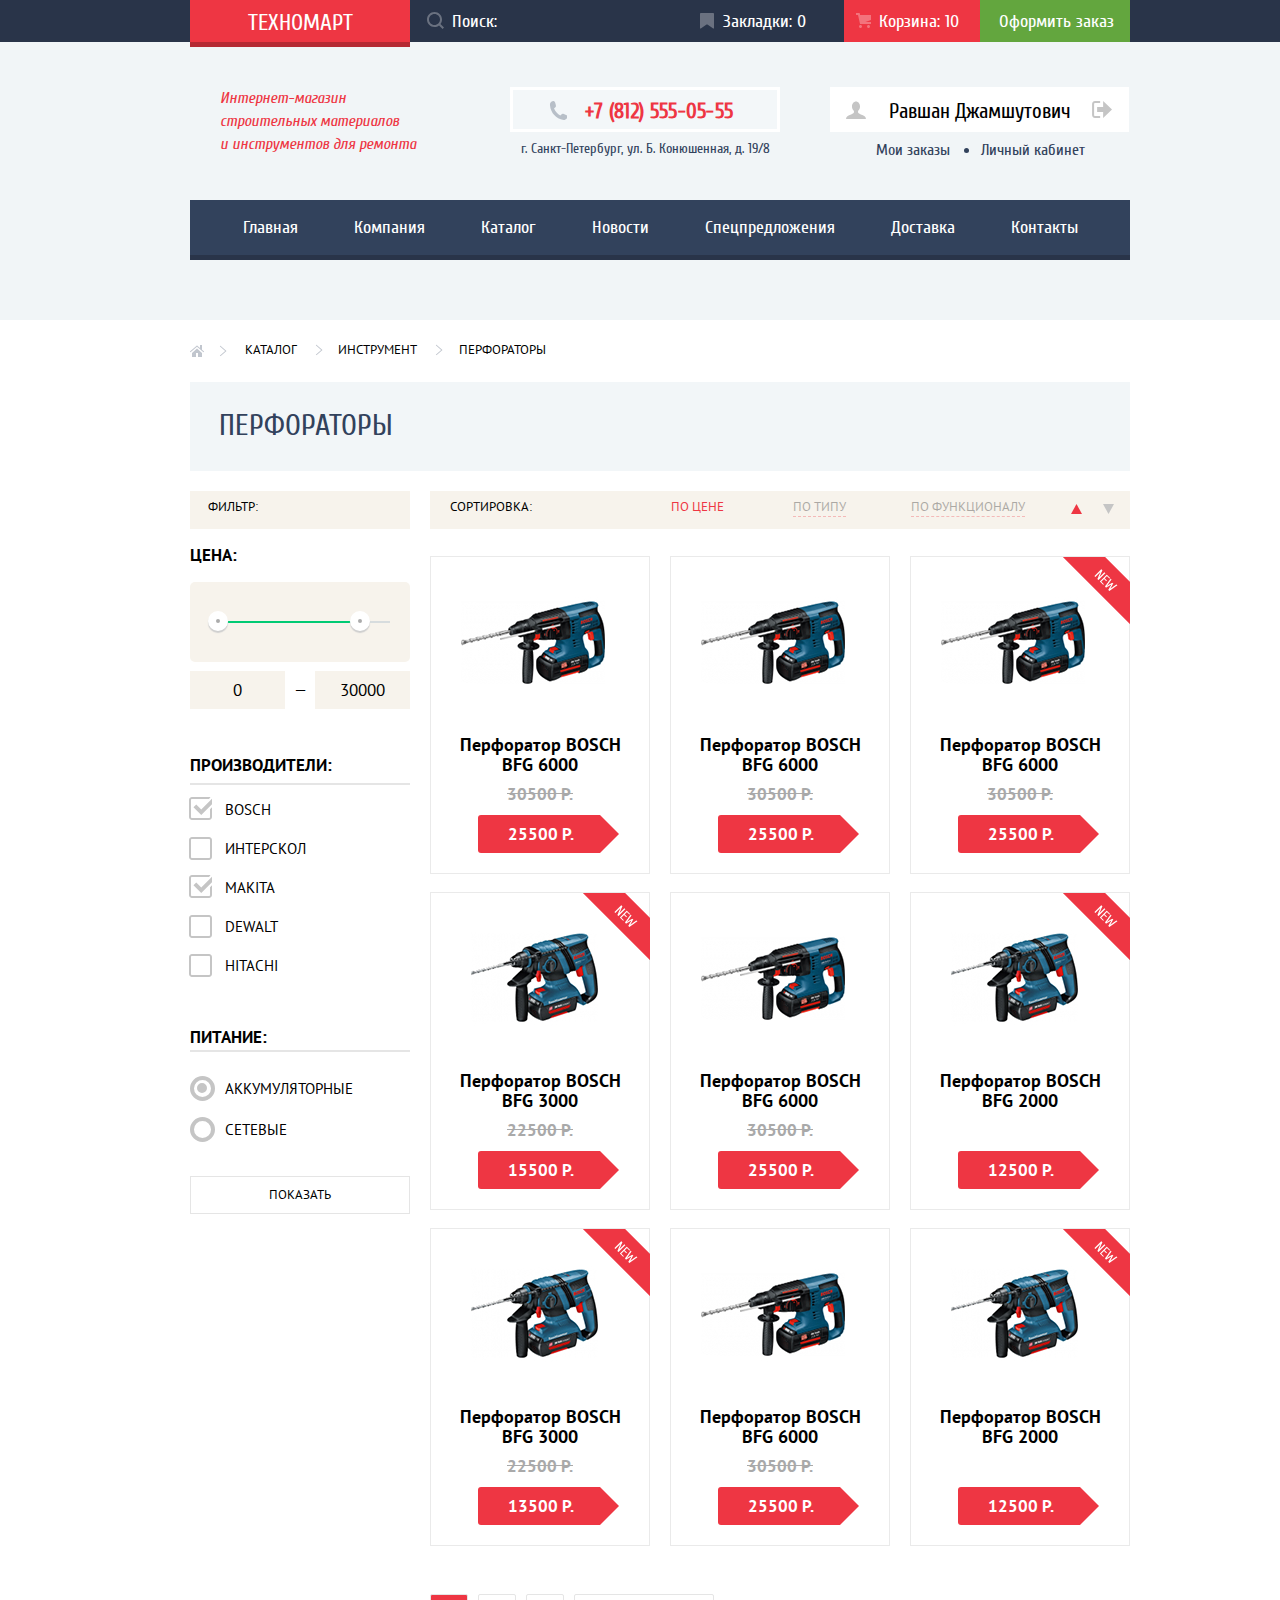
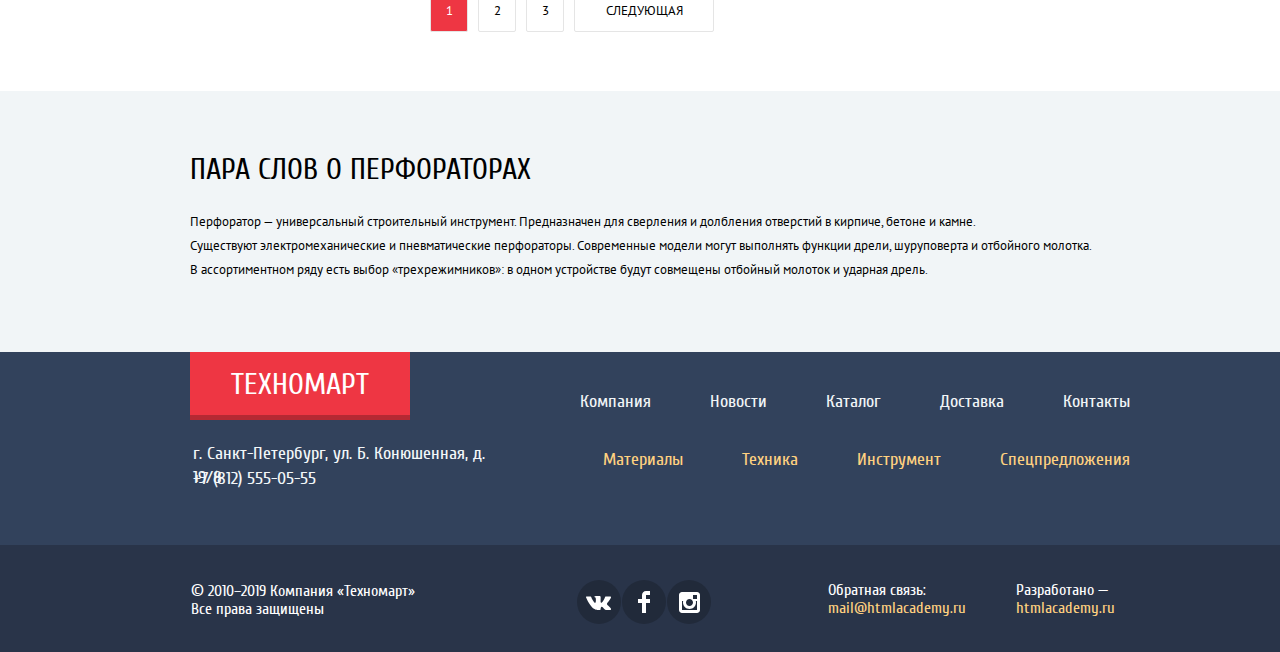
==== catalog.html @ 5653e814 "fix fail" ====
<!DOCTYPE html>
<html class="page" lang="ru">

<head>
    <meta charset="utf-8">
    <title>HTML Academy: Техномарт</title>
    <link href="css/normalize.css" rel="stylesheet">
    <link href="css/style.css" rel="stylesheet">

</head>

<body class="page-body">
    <header class="main-header">
        <nav class="main-header-navigation">
            <div class="main-header-bar">
                <div class="container">
                    <div class="bar-position">
                        <a class="main-header-logo" href="index.html">Техномарт</a>

                        <form class="search-form" action="http://echo.htmlacademy.ru/" method="post">
                            <input type="text" name="search" id="header-search" placeholder="Поиск:">
                            <label class="search-icon" for="header-search"></label>
                        </form>
                        <a class="bookmarks-catalog" href="">Закладки: 0</a>

                        <a class="cart-catalog" href="">Корзина: 10</a>

                        <a class="main-header-order" href="">Оформить заказ</a>
                    </div>
                </div>


            </div>
            <div class="header-info">
                <div class="container">
                    <div class="header-info-title">
                        <p>
                            Интернет-магазин<br> строительных материалов<br> и инструментов для ремонта
                        </p>
                    </div>
                    <div class="main-header-contact">
                        <a class="contact-phone" href="tel:+78125550555">+7 (812) 555-05-55</a>
                        <p class="contact-addres">г. Санкт-Петербург, ул. Б. Конюшенная, д. 19/8</p>
                    </div>
                    <div class="header-info-login">
                        <a class="login-name" href="index.html">Равшан Джамшутович</a>
                        <a class="my-order" href="">Мои заказы</a>
                        <a class="my-cabinet" href="">Личный кабинет</a>
                    </div>


                </div>
            </div>
            <div class="container">
                <ul class="header-site-navigation container">
                    <li><a class="site-navigation-main" href="index.html">Главная</a></li>
                    <li><a class="site-navigation-company" href="">Компания</a></li>
                    <li><a class="site-navigation-catalog" href="catalog.html">Каталог</a></li>
                    <li><a class="site-navigation-news" href="">Новости</a></li>
                    <li><a class="site-navigation-offer" href="">Спецпредложения</a></li>
                    <li><a class="site-navigation-delivery" href="">Доставка</a></li>
                    <li><a class="site-navigation-contacts" href="">Контакты</a></li>
                </ul>
            </div>
        </nav>
    </header>
    <main class="main">
        <h1 class="visible-hidden">Каталог товаров - «Техномарт»</h1>
        <div class="container">
            <ul class="main-catalog-unit">
                <li>
                    <a class="main-item" href="index.html">
                        <img src="img/icon-home.svg" width="14" height="12" alt="Главная">
                    </a>
                </li>
                <li>
                    <a class="main-item" href="">Каталог</a>
                </li>
                <li>
                    <a class="main-item" href="">Инструмент</a>
                </li>
                <li>
                    <a class="main-item" href="">Перфораторы</a>
                </li>
            </ul>
        </div>
        <section class="item-filter container">
            <div class="title-item">
                <h2>Перфораторы</h2>
            </div>

            <div class="position">
                <div class="filter">
                    <h3>Фильтр:</h3>
                </div>
                <div class="content-sorting">
                    <p>Сортировка:</p>
                    <ul class="sorting-by">
                        <li><a class="by-price" href="">По цене</a></li>
                        <li><a class="by-type" href="">По типу</a></li>
                        <li><a class="by-function" href="">По функционалу</a></li>
                        <li><button class="button up-button"></button></li>
                        <li><button class="button down-button"></button></li>
                    </ul>
                </div>
            </div>
        </section>

        <div class="index-content-position container">
            <section class="form-position container">
                <h2 class="visible-hidden">Сортировка Каталога</h2>
                <form class="filter-item-form" method="get" action="https://echo.htmlacademy.ru">
                    <fieldset class="price-position">
                        <legend>Цена:</legend>
                        <div class="range-filter">
                            <div class="range-controls">
                                <div class="scale">
                                    <div class="bar"></div>
                                </div>
                                <div class="toggle toggle-min"></div>
                                <div class="toggle toggle-max"></div>
                            </div>
                            <div class="price-controls">
                                <label class="min-price">
<input type="number" name="min-price" value="0">
</label>
                                <span>&mdash;</span>
                                <label class="max-price">
<input type="number" name="max-price" value="30000">
</label>
                            </div>
                        </div>
                    </fieldset>
                    <fieldset>
                        <legend>Производители:</legend>
                        <ul class="maker-list">
                            <li class="filter-option item-maker-list">
                                <input class="visible-hidden filter-input-checkbox" type="checkbox" name="Bosch" id="filter-bosch" checked>
                                <label for="filter-bosch">Bosch</label>
                            </li>
                            <li class="filter-option item-maker-list">
                                <input class="visible-hidden filter-input-checkbox" type="checkbox" name="Интерскол" id="filter-interskol">
                                <label for="filter-interskol">Интерскол</label>
                            </li>
                            <li class="filter-option item-maker-list">
                                <input class="visible-hidden filter-input-checkbox" type="checkbox" name="Makita" id="filter-Makita" checked>
                                <label for="filter-Makita">Makita</label>
                            </li>
                            <li class="filter-option item-maker-list">
                                <input class="visible-hidden  filter-input-checkbox" type="checkbox" name="Dewalt" id="filter-dewalt">
                                <label for="filter-dewalt">Dewalt</label>
                            </li>
                            <li class="filter-option item-maker-list">
                                <input class="visible-hidden filter-input-checkbox" type="checkbox" name="Hitachi" id="filter-hitachi">
                                <label for="filter-hitachi">Hitachi</label>
                            </li>
                        </ul>
                    </fieldset>
                    <fieldset>
                        <legend class="power">Питание:</legend>

                        <ul class="power-list">
                            <li class="filter-option item-power-list">
                                <input class="visible-hidden filter-radio-input" type="radio" name="Аккумуляторные" id="filter-akkum" checked>
                                <label for="filter-akkum">Аккумуляторные</label>
                            </li>
                            <li class="filter-option item-power-list">
                                <input class="visible-hidden filter-radio-input" type="radio" name="Сетевые" id="filter-power">
                                <label for="filter-power"> Сетевые</label>

                            </li>
                        </ul>
                    </fieldset>
                    <button class="button show-button">Показать</button>
                </form>
            </section>
            <section class="content-catalog container">
                <h2 class="visible-hidden">Каталог товара</h2>
                <ul class="item-catalog">
                    <li class="item-catalog-info">
                        <a class="item-catalog-img" href="">
                            <img src="img/drel-3.jpg" width="144" height="128" alt="BOSCH BFG 6000">
                        </a>
                        <div class="hover-button">
                            <button class="button buy-button">Купить</button>
                            <button class="button in-bookmarks-button">В закладки</button>
                        </div>
                        <a class="popular-item-title" href="">
                            <h3>Перфоратор BOSCH BFG 6000</h3>
                        </a>
                        <p class="old-price">30500 Р.</p>
                        <button class="button new-price-button">25500 Р.</button>
                    </li>
                    <li class="item-catalog-info">
                        <a class="item-catalog-img" href="">
                            <img src="img/drel-3.jpg" width="144" height="128" alt="BOSCH BFG 6000">
                        </a>
                        <div class="hover-button">
                            <button class="button buy-button">Купить</button>
                            <button class="button in-bookmarks-button">В закладки</button>
                        </div>
                        <a class="popular-item-title" href="">
                            <h3>Перфоратор BOSCH BFG 6000</h3>
                        </a>
                        <p class="old-price">30500 Р.</p>
                        <button class="button new-price-button">25500 Р.</button>
                    </li>

                    <li class="item-catalog-info">
                        <a class="item-catalog-img" href="">
                            <img src="img/drel-3.jpg" width="144" height="128" alt="BOSCH BFG 6000">
                        </a>
                        <div class="hover-button">
                            <button class="button buy-button">Купить</button>
                            <button class="button in-bookmarks-button">В закладки</button>
                        </div>
                        <a class="popular-item-title" href="">
                            <h3>Перфоратор BOSCH BFG 6000</h3>
                        </a>
                        <p class="old-price">30500 Р.</p>
                        <button class="button new-price-button">25500 Р.</button>
                    </li>

                    <li class="item-catalog-info">
                        <a class="item-catalog-img-1" href="">
                            <img src="img/drel-2.jpg" width="127" height="112" alt="BOSCH BFG 3000">
                        </a>
                        <div class="hover-button">
                            <button class="button buy-button">Купить</button>
                            <button class="button in-bookmarks-button">В закладки</button>
                        </div>
                        <a class="popular-item-title" href="">
                            <h3>Перфоратор BOSCH BFG 3000</h3>
                        </a>
                        <p class="old-price">22500 Р.</p>
                        <button class="button new-price-button">15500 Р.</button>
                    </li>

                    <li class="item-catalog-info">
                        <a class="item-catalog-img" href="">
                            <img src="img/drel-3.jpg" width="144" height="128" alt="BOSCH BFG 6000">
                        </a>
                        <div class="hover-button">
                            <button class="button buy-button">Купить</button>
                            <button class="button in-bookmarks-button">В закладки</button>
                        </div>
                        <a class="popular-item-title" href="">
                            <h3>Перфоратор BOSCH BFG 6000</h3>
                        </a>
                        <p class="old-price">30500 Р.</p>
                        <button class="button new-price-button">25500 Р.</button>
                    </li>

                    <li class="item-catalog-info">

                        <a class="item-catalog-img-1" href="">
                            <img src="img/drel-4.jpg" width="127" height="112" alt="BOSCH BFG 2000">
                        </a>
                        <div class="hover-button">
                            <button class="button buy-button">Купить</button>
                            <button class="button in-bookmarks-button">В закладки</button>
                        </div>
                        <a class="popular-item-title" href="">
                            <h3>Перфоратор BOSCH BFG 2000</h3>
                        </a>
                        <button class="button new-price-button">12500 Р.</button>
                    </li>

                    <li class="item-catalog-info">
                        <a class="item-catalog-img-1" href="">
                            <img src="img/drel-2.jpg" width="127" height="112" alt="BOSCH BFG 3000">
                        </a>
                        <div class="hover-button">
                            <button class="button buy-button">Купить</button>
                            <button class="button in-bookmarks-button">В закладки</button>
                        </div>
                        <a class="popular-item-title" href="">
                            <h3>Перфоратор BOSCH BFG 3000</h3>
                        </a>
                        <p class="old-price">22500 Р.</p>
                        <button class="button new-price-button">13500 Р.</button>
                    </li>

                    <li class="item-catalog-info">
                        <a class="item-catalog-img" href="">
                            <img src="img/drel-3.jpg" width="144" height="128" alt="BOSCH BFG 6000">
                        </a>
                        <div class="hover-button">
                            <button class="button buy-button">Купить</button>
                            <button class="button in-bookmarks-button">В закладки</button>
                        </div>
                        <a class="popular-item-title" href="">
                            <h3>Перфоратор BOSCH BFG 6000</h3>
                        </a>
                        <p class="old-price">30500 Р.</p>
                        <button class="button new-price-button">25500 Р.</button>
                    </li>

                    <li class="item-catalog-info">

                        <a class="item-catalog-img-1" href="">
                            <img src="img/drel-4.jpg" width="127" height="112" alt="BOSCH BFG 2000">
                        </a>
                        <div class="hover-button">
                            <button class="button buy-button">Купить</button>
                            <button class="button in-bookmarks-button">В закладки</button>
                        </div>
                        <a class="popular-item-title" href="">
                            <h3>Перфоратор BOSCH BFG 2000</h3>
                        </a>
                        <button class="button new-price-button">12500 Р.</button>
                    </li>
                </ul>

                <ul class="page-list">
                    <li class="first">
                        <a>1</a>
                    </li>
                    <li class="second">
                        <a href="">2</a>
                    </li>
                    <li class="three">
                        <a href="">3</a>
                    </li>
                    <li class="next-page">
                        <a href="">Следующая</a>
                    </li>
                </ul>
            </section>
        </div>
        <section class="about-perforators">
            <div class="container">
                <h2>Пара слов о Перфораторах</h2>
                <p>Перфоратор — универсальный строительный инструмент. Предназначен для сверления и долбления отверстий в кирпиче, бетоне и камне.<br> Существуют электромеханические и пневматические перфораторы. Современные модели могут выполнять функции
                    дрели, шуруповерта и отбойного молотка.<br> В ассортиментном ряду есть выбор «трехрежимников»: в одном устройстве будут совмещены отбойный молоток и ударная дрель.</p>
            </div>
        </section>

    </main>
    <footer class="page-footer">
        <div class="container">
            <div class="up-footer-menu container">
                <a class="logo-footer" href="">Техномарт</a>

                <p class="addres">г. Санкт-Петербург, ул. Б. Конюшенная, д. 19/8<br></p>
                <a class="telephone" href="tel:+78125550555">+7 (812) 555-05-55</a>

                <ul class="footer-list">
                    <li><a class="footer-menu" href="">Компания</a></li>
                    <li><a class="footer-menu" href="">Новости</a></li>
                    <li><a class="footer-menu" href="catalog.html">Каталог</a></li>
                    <li><a class="footer-menu" href="">Доставка</a></li>
                    <li><a class="footer-menu" href="">Контакты</a></li>
                </ul>
                <ul class="page-footer-bottom">
                    <li><a class="page-footer-bottom-list" href="">Материалы</a></li>
                    <li><a class="page-footer-bottom-list" href="">Техника</a></li>
                    <li><a class="page-footer-bottom-list" href="">Инструмент</a></li>
                    <li><a class="page-footer-bottom-list" href="">Спецпредложения</a></li>
                </ul>
            </div>
        </div>
        <div class="page-footer-down">
            <div class="container">
                <div class="position-feedback">
                    <div class="copyright">
                        <p>© 2010–2019 Компания «Техномарт»<br> Все права защищены</p>
                    </div>
                    <ul class="social-icon">
                        <li>
                            <a class="social-button vk" href="">
                                <span class="visually-hidden">Вконтакте</span>
                                <svg width="25" height="15" viewBox="0 0 10.15 21.74">
<path
d="M3.34 1.12A4.77 4.77 0 0 1 6.53 0h3.61v3.81H7.81a1.07 1.07 0 0 0-1.09.83v2.55h3.42c-.08 1.23-.24 2.45-.41 3.67h-3v10.87H2.21V10.86H0V7.21h2.19V3.66a3.83 3.83 0 0 1 1.15-2.54z"
fill="none"  /></svg>
                            </a>
                        </li>
                        <li>
                            <a class="social-button facebook" href="">
                                <span class="visually-hidden">Фейсбук</span>
                                <svg width="44" height="44" xmlns="http://www.w3.org/2000/svg">
<path d="M12 4V0H8a4 4 0 00-4 4v4H0v4h4v10h4V12h4V8H8V4h4z" fill="none"  /></svg>
                            </a>
                        </li>
                        <li>
                            <a class="social-button instagram" href="">
                                <span class="visually-hidden">Инстаграм</span>
                                <svg width="21" height="21" viewBox="0 0 128 76">
<path
d="M125,5.15c.89-3,0-5.15-4.23-5.15h-14a6,6,0,0,0-6.09,4S93.59,21.31,83.5,32.59c-3.26,3.26-4.74,4.3-6.52,4.3-.89,0-2.18-1-2.18-4V5.15c0-3.56-1-5.15-4-5.15h-22a3.37,3.37,0,0,0-3.56,3.22c0,3.37,5,4.15,5.56,13.64V37.48c0,4.52-.82,5.34-2.6,5.34-4.74,0-16.29-17.43-23.13-37.38C23.72,1.57,22.38,0,18.8,0H4.8C.8,0,0,1.88,0,4c0,3.71,4.75,22.1,22.1,46.42C33.67,67,50,76,64.8,76c8.9,0,10-2,10-5.45V58c0-4,.84-4.8,3.66-4.8,2.08,0,5.64,1,13.94,9C101.9,71.74,103.46,76,108.8,76h14c4,0,6-2,4.85-6s-5.8-9.64-11.81-16.4c-3.27-3.86-8.16-8-9.64-10.09-2.08-2.67-1.49-3.86,0-6.23,0,0,17-24,18.83-32.18Z"
fill="none" /></svg>
                            </a>
                        </li>
                    </ul>

                    <ul class="feedbacks">
                        <li class="footer-feedback">Обратная связь:
                            <br>
                            <a class="feedback-contacts" href="">mail@htmlacademy.ru</a>
                        </li>
                        <li class="footer-feedback">Разработано —
                            <br>
                            <a class="feedback-contacts" href="https://htmlacademy.ru/intensive/htmlcss">htmlacademy.ru</a>
                        </li>
                    </ul>

                </div>
            </div>
        </div>
    </footer>
    <div class="pop-up added-to-card">
        <button class="pop-up-close" type="button">Закрыть</button>
        <div class="pop-up-wrapper">
            <div class="added-to-card-icon"></div>
            <p>Товар добавлен в корзину!</p>
        </div>
        <div class="btn-size">
            <button class="main-btn" type="button" value="Отправить">Оплатить</button>
            <button class="main-btn" type="button" value="Отправить">Продолжить покупки</button>
        </div>
    </div>
    <div class="pop-up modal-write-us">
        <button class="pop-up-close messageClose" type="button">Закрыть</button>
        <form class="relative-form" action="https://echo.htmlacademy.ru" method="post" id="message">
            <div class="pop-up-wrapper">
                <div class="column-write">
                    <label class="user-label" for="name">Ваше имя:</label>
                    <input class="user-field name" type="text" id="name" name="name" placeholder="Представьтесь, пожалуйста">
                </div>
                <div class="column-write-1">
                    <label class="user-label" for="email">Ваш e-mail:</label>
                    <input class="user-field email" type="email" name="email" id="email" placeholder="Для отправки ответа">
                </div>
                <label class="user-label last" for="message-field">Текст письма:</label>
                <textarea class="message-text" name="text" id="message-field" placeholder="В свободной форме"></textarea>
            </div>
            <div class="btn-field">
                <input class="main-btn" type="submit" value="Отправить">
            </div>
        </form>
    </div>
    <div class="pop-up modal-static-map">
        <button class="pop-up-close mapClose" type="button">Закрыть</button>
        <iframe src="https://www.google.com/maps/embed?pb=!1m18!1m12!1m3!1d1998.6037999040354!2d30.322010416394033!3d59.938716271971415!2m3!1f0!2f0!3f0!3m2!1i1024!2i768!4f13.1!3m3!1m2!1s0x4696310fca5ba729%3A0xea9c53d4493c879f!2sBolshaya+Konyushennaya+ul.%2C+19%2C+Sankt-Peterburg%2C+Russia%2C+191186!5e0!3m2!1sen!2s!4v1441888483426"
            width="940" height="360" allowfullscreen title="Офис компании по адресу ул. Большая Конюшенная 19/8, Санкт-Петербург"></iframe>
    </div>
    <script src="js/script.js"></script>

</body>

</html>
---- css/style.css ----
/* cuprum-regular - latin_cyrillic */

@font-face {
    font-family: "Cuprum";
    font-style: normal;
    font-weight: 400;
    src: url("../fonts/cuprum-v12-latin_cyrillic-regular.eot");
    /* IE9 Compat Modes */
    src: local("Cuprum Regular"), local("Cuprum-Regular"), url("../fonts/cuprum-v12-latin_cyrillic-regular.eot?#iefix") format("embedded-opentype"),
    /* IE6-IE8 */
    url("../fonts/cuprum-v12-latin_cyrillic-regular.woff2") format("woff2"),
    /* Super Modern Browsers */
    url("../fonts/cuprum-v12-latin_cyrillic-regular.woff") format("woff"),
    /* Modern Browsers */
    url("../fonts/cuprum-v12-latin_cyrillic-regular.ttf") format("truetype"),
    /* Safari, Android, iOS */
    url("../fonts/cuprum-v12-latin_cyrillic-regular.svg#Cuprum") format("svg");
    /* Legacy iOS */
}


/* cuprum-italic - latin_cyrillic */

@font-face {
    font-family: "Cuprum";
    font-style: italic;
    font-weight: 400;
    src: url("../fonts/cuprum-v12-latin_cyrillic-italic.eot");
    /* IE9 Compat Modes */
    src: local("Cuprum Italic"), local("Cuprum-Italic"), url("../fonts/cuprum-v12-latin_cyrillic-italic.eot?#iefix") format("embedded-opentype"),
    /* IE6-IE8 */
    url("../fonts/cuprum-v12-latin_cyrillic-italic.woff2") format("woff2"),
    /* Super Modern Browsers */
    url("../fonts/cuprum-v12-latin_cyrillic-italic.woff") format("woff"),
    /* Modern Browsers */
    url("../fonts/cuprum-v12-latin_cyrillic-italic.ttf") format("truetype"),
    /* Safari, Android, iOS */
    url("../fonts/cuprum-v12-latin_cyrillic-italic.svg#Cuprum") format("svg");
    /* Legacy iOS */
}


/* pt-sans-regular - latin_cyrillic */

@font-face {
    font-family: "PT Sans";
    font-style: normal;
    font-weight: 400;
    src: url("../fonts/pt-sans-v11-latin_cyrillic-regular.eot");
    /* IE9 Compat Modes */
    src: local("PT Sans"), local("PTSans-Regular"), url("../fonts/pt-sans-v11-latin_cyrillic-regular.eot?#iefix") format("embedded-opentype"),
    /* IE6-IE8 */
    url("../fonts/pt-sans-v11-latin_cyrillic-regular.woff2") format("woff2"),
    /* Super Modern Browsers */
    url("../fonts/pt-sans-v11-latin_cyrillic-regular.woff") format("woff"),
    /* Modern Browsers */
    url("../fonts/pt-sans-v11-latin_cyrillic-regular.ttf") format("truetype"),
    /* Safari, Android, iOS */
    url("../fonts/pt-sans-v11-latin_cyrillic-regular.svg#PTSans") format("svg");
    /* Legacy iOS */
}


/* pt-sans-700 - latin_cyrillic */

@font-face {
    font-family: "PT Sans";
    font-style: normal;
    font-weight: 700;
    src: url("../fonts/pt-sans-v11-latin_cyrillic-700.eot");
    /* IE9 Compat Modes */
    src: local("PT Sans Bold"), local("PTSans-Bold"), url("../fonts/pt-sans-v11-latin_cyrillic-700.eot?#iefix") format("embedded-opentype"),
    /* IE6-IE8 */
    url("../fonts/pt-sans-v11-latin_cyrillic-700.woff2") format("woff2"),
    /* Super Modern Browsers */
    url("../fonts/pt-sans-v11-latin_cyrillic-700.woff") format("woff"),
    /* Modern Browsers */
    url("../fonts/pt-sans-v11-latin_cyrillic-700.ttf") format("truetype"),
    /* Safari, Android, iOS */
    url("../fonts/pt-sans-v11-latin_cyrillic-700.svg#PTSans") format("svg");
    /* Legacy iOS */
}


/* Variables */

:root {
    --basic-white: #FFFFFF;
    --basic-blue: #293449;
    --basic-red: #EE3643;
    --basic-black: #000000;
    --basic-blue-light: #32425C;
    --basic-yellow: #FFBF47;
    --basic-sky: #3BBCE3;
    --basic-pink: #DC91D8;
    --basic-credit: #405069;
    --basic-green: #63A63E;
    --basic-border: #367315;
    --basic-hover-green: #5FBB2D;
    --basic-active-green: #518534;
    --basic-salat: #8ED78F;
    --basic-header: #5FBB2D;
    --basic-orange-yellow: #FFC047;
    --basic-shodow-pink: #F9F5F0;
    --basic-gray-: #F1F5F7;
    --basic-red-btn: #CA2C37;
    --basic-shadow-orange: #FFD180;
    --basic-space: rgba(0, 0, 0, 0.25);
    --basic-vinous: #BA2732;
    --basic-active: #161D29;
    --basic-telephone: #F3F7F9;
    --basic-credit-button: #FF5357;
    --basic-fone: #F1F5F7;
    --basic-popular-item: #EAEAEA;
    --basic-fone-contact: #C5C5C5;
    --basic-fone-nav: #1D2739;
    --basic-active-red: #BA2732;
    --basic-old-price: #A9A9A9;
    --basic-filter-title: #F2F6F8;
    --basic-filter-bg: #F7F3EC;
    --basic-button-show: #E5E5E5;
    --basic-bookmark-hover: #32425C;
    --basic-alternative: rgba(255, 255, 255, 0.5);
    --basic-perforator: rgba(0, 0, 0, 0.25);
    --basic-footer: rgba(0, 0, 0, 0.24);
    --special: rgba(0, 0, 0, 0.0001);
    --basic-shadow-brand: rgba(0, 0, 0, 0.15);
    --basic-social: #212A3A;
    --basic-login-index: #3D546F;
    --basic-scale: #00ca74;
    --basic-off-scale: #D7DCDE;
    --basic-togle: #ABABAB;
    --basic-shadow: #cfcfcf;
    --basic-span-togle: #444444;
    --basic-checkbox-fone: #B5B5B5;
    ;
}


/*Global*/

body {
    min-width: 960px;
    margin: 0;
    padding: 0;
    font-family: "Cuprum", Arial, sans-serif;
    font-size: 18px;
    line-height: 24px;
    font-weight: normal;
    color: var(--basic-white);
    background-color: var(--basic-white);
    background-position: top center;
    background-repeat: no-repeat;
}

a {
    text-decoration: none;
}

img {
    max-width: 100%;
    height: auto;
}

*,
*::before,
*::after {
    box-sizing: border-box;
}


/*main-header*/

.page {
    height: 100%;
}

.page-body {
    min-height: 100%;
    display: grid;
    grid-template-rows: min-content 1fr min-content;
    align-content: start;
}

.main-header-navigation {
    display: grid;
    height: 320px;
    font-size: 16px;
    line-height: 20px;
    color: var(--basic-white);
    background-color: var(--basic-fone);
}

:active,
:hover {
    outline: 0;
}


/*logo-header*/

.main-header-logo {
    width: 220px;
    height: 47px;
    font-size: 23px;
    text-align: center;
    padding-top: 11px;
    color: inherit;
    background-color: var(--basic-red);
    text-transform: uppercase;
    box-shadow: inset 0px -5px 0px var(--basic-footer);
}

.main-header-logo:active {
    outline: none;
    background-color: var(--basic-vinous);
}


/*form and main-header-bar*/

.search-form {
    position: relative;
}

.search-icon {
    position: absolute;
    width: 17px;
    height: 17px;
    top: 12px;
    left: 17px;
    background-image: url(../img/icon-search.svg);
    background-repeat: no-repeat;
    opacity: 0.3;
}

.search-form input:hover+.search-icon {
    opacity: 1;
}

.search-form input:focus+.search-icon {
    background: url("../img/icon-search-focus.svg");
    background-repeat: no-repeat;
    opacity: 1;
}

.search-form input[type="text"] {
    width: 270px;
    height: 42px;
    padding-left: 42px;
    font: inherit;
    color: var(--basic-white);
    background-color: var(--basic-blue);
    border: none;
}

.search-form input:focus {
    color: var(--basic-black);
    background-color: var(--basic-white);
}

::-webkit-input-placeholder {
    color: var(--basic-white);
}

:focus::-webkit-input-placeholder {
    color: transparent;
}

.container {
    width: 940px;
    margin: 0 auto;
    padding: 0 20px;
}

.main-header-bar {
    margin: 0;
    padding: 0;
    height: 42px;
    font-size: 18px;
    line-height: 24px;
    background-color: var(--basic-blue);
}

.bar-position {
    display: flex;
    flex-wrap: wrap;
    width: 940px;
    margin: 0;
    right: 0;
}

.main-header-bar a {
    display: block;
}

.main-header-bookmarks {
    position: relative;
    width: 150px;
    height: 42px;
    padding-top: 10px;
    padding-left: 43px;
    color: inherit;
    background-color: var(--basic-blue)
}

.main-header-bookmarks::before {
    content: "";
    position: absolute;
    top: 13px;
    left: 20px;
    width: 14px;
    height: 16px;
    background-image: url(../img/icon-bookmarks.svg);
    opacity: 0.3;
}

.main-header-bookmarks:hover:before {
    opacity: 1;
}

.main-header-bookmarks:hover:active {
    opacity: 0.3;
}

.main-header-bookmarks:hover:focus {
    opacity: 0.3;
}

.main-header-bookmarks:active {
    color: var(--basic-alternative);
    background-color: var(--basic-active);
}

.main-header-cart {
    position: relative;
    width: 150px;
    height: 42px;
    padding-top: 10px;
    padding-left: 49px;
    color: inherit;
    background-color: var(--basic-blue);
}

.main-header-cart::before {
    content: "";
    position: absolute;
    top: 13px;
    left: 26px;
    width: 15px;
    height: 15px;
    background-image: url(../img/icon-cart.svg);
    opacity: 0.3;
}

.main-header-cart:hover:before {
    opacity: 1;
}

.main-header-cart:active:before {
    opacity: 0.3;
}

.main-header-cart:focus:before {
    opacity: 0.3;
}

.main-header-cart:active {
    color: var(--basic-alternative);
    background-color: var(--basic-active);
}

.main-header-order {
    width: 150px;
    height: 42px;
    padding-top: 10px;
    padding-left: 19px;
    color: inherit;
    background-color: var(--basic-green);
}

.main-header-order:hover {
    background-color: var(--basic-header);
}

.main-header-order:active {
    color: var(--basic-alternative);
    background-color: var(--basic-green);
}


/*header-info*/

.header-info-title {
    width: 197px;
    height: 71px;
    position: absolute;
    left: 50px;
    top: -15px;
    font-size: 16px;
    line-height: 23px;
    font-style: italic;
    color: var(--basic-red);
}

.header-info-title p {
    margin: 0;
    padding: 0;
}

.header-info {
    margin: 0;
    padding: 0;
}

.header-info .container {
    display: flex;
    flex-wrap: wrap;
    padding-top: 30px;
    position: relative;
}

.main-header-contact {
    position: relative;
}

.contact-phone::before {
    content: "";
    position: absolute;
    left: 36px;
    top: 11px;
    width: 18px;
    height: 19px;
    background-image: url(../img/icon-phone.svg);
}

.contact-phone {
    padding-top: 6px;
    padding-left: 72px;
    letter-spacing: 0.3px;
    position: absolute;
    left: 320px;
    bottom: 0;
    width: 270px;
    height: 45px;
    font-family: "Cuprum", Arial, sans-serif;
    font-style: normal;
    font-weight: bold;
    font-size: 21px;
    line-height: 30px;
    color: var(--basic-red);
    background-color: var(--basic-telephone);
    border: 3px solid var(--basic-white);
}

.contact-addres {
    margin: 0;
    padding: 0;
    position: absolute;
    left: 330px;
    top: 5px;
    width: 250px;
    height: 24px;
    font-size: 14px;
    line-height: 24px;
    color: var(--basic-blue-light);
    text-align: center;
}

.header-info-login {
    display: flex;
    flex-wrap: wrap;
    margin: 0 auto;
    padding: 0;
    font-size: 21px;
    line-height: 21px;
    color: var(--basic-black);
    text-align: center;
    position: relative;
}

.login {
    padding: 12px 45px;
    width: 121px;
    height: 45px;
    position: absolute;
    left: 210px;
    bottom: 0;
    color: var(--basic-black);
    background-color: var(--basic-white);
}

.login::before {
    content: "";
    position: absolute;
    top: 14px;
    left: 18px;
    width: 20px;
    height: 17px;
    background-image: url(../img/icon-login.svg);
}

.login:hover:before {
    background-image: url(../img/icon-login-hover.svg);
}

.login:active:before {
    background-image: url(../img/icon-login.svg);
}

.registration {
    padding: 12px 24px;
    width: 150px;
    height: 45px;
    position: absolute;
    left: 340px;
    bottom: 0;
    color: var(--basic-black);
    background-color: var(--basic-white);
}

.login:hover {
    color: var(--basic-red);
}

.registration:hover {
    color: var(--basic-red);
}

.login:active {
    color: var(--basic-fone-contact);
}

.registration:active {
    color: var(--basic-fone-contact);
}


/*site-navigation*/

.header-site-navigation {
    display: flex;
    align-items: center;
    justify-content: center;
    flex-wrap: wrap;
    height: 60px;
    margin: 0;
    padding: 0;
    margin-top: 7px;
    list-style: none;
    background-color: var(--basic-blue-light);
    box-shadow: inset 0px -5px 0px var(--basic-blue);
}

.header-site-navigation li {
    font-family: Cuprum;
    font-style: normal;
    font-weight: normal;
    font-size: 18px;
    line-height: 24px;
}

.header-site-navigation a {
    display: block;
    padding: 16px 28px 20px 28px;
    text-align: center;
    color: var(--basic-white);
}

.header-site-navigation a:hover {
    background-color: var(--basic-blue);
    box-shadow: inset 0px -5px 0px var(--basic-blue);
}

.header-site-navigation a:active {
    background-color: var(--basic-fone-nav);
    opacity: 0.5;
}


/*main-content*/

.visible-hidden {
    position: absolute;
    width: 1px;
    height: 1px;
    margin: -1px;
    border: 0;
    padding: 0;
    white-space: nowrap;
    clip-path: inset(100%);
    clip: rect(0 0 0 0);
    overflow: hidden;
}

.cart-catalog {
    width: 136px;
    height: 42px;
    padding-top: 10px;
    padding-left: 35px;
    color: inherit;
    background-color: var(--basic-red);
    position: relative;
}

.cart-catalog::before {
    content: "";
    position: absolute;
    top: 13px;
    left: 12px;
    width: 15px;
    height: 15px;
    background-image: url(../img/icon-cart.svg);
    opacity: 0.3;
}

.cart-catalog:hover:before {
    opacity: 1;
}

.cart-catalog:hover:active {
    opacity: 0.3;
}

.cart-catalog:hover:focus {
    opacity: 0.3;
}

.bookmarks-catalog {
    width: 164px;
    height: 42px;
    position: relative;
    padding-top: 10px;
    padding-left: 43px;
    color: inherit;
    background-color: var(--basic-blue)
}

.bookmarks-catalog::before {
    content: "";
    position: absolute;
    top: 13px;
    left: 20px;
    width: 14px;
    height: 16px;
    background-image: url(../img/icon-bookmarks.svg);
    opacity: 0.3;
}

.bookmarks-catalog:hover:before {
    opacity: 1;
}

.bookmarks-catalog:hover:active {
    opacity: 0.3;
}

.bookmarks-catalog:hover:focus {
    opacity: 0.3;
}

.bookmarks-catalog:active {
    color: var(--basic-alternative);
    background-color: var(--basic-active);
}

.content {
    display: grid;
    padding-top: 59px;
    padding-bottom: 59px;
    font-size: 24px;
    line-height: 30px;
    vertical-align: middle;
}

.content-list {
    display: grid;
    grid-template-columns: 300px 300px 300px;
    grid-template-rows: 123px 123px 123px;
    grid-template-areas: "materials tool technik ." "gallery-slider discount delivery .";
    column-gap: 20px;
    grid-row-gap: 20px;
    margin: 0;
    padding: 0;
    list-style: none;
    position: relative;
}

.content-list h3 {
    padding: 0;
    margin: 0;
    font-family: "Cuprum", Arial, sans-serif;
    font-style: normal;
    font-weight: bold;
    font-size: 24px;
    line-height: 30px;
    position: absolute;
    top: 20px;
    left: 23px;
    bottom: 73px;
    right: 163px;
}

.content-item-materials {
    position: relative;
    grid-area: materials;
    background-color: var(--basic-yellow);
}

.content-item-materials::before {
    content: "";
    position: absolute;
    left: 230px;
    width: 70px;
    height: 70px;
    background-image: url(../img/new.png);
}

.content-item-materials img {
    position: absolute;
    top: 31px;
    right: 43px;
    bottom: 27px;
}

.content-item-tool {
    position: relative;
    grid-area: tool;
    background-color: var(--basic-sky);
}

.content-item-tool img {
    position: absolute;
    top: 34px;
    right: 31px;
    bottom: 28px;
}

.content-item-technik {
    position: relative;
    grid-area: technik;
    background-color: var(--basic-pink);
}

.content-item-technik img {
    position: absolute;
    top: 31px;
    right: 31px;
    bottom: 30px;
}

.content-item-button {
    padding-top: 10px;
    width: 135px;
    height: 38px;
    position: absolute;
    bottom: 21px;
    left: 23px;
    font-size: 14px;
    line-height: 18px;
    border: none;
    text-align: center;
    text-transform: uppercase;
    color: var(--basic-white);
    background-color: hsla(0, 0%, 100%, .3);
    cursor: pointer;
}

.content-item-button:hover {
    background-color: var(--basic-fone-contact);
    opacity: 0.3;
}

.content-item-button:active {
    background-color: var(--basic-old-price);
    opacity: 0.3;
}

.slider-gallery {
    width: 620px;
    height: 266px;
    grid-area: gallery-slider;
    position: relative;
}

.title-slider p {
    padding: 0;
    margin: 0;
}

.title-slider p:first-child {
    width: 240px;
    height: 36px;
    position: absolute;
    letter-spacing: 0.8px;
    top: 23px;
    left: 24px;
    bottom: 45px;
    right: 356px;
    font-family: "Cuprum", Arial, sans-serif;
    font-style: normal;
    font-weight: bold;
    font-size: 36px;
    line-height: 36px;
    text-transform: uppercase;
}

.title-slider p:last-child {
    width: 258px;
    height: 24px;
    position: absolute;
    top: 64px;
    left: 24px;
    right: 338px;
    bottom: 16px;
    font-family: "Cuprum", Arial, sans-serif;
    font-style: normal;
    font-weight: normal;
    font-size: 18px;
    line-height: 24px;
    text-transform: none;
}

.open-catalog {
    width: 192px;
    height: 38px;
    position: absolute;
    top: 201px;
    left: 24px;
    padding: 11px 46px;
    font-family: "Cuprum", Arial, sans-serif;
    font-style: normal;
    font-weight: normal;
    font-size: 14px;
    line-height: 18px;
    text-transform: uppercase;
    background-color: var(--basic-red);
    color: var(--basic-white);
}

.open-catalog:hover {
    background-color: var(--basic-red-btn);
}

.open-catalog:active {
    background-color: var(--basic-active-red);
}

.slider-gallery-1 {
    display: none;
    width: 620px;
    height: 266px;
    grid-area: gallery-slider;
    position: relative;
}

.title-slider-1 p {
    margin: 0;
    padding: 0;
}

.title-slider-1 p:first-child {
    width: 240px;
    height: 36px;
    position: absolute;
    top: 23px;
    left: 24px;
    bottom: 45px;
    right: 356px;
    font-family: "Cuprum", Arial, sans-serif;
    font-style: normal;
    font-weight: bold;
    font-size: 36px;
    line-height: 36px;
    text-transform: uppercase;
}

.title-slider-1 p:last-child {
    width: 258px;
    height: 24px;
    position: absolute;
    top: 64px;
    left: 24px;
    right: 338px;
    bottom: 16px;
    font-family: "Cuprum", Arial, sans-serif;
    font-style: normal;
    font-weight: normal;
    font-size: 18px;
    line-height: 24px;
    text-transform: none;
}

.content-item-slider {
    position: relative;
}

.slider-controls {
    position: absolute;
    bottom: 105px;
    left: 25px;
    z-index: 20;
    display: flex;
    flex-wrap: wrap;
    width: 575px;
    justify-content: space-between;
}

.content-item-slider button {
    display: inline-block;
    vertical-align: top;
    width: 10px;
    height: 10px;
    border: none;
    cursor: pointer;
    background-color: var(--basic-white);
    border-radius: 70%;
}

.content-item-slider .active {
    background-image: url(../img/btn-color.svg);
    background-repeat: no-repeat;
    background-position: 60% 60%;
}

.left-button {
    position: absolute;
    left: 294px;
    bottom: 36px;
}

.right-button {
    position: absolute;
    left: 314px;
    bottom: 36px;
}

.slider-btn {
    width: 22px;
    height: 40px;
    background-image: url(../img/scroll-left.svg);
    background-repeat: no-repeat;
    border: none;
    background-color: transparent;
}

.right {
    transform: rotate(-180deg);
}

.content-discount-item {
    position: relative;
    grid-area: discount;
    background-color: var(--basic-salat);
}

.content-discount-item img {
    position: absolute;
    top: 27px;
    right: 45px;
    bottom: 25px;
}

.special-right {
    grid-column-start: 3;
    grid-column-end: 3;
}

.content-delivery-item {
    position: relative;
    grid-area: delivery;
    background-color: var(--basic-orange-yellow);
}

.content-delivery-item img {
    position: absolute;
    top: 32px;
    right: 31px;
    bottom: 28px;
}

.special-bottom {
    grid-column-start: 3;
    grid-column-end: 3;
    grid-row-start: 3;
    grid-row-end: 3;
}

.current {
    display: block;
}


/*popular-items*/

.popular-items {
    height: 420px;
    margin-bottom: 77px;
}

.popular-items-title {
    display: flex;
    flex-wrap: wrap;
    align-items: center;
    justify-content: space-between;
    height: 89px;
    margin: 0;
    padding: 0;
    padding-left: 27px;
    margin-bottom: 20px;
    font-size: 30px;
    line-height: 30px;
    text-transform: uppercase;
    text-align: center;
    color: var(--basic-blue-light);
    background-color: var(--basic-shodow-pink);
}

.popular-items-title h2 {
    width: 264px;
    height: 30px;
    padding: 0;
    margin: 0;
    font: inherit;
    font-size: 30px;
    line-height: 30px;
}

.popular-items-button {
    width: 192px;
    height: 38px;
    margin-right: 14px;
    font-size: 14px;
    line-height: 18px;
    color: var(--basic-white);
    background-color: var(--basic-red);
    text-align: center;
    padding-top: 10px;
    text-transform: uppercase;
    border: none;
    cursor: pointer;
}

.popular-items-button:hover {
    background-color: var(--basic-red-btn);
}

.popular-items-button:active {
    background-color: var(--basic-active-red);
}

.popular-items-list {
    display: grid;
    grid-template-columns: 220px 220px 220px 220px;
    grid-template-rows: 318px 318px 318px 318px;
    column-gap: 20px;
    margin: 0;
    padding: 0;
    list-style: none;
    font-family: "PTSans", Arial, sans-serif;
    font-style: normal;
    font-weight: bold;
    font-size: 18px;
    line-height: 20px;
    text-align: center;
    background-color: var(--basic-white);
}

.popular-items-list h3 {
    width: 157px;
    height: 41px;
    font-family: "PT Sans", Arial, sans-serif;
    font-style: normal;
    font-weight: bold;
    font-size: 18px;
    line-height: 20px;
}

.popular-item-catalog:nth-child(even)::before {
    content: "";
    position: absolute;
    left: 149px;
    width: 70px;
    height: 70px;
    background-image: url(../img/new.png);
}

.popular-item-catalog {
    position: relative;
    border: 1px solid var(--basic-popular-item);
}

.hover-button {
    display: none;
}

.buy-button {
    width: 135px;
    height: 38px;
    position: absolute;
    left: 41px;
    top: 38px;
    font-family: "Cuprum", Arial, sans-serif;
    font-style: normal;
    font-weight: normal;
    font-size: 14px;
    line-height: 18px;
    color: var(--basic-white);
    text-align: center;
    text-transform: uppercase;
    background-color: var(--basic-green);
    border-radius: 2px;
    box-shadow: inset 0px -3px 0px var(--basic-border);
    border: none;
    cursor: pointer;
}

.buy-button::before {
    content: "";
    position: absolute;
    left: 25px;
    width: 15px;
    height: 15px;
    background-image: url(../img/icon-cart.svg);
    opacity: 0.3;
}

.buy-button:hover {
    background-color: var(--basic-hover-green);
}

.buy-button:active {
    background-color: var(--basic-active-green);
}

.in-bookmarks-button {
    width: 135px;
    height: 38px;
    position: absolute;
    top: 86px;
    left: 41px;
    font-family: "Cuprum", Arial, sans-serif;
    font-style: normal;
    font-weight: normal;
    font-size: 14px;
    line-height: 18px;
    text-align: center;
    text-transform: uppercase;
    color: var(--basic-blue-light);
    background-color: var(--basic-white);
    border: 3px solid var(--basic-green);
    box-sizing: border-box;
    border-radius: 2px;
    cursor: pointer;
}

.in-bookmarks-button:hover {
    border: 3px solid var(--basic-blue-light);
}

.in-bookmarks-button:active {
    border: 3px solid var(--basic-blue-light);
    opacity: 0.5;
}

.popular-item-catalog:hover .hover-button {
    display: block;
    position: absolute;
}

.popular-item-catalog:hover img {
    display: none;
}

.popular-item-catalog:hover {
    box-shadow: 0 4px 20px var(--basic-popular-item);
}

.item-image {
    position: absolute;
    top: 6px;
    left: 18px;
    bottom: 148px;
    right: 18px;
    width: 184px;
    height: 164px;
}

.item-image-1 {
    position: absolute;
    top: 29px;
    left: 40px;
    bottom: 177px;
    right: 53px;
    width: 127px;
    height: 112px;
}

.item-image-2 {
    position: absolute;
    top: 22px;
    left: 33px;
    bottom: 168px;
    right: 43px;
    width: 144px;
    height: 128px;
}

.popular-items-list h3 {
    position: absolute;
    top: 178px;
    left: 30px;
    bottom: 97px;
    right: 24px;
    margin: 0;
    padding: 0;
    font-size: 18px;
    line-height: 20px;
    color: var(--basic-black);
}

.old-price {
    margin: 0;
    padding: 0;
    position: absolute;
    top: 228px;
    left: 24px;
    bottom: 72px;
    right: 24px;
    font-family: PT Sans;
    font-style: normal;
    font-weight: bold;
    font-size: 17px;
    line-height: 18px;
    text-align: center;
    text-decoration-line: line-through;
    text-transform: uppercase;
    color: var(--basic-old-price);
    cursor: pointer;
}

.new-price-button {
    padding-right: 20px;
    margin-top: 258px;
    margin-left: 16px;
    width: 141px;
    height: 38px;
    font-family: PT Sans;
    font-style: normal;
    font-weight: bold;
    font-size: 17px;
    line-height: 18px;
    color: var(--basic-white);
    background-color: var(--basic-red);
    text-transform: uppercase;
    border: none;
    position: relative;
    border-radius: 3px 0 0 3px;
    cursor: pointer;
}

.new-price-button:after {
    content: "";
    position: absolute;
    top: 0px;
    right: -19px;
    width: 0;
    height: 0;
    border: 19px solid #fff;
    border-left-color: #ee3643;
}

.new-price-button:hover::after {
    border-left-color: var(--basic-red-btn);
}

.new-price-button:active::after {
    border-left-color: var(--basic-active-red);
}

.new-price-button:hover {
    background-color: var(--basic-red-btn);
}

.new-price-button:active {
    background-color: var(--basic-active-red);
}


/*popular-brand*/

.popular-brand {
    display: grid;
    margin-bottom: 70px;
    max-height: 420px;
}

.popular-brand-title {
    display: flex;
    flex-wrap: wrap;
    align-items: center;
    justify-content: space-between;
    height: 89px;
    margin: 0;
    padding: 0;
    padding-left: 28px;
    text-transform: uppercase;
    text-align: center;
    color: var(--basic-blue-light);
    background-color: var(--basic-shodow-pink);
}

.popular-brand-title h2 {
    width: 367px;
    height: 30px;
    padding: 0;
    margin: 0;
    padding-top: 1px;
    font: inherit;
    font-size: 30px;
    line-height: 30px;
}

.popular-brand-title a {
    margin-right: 18px;
    padding-top: 11px;
}

.popular-brand-button {
    width: 192px;
    height: 38px;
    font-size: 14px;
    line-height: 18px;
    color: var(--basic-white);
    background-color: var(--basic-red);
    text-align: center;
    text-transform: uppercase;
    border: none;
    cursor: pointer;
}

.popular-brand-button:hover {
    background-color: var(--basic-red-btn);
}

.popular-brand-button:active {
    background-color: var(--basic-active-red);
}

.popular-brand-gallery {
    display: grid;
    grid-template-columns: 220px 220px 220px 220px;
    grid-template-rows: 145px 145px 145px 145px;
    column-gap: 20px;
    grid-row-gap: 20px;
    padding: 0;
}

.popular-brand-gallery a {
    display: block;
    width: 220px;
    height: 145px;
}

.brand {
    position: relative;
    background: var(--basic-white);
    border: 1px solid var(--basic-popular-item);
    box-sizing: border-box;
}

.brand-img-1 img {
    position: absolute;
    top: 54px;
    left: 47px;
    bottom: 54;
    right: 47px;
}

.brand-img-2 img {
    position: absolute;
    top: 50px;
    left: 48px;
    bottom: 55px;
    right: 49px;
}

.brand-img-3 img {
    position: absolute;
    top: 48px;
    left: 37px;
    bottom: 53px;
    right: 37px;
}

.brand-img-4 img {
    position: absolute;
    top: 34px;
    left: 9px;
    bottom: 36px;
    right: 11px;
}

.brand-img-5 img {
    position: absolute;
    top: 58px;
    left: 28px;
    bottom: 56px;
    right: 23px;
}

.brand-img-6 img {
    position: absolute;
    top: 35px;
    left: 47px;
    bottom: 36px;
    right: 49px;
}

.brand-img-7 img {
    position: absolute;
    top: 24px;
    left: 35px;
    bottom: 25px;
    right: 34px;
}

.brand-img-8 img {
    position: absolute;
    top: 38px;
    left: 6px;
    bottom: 42px;
    right: 8px;
}

.brand:active {
    opacity: 0.5;
}

.brand:hover {
    filter: drop-shadow(0px 4px 20px var(--basic-shadow-brand));
}


/*service*/

.service {
    height: 522px;
    margin-bottom: 70px;
    background-color: var(--basic-gray-);
    color: var(--basic-black);
    position: relative;
}

.service-title {
    width: 107px;
    height: 30px;
    margin: 0;
    padding: 0;
    position: absolute;
    top: 64px;
    font-family: "Cuprum", Arial, sans-serif;
    font-style: normal;
    font-weight: normal;
    font-size: 30px;
    line-height: 30px;
    text-transform: uppercase;
}

.service-title-info {
    margin: 0;
    padding: 0;
    width: 394px;
    height: 49px;
    position: absolute;
    top: 118px;
    font-family: "PT Sans", Arial, sans-serif;
    font-style: normal;
    font-weight: normal;
    font-size: 13px;
    line-height: 24px;
}

.service-info {
    position: absolute;
    top: 238px;
    margin: 0;
    padding: 0;
    list-style: none;
}

.service-delivery-button {
    width: 241px;
    height: 61px;
    font-family: "Cuprum", Arial, sans-serif;
    font-style: normal;
    font-weight: bold;
    font-size: 21px;
    line-height: 30px;
    padding-left: 22px;
    padding-right: 139px;
    letter-spacing: 0.6px;
    background-color: var(--basic-white);
    color: var(--basic-bookmark-hover);
    border: none;
}

.service-info button {
    cursor: pointer;
}

.service-delivery-button:hover {
    background-color: var(--basic-blue);
    color: var(--basic-white);
}

.service-delivery-button:active {
    background-color: var(--basic-white);
    color: var(--basic-blue-light);
}

.service-garanty-button {
    width: 240px;
    height: 61px;
    padding-right: 140px;
    padding-left: 22px;
    letter-spacing: 0.6px;
    font-family: "Cuprum", Arial, sans-serif;
    font-style: normal;
    font-weight: bold;
    font-size: 21px;
    line-height: 30px;
    color: var(--basic-white);
    border: none;
    background-color: var(--basic-bookmark-hover);
    box-shadow: 0px 1px 0px var(--basic-blue), inset 0px 1px 0px var(--basic-credit);
}

.service-garanty-button:hover {
    background-color: var(--basic-blue)
}

.service-garanty-button:active {
    background-color: var(--basic-white);
    color: var(--basic-blue-light);
}

.service-credit-button {
    width: 240px;
    height: 61px;
    padding-left: 22px;
    padding-right: 157px;
    letter-spacing: 0.6px;
    font-family: "Cuprum", Arial, sans-serif;
    font-style: normal;
    font-weight: bold;
    font-size: 21px;
    line-height: 30px;
    color: var(--basic-white);
    border: none;
    background-color: var(--basic-bookmark-hover);
    box-shadow: 0px 1px 0px var(--basic-blue), inset 0px 1px 0px var(--basic-credit);
}

.service-credit-button:hover {
    background-color: var(--basic-blue)
}

.service-credit-button:active {
    background-color: var(--basic-white);
    color: var(--basic-blue-light);
}

.shadow-slider {
    display: none;
}

.about-delivery {
    position: relative;
    width: 620px;
    height: 285px;
    color: var(--basic-bookmark-hover);
    text-transform: uppercase;
}

.about-delivery h3 {
    margin: 0;
    padding: 0;
    font-family: "Cuprum", Arial, sans-serif;
    font-style: normal;
    font-weight: normal;
    font-size: 30px;
    line-height: 30px;
    position: absolute;
    top: 235px;
    left: 320px;
    bottom: 257px;
    width: 305px;
    height: 30px;
}

.about-delivery p {
    margin: 0;
    padding: 0;
    position: absolute;
    top: 295px;
    left: 320px;
    width: 300px;
    height: 99px;
    font-family: "PT Sans", Arial, sans-serif;
    font-style: normal;
    font-weight: normal;
    font-size: 13px;
    line-height: 24px;
    text-transform: none;
    color: var(--basic-black);
}

.about-delivery img {
    margin: 0;
    padding: 0;
    position: absolute;
    top: 257px;
    left: 471px;
    right: 131px;
    bottom: 4px;
    width: 468px;
    height: 261px;
}

.about-garanty {
    position: relative;
    width: 620px;
    height: 285px;
    color: var(--basic-bookmark-hover);
    text-transform: uppercase;
    font: inherit;
    font-size: 21px;
    line-height: 30px;
    color: var(--basic-blue-light);
}

.about-garanty h3 {
    margin: 0;
    padding: 0;
    font-family: "Cuprum", Arial, sans-serif;
    font-style: normal;
    font-weight: normal;
    font-size: 30px;
    line-height: 30px;
    position: absolute;
    top: 235px;
    left: 320px;
    bottom: 257px;
    width: 305px;
    height: 30px;
}

.about-garanty p {
    margin: 0;
    padding: 0;
    position: absolute;
    top: 295px;
    left: 320px;
    bottom: 128px;
    width: 300px;
    height: 99px;
    font-family: "PT Sans", Arial, sans-serif;
    font-style: normal;
    font-weight: normal;
    font-size: 13px;
    line-height: 24px;
    text-transform: none;
    color: var(--basic-black);
}

.about-credit {
    position: relative;
    width: 620px;
    height: 285px;
    color: var(--basic-bookmark-hover);
    text-transform: uppercase;
    font: inherit;
    font-size: 21px;
    line-height: 30px;
    color: var(--basic-blue-light);
}

.about-credit h3 {
    margin: 0;
    padding: 0;
    font-family: "Cuprum", Arial, sans-serif;
    font-style: normal;
    font-weight: normal;
    font-size: 30px;
    line-height: 30px;
    position: absolute;
    top: 235px;
    left: 320px;
    bottom: 257px;
    width: 305px;
    height: 30px;
}

.about-credit p {
    margin: 0;
    padding: 0;
    position: absolute;
    top: 295px;
    left: 320px;
    bottom: 128px;
    width: 300px;
    height: 99px;
    font-family: "PT Sans", Arial, sans-serif;
    font-style: normal;
    font-weight: normal;
    font-size: 13px;
    line-height: 24px;
    text-transform: none;
    color: var(--basic-black);
}

.credit-button {
    width: 212px;
    height: 18px;
    position: absolute;
    left: 320px;
    top: 375px;
    font-family: "Cuprum", Arial, sans-serif;
    font-style: normal;
    font-weight: normal;
    font-size: 14px;
    line-height: 18px;
    text-align: center;
    text-transform: uppercase;
    color: var(--basic-white);
    background-color: var(--basic-credit-button);
    border: none;
}

.credit-button:hover {
    background-color: var(--basic-active-red);
}

.credit-button:active {
    background-color: var(--basic-red-btn);
}


/*about company*/

.column-index {
    display: grid;
    grid-template-columns: 470px 470px;
    column-gap: 170px;
    margin-bottom: 69px;
}

.about-company h2 {
    padding: 0;
    margin: 0;
    padding-bottom: 24px;
    font: inherit;
    font-size: 30px;
    line-height: 30px;
    text-transform: uppercase;
    color: var(--basic-black);
}

.about-company-info {
    font-family: "PT Sans", Arial, sans-serif;
    font-style: normal;
    font-weight: normal;
    font-size: 13px;
    line-height: 24px;
    text-transform: none;
    color: var(--basic-black);
}

.about-company-info p {
    margin: 0;
    padding: 0;
}

.about-company-info p:first-child {
    padding-bottom: 25px;
}

.activity-company {
    margin: 0;
    padding: 0;
    list-style: none;
    color: var(--basic-black);
    position: relative;
}

.activity-company li {
    display: block;
    margin: 0;
    padding: 3px 0px 9px 0px;
    font-family: "Cuprum", Arial, sans-serif;
    font-style: normal;
    font-weight: normal;
    font-size: 18px;
    line-height: 24px;
}

.activity-company li:nth-child(1)::before {
    content: "";
    position: absolute;
    top: 16px;
    width: 25px;
    height: 2px;
    background-color: var(--basic-red);
}

.activity-company li:nth-child(2)::before {
    content: "";
    position: absolute;
    top: 50px;
    width: 25px;
    height: 2px;
    background-color: var(--basic-red);
}

.activity-company li:nth-child(3)::before {
    content: "";
    position: absolute;
    top: 84px;
    width: 25px;
    height: 2px;
    background-color: var(--basic-red);
}

.company-direction {
    position: relative;
    padding-left: 37px;
    font: inherit;
    color: var(--basic-black);
}

.about-company button {
    margin: 0;
    padding: 0;
    margin-top: 11px;
}

.about-company-button {
    width: 220px;
    height: 38px;
    font-family: "Cuprum", Arial, sans-serif;
    font-style: normal;
    font-weight: normal;
    font-size: 14px;
    line-height: 18px;
    text-transform: uppercase;
    color: var(--basic-white);
    background-color: var(--basic-red);
    border: none;
    cursor: pointer;
}

.about-company-button:hover {
    background-color: var(--basic-active-red);
}

.about-company-button:active {
    background-color: var(--basic-red-btn);
}

.service-info::after {
    content: "";
    position: absolute;
    bottom: -50px;
    left: 230px;
    background-image: url(../img/service-btn-shadow.png);
    width: 10px;
    height: 279px;
}


/*contacts-company*/

.company-contacts button {
    margin: 0;
    padding: 0;
    margin-top: 26px;
    font-family: "Cuprum", Arial, sans-serif;
    font-style: normal;
    font-weight: normal;
}

.company-contacts h2 {
    margin: 0;
    padding: 0;
    padding-bottom: 24px;
    font-family: "Cuprum";
    font-style: normal;
    font-weight: normal;
    font-size: 30px;
    line-height: 30px;
    text-transform: uppercase;
    color: var(--basic-black);
}

.company-contacts p {
    margin: 0;
    padding: 0;
    padding-bottom: 32px;
}

.geo-contacts {
    font-family: "PT Sans", Arial, sans-serif;
    font-style: normal;
    font-weight: normal;
    font-size: 13px;
    line-height: 24px;
    color: var(--basic-black);
    text-transform: none;
}

.button-contacts {
    width: 300px;
    height: 38px;
    font-size: 14px;
    line-height: 18px;
    text-transform: uppercase;
    background-color: var(--basic-red);
    color: var(--basic-white);
    border: none;
    cursor: pointer;
}

.button-contacts:hover {
    background-color: var(--basic-active-red);
}

.button-contacts:active {
    background-color: var(--basic-red-btn);
}

.company-contacts img {
    width: 300px;
    height: 158px;
    display: block;
}


/*footer*/

.up-footer-menu {
    margin: 0;
    padding: 0;
    height: 193px;
    position: relative;
}

.page-footer {
    background-color: var(--basic-blue-light);
}

.logo-footer {
    padding: 21px;
    position: absolute;
    text-align: center;
    font-size: 30px;
    text-transform: uppercase;
    width: 220px;
    height: 68px;
    background-color: var(--basic-red);
    box-shadow: inset 0px -5px 0px var(--basic-footer);
    color: var(--basic-white);
}

.logo-footer:active {
    background-color: var(--basic-vinous);
}

.footer-list {
    display: flex;
    flex-wrap: wrap;
    align-items: flex-end;
    justify-content: flex-end;
    margin: 0;
    padding: 0;
    list-style: none;
}

.footer-list a {
    display: block;
    padding-top: 38px;
    padding-left: 59px;
    padding-bottom: 34px;
}

.footer-list li {
    font-family: "Cuprum", Arial, sans-serif;
    font-style: normal;
    font-weight: normal;
    font-size: 18px;
    line-height: 24px;
}

.footer-menu {
    color: var(--basic-gray-);
    text-decoration: none;
}

.footer-menu:hover {
    text-decoration-line: underline;
}

.footer-menu:active {
    opacity: 0.5;
    text-decoration-line: none;
}

.addres {
    width: 321px;
    height: 49px;
    position: absolute;
    top: 90px;
    left: 3px;
    margin: 0;
    padding: 0;
    font: inherit;
    color: var(--basic-telephone);
}

.telephone {
    width: 321px;
    height: 49px;
    position: absolute;
    top: 115px;
    left: 3px;
    margin: 0;
    padding: 0;
    font: inherit;
    color: var(--basic-telephone);
}

.page-footer-bottom {
    display: flex;
    flex-wrap: wrap;
    flex-direction: row;
    align-items: flex-end;
    justify-content: flex-end;
    margin: 0px;
    padding: 0px;
    font-family: "Cuprum", Arial, sans-serif;
    font-style: normal;
    font-weight: normal;
    font-size: 18px;
    line-height: 24px;
    list-style: none;
}

.page-footer-bottom li {
    padding-left: 59px;
}

.page-footer-bottom-list {
    color: var(--basic-shadow-orange)
}

.page-footer-bottom-list:hover {
    text-decoration-line: underline;
}

.page-footer-bottom-list:active {
    text-decoration-line: none;
    opacity: 0.5;
}


/*second page footer*/

.page-footer-down {
    height: 107px;
    background-color: var(--basic-blue);
}

.position-feedback {
    display: flex;
    flex-wrap: wrap;
    padding-top: 35px;
    margin: 0;
}

.copyright p {
    margin: 0;
    padding: 0;
    padding-top: 2px;
    padding-left: 1px;
    font-family: "Cuprum", Arial, sans-serif;
    font-style: normal;
    font-weight: normal;
    font-size: 16px;
    line-height: 18px;
    color: var(--basic-white);
}

.position-feedback ul {
    display: flex;
    flex-wrap: wrap;
    justify-content: space-between;
    width: 90px;
}

.social-icon {
    margin: 0;
    padding: 0;
    list-style: none;
    text-align: center;
}

.social-button {
    display: flex;
    flex-wrap: wrap;
    margin-left: 162px;
    width: 44px;
    height: 44px;
    background-color: var(--basic-social);
    border-radius: 50%;
    color: var(--basic-white);
    position: relative;
}

.vk {
    position: absolute;
    width: 44px;
    height: 44px;
    background-image: url(../img/vk.svg);
    background-repeat: no-repeat;
    background-position: center;
}

.instagram {
    position: absolute;
    width: 44px;
    height: 44px;
    background-image: url(../img/instagram.svg);
    background-repeat: no-repeat;
    background-position: center;
}

.facebook {
    position: absolute;
    width: 44px;
    height: 44px;
    background-image: url(../img/facebook.svg);
    background-repeat: no-repeat;
    background-position: center;
}

.social-button:hover {
    background-color: var(--basic-red);
}

.social-button:active {
    background-color: var(--basic-red);
}

.social-icon span {
    visibility: hidden;
}

.feedbacks {
    display: flex;
    flex-wrap: wrap;
    margin: 0;
    padding: 0;
    position: relative;
}

.feedbacks li:first-child {
    position: absolute;
    left: 323px;
    top: 1px;
}

.feedbacks li:last-child {
    position: absolute;
    left: 511px;
    top: 1px;
}

.footer-feedback {
    list-style: none;
    font-family: "Cuprum", Arial, sans-serif;
    font-style: normal;
    font-weight: normal;
    font-size: 16px;
    line-height: 18px;
    color: var(--basic-white);
}

.feedback-contacts {
    color: var(--basic-shadow-orange);
}

.feedback-contacts:hover {
    text-decoration-line: underline;
}

.feedback-contacts:active {
    text-decoration-line: none;
    color: var(--basic-red);
}


/*Modal-map*/

.added-to-card p {
    font-size: 25px;
    line-height: 25px;
    margin: 0;
    margin-top: 20px;
    margin-left: -200px;
    padding: 0;
    color: var(--basic-black);
    text-align: center;
}

.added-to-card-icon {
    position: relative;
    width: 66px;
    height: 66px;
    margin-right: 33px;
    border-radius: 50%;
    background-color: var(--basic-green);
}

.added-to-card-icon::before {
    position: absolute;
    top: 30px;
    left: 21px;
    width: 35px;
    height: 8px;
    content: "";
    -webkit-transform: rotate(-45deg);
    transform: rotate(-45deg);
    border-radius: 1px;
    background-color: var(--basic-white);
}

.added-to-card-icon::after {
    position: absolute;
    top: 35px;
    left: 12px;
    width: 22px;
    height: 8px;
    content: "";
    -webkit-transform: rotate(45deg);
    transform: rotate(45deg);
    border-radius: 1px;
    background-color: var(--basic-white);
}

.added-to-card .btn-size {
    display: grid;
    grid-row-gap: 10px;
    text-align: center;
    margin-top: -20px;
}

.pop-up {
    font-size: 13px;
    line-height: 18px;
    position: fixed;
    top: 200px;
    left: 620px;
    display: none;
    width: 620px;
    margin-left: -310px;
    border: none;
}

.pop-up-close {
    font-size: 0;
    position: absolute;
    top: 9px;
    right: 9px;
    width: 21px;
    height: 21px;
    cursor: pointer;
    border: none;
    outline: none;
    background: none;
}

.added-to-card,
.modal-write-us {
    margin: 0;
    margin-left: -180px;
    padding: 0;
    background-color: var(--basic-white);
    border-top: 5px solid var(--basic-red);
}

.pop-up-wrapper {
    display: grid;
    grid-template-columns: 240px 200px 1fr;
    position: relative;
    margin: 40px 80px;
    width: 470px;
    height: 200px;
    font-family: "Cuprum", Arial, sans-serif;
    font-style: normal;
    font-weight: normal;
    font-size: 14px;
    line-height: 18px;
}

.column-write {
    display: grid;
}

.column-write-1 {
    display: grid;
}

.user-label {
    font-size: 18px;
    line-height: 18px;
    margin: 0;
    padding: 0;
    color: var(--basic-black);
    margin-bottom: 5px;
}

.last {
    display: grid;
    grid-column-start: 1;
    grid-column-end: 1;
    margin-top: 20px;
}

.user-field {
    font-family: "PT Sans", Arial, sans-serif;
    width: 220px;
    height: 38px;
    border: 2px solid #d7dcde;
    border-radius: 3px;
}

.message-text {
    display: grid;
    grid-column-start: 1;
    grid-column-end: 1;
    font-family: "PT Sans", Arial, sans-serif;
    width: 460px;
    height: 114px;
    padding: 0;
    margin: 0;
    border: 2px solid #d7dcde;
    border-radius: 3px;
    resize: none;
    margin-top: 5px;
}

.message-text::placeholder {
    font: inherit;
    font-size: 14px;
    line-height: 18px;
    padding-left: 10px;
    padding: 10px;
    color: var(--basic-black);
}

.btn-field {
    padding: 37px 0;
    background-color: var(--basic-fone);
}

.pop-up .main-btn {
    display: block;
    font-family: "Cuprum", Arial, sans-serif;
    font-style: normal;
    font-weight: normal;
    font-size: 14px;
    line-height: 18px;
    background-color: var(--basic-red);
    color: var(--basic-white);
    width: 410px;
    height: 38px;
    margin-left: 100px;
    border: none;
    text-transform: uppercase;
}

.pop-up .main-btn:hover {
    background-color: var(--basic-red-btn);
}

.pop-up .main-btn:active {
    background-color: var(--basic-vinous);
}

.pop-up-close::before,
.pop-up-close::after {
    position: absolute;
    top: 0;
    right: -35px;
    width: 21px;
    height: 5px;
    content: "";
    border-radius: 1px;
    background-color: var(--basic-red)
}

.pop-up-close::before {
    transform: rotate(45deg);
}

.pop-up-close::after {
    transform: rotate(-45deg);
}

.pop-up iframe {
    border: none;
}

.user-field::placeholder {
    font: inherit;
    font-size: 14px;
    line-height: 18px;
    padding-left: 10px;
    color: var(--basic-black);
}

.modal-static-map {
    width: 940px;
    height: 360px;
    border: none;
    box-shadow: 0 0 14px 10px var(--basic-shadow-brand);
}

.modal-show {
    display: block;
}

.modal-animation {
    animation-name: pew;
    animation-duration: .6s;
}

@keyframes pew {
    0% {
        transform: translateY(-2000px);
    }
    70% {
        transform: translateY(30px);
    }
    90% {
        transform: translateY(-10px);
    }
    100% {
        transform: translateY(0);
    }
}


/*Catalog*/


/*Catalog-header*/

.login-name {
    padding: 14px;
    position: absolute;
    left: 190px;
    bottom: 0px;
    width: 299px;
    height: 45px;
    font: inherit;
    font-size: 21px;
    line-height: 21px;
    text-align: center;
    color: var(--basic-black);
    background-color: var(--basic-white);
}

.login-name::before {
    content: "";
    position: absolute;
    left: 16px;
    background-image: url(../img/icon-user.svg);
    width: 20px;
    height: 18px;
}

.login-name::after {
    content: "";
    position: absolute;
    right: 17px;
    width: 20px;
    height: 17px;
    background-image: url(../img/icon-login-out.svg);
}

.login-name:hover:before {
    background-image: url(../img/icon-user-hover.svg);
}

.login-name:active:before {
    background-image: url(../img/icon-user.svg);
}

.login-name:hover:after {
    background-image: url(../img/icon-logout.svg);
}

.login-name:active:after {
    background-image: url(../img/icon-login-out.svg);
}

.login-name:active {
    color: var(--basic-fone-contact);
}

.my-order {
    width: 105px;
    position: absolute;
    top: 9px;
    left: 220px;
    font: inherit;
    font-size: 16px;
    line-height: 18px;
    text-align: center;
    color: var(--basic-blue-light);
}

.my-order::after {
    content: "";
    position: absolute;
    top: 7px;
    left: 104px;
    width: 5px;
    height: 5px;
    background-color: var(--basic-blue-light);
    border-radius: 50%;
}

.my-cabinet {
    width: 105px;
    position: absolute;
    top: 9px;
    left: 340px;
    font: inherit;
    font-size: 16px;
    line-height: 18px;
    text-align: center;
    color: var(--basic-blue-light);
}

.my-cabinet:hover,
.my-order:hover {
    color: var(--basic-red);
}

.my-cabinet:active,
.my-order:active {
    color: var(--basic-fone-contact);
}

.main-header-cart-catalog {
    width: 136px;
    font: inherit;
    color: var(--basic-white);
    background-color: var(--basic-red);
}

.main-header-cart-catalog:hover {
    background-color: var(--basic-active-red);
}

.main-header-cart-catalog:active {
    background-color: var(--basic-red-btn);
}


/*main-catalog*/

.main-catalog-unit {
    display: flex;
    align-items: flex-start;
    justify-content: flex-start;
    flex-wrap: wrap;
    font-family: "PT Sans", Arial, sans-serif;
    font-style: normal;
    font-weight: normal;
    font-size: 13px;
    line-height: 18px;
    margin: 0;
    padding: 0;
    list-style: none;
    position: relative;
}

.main-catalog-unit a {
    display: block;
    padding: 21px 41px 20px 0;
}

.main-catalog-unit li:first-child {
    padding-top: 3px;
}

.main-catalog-unit li:last-child {
    padding-left: 1px;
}

.main-item {
    text-transform: uppercase;
    color: var(--basic-black);
}

.main-item img {
    width: 14px;
    height: 12px;
}

.main-catalog-unit li:first-child::before {
    content: "";
    position: absolute;
    width: 8px;
    height: 12px;
    top: 25px;
    left: 29px;
    background-image: url(../img/icon-right-small.svg);
}

.main-catalog-unit li:nth-child(2)::before {
    content: "";
    position: absolute;
    width: 8px;
    height: 12px;
    top: 24px;
    left: 125px;
    background-image: url(../img/icon-right-small.svg);
}

.main-catalog-unit li:last-child::before {
    content: "";
    position: absolute;
    width: 8px;
    height: 12px;
    top: 24px;
    left: 245px;
    background-image: url(../img/icon-right-small.svg);
}

.title-item {
    margin-bottom: 20px;
    height: 89px;
    text-transform: uppercase;
    color: var(--basic-blue-light);
    background-color: var(--basic-filter-title);
}

.title-item h2 {
    margin: 0;
    padding: 0;
    padding-left: 29px;
    padding-top: 29px;
    font-family: "Cuprum", Arial, sans-serif;
    font-style: normal;
    font-weight: normal;
    font-size: 30px;
    line-height: 30px;
}

.filter h3 {
    margin: 0;
    padding: 0;
    font-family: "PT Sans", Arial, sans-serif;
    font-style: normal;
    font-weight: normal;
    font-size: 13px;
    line-height: 18px;
}

.filter {
    width: 220px;
    height: 38px;
    margin: 0;
    padding: 0;
    padding-left: 18px;
    padding-top: 7px;
    color: var(--basic-black);
    background-color: var(--basic-filter-bg);
    text-transform: uppercase;
}

.item-filter {
    display: grid;
    font-family: "PT Sans", Arial, sans-serif;
    font-style: normal;
    font-weight: bold;
    font-size: 17px;
    line-height: 30px;
    text-transform: uppercase;
    color: var(--basic-black);
}

.position {
    display: grid;
    grid-template-columns: 220px 700px;
    grid-template-rows: 20px 20px;
    column-gap: 20px;
    grid-row-gap: 25px;
}


/*catalog-content*/

.content-sorting {
    display: flex;
    flex-wrap: wrap;
    justify-content: space-between;
    height: 38px;
    padding: 7px 20px;
    font-family: "PT Sans", Arial, sans-serif;
    font-style: normal;
    font-weight: normal;
    font-size: 13px;
    line-height: 18px;
    color: var(--basic-black);
    text-transform: uppercase;
    background-color: var(--basic-filter-bg);
    position: relative;
}

.content-sorting p {
    margin: 0;
    padding: 0;
}

.sorting-by {
    margin: 0;
    padding: 0;
    list-style: none;
}

.by-price {
    position: absolute;
    right: 406px;
    color: var(--basic-red);
    mix-blend-mode: normal;
}

.by-price:hover {
    color: var(--basic-black);
    opacity: 1;
    border-bottom: 1px solid var(--basic-red);
}

.by-price:active {
    color: var(--basic-red);
    border: none;
}

.by-type {
    position: absolute;
    right: 284px;
    color: var(--basic-black);
    mix-blend-mode: normal;
    opacity: 0.3;
    border-bottom: 1px dashed var(--basic-red);
}

.by-type:hover {
    color: var(--basic-black);
    opacity: 1;
    border-bottom: 1px solid var(--basic-red);
}

.by-type:active {
    color: var(--basic-red);
    border: none;
}

.by-function {
    position: absolute;
    right: 105px;
    color: var(--basic-black);
    mix-blend-mode: normal;
    opacity: 0.3;
    border-bottom: 1px dashed var(--basic-red);
}

.by-function:hover {
    color: var(--basic-black);
    opacity: 1;
    border-bottom: 1px solid var(--basic-red);
}

.by-function:active {
    color: var(--basic-red);
    border: none;
}

.content-sorting button {
    background-color: transparent;
}

.up-button {
    position: absolute;
    top: 13px;
    right: 47px;
    border: none;
    width: 11px;
    height: 10px;
    background-image: url(../img/icon-up-button.svg);
    background-repeat: no-repeat;
}

.up-button:hover {
    background-image: url(../img/active-button.svg);
}

.up-button:active {
    background-image: url(../img/icon-up-button.svg);
}

.down-button {
    position: absolute;
    top: 13px;
    right: 15px;
    width: 11px;
    height: 10px;
    border: none;
    background-image: url(../img/icon-down-button.svg);
    background-repeat: no-repeat;
}

.down-button:hover {
    background-image: url(../img/down-button.svg);
}

.down-button:active {
    background-image: url(../img/red-down-button.svg);
}


/*Form Position*/

.form-position {
    display: grid;
    width: 220px;
    height: 720px;
    font-family: "PT Sans", Arial, sans-serif;
    font-style: normal;
    font-weight: bold;
    font-size: 17px;
    line-height: 30px;
    text-transform: uppercase;
    color: var(--basic-black);
    margin: 0;
    padding: 0;
}

.filter-item-form fieldset {
    margin: 0;
    padding: 0;
    border: none;
    position: relative;
}

.filter-item-form legend {
    margin-bottom: 20px;
}

.filter-item-form ul {
    margin: 0;
    padding: 0;
    list-style: none;
}

.range-controls {
    position: relative;
    height: 80px;
    margin-top: -8px;
    margin-bottom: 9px;
    padding-top: 39px;
    padding-right: 20px;
    padding-left: 20px;
    background-color: var(--basic-filter-bg);
    border-radius: 5px;
}

.range-controls .scale {
    height: 2px;
    background-color: var(--basic-off-scale);
}

.range-controls .bar {
    width: 80%;
    height: 2px;
    background-color: var(--basic-scale);
}

.range-controls .toggle {
    position: absolute;
    top: 29px;
    left: 1px;
    width: 4px;
    height: 4px;
    width: 20px;
    height: 20px;
    padding: 0;
    border: 8px solid var(--basic-white);
    background-color: var(--basic-togle);
    border-radius: 50%;
    box-shadow: 0 2px 1px 0 var(--basic-shadow);
    cursor: pointer;
}

.range-controls .toggle-min {
    left: 18px;
}

.range-controls .toggle-max {
    left: 160px;
}

.price-controls {
    display: flex;
    flex-wrap: wrap;
    justify-content: space-between;
}

.price-controls span {
    display: block;
    padding: 9px 0;
    margin: 0;
    font-family: "PT Sans", Arial, sans-serif;
    font-style: normal;
    font-weight: normal;
    font-size: 16px;
    line-height: 18px;
    width: 30px;
    height: 18px;
    color: var(--basic-mdash);
    text-align: center;
}

.price-controls input {
    width: 95px;
    height: 38px;
    padding-left: 17px;
    text-align: center;
    border: none;
    background-color: var(--basic-filter-bg);
    font-family: "PT Sans", Arial, sans-serif;
    font-style: normal;
    font-weight: normal;
    font-size: 17px;
    line-height: 18px;
}

.filter-item-form fieldset:first-child {
    margin-top: -16px;
}

.filter-item-form fieldset:nth-child(2) {
    margin-top: 41px;
}

.filter-item-form fieldset:first-child:after {
    content: "";
    position: absolute;
    top: 193px;
    width: 220px;
    height: 1px;
    border: 1px solid var(--basic-button-show);
}

.filter-item-form fieldset:nth-child(2):after {
    content: "";
    position: absolute;
    top: 250px;
    width: 220px;
    height: 1px;
    border: 1px solid var(--basic-button-show);
}

.maker-list {
    margin: 0;
    padding: 0;
    font-family: "PT Sans", Arial, sans-serif;
    font-style: normal;
    font-weight: normal;
    font-size: 15px;
    line-height: 19px;
    text-transform: uppercase;
    color: var(--basic-black);
}

.item-maker-list {
    margin-bottom: 20px;
}

.power {
    padding-top: 27px;
    padding-bottom: 7px;
}

.filter-option {
    padding-left: 35px;
}

.filter-option label {
    position: relative;
    display: block;
    cursor: pointer;
    user-select: none;
}

.filter-input-checkbox+label::before {
    content: "";
    position: absolute;
    left: -36px;
    top: -2px;
    width: 23px;
    height: 23px;
    background-image: url(../img/checkbox-off.svg);
}

.filter-input-checkbox:checked+label::before {
    content: "";
    width: 23px;
    height: 23px;
    position: absolute;
    top: -3px;
    left: -36px;
    width: 23px;
    height: 23px;
    background-image: url("../img/checkbox-on.svg");
    background-repeat: no-repeat;
}

.filter-input-checkbox+label:hover:before {
    background-image: url(../img/checkbox-hover.svg);
}

.filter-input-checkbox:checked+label:hover:before {
    background-image: url(../img/checkbox-on-hover.svg);
}

.power-list {
    margin: 0;
    padding: 0;
    font-family: "PT Sans", Arial, sans-serif;
    font-style: normal;
    font-weight: normal;
    font-size: 15px;
    line-height: 19px;
    text-transform: uppercase;
    color: var(--basic-black);
}

.filter-radio-input+label::before {
    content: "";
    position: absolute;
    left: -35px;
    top: -3px;
    width: 25px;
    height: 25px;
    border: 4px solid var(--basic-fone-contact);
    border-radius: 50%;
}

.filter-radio-input:checked+label::after {
    content: "";
    position: absolute;
    left: -28px;
    top: 4px;
    width: 9px;
    height: 9px;
    border: 5px solid var(--basic-fone-contact);
    border-radius: 50%;
}

.filter-radio-input+label:hover:before {
    border: 4px solid var(--basic-checkbox-fone);
}

.filter-radio-input:checked+label:hover:after {
    border: 5px solid var(--basic-checkbox-fone);
}

.item-power-list {
    margin-bottom: 22px;
}

.show-button {
    width: 220px;
    height: 38px;
    margin-top: 15px;
    font-family: "PT Sans", Arial, sans-serif;
    font-style: normal;
    font-weight: normal;
    font-size: 13px;
    line-height: 18px;
    text-align: center;
    color: var(--basic-black);
    background-color: var(--basic-white);
    border: 1px solid var(--basic-button-show);
    box-sizing: border-box;
    text-transform: uppercase;
}

.show-button:hover {
    border: 1px solid var(--basic-fone-contact);
    box-sizing: border-box;
    border-radius: 2px;
}

.show-button:active {
    border: 1px solid var(--basic-red);
    box-sizing: border-box;
    border-radius: 2px;
}


/*page-setting*/

.index-content-position {
    display: grid;
    grid-template-columns: 1fr 1fr;
}

.popular-items-list {
    display: grid;
    grid-template-columns: 220px 220px 220px 220px;
    grid-template-rows: 318px 318px 318px 318px;
    margin: 0;
    padding: 0;
    list-style: none;
    background-color: var(--basic-white);
}

.item-catalog-info:nth-child(3n)::before {
    content: "";
    position: absolute;
    left: 149px;
    width: 70px;
    height: 70px;
    background-image: url(../img/new.png);
}

.item-catalog-info:nth-child(4)::before {
    content: "";
    position: absolute;
    left: 149px;
    width: 70px;
    height: 70px;
    background-image: url(../img/new.png);
}

.item-catalog-info:nth-child(7)::before {
    content: "";
    position: absolute;
    left: 149px;
    width: 70px;
    height: 70px;
    background-image: url(../img/new.png);
}

.item-catalog-info:hover .hover-button {
    display: block;
    position: absolute;
}

.item-catalog-info:hover img {
    display: none;
}

.item-catalog-info:hover {
    box-shadow: 0 4px 20px var(--basic-popular-item);
}

.content-catalog {
    display: grid;
}

.item-catalog {
    display: grid;
    grid-template-columns: 220px 220px 220px;
    grid-template-rows: 318px 318px 318px;
    column-gap: 20px;
    grid-row-gap: 18px;
    font-family: "PTSans", Arial, sans-serif;
    font-style: normal;
    font-weight: bold;
    margin: 0;
    padding: 0;
    list-style: none;
    text-align: center;
}

.item-catalog-info {
    border: 1px solid var(--basic-popular-item);
    position: relative;
}

.item-catalog h3 {
    font-family: "PT Sans", Arial, sans-serif;
    font-style: normal;
    font-weight: bold;
    font-size: 18px;
    line-height: 20px;
    position: absolute;
    left: 15px;
    right: 15px;
    top: 178px;
    margin: 0;
    padding: 0;
    color: var(--basic-black);
}

.item-catalog-img {
    position: absolute;
    left: 30px;
    top: 22px;
    width: 144px;
    height: 128px;
}

.item-catalog-img-1 {
    position: absolute;
    top: 29px;
    left: 40px;
    bottom: 177px;
    right: 53px;
    width: 127px;
    height: 112px;
}

.page-list {
    display: flex;
    flex-wrap: wrap;
    justify-content: space-between;
    width: 284px;
    height: 38px;
    margin: 0;
    padding: 0;
    margin-top: 48px;
    margin-bottom: 59px;
    list-style: none;
    font-family: "PT Sans", Arial, sans-serif;
    font-style: normal;
    font-weight: normal;
    font-size: 13px;
    line-height: 18px;
    text-align: center;
    color: var(--basic-black);
    cursor: pointer;
}

.page-list li {
    display: block;
    padding: 7px;
}

.page-list a {
    color: var(--basic-black);
}

.first a {
    color: var(--basic-white);
}

.page-list li:active {
    border: 1px solid var(--basic-red);
    border-radius: 2px;
    color: var(--basic-black);
}

.page-list li:hover {
    border: 1px solid var(--basic-fone-contact);
    border-radius: 2px;
}

.page-list li:active {
    border: 1px solid var(--basic-red);
    border-radius: 2px;
}

.first {
    width: 38px;
    height: 38px;
    background-color: var(--basic-red);
    border: 1px solid var(--basic-button-show);
    border-radius: 2px;
}

.second {
    width: 38px;
    height: 38px;
    border: 1px solid var(--basic-button-show);
    border-radius: 2px;
}

.three {
    width: 38px;
    height: 38px;
    border: 1px solid var(--basic-button-show);
    border-radius: 2px;
}

.next-page {
    width: 140px;
    height: 38px;
    border: 1px solid var(--basic-button-show);
    border-radius: 2px;
    color: var(--basic-black);
    text-transform: uppercase;
}

.about-perforators h2 {
    font-family: "Cuprum", Arial, sans-serif;
    font-style: normal;
    font-weight: normal;
    margin: 0;
    padding: 0;
    font-size: 30px;
    line-height: 30px;
    text-transform: uppercase;
    color: var(--basic-black);
}

.about-perforators {
    display: flex;
    flex-wrap: wrap;
    margin: 0;
    padding: 0;
    height: 261px;
    padding-top: 64px;
    color: var(--basic-black);
    background-color: var(--basic-gray-);
}

.about-perforators p {
    margin: 0;
    padding: 0;
    width: 907px;
    padding-top: 25px;
    font-family: "PT Sans", Arial, sans-serif;
    font-style: normal;
    font-weight: normal;
    font-size: 13px;
    line-height: 24px;
}
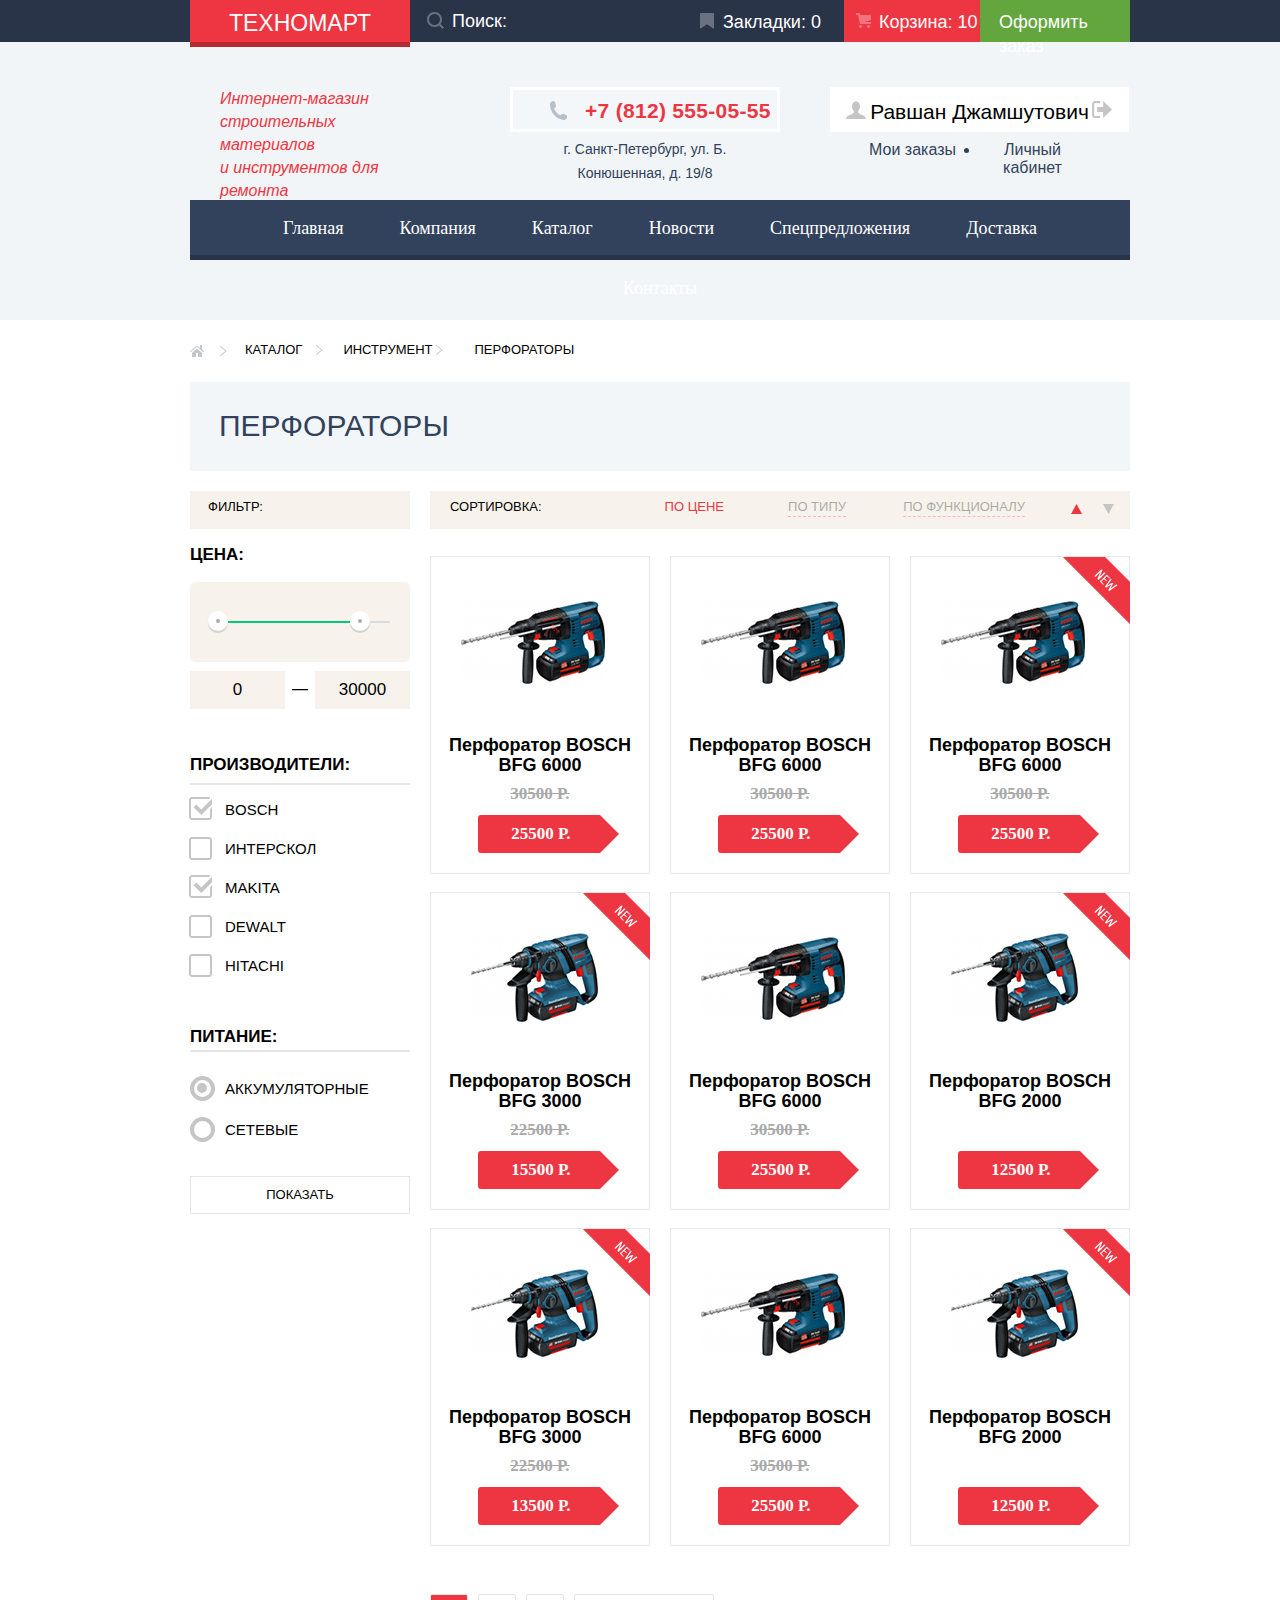
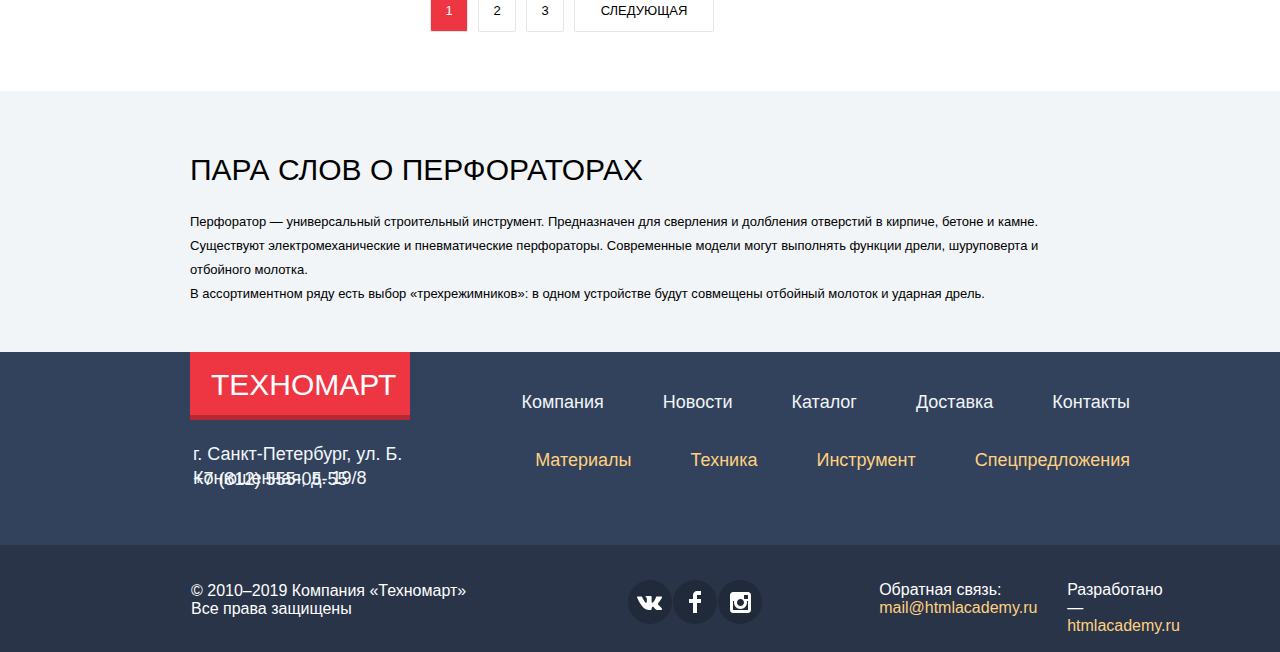
==== commit 9f20ac10: "fixed protect" ====
--- a/catalog.html
+++ b/catalog.html
@@ -5,8 +5,7 @@
     <meta charset="utf-8">
     <title>HTML Academy: Техномарт</title>
     <link href="css/normalize.css" rel="stylesheet">
-    <link href="css/style.css" rel="stylesheet">
-
+    <link href="css/style.min.css" rel="stylesheet">
 </head>
 
 <body class="page-body">
@@ -421,7 +420,7 @@
         </div>
     </div>
     <div class="pop-up modal-write-us">
-        <button class="pop-up-close messageClose" type="button">Закрыть</button>
+        <button class="pop-up-close message-сlose" type="button">Закрыть</button>
         <form class="relative-form" action="https://echo.htmlacademy.ru" method="post" id="message">
             <div class="pop-up-wrapper">
                 <div class="column-write">
@@ -441,12 +440,12 @@
         </form>
     </div>
     <div class="pop-up modal-static-map">
-        <button class="pop-up-close mapClose" type="button">Закрыть</button>
+        <button class="pop-up-close map-close" type="button">Закрыть</button>
         <iframe src="https://www.google.com/maps/embed?pb=!1m18!1m12!1m3!1d1998.6037999040354!2d30.322010416394033!3d59.938716271971415!2m3!1f0!2f0!3f0!3m2!1i1024!2i768!4f13.1!3m3!1m2!1s0x4696310fca5ba729%3A0xea9c53d4493c879f!2sBolshaya+Konyushennaya+ul.%2C+19%2C+Sankt-Peterburg%2C+Russia%2C+191186!5e0!3m2!1sen!2s!4v1441888483426"
             width="940" height="360" allowfullscreen title="Офис компании по адресу ул. Большая Конюшенная 19/8, Санкт-Петербург"></iframe>
     </div>
     <script src="js/script.js"></script>
-
+    <script src="js/login.min.js"></script>
 </body>
 
 </html>
--- a/css/style.min.css
+++ b/css/style.min.css
@@ -0,0 +1 @@
+@font-face{font-family:Cuprum;font-style:normal;font-weight:400;src:url(../fonts/cuprum-v12-latin-cyrillic-regular.eot);src:local("Cuprum Regular"),local("Cuprum-Regular"),url(../fonts/cuprum-v12-latin-cyrillic-regular.eot?#iefix) format("embedded-opentype"),url(../fonts/cuprum-v12-latin-cyrillic-regular.woff2) format("woff2"),url(../fonts/cuprum-v12-latin-cyrillic-regular.woff) format("woff"),url(../fonts/cuprum-v12-latin-cyrillic-regular.ttf) format("truetype"),url(../fonts/cuprum-v12-latin-cyrillic-regular.svg#Cuprum) format("svg")}@font-face{font-family:Cuprum;font-style:italic;font-weight:400;src:url(../fonts/cuprum-v12-latin-cyrillic-italic.eot);src:local("Cuprum Italic"),local("Cuprum-Italic"),url(../fonts/cuprum-v12-latin-cyrillic-italic.eot?#iefix) format("embedded-opentype"),url(../fonts/cuprum-v12-latin-cyrillic-italic.woff2) format("woff2"),url(../fonts/cuprum-v12-latin-cyrillic-italic.woff) format("woff"),url(../fonts/cuprum-v12-latin-cyrillic-italic.ttf) format("truetype"),url(../fonts/cuprum-v12-latin-cyrillic-italic.svg#Cuprum) format("svg")}@font-face{font-family:"PT Sans";font-style:normal;font-weight:400;src:url(../fonts/pt-sans-v11-latin-cyrillic-regular.eot);src:local("PT Sans"),local("PTSans-Regular"),url(../fonts/pt-sans-v11-latin-cyrillic-regular.eot?#iefix) format("embedded-opentype"),url(../fonts/pt-sans-v11-latin-cyrillic-regular.woff2) format("woff2"),url(../fonts/pt-sans-v11-latin-cyrillic-regular.woff) format("woff"),url(../fonts/pt-sans-v11-latin-cyrillic-regular.ttf) format("truetype"),url(../fonts/pt-sans-v11-latin-cyrillic-regular.svg#PTSans) format("svg")}@font-face{font-family:"PT Sans";font-style:normal;font-weight:700;src:url(../fonts/pt-sans-v11-latin-cyrillic-700.eot);src:local("PT Sans Bold"),local("PTSans-Bold"),url(../fonts/pt-sans-v11-latin-cyrillic-700.eot?#iefix) format("embedded-opentype"),url(../fonts/pt-sans-v11-latin-cyrillic-700.woff2) format("woff2"),url(../fonts/pt-sans-v11-latin-cyrillic-700.woff) format("woff"),url(../fonts/pt-sans-v11-latin-cyrillic-700.ttf) format("truetype"),url(../fonts/pt-sans-v11-latin-cyrillic-700.svg#PTSans) format("svg")}:root{--basic-white:#FFFFFF;--basic-blue:#293449;--basic-red:#EE3643;--basic-black:#000000;--basic-blue-light:#32425C;--basic-yellow:#FFBF47;--basic-sky:#3BBCE3;--basic-pink:#DC91D8;--basic-credit:#405069;--basic-green:#63A63E;--basic-border:#367315;--basic-hover-green:#5FBB2D;--basic-active-green:#518534;--basic-salat:#8ED78F;--basic-header:#5FBB2D;--basic-orange-yellow:#FFC047;--basic-shodow-pink:#F9F5F0;--basic-gray-:#F1F5F7;--basic-red-btn:#CA2C37;--basic-shadow-orange:#FFD180;--basic-space:rgba(0, 0, 0, 0.25);--basic-vinous:#BA2732;--basic-active:#161D29;--basic-telephone:#F3F7F9;--basic-credit-button:#FF5357;--basic-fone:#F1F5F7;--basic-popular-item:#EAEAEA;--basic-fone-contact:#C5C5C5;--basic-fone-nav:#1D2739;--basic-active-red:#BA2732;--basic-old-price:#A9A9A9;--basic-filter-title:#F2F6F8;--basic-filter-bg:#F7F3EC;--basic-button-show:#E5E5E5;--basic-bookmark-hover:#32425C;--basic-alternative:rgba(255, 255, 255, 0.5);--basic-perforator:rgba(0, 0, 0, 0.25);--basic-footer:rgba(0, 0, 0, 0.24);--special:rgba(0, 0, 0, 0.0001);--basic-shadow-brand:rgba(0, 0, 0, 0.15);--basic-social:#212A3A;--basic-login-index:#3D546F;--basic-scale:#00ca74;--basic-off-scale:#D7DCDE;--basic-togle:#ABABAB;--basic-shadow:#cfcfcf;--basic-span-togle:#444444;--basic-checkbox-fone:#B5B5B5}body{min-width:960px;margin:0;padding:0;font-family:Cuprum,Arial,sans-serif;font-size:18px;line-height:24px;font-weight:400;color:var(--basic-white);background-color:var(--basic-white);background-position:top center;background-repeat:no-repeat}a{text-decoration:none}img{max-width:100%;height:auto}*,::after,::before{box-sizing:border-box}.page{height:100%}.page-body{min-height:100%;display:grid;grid-template-rows:min-content 1fr min-content;align-content:start}.main-header-navigation{display:grid;height:320px;font-size:16px;line-height:20px;color:var(--basic-white);background-color:var(--basic-fone)}:active,:hover{outline:0}.main-header-logo{width:220px;height:47px;font-size:23px;text-align:center;padding-top:11px;color:inherit;background-color:var(--basic-red);text-transform:uppercase;box-shadow:inset 0 -5px 0 var(--basic-footer)}.main-header-logo:active{outline:0;background-color:var(--basic-vinous)}.search-form{position:relative}.search-icon{position:absolute;width:17px;height:17px;top:12px;left:17px;background-image:url(../img/icon-search.svg);background-repeat:no-repeat;opacity:.3}.search-form input:hover+.search-icon{opacity:1}.search-form input:focus+.search-icon{background:url(../img/icon-search-focus.svg);background-repeat:no-repeat;opacity:1}.search-form input[type=text]{width:270px;height:42px;padding-left:42px;font:inherit;color:var(--basic-white);background-color:var(--basic-blue);border:none}.search-form input:focus{color:var(--basic-black);background-color:var(--basic-white)}::-webkit-input-placeholder{color:var(--basic-white)}:focus::-webkit-input-placeholder{color:transparent}.container{width:940px;margin:0 auto;padding:0 20px}.main-header-bar{margin:0;padding:0;height:42px;font-size:18px;line-height:24px;background-color:var(--basic-blue)}.bar-position{display:flex;flex-wrap:wrap;width:940px;margin:0;right:0}.main-header-bar a{display:block}.main-header-bookmarks{position:relative;width:150px;height:42px;padding-top:10px;padding-left:43px;color:inherit;background-color:var(--basic-blue)}.main-header-bookmarks::before{content:"";position:absolute;top:13px;left:20px;width:14px;height:16px;background-image:url(../img/icon-bookmarks.svg);opacity:.3}.main-header-bookmarks:hover:before{opacity:1}.main-header-bookmarks:hover:active{opacity:.3}.main-header-bookmarks:hover:focus{opacity:.3}.main-header-bookmarks:active{color:var(--basic-alternative);background-color:var(--basic-active)}.main-header-cart{position:relative;width:150px;height:42px;padding-top:10px;padding-left:49px;color:inherit;background-color:var(--basic-blue)}.main-header-cart::before{content:"";position:absolute;top:13px;left:26px;width:15px;height:15px;background-image:url(../img/icon-cart.svg);opacity:.3}.main-header-cart:hover:before{opacity:1}.main-header-cart:active:before{opacity:.3}.main-header-cart:focus:before{opacity:.3}.main-header-cart:active{color:var(--basic-alternative);background-color:var(--basic-active)}.main-header-order{width:150px;height:42px;padding-top:10px;padding-left:19px;color:inherit;background-color:var(--basic-green)}.main-header-order:hover{background-color:var(--basic-header)}.main-header-order:active{color:var(--basic-alternative);background-color:var(--basic-green)}.header-info-title{width:197px;height:71px;position:absolute;left:50px;top:-15px;font-size:16px;line-height:23px;font-style:italic;color:var(--basic-red)}.header-info-title p{margin:0;padding:0}.header-info{margin:0;padding:0}.header-info .container{display:flex;flex-wrap:wrap;padding-top:30px;position:relative}.main-header-contact{position:relative}.contact-phone::before{content:"";position:absolute;left:36px;top:11px;width:18px;height:19px;background-image:url(../img/icon-phone.svg)}.contact-phone{padding-top:6px;padding-left:72px;letter-spacing:.3px;position:absolute;left:320px;bottom:0;width:270px;height:45px;font-family:Cuprum,Arial,sans-serif;font-style:normal;font-weight:700;font-size:21px;line-height:30px;color:var(--basic-red);background-color:var(--basic-telephone);border:3px solid var(--basic-white)}.contact-addres{margin:0;padding:0;position:absolute;left:330px;top:5px;width:250px;height:24px;font-size:14px;line-height:24px;color:var(--basic-blue-light);text-align:center}.header-info-login{display:flex;flex-wrap:wrap;margin:0 auto;padding:0;font-size:21px;line-height:21px;color:var(--basic-black);text-align:center;position:relative}.login{padding:12px 45px;width:121px;height:45px;position:absolute;left:210px;bottom:0;color:var(--basic-black);background-color:var(--basic-white)}.login::before{content:"";position:absolute;top:14px;left:18px;width:20px;height:17px;background-image:url(../img/icon-login.svg)}.login:hover:before{background-image:url(../img/icon-login-hover.svg)}.login:active:before{background-image:url(../img/icon-login.svg)}.registration{padding:12px 24px;width:150px;height:45px;position:absolute;left:340px;bottom:0;color:var(--basic-black);background-color:var(--basic-white)}.login:hover{color:var(--basic-red)}.registration:hover{color:var(--basic-red)}.login:active{color:var(--basic-fone-contact)}.registration:active{color:var(--basic-fone-contact)}.header-site-navigation{display:flex;align-items:center;justify-content:center;flex-wrap:wrap;height:60px;margin:0;padding:0;margin-top:7px;list-style:none;background-color:var(--basic-blue-light);box-shadow:inset 0 -5px 0 var(--basic-blue)}.header-site-navigation li{font-family:Cuprum;font-style:normal;font-weight:400;font-size:18px;line-height:24px}.header-site-navigation a{display:block;padding:16px 28px 20px 28px;text-align:center;color:var(--basic-white)}.header-site-navigation a:hover{background-color:var(--basic-blue);box-shadow:inset 0 -5px 0 var(--basic-blue)}.header-site-navigation a:active{background-color:var(--basic-fone-nav);opacity:.5}.visible-hidden{position:absolute;width:1px;height:1px;margin:-1px;border:0;padding:0;white-space:nowrap;clip-path:inset(100%);clip:rect(0 0 0 0);overflow:hidden}.cart-catalog{width:136px;height:42px;padding-top:10px;padding-left:35px;color:inherit;background-color:var(--basic-red);position:relative}.cart-catalog::before{content:"";position:absolute;top:13px;left:12px;width:15px;height:15px;background-image:url(../img/icon-cart.svg);opacity:.3}.cart-catalog:hover:before{opacity:1}.cart-catalog:hover:active{opacity:.3}.cart-catalog:hover:focus{opacity:.3}.bookmarks-catalog{width:164px;height:42px;position:relative;padding-top:10px;padding-left:43px;color:inherit;background-color:var(--basic-blue)}.bookmarks-catalog::before{content:"";position:absolute;top:13px;left:20px;width:14px;height:16px;background-image:url(../img/icon-bookmarks.svg);opacity:.3}.bookmarks-catalog:hover:before{opacity:1}.bookmarks-catalog:hover:active{opacity:.3}.bookmarks-catalog:hover:focus{opacity:.3}.bookmarks-catalog:active{color:var(--basic-alternative);background-color:var(--basic-active)}.content{display:grid;padding-top:59px;padding-bottom:59px;font-size:24px;line-height:30px;vertical-align:middle}.content-list{display:grid;grid-template-columns:300px 300px 300px;grid-template-rows:123px 123px 123px;grid-template-areas:"materials tool technik ." "gallery-slider discount delivery .";column-gap:20px;grid-row-gap:20px;margin:0;padding:0;list-style:none;position:relative}.content-list h3{padding:0;margin:0;font-family:Cuprum,Arial,sans-serif;font-style:normal;font-weight:700;font-size:24px;line-height:30px;position:absolute;top:20px;left:22px;bottom:73px;right:159px;letter-spacing:.7px}.content-item-materials{position:relative;grid-area:materials;background-color:var(--basic-yellow)}.content-item-materials::before{content:"";position:absolute;left:230px;width:70px;height:70px;background-image:url(../img/new.png)}.content-item-materials img{position:absolute;top:31px;right:43px;bottom:27px}.content-item-tool{position:relative;grid-area:tool;background-color:var(--basic-sky)}.content-item-tool img{position:absolute;top:34px;right:31px;bottom:28px}.content-item-technik{position:relative;grid-area:technik;background-color:var(--basic-pink)}.content-item-technik img{position:absolute;top:31px;right:31px;bottom:30px}.content-item-button{padding-top:10px;width:135px;height:38px;position:absolute;bottom:21px;left:23px;font-size:14px;line-height:18px;border:none;text-align:center;text-transform:uppercase;color:var(--basic-white);background-color:hsla(0,0%,100%,.3);cursor:pointer}.content-item-button:hover{background-color:var(--basic-fone-contact);opacity:.3}.content-item-button:active{background-color:var(--basic-old-price);opacity:.3}.slider-gallery{width:620px;height:266px;grid-area:gallery-slider;position:relative}.title-slider p{padding:0;margin:0}.title-slider p:first-child{width:240px;height:36px;position:absolute;letter-spacing:.8px;top:23px;left:24px;bottom:45px;right:356px;font-family:Cuprum,Arial,sans-serif;font-style:normal;font-weight:700;font-size:36px;line-height:36px;text-transform:uppercase}.title-slider p:last-child{width:258px;height:24px;position:absolute;top:64px;left:24px;right:338px;bottom:16px;font-family:Cuprum,Arial,sans-serif;font-style:normal;font-weight:400;font-size:18px;line-height:24px;text-transform:none}.open-catalog{width:192px;height:38px;position:absolute;top:201px;left:24px;padding:11px 46px;font-family:Cuprum,Arial,sans-serif;font-style:normal;font-weight:400;font-size:14px;line-height:18px;text-transform:uppercase;background-color:var(--basic-red);color:var(--basic-white)}.open-catalog:hover{background-color:var(--basic-red-btn)}.open-catalog:active{background-color:var(--basic-active-red)}.slider-gallery-1{display:none;width:620px;height:266px;grid-area:gallery-slider;position:relative}.title-slider-1 p{margin:0;padding:0}.title-slider-1 p:first-child{width:240px;height:36px;position:absolute;top:23px;left:24px;bottom:45px;right:356px;font-family:Cuprum,Arial,sans-serif;font-style:normal;font-weight:700;font-size:36px;line-height:36px;text-transform:uppercase}.title-slider-1 p:last-child{width:258px;height:24px;position:absolute;top:64px;left:24px;right:338px;bottom:16px;font-family:Cuprum,Arial,sans-serif;font-style:normal;font-weight:400;font-size:18px;line-height:24px;text-transform:none}.content-item-slider{position:relative}.slider-controls{position:absolute;bottom:105px;left:25px;z-index:20;display:flex;flex-wrap:wrap;width:575px;justify-content:space-between}.content-item-slider .active{background-image:url(../img/btn-color.svg);background-repeat:no-repeat;background-position:60% 60%}.left-button{width:10px;height:10px;border:none;cursor:pointer;background-color:var(--basic-white);border-radius:70%;position:absolute;left:294px;bottom:36px}.right-button{width:10px;height:10px;border:none;cursor:pointer;background-color:var(--basic-white);border-radius:70%;position:absolute;left:314px;bottom:36px}.slider-btn{width:22px;height:40px;background-image:url(../img/scroll-left.svg);background-repeat:no-repeat;border:none;background-color:transparent;cursor:pointer}.right{transform:rotate(-180deg)}.content-discount-item{position:relative;grid-area:discount;background-color:var(--basic-salat)}.content-discount-item img{position:absolute;top:27px;right:45px;bottom:25px}.special-right{grid-column-start:3;grid-column-end:3}.content-delivery-item{position:relative;grid-area:delivery;background-color:var(--basic-orange-yellow)}.content-delivery-item img{position:absolute;top:32px;right:31px;bottom:28px}.special-bottom{grid-column-start:3;grid-column-end:3;grid-row-start:3;grid-row-end:3}.current{display:block}.popular-items{height:420px;margin-bottom:77px}.popular-items-title{display:flex;flex-wrap:wrap;align-items:center;justify-content:space-between;height:89px;margin:0;padding:0;padding-left:27px;margin-bottom:20px;font-size:30px;line-height:30px;text-transform:uppercase;text-align:center;color:var(--basic-blue-light);background-color:var(--basic-shodow-pink)}.popular-items-title h2{width:264px;height:30px;padding:0;margin:0;font:inherit;font-size:30px;line-height:30px}.popular-items-button{width:192px;height:38px;margin-right:14px;font-size:14px;line-height:18px;color:var(--basic-white);background-color:var(--basic-red);text-align:center;padding-top:10px;text-transform:uppercase;border:none;cursor:pointer}.popular-items-button:hover{background-color:var(--basic-red-btn)}.popular-items-button:active{background-color:var(--basic-active-red)}.popular-items-list{display:grid;grid-template-columns:220px 220px 220px 220px;grid-template-rows:318px 318px 318px 318px;column-gap:20px;margin:0;padding:0;list-style:none;font-family:PTSans,Arial,sans-serif;font-style:normal;font-weight:700;font-size:18px;line-height:20px;text-align:center;background-color:var(--basic-white)}.popular-items-list h3{width:157px;height:41px;font-family:"PT Sans",Arial,sans-serif;font-style:normal;font-weight:700;font-size:18px;line-height:20px}.popular-item-catalog:nth-child(even)::before{content:"";position:absolute;left:149px;width:70px;height:70px;background-image:url(../img/new.png)}.popular-item-catalog{position:relative;border:1px solid var(--basic-popular-item)}.hover-button{display:none}.buy-button{width:135px;height:38px;position:absolute;left:41px;top:38px;font-family:Cuprum,Arial,sans-serif;font-style:normal;font-weight:400;font-size:14px;line-height:18px;color:var(--basic-white);text-align:center;text-transform:uppercase;background-color:var(--basic-green);border-radius:2px;box-shadow:inset 0 -3px 0 var(--basic-border);border:none;cursor:pointer}.buy-button::before{content:"";position:absolute;left:25px;width:15px;height:15px;background-image:url(../img/icon-cart.svg);opacity:.3}.buy-button:hover{background-color:var(--basic-hover-green)}.buy-button:active{background-color:var(--basic-active-green)}.in-bookmarks-button{width:135px;height:38px;position:absolute;top:86px;left:41px;font-family:Cuprum,Arial,sans-serif;font-style:normal;font-weight:400;font-size:14px;line-height:18px;text-align:center;text-transform:uppercase;color:var(--basic-blue-light);background-color:var(--basic-white);border:3px solid var(--basic-green);box-sizing:border-box;border-radius:2px;cursor:pointer}.in-bookmarks-button:hover{border:3px solid var(--basic-blue-light)}.in-bookmarks-button:active{border:3px solid var(--basic-blue-light);opacity:.5}.popular-item-catalog:hover .hover-button{display:block;position:absolute}.popular-item-catalog:hover img{display:none}.popular-item-catalog:hover{box-shadow:0 4px 20px var(--basic-popular-item)}.item-image{position:absolute;top:6px;left:18px;bottom:148px;right:18px;width:184px;height:164px}.item-image-1{position:absolute;top:29px;left:40px;bottom:177px;right:53px;width:127px;height:112px}.item-image-2{position:absolute;top:22px;left:33px;bottom:168px;right:43px;width:144px;height:128px}.popular-items-list h3{position:absolute;top:178px;left:30px;bottom:97px;right:24px;margin:0;padding:0;font-size:18px;line-height:20px;color:var(--basic-black)}.old-price{margin:0;padding:0;position:absolute;top:228px;left:24px;bottom:72px;right:24px;font-family:PT Sans;font-style:normal;font-weight:700;font-size:17px;line-height:18px;text-align:center;text-decoration-line:line-through;text-transform:uppercase;color:var(--basic-old-price);cursor:pointer}.new-price-button{padding-right:20px;margin-top:258px;margin-left:16px;width:141px;height:38px;font-family:PT Sans;font-style:normal;font-weight:700;font-size:17px;line-height:18px;color:var(--basic-white);background-color:var(--basic-red);text-transform:uppercase;border:none;position:relative;border-radius:3px 0 0 3px;cursor:pointer}.new-price-button:after{content:"";position:absolute;top:0;right:-19px;width:0;height:0;border:19px solid #fff;border-left-color:#ee3643}.new-price-button:hover::after{border-left-color:var(--basic-red-btn)}.new-price-button:active::after{border-left-color:var(--basic-active-red)}.new-price-button:hover{background-color:var(--basic-red-btn)}.new-price-button:active{background-color:var(--basic-active-red)}.popular-brand{display:grid;margin-bottom:70px;max-height:420px}.popular-brand-title{display:flex;flex-wrap:wrap;align-items:center;justify-content:space-between;height:89px;margin:0;padding:0;padding-left:28px;text-transform:uppercase;text-align:center;color:var(--basic-blue-light);background-color:var(--basic-shodow-pink)}.popular-brand-title h2{width:367px;height:30px;padding:0;margin:0;padding-top:1px;font:inherit;font-size:30px;line-height:30px}.popular-brand-title a{margin-right:18px;padding-top:11px}.popular-brand-button{width:192px;height:38px;font-size:14px;line-height:18px;color:var(--basic-white);background-color:var(--basic-red);text-align:center;text-transform:uppercase;border:none;cursor:pointer}.popular-brand-button:hover{background-color:var(--basic-red-btn)}.popular-brand-button:active{background-color:var(--basic-active-red)}.popular-brand-gallery{display:grid;grid-template-columns:220px 220px 220px 220px;grid-template-rows:145px 145px 145px 145px;column-gap:20px;grid-row-gap:20px;padding:0}.popular-brand-gallery a{display:block;width:220px;height:145px}.brand{position:relative;background:var(--basic-white);border:1px solid var(--basic-popular-item);box-sizing:border-box}.brand-img-1 img{position:absolute;top:54px;left:47px;bottom:54;right:47px}.brand-img-2 img{position:absolute;top:50px;left:48px;bottom:55px;right:49px}.brand-img-3 img{position:absolute;top:48px;left:37px;bottom:53px;right:37px}.brand-img-4 img{position:absolute;top:34px;left:9px;bottom:36px;right:11px}.brand-img-5 img{position:absolute;top:58px;left:28px;bottom:56px;right:23px}.brand-img-6 img{position:absolute;top:35px;left:47px;bottom:36px;right:49px}.brand-img-7 img{position:absolute;top:24px;left:35px;bottom:25px;right:34px}.brand-img-8 img{position:absolute;top:38px;left:6px;bottom:42px;right:8px}.brand:active{opacity:.5}.brand:hover{filter:drop-shadow(0 4px 20px var(--basic-shadow-brand))}.service{height:522px;margin-bottom:70px;background-color:var(--basic-gray-);color:var(--basic-black);position:relative}.service-title{width:107px;height:30px;margin:0;padding:0;position:absolute;top:64px;font-family:Cuprum,Arial,sans-serif;font-style:normal;font-weight:400;font-size:30px;line-height:30px;text-transform:uppercase}.service-title-info{margin:0;padding:0;width:394px;height:49px;position:absolute;top:118px;font-family:"PT Sans",Arial,sans-serif;font-style:normal;font-weight:400;font-size:13px;line-height:24px}.service-info{position:absolute;top:237px;margin:0;padding:0;list-style:none}.service-info .open-color{background-color:var(--basic-white);color:var(--basic-blue-light)}.service-info .open-color-1{background-color:var(--basic-blue-light);color:var(--basic-white)}.service-delivery-button{width:241px;height:61px;font-family:Cuprum,Arial,sans-serif;font-style:normal;font-weight:700;font-size:21px;line-height:30px;padding-left:22px;padding-right:139px;letter-spacing:.6px;background-color:var(--basic-white);color:var(--basic-blue-light);border:none}.service-info button{cursor:pointer}.service-delivery-button:hover{background-color:var(--basic-blue);color:var(--basic-white)}.service-delivery-button:active{background-color:var(--basic-white);color:var(--basic-blue-light)}.service-garanty-button{width:240px;height:61px;padding-right:140px;padding-left:22px;letter-spacing:.6px;font-family:Cuprum,Arial,sans-serif;font-style:normal;font-weight:700;font-size:21px;line-height:30px;color:var(--basic-white);border:none;background-color:var(--basic-blue-light);box-shadow:0 1px 0 var(--basic-blue),inset 0 1px 0 var(--basic-credit)}.service-garanty-button:hover{background-color:var(--basic-blue)}.service-garanty-button:active{background-color:var(--basic-white);color:var(--basic-blue-light)}.service-credit-button{width:240px;height:61px;padding-left:22px;padding-right:157px;letter-spacing:.6px;font-family:Cuprum,Arial,sans-serif;font-style:normal;font-weight:700;font-size:21px;line-height:30px;color:var(--basic-white);border:none;background-color:var(--basic-blue-light);box-shadow:0 1px 0 var(--basic-blue),inset 0 1px 0 var(--basic-credit)}.service-credit-button:hover{background-color:var(--basic-blue)}.service-credit-button:active{background-color:var(--basic-white);color:var(--basic-blue-light)}.shadow-slider{display:none}.about-delivery{position:relative;width:620px;height:285px;color:var(--basic-bookmark-hover);text-transform:uppercase}.about-delivery h3{margin:0;padding:0;font-family:Cuprum,Arial,sans-serif;font-style:normal;font-weight:400;font-size:30px;line-height:30px;position:absolute;top:235px;left:320px;bottom:257px;width:305px;height:30px}.about-delivery p{margin:0;padding:0;position:absolute;top:295px;left:320px;width:300px;height:99px;font-family:"PT Sans",Arial,sans-serif;font-style:normal;font-weight:400;font-size:13px;line-height:24px;text-transform:none;color:var(--basic-black)}.about-delivery img{margin:0;padding:0;position:absolute;top:257px;left:471px;right:131px;bottom:4px;width:468px;height:261px}.about-garanty{position:relative;width:620px;height:285px;color:var(--basic-bookmark-hover);text-transform:uppercase;font:inherit;font-size:21px;line-height:30px;color:var(--basic-blue-light)}.about-garanty h3{margin:0;padding:0;font-family:Cuprum,Arial,sans-serif;font-style:normal;font-weight:400;font-size:30px;line-height:30px;position:absolute;top:235px;left:320px;bottom:257px;width:305px;height:30px}.about-garanty p{margin:0;padding:0;position:absolute;top:295px;left:320px;bottom:128px;width:300px;height:99px;font-family:"PT Sans",Arial,sans-serif;font-style:normal;font-weight:400;font-size:13px;line-height:24px;text-transform:none;color:var(--basic-black)}.about-garanty img{margin:0;padding:0;position:absolute;top:257px;left:471px;right:131px;bottom:4px;width:468px;height:261px}.about-credit{position:relative;width:620px;height:285px;color:var(--basic-bookmark-hover);text-transform:uppercase;font:inherit;font-size:21px;line-height:30px;color:var(--basic-blue-light)}.about-credit h3{margin:0;padding:0;font-family:Cuprum,Arial,sans-serif;font-style:normal;font-weight:400;font-size:30px;line-height:30px;position:absolute;top:235px;left:320px;bottom:257px;width:305px;height:30px}.about-credit p{margin:0;padding:0;position:absolute;top:295px;left:320px;bottom:128px;width:300px;height:99px;font-family:"PT Sans",Arial,sans-serif;font-style:normal;font-weight:400;font-size:13px;line-height:24px;text-transform:none;color:var(--basic-black)}.about-credit img{margin:0;padding:0;position:absolute;top:257px;left:471px;right:131px;bottom:4px;width:468px;height:261px}.credit-button{width:195px;height:38px;position:absolute;left:320px;top:375px;font-family:Cuprum,Arial,sans-serif;font-style:normal;font-weight:400;font-size:14px;line-height:18px;text-align:center;text-transform:uppercase;color:var(--basic-white);background-color:var(--basic-credit-button);border:none}.credit-button:hover{background-color:var(--basic-active-red)}.credit-button:active{background-color:var(--basic-red-btn)}.column-index{display:grid;grid-template-columns:470px 470px;column-gap:170px;margin-bottom:69px}.about-company h2{padding:0;margin:0;padding-bottom:24px;font:inherit;font-size:30px;line-height:30px;text-transform:uppercase;color:var(--basic-black)}.about-company-info{font-family:"PT Sans",Arial,sans-serif;font-style:normal;font-weight:400;font-size:13px;line-height:24px;text-transform:none;color:var(--basic-black)}.about-company-info p{margin:0;padding:0}.about-company-info p:first-child{padding-bottom:25px}.activity-company{margin:0;padding:0;list-style:none;color:var(--basic-black);position:relative}.activity-company li{display:block;margin:0;padding:3px 0 9px 0;font-family:Cuprum,Arial,sans-serif;font-style:normal;font-weight:400;font-size:18px;line-height:24px}.activity-company li:nth-child(1)::before{content:"";position:absolute;top:16px;width:25px;height:2px;background-color:var(--basic-red)}.activity-company li:nth-child(2)::before{content:"";position:absolute;top:50px;width:25px;height:2px;background-color:var(--basic-red)}.activity-company li:nth-child(3)::before{content:"";position:absolute;top:84px;width:25px;height:2px;background-color:var(--basic-red)}.company-direction{position:relative;padding-left:37px;font:inherit;color:var(--basic-black)}.about-company button{margin:0;padding:0;margin-top:11px}.about-company-button{width:220px;height:38px;font-family:Cuprum,Arial,sans-serif;font-style:normal;font-weight:400;font-size:14px;line-height:18px;text-transform:uppercase;color:var(--basic-white);background-color:var(--basic-red);border:none;cursor:pointer}.about-company-button:hover{background-color:var(--basic-active-red)}.about-company-button:active{background-color:var(--basic-red-btn)}.service-info::after{content:"";position:absolute;bottom:-50px;left:230px;background-image:url(../img/service-btn-shadow.png);width:10px;height:279px}.company-contacts button{margin:0;padding:0;margin-top:26px;font-family:Cuprum,Arial,sans-serif;font-style:normal;font-weight:400}.company-contacts h2{margin:0;padding:0;padding-bottom:24px;font-family:Cuprum;font-style:normal;font-weight:400;font-size:30px;line-height:30px;text-transform:uppercase;color:var(--basic-black)}.company-contacts p{margin:0;padding:0;padding-bottom:32px}.geo-contacts{font-family:"PT Sans",Arial,sans-serif;font-style:normal;font-weight:400;font-size:13px;line-height:24px;color:var(--basic-black);text-transform:none}.button-contacts{width:300px;height:38px;font-size:14px;line-height:18px;text-transform:uppercase;background-color:var(--basic-red);color:var(--basic-white);border:none;cursor:pointer}.button-contacts:hover{background-color:var(--basic-active-red)}.button-contacts:active{background-color:var(--basic-red-btn)}.company-contacts img{width:300px;height:158px;display:block}.up-footer-menu{margin:0;padding:0;height:193px;position:relative}.page-footer{background-color:var(--basic-blue-light)}.logo-footer{padding:21px;position:absolute;text-align:center;font-size:30px;text-transform:uppercase;width:220px;height:68px;background-color:var(--basic-red);box-shadow:inset 0 -5px 0 var(--basic-footer);color:var(--basic-white)}.logo-footer:active{background-color:var(--basic-vinous)}.footer-list{display:flex;flex-wrap:wrap;align-items:flex-end;justify-content:flex-end;margin:0;padding:0;list-style:none}.footer-list a{display:block;padding-top:38px;padding-left:59px;padding-bottom:34px}.footer-list li{font-family:Cuprum,Arial,sans-serif;font-style:normal;font-weight:400;font-size:18px;line-height:24px}.footer-menu{color:var(--basic-gray-);text-decoration:none}.footer-menu:hover{text-decoration-line:underline}.footer-menu:active{opacity:.5;text-decoration-line:none}.addres{width:321px;height:49px;position:absolute;top:90px;left:3px;margin:0;padding:0;font:inherit;color:var(--basic-telephone)}.telephone{width:321px;height:49px;position:absolute;top:115px;left:3px;margin:0;padding:0;font:inherit;color:var(--basic-telephone)}.page-footer-bottom{display:flex;flex-wrap:wrap;flex-direction:row;align-items:flex-end;justify-content:flex-end;margin:0;padding:0;font-family:Cuprum,Arial,sans-serif;font-style:normal;font-weight:400;font-size:18px;line-height:24px;list-style:none}.page-footer-bottom li{padding-left:59px}.page-footer-bottom-list{color:var(--basic-shadow-orange)}.page-footer-bottom-list:hover{text-decoration-line:underline}.page-footer-bottom-list:active{text-decoration-line:none;opacity:.5}.page-footer-down{height:107px;background-color:var(--basic-blue)}.position-feedback{display:flex;flex-wrap:wrap;padding-top:35px;margin:0}.copyright p{margin:0;padding:0;padding-top:2px;padding-left:1px;font-family:Cuprum,Arial,sans-serif;font-style:normal;font-weight:400;font-size:16px;line-height:18px;color:var(--basic-white)}.position-feedback ul{display:flex;flex-wrap:wrap;justify-content:space-between;width:90px}.social-icon{margin:0;padding:0;list-style:none;text-align:center}.social-button{display:flex;flex-wrap:wrap;margin-left:162px;width:44px;height:44px;background-color:var(--basic-social);border-radius:50%;color:var(--basic-white);position:relative}.vk{position:absolute;width:44px;height:44px;background-image:url(../img/vk.svg);background-repeat:no-repeat;background-position:center}.instagram{position:absolute;width:44px;height:44px;background-image:url(../img/instagram.svg);background-repeat:no-repeat;background-position:center}.facebook{position:absolute;width:44px;height:44px;background-image:url(../img/facebook.svg);background-repeat:no-repeat;background-position:center}.social-button:hover{background-color:var(--basic-red)}.social-button:active{background-color:var(--basic-red)}.social-icon span{visibility:hidden}.feedbacks{display:flex;flex-wrap:wrap;margin:0;padding:0;position:relative}.feedbacks li:first-child{position:absolute;left:323px;top:1px}.feedbacks li:last-child{position:absolute;left:511px;top:1px}.footer-feedback{list-style:none;font-family:Cuprum,Arial,sans-serif;font-style:normal;font-weight:400;font-size:16px;line-height:18px;color:var(--basic-white)}.feedback-contacts{color:var(--basic-shadow-orange)}.feedback-contacts:hover{text-decoration-line:underline}.feedback-contacts:active{text-decoration-line:none;color:var(--basic-red)}.added-to-card p{font-size:25px;line-height:25px;margin:0;margin-top:20px;margin-left:-200px;padding:0;color:var(--basic-black);text-align:center}.added-to-card-icon{position:relative;width:66px;height:66px;margin-right:33px;border-radius:50%;background-color:var(--basic-green)}.added-to-card-icon::before{position:absolute;top:30px;left:21px;width:35px;height:8px;content:"";-webkit-transform:rotate(-45deg);transform:rotate(-45deg);border-radius:1px;background-color:var(--basic-white)}.added-to-card-icon::after{position:absolute;top:35px;left:12px;width:22px;height:8px;content:"";-webkit-transform:rotate(45deg);transform:rotate(45deg);border-radius:1px;background-color:var(--basic-white)}.added-to-card .btn-size{display:grid;grid-row-gap:10px;text-align:center;margin-top:-20px}.pop-up{font-size:13px;line-height:18px;position:fixed;top:200px;left:620px;display:none;width:620px;margin-left:-310px;border:none}.pop-up-close{font-size:0;position:absolute;top:9px;right:9px;width:21px;height:21px;cursor:pointer;border:none;outline:0;background:0 0}.added-to-card,.modal-write-us{margin:0;margin-left:-180px;padding:0;background-color:var(--basic-white);border-top:5px solid var(--basic-red)}.pop-up-wrapper{display:grid;grid-template-columns:240px 200px 1fr;position:relative;margin:40px 80px;width:470px;height:200px;font-family:Cuprum,Arial,sans-serif;font-style:normal;font-weight:400;font-size:14px;line-height:18px}.column-write{display:grid}.column-write-1{display:grid}.user-label{font-size:18px;line-height:18px;margin:0;padding:0;color:var(--basic-black);margin-bottom:5px}.last{display:grid;grid-column-start:1;grid-column-end:1;margin-top:20px}.user-field{font-family:"PT Sans",Arial,sans-serif;width:220px;height:38px;border:2px solid #d7dcde;border-radius:3px}.message-text{display:grid;grid-column-start:1;grid-column-end:1;font-family:"PT Sans",Arial,sans-serif;width:460px;height:114px;padding:0;margin:0;border:2px solid #d7dcde;border-radius:3px;resize:none;margin-top:5px}.message-text::placeholder{font:inherit;font-size:14px;line-height:18px;padding-left:10px;padding:10px;color:var(--basic-black)}.btn-field{padding:37px 0;background-color:var(--basic-fone)}.pop-up .main-btn{display:block;font-family:Cuprum,Arial,sans-serif;font-style:normal;font-weight:400;font-size:14px;line-height:18px;background-color:var(--basic-red);color:var(--basic-white);width:410px;height:38px;margin-left:100px;border:none;text-transform:uppercase}.pop-up .main-btn:hover{background-color:var(--basic-red-btn)}.pop-up .main-btn:active{background-color:var(--basic-vinous)}.pop-up-close::after,.pop-up-close::before{position:absolute;top:0;right:-35px;width:21px;height:5px;content:"";border-radius:1px;background-color:var(--basic-red)}.pop-up-close::before{transform:rotate(45deg)}.pop-up-close::after{transform:rotate(-45deg)}.pop-up iframe{border:none}.user-field::placeholder{font:inherit;font-size:14px;line-height:18px;padding-left:10px;color:var(--basic-black)}.modal-static-map{width:940px;height:360px;border:none;box-shadow:0 0 14px 10px var(--basic-shadow-brand)}.modal-show{display:block}.modal-animation{animation-name:pew;animation-duration:.6s}@keyframes pew{0%{transform:translateY(-2000px)}70%{transform:translateY(30px)}90%{transform:translateY(-10px)}100%{transform:translateY(0)}}.login-name{padding:14px;position:absolute;left:190px;bottom:0;width:299px;height:45px;font:inherit;font-size:21px;line-height:21px;text-align:center;color:var(--basic-black);background-color:var(--basic-white)}.login-name::before{content:"";position:absolute;left:16px;background-image:url(../img/icon-user.svg);width:20px;height:18px}.login-name::after{content:"";position:absolute;right:17px;width:20px;height:17px;background-image:url(../img/icon-login-out.svg)}.login-name:hover:before{background-image:url(../img/icon-user-hover.svg)}.login-name:active:before{background-image:url(../img/icon-user.svg)}.login-name:hover:after{background-image:url(../img/icon-logout.svg)}.login-name:active:after{background-image:url(../img/icon-login-out.svg)}.login-name:active{color:var(--basic-fone-contact)}.my-order{width:105px;position:absolute;top:9px;left:220px;font:inherit;font-size:16px;line-height:18px;text-align:center;color:var(--basic-blue-light)}.my-order::after{content:"";position:absolute;top:7px;left:104px;width:5px;height:5px;background-color:var(--basic-blue-light);border-radius:50%}.my-cabinet{width:105px;position:absolute;top:9px;left:340px;font:inherit;font-size:16px;line-height:18px;text-align:center;color:var(--basic-blue-light)}.my-cabinet:hover,.my-order:hover{color:var(--basic-red)}.my-cabinet:active,.my-order:active{color:var(--basic-fone-contact)}.main-header-cart-catalog{width:136px;font:inherit;color:var(--basic-white);background-color:var(--basic-red)}.main-header-cart-catalog:hover{background-color:var(--basic-active-red)}.main-header-cart-catalog:active{background-color:var(--basic-red-btn)}.main-catalog-unit{display:flex;align-items:flex-start;justify-content:flex-start;flex-wrap:wrap;font-family:"PT Sans",Arial,sans-serif;font-style:normal;font-weight:400;font-size:13px;line-height:18px;margin:0;padding:0;list-style:none;position:relative}.main-catalog-unit a{display:block;padding:21px 41px 20px 0}.main-catalog-unit li:first-child{padding-top:3px}.main-catalog-unit li:last-child{padding-left:1px}.main-item{text-transform:uppercase;color:var(--basic-black)}.main-item img{width:14px;height:12px}.main-catalog-unit li:first-child::before{content:"";position:absolute;width:8px;height:12px;top:25px;left:29px;background-image:url(../img/icon-right-small.svg)}.main-catalog-unit li:nth-child(2)::before{content:"";position:absolute;width:8px;height:12px;top:24px;left:125px;background-image:url(../img/icon-right-small.svg)}.main-catalog-unit li:last-child::before{content:"";position:absolute;width:8px;height:12px;top:24px;left:245px;background-image:url(../img/icon-right-small.svg)}.title-item{margin-bottom:20px;height:89px;text-transform:uppercase;color:var(--basic-blue-light);background-color:var(--basic-filter-title)}.title-item h2{margin:0;padding:0;padding-left:29px;padding-top:29px;font-family:Cuprum,Arial,sans-serif;font-style:normal;font-weight:400;font-size:30px;line-height:30px}.filter h3{margin:0;padding:0;font-family:"PT Sans",Arial,sans-serif;font-style:normal;font-weight:400;font-size:13px;line-height:18px}.filter{width:220px;height:38px;margin:0;padding:0;padding-left:18px;padding-top:7px;color:var(--basic-black);background-color:var(--basic-filter-bg);text-transform:uppercase}.item-filter{display:grid;font-family:"PT Sans",Arial,sans-serif;font-style:normal;font-weight:700;font-size:17px;line-height:30px;text-transform:uppercase;color:var(--basic-black)}.position{display:grid;grid-template-columns:220px 700px;grid-template-rows:20px 20px;column-gap:20px;grid-row-gap:25px}.content-sorting{display:flex;flex-wrap:wrap;justify-content:space-between;height:38px;padding:7px 20px;font-family:"PT Sans",Arial,sans-serif;font-style:normal;font-weight:400;font-size:13px;line-height:18px;color:var(--basic-black);text-transform:uppercase;background-color:var(--basic-filter-bg);position:relative}.content-sorting p{margin:0;padding:0}.sorting-by{margin:0;padding:0;list-style:none}.by-price{position:absolute;right:406px;color:var(--basic-red);mix-blend-mode:normal}.by-price:hover{color:var(--basic-black);opacity:1;border-bottom:1px solid var(--basic-red)}.by-price:active{color:var(--basic-red);border:none}.by-type{position:absolute;right:284px;color:var(--basic-black);mix-blend-mode:normal;opacity:.3;border-bottom:1px dashed var(--basic-red)}.by-type:hover{color:var(--basic-black);opacity:1;border-bottom:1px solid var(--basic-red)}.by-type:active{color:var(--basic-red);border:none}.by-function{position:absolute;right:105px;color:var(--basic-black);mix-blend-mode:normal;opacity:.3;border-bottom:1px dashed var(--basic-red)}.by-function:hover{color:var(--basic-black);opacity:1;border-bottom:1px solid var(--basic-red)}.by-function:active{color:var(--basic-red);border:none}.content-sorting button{background-color:transparent}.up-button{position:absolute;top:13px;right:47px;border:none;width:11px;height:10px;background-image:url(../img/icon-up-button.svg);background-repeat:no-repeat}.up-button:hover{background-image:url(../img/active-button.svg)}.up-button:active{background-image:url(../img/icon-up-button.svg)}.down-button{position:absolute;top:13px;right:15px;width:11px;height:10px;border:none;background-image:url(../img/icon-down-button.svg);background-repeat:no-repeat}.down-button:hover{background-image:url(../img/down-button.svg)}.down-button:active{background-image:url(../img/red-down-button.svg)}.form-position{display:grid;width:220px;height:720px;font-family:"PT Sans",Arial,sans-serif;font-style:normal;font-weight:700;font-size:17px;line-height:30px;text-transform:uppercase;color:var(--basic-black);margin:0;padding:0}.filter-item-form fieldset{margin:0;padding:0;border:none;position:relative}.filter-item-form legend{margin-bottom:20px}.filter-item-form ul{margin:0;padding:0;list-style:none}.range-controls{position:relative;height:80px;margin-top:-8px;margin-bottom:9px;padding-top:39px;padding-right:20px;padding-left:20px;background-color:var(--basic-filter-bg);border-radius:5px}.range-controls .scale{height:2px;background-color:var(--basic-off-scale)}.range-controls .bar{width:80%;height:2px;background-color:var(--basic-scale)}.range-controls .toggle{position:absolute;top:29px;left:1px;width:4px;height:4px;width:20px;height:20px;padding:0;border:8px solid var(--basic-white);background-color:var(--basic-togle);border-radius:50%;box-shadow:0 2px 1px 0 var(--basic-shadow);cursor:pointer}.range-controls .toggle-min{left:18px}.range-controls .toggle-max{left:160px}.price-controls{display:flex;flex-wrap:wrap;justify-content:space-between}.price-controls span{display:block;padding:9px 0;margin:0;font-family:"PT Sans",Arial,sans-serif;font-style:normal;font-weight:400;font-size:16px;line-height:18px;width:30px;height:18px;color:var(--basic-mdash);text-align:center}.price-controls input{width:95px;height:38px;padding-left:17px;text-align:center;border:none;background-color:var(--basic-filter-bg);font-family:"PT Sans",Arial,sans-serif;font-style:normal;font-weight:400;font-size:17px;line-height:18px}.filter-item-form fieldset:first-child{margin-top:-16px}.filter-item-form fieldset:nth-child(2){margin-top:41px}.filter-item-form fieldset:first-child:after{content:"";position:absolute;top:193px;width:220px;height:1px;border:1px solid var(--basic-button-show)}.filter-item-form fieldset:nth-child(2):after{content:"";position:absolute;top:250px;width:220px;height:1px;border:1px solid var(--basic-button-show)}.maker-list{margin:0;padding:0;font-family:"PT Sans",Arial,sans-serif;font-style:normal;font-weight:400;font-size:15px;line-height:19px;text-transform:uppercase;color:var(--basic-black)}.item-maker-list{margin-bottom:20px}.power{padding-top:27px;padding-bottom:7px}.filter-option{padding-left:35px}.filter-option label{position:relative;display:block;cursor:pointer;user-select:none}.filter-input-checkbox+label::before{content:"";position:absolute;left:-36px;top:-2px;width:23px;height:23px;background-image:url(../img/checkbox-off.svg)}.filter-input-checkbox:checked+label::before{content:"";width:23px;height:23px;position:absolute;top:-3px;left:-36px;width:23px;height:23px;background-image:url(../img/checkbox-on.svg);background-repeat:no-repeat}.filter-input-checkbox+label:hover:before{background-image:url(../img/checkbox-hover.svg)}.filter-input-checkbox:checked+label:hover:before{background-image:url(../img/checkbox-on-hover.svg)}.power-list{margin:0;padding:0;font-family:"PT Sans",Arial,sans-serif;font-style:normal;font-weight:400;font-size:15px;line-height:19px;text-transform:uppercase;color:var(--basic-black)}.filter-radio-input+label::before{content:"";position:absolute;left:-35px;top:-3px;width:25px;height:25px;border:4px solid var(--basic-fone-contact);border-radius:50%}.filter-radio-input:checked+label::after{content:"";position:absolute;left:-28px;top:4px;width:9px;height:9px;border:5px solid var(--basic-fone-contact);border-radius:50%}.filter-radio-input+label:hover:before{border:4px solid var(--basic-checkbox-fone)}.filter-radio-input:checked+label:hover:after{border:5px solid var(--basic-checkbox-fone)}.item-power-list{margin-bottom:22px}.show-button{width:220px;height:38px;margin-top:15px;font-family:"PT Sans",Arial,sans-serif;font-style:normal;font-weight:400;font-size:13px;line-height:18px;text-align:center;color:var(--basic-black);background-color:var(--basic-white);border:1px solid var(--basic-button-show);box-sizing:border-box;text-transform:uppercase}.show-button:hover{border:1px solid var(--basic-fone-contact);box-sizing:border-box;border-radius:2px}.show-button:active{border:1px solid var(--basic-red);box-sizing:border-box;border-radius:2px}.index-content-position{display:grid;grid-template-columns:1fr 1fr}.popular-items-list{display:grid;grid-template-columns:220px 220px 220px 220px;grid-template-rows:318px 318px 318px 318px;margin:0;padding:0;list-style:none;background-color:var(--basic-white)}.item-catalog-info:nth-child(3n)::before{content:"";position:absolute;left:149px;width:70px;height:70px;background-image:url(../img/new.png)}.item-catalog-info:nth-child(4)::before{content:"";position:absolute;left:149px;width:70px;height:70px;background-image:url(../img/new.png)}.item-catalog-info:nth-child(7)::before{content:"";position:absolute;left:149px;width:70px;height:70px;background-image:url(../img/new.png)}.item-catalog-info:hover .hover-button{display:block;position:absolute}.item-catalog-info:hover img{display:none}.item-catalog-info:hover{box-shadow:0 4px 20px var(--basic-popular-item)}.content-catalog{display:grid}.item-catalog{display:grid;grid-template-columns:220px 220px 220px;grid-template-rows:318px 318px 318px;column-gap:20px;grid-row-gap:18px;font-family:PTSans,Arial,sans-serif;font-style:normal;font-weight:700;margin:0;padding:0;list-style:none;text-align:center}.item-catalog-info{border:1px solid var(--basic-popular-item);position:relative}.item-catalog h3{font-family:"PT Sans",Arial,sans-serif;font-style:normal;font-weight:700;font-size:18px;line-height:20px;position:absolute;left:15px;right:15px;top:178px;margin:0;padding:0;color:var(--basic-black)}.item-catalog-img{position:absolute;left:30px;top:22px;width:144px;height:128px}.item-catalog-img-1{position:absolute;top:29px;left:40px;bottom:177px;right:53px;width:127px;height:112px}.page-list{display:flex;flex-wrap:wrap;justify-content:space-between;width:284px;height:38px;margin:0;padding:0;margin-top:48px;margin-bottom:59px;list-style:none;font-family:"PT Sans",Arial,sans-serif;font-style:normal;font-weight:400;font-size:13px;line-height:18px;text-align:center;color:var(--basic-black);cursor:pointer}.page-list li{display:block;padding:7px}.page-list a{color:var(--basic-black)}.first a{color:var(--basic-white)}.page-list li:active{border:1px solid var(--basic-red);border-radius:2px;color:var(--basic-black)}.page-list li:hover{border:1px solid var(--basic-fone-contact);border-radius:2px}.page-list li:active{border:1px solid var(--basic-red);border-radius:2px}.first{width:38px;height:38px;background-color:var(--basic-red);border:1px solid var(--basic-button-show);border-radius:2px}.second{width:38px;height:38px;border:1px solid var(--basic-button-show);border-radius:2px}.three{width:38px;height:38px;border:1px solid var(--basic-button-show);border-radius:2px}.next-page{width:140px;height:38px;border:1px solid var(--basic-button-show);border-radius:2px;color:var(--basic-black);text-transform:uppercase}.about-perforators h2{font-family:Cuprum,Arial,sans-serif;font-style:normal;font-weight:400;margin:0;padding:0;font-size:30px;line-height:30px;text-transform:uppercase;color:var(--basic-black)}.about-perforators{display:flex;flex-wrap:wrap;margin:0;padding:0;height:261px;padding-top:64px;color:var(--basic-black);background-color:var(--basic-gray-)}.about-perforators p{margin:0;padding:0;width:907px;padding-top:25px;font-family:"PT Sans",Arial,sans-serif;font-style:normal;font-weight:400;font-size:13px;line-height:24px}
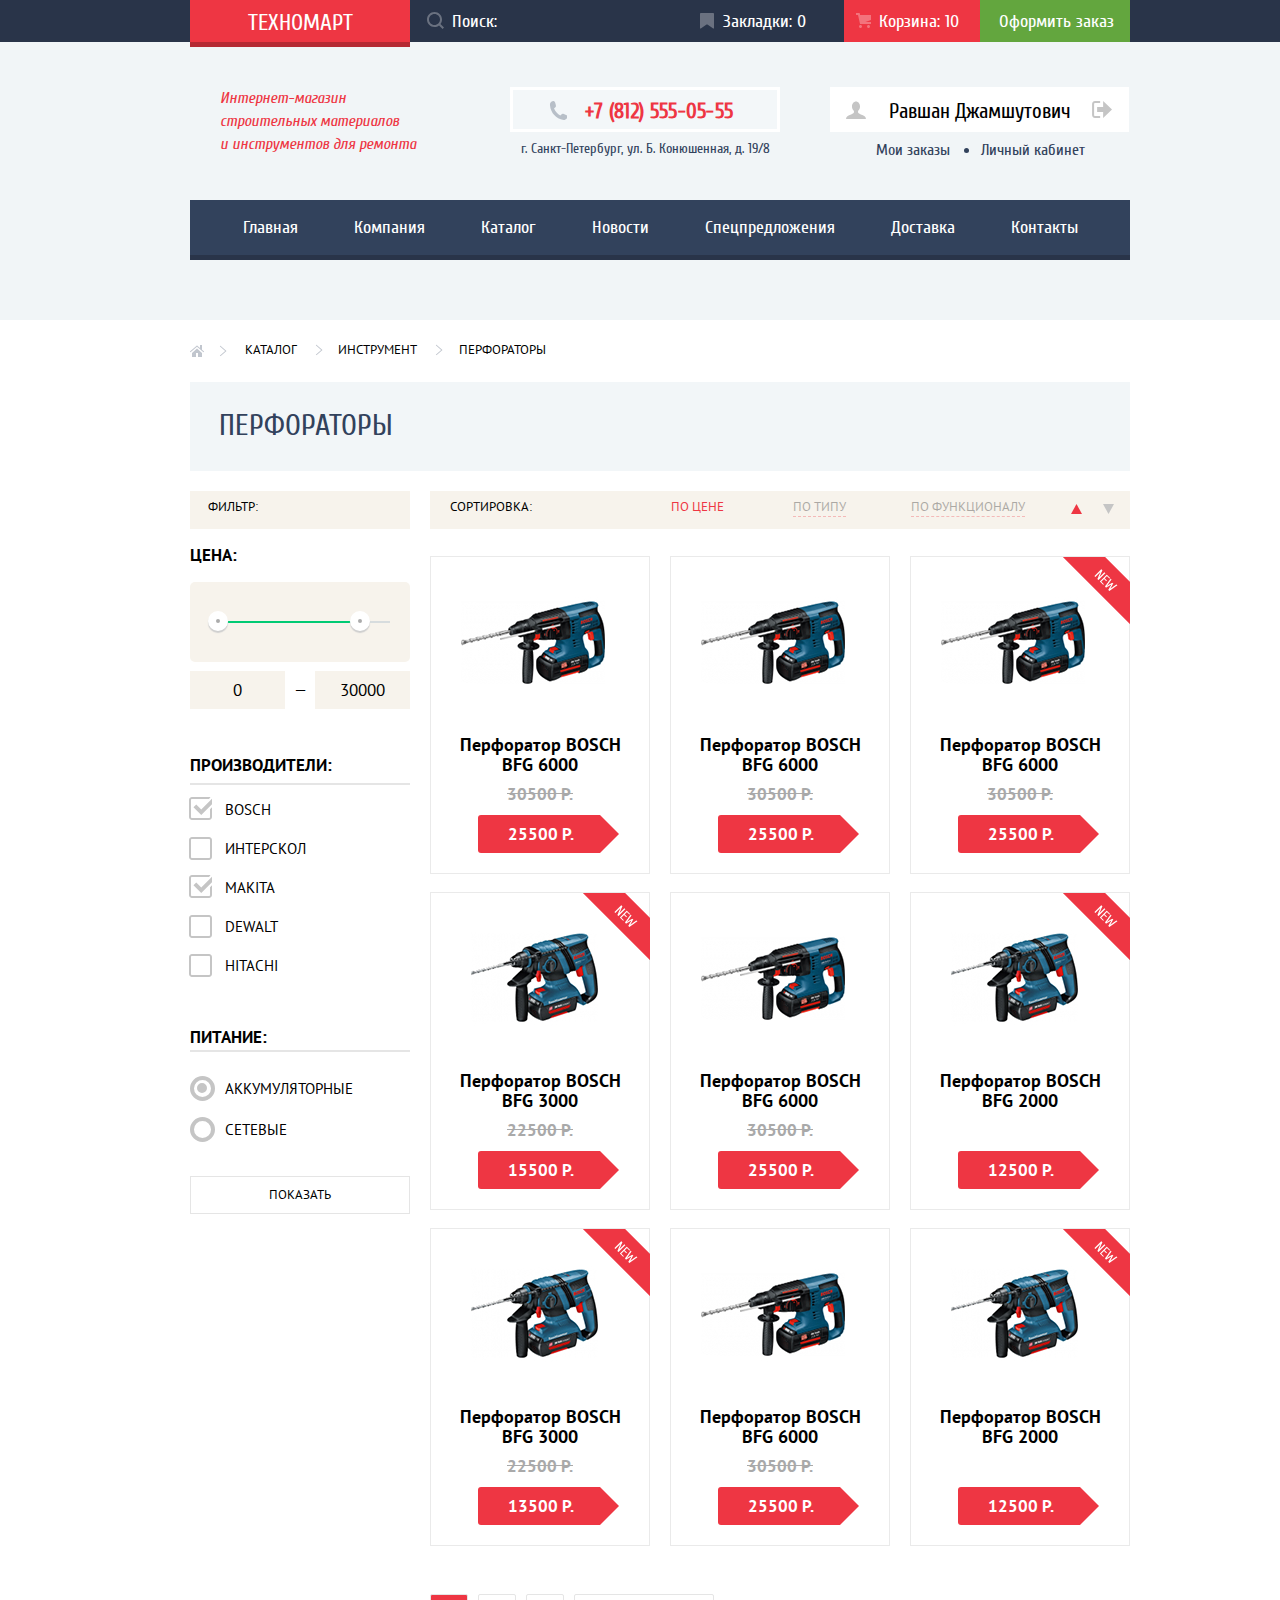
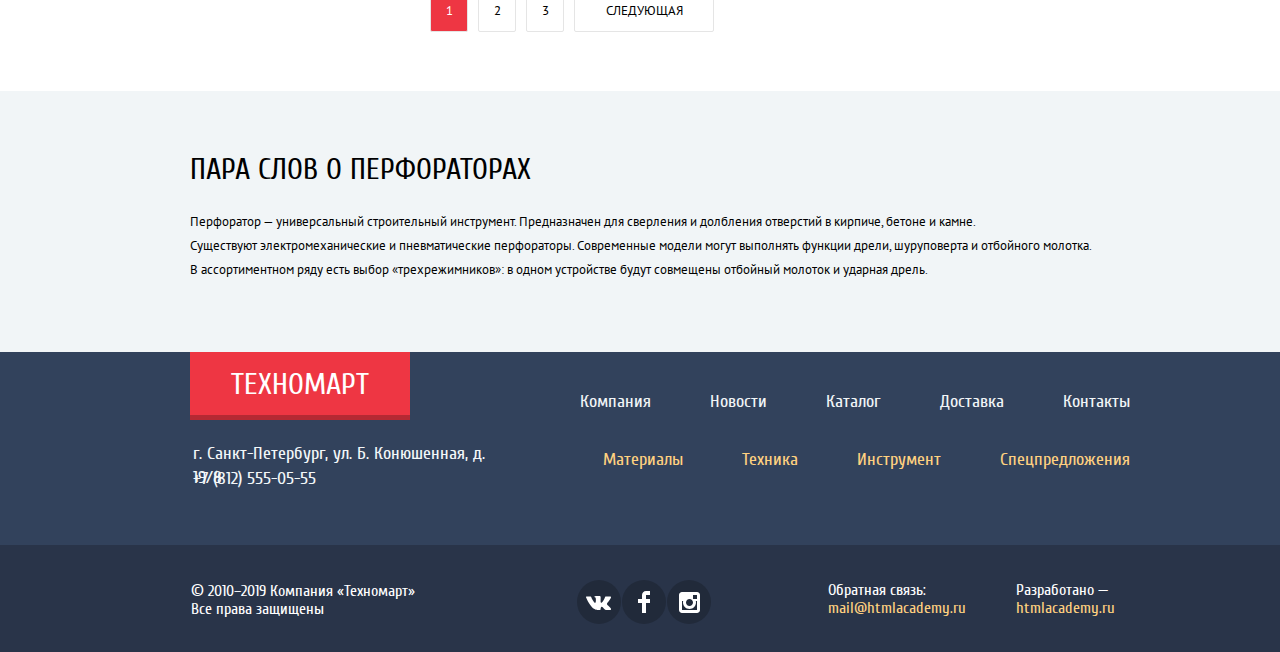
==== commit dc31aff7: "fix" ====
--- a/catalog.html
+++ b/catalog.html
@@ -6,6 +6,7 @@
     <title>HTML Academy: Техномарт</title>
     <link href="css/normalize.css" rel="stylesheet">
     <link href="css/style.min.css" rel="stylesheet">
+
 </head>
 
 <body class="page-body">
--- a/css/style.min.css
+++ b/css/style.min.css
@@ -1 +1 @@
-@font-face{font-family:Cuprum;font-style:normal;font-weight:400;src:url(../fonts/cuprum-v12-latin-cyrillic-regular.eot);src:local("Cuprum Regular"),local("Cuprum-Regular"),url(../fonts/cuprum-v12-latin-cyrillic-regular.eot?#iefix) format("embedded-opentype"),url(../fonts/cuprum-v12-latin-cyrillic-regular.woff2) format("woff2"),url(../fonts/cuprum-v12-latin-cyrillic-regular.woff) format("woff"),url(../fonts/cuprum-v12-latin-cyrillic-regular.ttf) format("truetype"),url(../fonts/cuprum-v12-latin-cyrillic-regular.svg#Cuprum) format("svg")}@font-face{font-family:Cuprum;font-style:italic;font-weight:400;src:url(../fonts/cuprum-v12-latin-cyrillic-italic.eot);src:local("Cuprum Italic"),local("Cuprum-Italic"),url(../fonts/cuprum-v12-latin-cyrillic-italic.eot?#iefix) format("embedded-opentype"),url(../fonts/cuprum-v12-latin-cyrillic-italic.woff2) format("woff2"),url(../fonts/cuprum-v12-latin-cyrillic-italic.woff) format("woff"),url(../fonts/cuprum-v12-latin-cyrillic-italic.ttf) format("truetype"),url(../fonts/cuprum-v12-latin-cyrillic-italic.svg#Cuprum) format("svg")}@font-face{font-family:"PT Sans";font-style:normal;font-weight:400;src:url(../fonts/pt-sans-v11-latin-cyrillic-regular.eot);src:local("PT Sans"),local("PTSans-Regular"),url(../fonts/pt-sans-v11-latin-cyrillic-regular.eot?#iefix) format("embedded-opentype"),url(../fonts/pt-sans-v11-latin-cyrillic-regular.woff2) format("woff2"),url(../fonts/pt-sans-v11-latin-cyrillic-regular.woff) format("woff"),url(../fonts/pt-sans-v11-latin-cyrillic-regular.ttf) format("truetype"),url(../fonts/pt-sans-v11-latin-cyrillic-regular.svg#PTSans) format("svg")}@font-face{font-family:"PT Sans";font-style:normal;font-weight:700;src:url(../fonts/pt-sans-v11-latin-cyrillic-700.eot);src:local("PT Sans Bold"),local("PTSans-Bold"),url(../fonts/pt-sans-v11-latin-cyrillic-700.eot?#iefix) format("embedded-opentype"),url(../fonts/pt-sans-v11-latin-cyrillic-700.woff2) format("woff2"),url(../fonts/pt-sans-v11-latin-cyrillic-700.woff) format("woff"),url(../fonts/pt-sans-v11-latin-cyrillic-700.ttf) format("truetype"),url(../fonts/pt-sans-v11-latin-cyrillic-700.svg#PTSans) format("svg")}:root{--basic-white:#FFFFFF;--basic-blue:#293449;--basic-red:#EE3643;--basic-black:#000000;--basic-blue-light:#32425C;--basic-yellow:#FFBF47;--basic-sky:#3BBCE3;--basic-pink:#DC91D8;--basic-credit:#405069;--basic-green:#63A63E;--basic-border:#367315;--basic-hover-green:#5FBB2D;--basic-active-green:#518534;--basic-salat:#8ED78F;--basic-header:#5FBB2D;--basic-orange-yellow:#FFC047;--basic-shodow-pink:#F9F5F0;--basic-gray-:#F1F5F7;--basic-red-btn:#CA2C37;--basic-shadow-orange:#FFD180;--basic-space:rgba(0, 0, 0, 0.25);--basic-vinous:#BA2732;--basic-active:#161D29;--basic-telephone:#F3F7F9;--basic-credit-button:#FF5357;--basic-fone:#F1F5F7;--basic-popular-item:#EAEAEA;--basic-fone-contact:#C5C5C5;--basic-fone-nav:#1D2739;--basic-active-red:#BA2732;--basic-old-price:#A9A9A9;--basic-filter-title:#F2F6F8;--basic-filter-bg:#F7F3EC;--basic-button-show:#E5E5E5;--basic-bookmark-hover:#32425C;--basic-alternative:rgba(255, 255, 255, 0.5);--basic-perforator:rgba(0, 0, 0, 0.25);--basic-footer:rgba(0, 0, 0, 0.24);--special:rgba(0, 0, 0, 0.0001);--basic-shadow-brand:rgba(0, 0, 0, 0.15);--basic-social:#212A3A;--basic-login-index:#3D546F;--basic-scale:#00ca74;--basic-off-scale:#D7DCDE;--basic-togle:#ABABAB;--basic-shadow:#cfcfcf;--basic-span-togle:#444444;--basic-checkbox-fone:#B5B5B5}body{min-width:960px;margin:0;padding:0;font-family:Cuprum,Arial,sans-serif;font-size:18px;line-height:24px;font-weight:400;color:var(--basic-white);background-color:var(--basic-white);background-position:top center;background-repeat:no-repeat}a{text-decoration:none}img{max-width:100%;height:auto}*,::after,::before{box-sizing:border-box}.page{height:100%}.page-body{min-height:100%;display:grid;grid-template-rows:min-content 1fr min-content;align-content:start}.main-header-navigation{display:grid;height:320px;font-size:16px;line-height:20px;color:var(--basic-white);background-color:var(--basic-fone)}:active,:hover{outline:0}.main-header-logo{width:220px;height:47px;font-size:23px;text-align:center;padding-top:11px;color:inherit;background-color:var(--basic-red);text-transform:uppercase;box-shadow:inset 0 -5px 0 var(--basic-footer)}.main-header-logo:active{outline:0;background-color:var(--basic-vinous)}.search-form{position:relative}.search-icon{position:absolute;width:17px;height:17px;top:12px;left:17px;background-image:url(../img/icon-search.svg);background-repeat:no-repeat;opacity:.3}.search-form input:hover+.search-icon{opacity:1}.search-form input:focus+.search-icon{background:url(../img/icon-search-focus.svg);background-repeat:no-repeat;opacity:1}.search-form input[type=text]{width:270px;height:42px;padding-left:42px;font:inherit;color:var(--basic-white);background-color:var(--basic-blue);border:none}.search-form input:focus{color:var(--basic-black);background-color:var(--basic-white)}::-webkit-input-placeholder{color:var(--basic-white)}:focus::-webkit-input-placeholder{color:transparent}.container{width:940px;margin:0 auto;padding:0 20px}.main-header-bar{margin:0;padding:0;height:42px;font-size:18px;line-height:24px;background-color:var(--basic-blue)}.bar-position{display:flex;flex-wrap:wrap;width:940px;margin:0;right:0}.main-header-bar a{display:block}.main-header-bookmarks{position:relative;width:150px;height:42px;padding-top:10px;padding-left:43px;color:inherit;background-color:var(--basic-blue)}.main-header-bookmarks::before{content:"";position:absolute;top:13px;left:20px;width:14px;height:16px;background-image:url(../img/icon-bookmarks.svg);opacity:.3}.main-header-bookmarks:hover:before{opacity:1}.main-header-bookmarks:hover:active{opacity:.3}.main-header-bookmarks:hover:focus{opacity:.3}.main-header-bookmarks:active{color:var(--basic-alternative);background-color:var(--basic-active)}.main-header-cart{position:relative;width:150px;height:42px;padding-top:10px;padding-left:49px;color:inherit;background-color:var(--basic-blue)}.main-header-cart::before{content:"";position:absolute;top:13px;left:26px;width:15px;height:15px;background-image:url(../img/icon-cart.svg);opacity:.3}.main-header-cart:hover:before{opacity:1}.main-header-cart:active:before{opacity:.3}.main-header-cart:focus:before{opacity:.3}.main-header-cart:active{color:var(--basic-alternative);background-color:var(--basic-active)}.main-header-order{width:150px;height:42px;padding-top:10px;padding-left:19px;color:inherit;background-color:var(--basic-green)}.main-header-order:hover{background-color:var(--basic-header)}.main-header-order:active{color:var(--basic-alternative);background-color:var(--basic-green)}.header-info-title{width:197px;height:71px;position:absolute;left:50px;top:-15px;font-size:16px;line-height:23px;font-style:italic;color:var(--basic-red)}.header-info-title p{margin:0;padding:0}.header-info{margin:0;padding:0}.header-info .container{display:flex;flex-wrap:wrap;padding-top:30px;position:relative}.main-header-contact{position:relative}.contact-phone::before{content:"";position:absolute;left:36px;top:11px;width:18px;height:19px;background-image:url(../img/icon-phone.svg)}.contact-phone{padding-top:6px;padding-left:72px;letter-spacing:.3px;position:absolute;left:320px;bottom:0;width:270px;height:45px;font-family:Cuprum,Arial,sans-serif;font-style:normal;font-weight:700;font-size:21px;line-height:30px;color:var(--basic-red);background-color:var(--basic-telephone);border:3px solid var(--basic-white)}.contact-addres{margin:0;padding:0;position:absolute;left:330px;top:5px;width:250px;height:24px;font-size:14px;line-height:24px;color:var(--basic-blue-light);text-align:center}.header-info-login{display:flex;flex-wrap:wrap;margin:0 auto;padding:0;font-size:21px;line-height:21px;color:var(--basic-black);text-align:center;position:relative}.login{padding:12px 45px;width:121px;height:45px;position:absolute;left:210px;bottom:0;color:var(--basic-black);background-color:var(--basic-white)}.login::before{content:"";position:absolute;top:14px;left:18px;width:20px;height:17px;background-image:url(../img/icon-login.svg)}.login:hover:before{background-image:url(../img/icon-login-hover.svg)}.login:active:before{background-image:url(../img/icon-login.svg)}.registration{padding:12px 24px;width:150px;height:45px;position:absolute;left:340px;bottom:0;color:var(--basic-black);background-color:var(--basic-white)}.login:hover{color:var(--basic-red)}.registration:hover{color:var(--basic-red)}.login:active{color:var(--basic-fone-contact)}.registration:active{color:var(--basic-fone-contact)}.header-site-navigation{display:flex;align-items:center;justify-content:center;flex-wrap:wrap;height:60px;margin:0;padding:0;margin-top:7px;list-style:none;background-color:var(--basic-blue-light);box-shadow:inset 0 -5px 0 var(--basic-blue)}.header-site-navigation li{font-family:Cuprum;font-style:normal;font-weight:400;font-size:18px;line-height:24px}.header-site-navigation a{display:block;padding:16px 28px 20px 28px;text-align:center;color:var(--basic-white)}.header-site-navigation a:hover{background-color:var(--basic-blue);box-shadow:inset 0 -5px 0 var(--basic-blue)}.header-site-navigation a:active{background-color:var(--basic-fone-nav);opacity:.5}.visible-hidden{position:absolute;width:1px;height:1px;margin:-1px;border:0;padding:0;white-space:nowrap;clip-path:inset(100%);clip:rect(0 0 0 0);overflow:hidden}.cart-catalog{width:136px;height:42px;padding-top:10px;padding-left:35px;color:inherit;background-color:var(--basic-red);position:relative}.cart-catalog::before{content:"";position:absolute;top:13px;left:12px;width:15px;height:15px;background-image:url(../img/icon-cart.svg);opacity:.3}.cart-catalog:hover:before{opacity:1}.cart-catalog:hover:active{opacity:.3}.cart-catalog:hover:focus{opacity:.3}.bookmarks-catalog{width:164px;height:42px;position:relative;padding-top:10px;padding-left:43px;color:inherit;background-color:var(--basic-blue)}.bookmarks-catalog::before{content:"";position:absolute;top:13px;left:20px;width:14px;height:16px;background-image:url(../img/icon-bookmarks.svg);opacity:.3}.bookmarks-catalog:hover:before{opacity:1}.bookmarks-catalog:hover:active{opacity:.3}.bookmarks-catalog:hover:focus{opacity:.3}.bookmarks-catalog:active{color:var(--basic-alternative);background-color:var(--basic-active)}.content{display:grid;padding-top:59px;padding-bottom:59px;font-size:24px;line-height:30px;vertical-align:middle}.content-list{display:grid;grid-template-columns:300px 300px 300px;grid-template-rows:123px 123px 123px;grid-template-areas:"materials tool technik ." "gallery-slider discount delivery .";column-gap:20px;grid-row-gap:20px;margin:0;padding:0;list-style:none;position:relative}.content-list h3{padding:0;margin:0;font-family:Cuprum,Arial,sans-serif;font-style:normal;font-weight:700;font-size:24px;line-height:30px;position:absolute;top:20px;left:22px;bottom:73px;right:159px;letter-spacing:.7px}.content-item-materials{position:relative;grid-area:materials;background-color:var(--basic-yellow)}.content-item-materials::before{content:"";position:absolute;left:230px;width:70px;height:70px;background-image:url(../img/new.png)}.content-item-materials img{position:absolute;top:31px;right:43px;bottom:27px}.content-item-tool{position:relative;grid-area:tool;background-color:var(--basic-sky)}.content-item-tool img{position:absolute;top:34px;right:31px;bottom:28px}.content-item-technik{position:relative;grid-area:technik;background-color:var(--basic-pink)}.content-item-technik img{position:absolute;top:31px;right:31px;bottom:30px}.content-item-button{padding-top:10px;width:135px;height:38px;position:absolute;bottom:21px;left:23px;font-size:14px;line-height:18px;border:none;text-align:center;text-transform:uppercase;color:var(--basic-white);background-color:hsla(0,0%,100%,.3);cursor:pointer}.content-item-button:hover{background-color:var(--basic-fone-contact);opacity:.3}.content-item-button:active{background-color:var(--basic-old-price);opacity:.3}.slider-gallery{width:620px;height:266px;grid-area:gallery-slider;position:relative}.title-slider p{padding:0;margin:0}.title-slider p:first-child{width:240px;height:36px;position:absolute;letter-spacing:.8px;top:23px;left:24px;bottom:45px;right:356px;font-family:Cuprum,Arial,sans-serif;font-style:normal;font-weight:700;font-size:36px;line-height:36px;text-transform:uppercase}.title-slider p:last-child{width:258px;height:24px;position:absolute;top:64px;left:24px;right:338px;bottom:16px;font-family:Cuprum,Arial,sans-serif;font-style:normal;font-weight:400;font-size:18px;line-height:24px;text-transform:none}.open-catalog{width:192px;height:38px;position:absolute;top:201px;left:24px;padding:11px 46px;font-family:Cuprum,Arial,sans-serif;font-style:normal;font-weight:400;font-size:14px;line-height:18px;text-transform:uppercase;background-color:var(--basic-red);color:var(--basic-white)}.open-catalog:hover{background-color:var(--basic-red-btn)}.open-catalog:active{background-color:var(--basic-active-red)}.slider-gallery-1{display:none;width:620px;height:266px;grid-area:gallery-slider;position:relative}.title-slider-1 p{margin:0;padding:0}.title-slider-1 p:first-child{width:240px;height:36px;position:absolute;top:23px;left:24px;bottom:45px;right:356px;font-family:Cuprum,Arial,sans-serif;font-style:normal;font-weight:700;font-size:36px;line-height:36px;text-transform:uppercase}.title-slider-1 p:last-child{width:258px;height:24px;position:absolute;top:64px;left:24px;right:338px;bottom:16px;font-family:Cuprum,Arial,sans-serif;font-style:normal;font-weight:400;font-size:18px;line-height:24px;text-transform:none}.content-item-slider{position:relative}.slider-controls{position:absolute;bottom:105px;left:25px;z-index:20;display:flex;flex-wrap:wrap;width:575px;justify-content:space-between}.content-item-slider .active{background-image:url(../img/btn-color.svg);background-repeat:no-repeat;background-position:60% 60%}.left-button{width:10px;height:10px;border:none;cursor:pointer;background-color:var(--basic-white);border-radius:70%;position:absolute;left:294px;bottom:36px}.right-button{width:10px;height:10px;border:none;cursor:pointer;background-color:var(--basic-white);border-radius:70%;position:absolute;left:314px;bottom:36px}.slider-btn{width:22px;height:40px;background-image:url(../img/scroll-left.svg);background-repeat:no-repeat;border:none;background-color:transparent;cursor:pointer}.right{transform:rotate(-180deg)}.content-discount-item{position:relative;grid-area:discount;background-color:var(--basic-salat)}.content-discount-item img{position:absolute;top:27px;right:45px;bottom:25px}.special-right{grid-column-start:3;grid-column-end:3}.content-delivery-item{position:relative;grid-area:delivery;background-color:var(--basic-orange-yellow)}.content-delivery-item img{position:absolute;top:32px;right:31px;bottom:28px}.special-bottom{grid-column-start:3;grid-column-end:3;grid-row-start:3;grid-row-end:3}.current{display:block}.popular-items{height:420px;margin-bottom:77px}.popular-items-title{display:flex;flex-wrap:wrap;align-items:center;justify-content:space-between;height:89px;margin:0;padding:0;padding-left:27px;margin-bottom:20px;font-size:30px;line-height:30px;text-transform:uppercase;text-align:center;color:var(--basic-blue-light);background-color:var(--basic-shodow-pink)}.popular-items-title h2{width:264px;height:30px;padding:0;margin:0;font:inherit;font-size:30px;line-height:30px}.popular-items-button{width:192px;height:38px;margin-right:14px;font-size:14px;line-height:18px;color:var(--basic-white);background-color:var(--basic-red);text-align:center;padding-top:10px;text-transform:uppercase;border:none;cursor:pointer}.popular-items-button:hover{background-color:var(--basic-red-btn)}.popular-items-button:active{background-color:var(--basic-active-red)}.popular-items-list{display:grid;grid-template-columns:220px 220px 220px 220px;grid-template-rows:318px 318px 318px 318px;column-gap:20px;margin:0;padding:0;list-style:none;font-family:PTSans,Arial,sans-serif;font-style:normal;font-weight:700;font-size:18px;line-height:20px;text-align:center;background-color:var(--basic-white)}.popular-items-list h3{width:157px;height:41px;font-family:"PT Sans",Arial,sans-serif;font-style:normal;font-weight:700;font-size:18px;line-height:20px}.popular-item-catalog:nth-child(even)::before{content:"";position:absolute;left:149px;width:70px;height:70px;background-image:url(../img/new.png)}.popular-item-catalog{position:relative;border:1px solid var(--basic-popular-item)}.hover-button{display:none}.buy-button{width:135px;height:38px;position:absolute;left:41px;top:38px;font-family:Cuprum,Arial,sans-serif;font-style:normal;font-weight:400;font-size:14px;line-height:18px;color:var(--basic-white);text-align:center;text-transform:uppercase;background-color:var(--basic-green);border-radius:2px;box-shadow:inset 0 -3px 0 var(--basic-border);border:none;cursor:pointer}.buy-button::before{content:"";position:absolute;left:25px;width:15px;height:15px;background-image:url(../img/icon-cart.svg);opacity:.3}.buy-button:hover{background-color:var(--basic-hover-green)}.buy-button:active{background-color:var(--basic-active-green)}.in-bookmarks-button{width:135px;height:38px;position:absolute;top:86px;left:41px;font-family:Cuprum,Arial,sans-serif;font-style:normal;font-weight:400;font-size:14px;line-height:18px;text-align:center;text-transform:uppercase;color:var(--basic-blue-light);background-color:var(--basic-white);border:3px solid var(--basic-green);box-sizing:border-box;border-radius:2px;cursor:pointer}.in-bookmarks-button:hover{border:3px solid var(--basic-blue-light)}.in-bookmarks-button:active{border:3px solid var(--basic-blue-light);opacity:.5}.popular-item-catalog:hover .hover-button{display:block;position:absolute}.popular-item-catalog:hover img{display:none}.popular-item-catalog:hover{box-shadow:0 4px 20px var(--basic-popular-item)}.item-image{position:absolute;top:6px;left:18px;bottom:148px;right:18px;width:184px;height:164px}.item-image-1{position:absolute;top:29px;left:40px;bottom:177px;right:53px;width:127px;height:112px}.item-image-2{position:absolute;top:22px;left:33px;bottom:168px;right:43px;width:144px;height:128px}.popular-items-list h3{position:absolute;top:178px;left:30px;bottom:97px;right:24px;margin:0;padding:0;font-size:18px;line-height:20px;color:var(--basic-black)}.old-price{margin:0;padding:0;position:absolute;top:228px;left:24px;bottom:72px;right:24px;font-family:PT Sans;font-style:normal;font-weight:700;font-size:17px;line-height:18px;text-align:center;text-decoration-line:line-through;text-transform:uppercase;color:var(--basic-old-price);cursor:pointer}.new-price-button{padding-right:20px;margin-top:258px;margin-left:16px;width:141px;height:38px;font-family:PT Sans;font-style:normal;font-weight:700;font-size:17px;line-height:18px;color:var(--basic-white);background-color:var(--basic-red);text-transform:uppercase;border:none;position:relative;border-radius:3px 0 0 3px;cursor:pointer}.new-price-button:after{content:"";position:absolute;top:0;right:-19px;width:0;height:0;border:19px solid #fff;border-left-color:#ee3643}.new-price-button:hover::after{border-left-color:var(--basic-red-btn)}.new-price-button:active::after{border-left-color:var(--basic-active-red)}.new-price-button:hover{background-color:var(--basic-red-btn)}.new-price-button:active{background-color:var(--basic-active-red)}.popular-brand{display:grid;margin-bottom:70px;max-height:420px}.popular-brand-title{display:flex;flex-wrap:wrap;align-items:center;justify-content:space-between;height:89px;margin:0;padding:0;padding-left:28px;text-transform:uppercase;text-align:center;color:var(--basic-blue-light);background-color:var(--basic-shodow-pink)}.popular-brand-title h2{width:367px;height:30px;padding:0;margin:0;padding-top:1px;font:inherit;font-size:30px;line-height:30px}.popular-brand-title a{margin-right:18px;padding-top:11px}.popular-brand-button{width:192px;height:38px;font-size:14px;line-height:18px;color:var(--basic-white);background-color:var(--basic-red);text-align:center;text-transform:uppercase;border:none;cursor:pointer}.popular-brand-button:hover{background-color:var(--basic-red-btn)}.popular-brand-button:active{background-color:var(--basic-active-red)}.popular-brand-gallery{display:grid;grid-template-columns:220px 220px 220px 220px;grid-template-rows:145px 145px 145px 145px;column-gap:20px;grid-row-gap:20px;padding:0}.popular-brand-gallery a{display:block;width:220px;height:145px}.brand{position:relative;background:var(--basic-white);border:1px solid var(--basic-popular-item);box-sizing:border-box}.brand-img-1 img{position:absolute;top:54px;left:47px;bottom:54;right:47px}.brand-img-2 img{position:absolute;top:50px;left:48px;bottom:55px;right:49px}.brand-img-3 img{position:absolute;top:48px;left:37px;bottom:53px;right:37px}.brand-img-4 img{position:absolute;top:34px;left:9px;bottom:36px;right:11px}.brand-img-5 img{position:absolute;top:58px;left:28px;bottom:56px;right:23px}.brand-img-6 img{position:absolute;top:35px;left:47px;bottom:36px;right:49px}.brand-img-7 img{position:absolute;top:24px;left:35px;bottom:25px;right:34px}.brand-img-8 img{position:absolute;top:38px;left:6px;bottom:42px;right:8px}.brand:active{opacity:.5}.brand:hover{filter:drop-shadow(0 4px 20px var(--basic-shadow-brand))}.service{height:522px;margin-bottom:70px;background-color:var(--basic-gray-);color:var(--basic-black);position:relative}.service-title{width:107px;height:30px;margin:0;padding:0;position:absolute;top:64px;font-family:Cuprum,Arial,sans-serif;font-style:normal;font-weight:400;font-size:30px;line-height:30px;text-transform:uppercase}.service-title-info{margin:0;padding:0;width:394px;height:49px;position:absolute;top:118px;font-family:"PT Sans",Arial,sans-serif;font-style:normal;font-weight:400;font-size:13px;line-height:24px}.service-info{position:absolute;top:237px;margin:0;padding:0;list-style:none}.service-info .open-color{background-color:var(--basic-white);color:var(--basic-blue-light)}.service-info .open-color-1{background-color:var(--basic-blue-light);color:var(--basic-white)}.service-delivery-button{width:241px;height:61px;font-family:Cuprum,Arial,sans-serif;font-style:normal;font-weight:700;font-size:21px;line-height:30px;padding-left:22px;padding-right:139px;letter-spacing:.6px;background-color:var(--basic-white);color:var(--basic-blue-light);border:none}.service-info button{cursor:pointer}.service-delivery-button:hover{background-color:var(--basic-blue);color:var(--basic-white)}.service-delivery-button:active{background-color:var(--basic-white);color:var(--basic-blue-light)}.service-garanty-button{width:240px;height:61px;padding-right:140px;padding-left:22px;letter-spacing:.6px;font-family:Cuprum,Arial,sans-serif;font-style:normal;font-weight:700;font-size:21px;line-height:30px;color:var(--basic-white);border:none;background-color:var(--basic-blue-light);box-shadow:0 1px 0 var(--basic-blue),inset 0 1px 0 var(--basic-credit)}.service-garanty-button:hover{background-color:var(--basic-blue)}.service-garanty-button:active{background-color:var(--basic-white);color:var(--basic-blue-light)}.service-credit-button{width:240px;height:61px;padding-left:22px;padding-right:157px;letter-spacing:.6px;font-family:Cuprum,Arial,sans-serif;font-style:normal;font-weight:700;font-size:21px;line-height:30px;color:var(--basic-white);border:none;background-color:var(--basic-blue-light);box-shadow:0 1px 0 var(--basic-blue),inset 0 1px 0 var(--basic-credit)}.service-credit-button:hover{background-color:var(--basic-blue)}.service-credit-button:active{background-color:var(--basic-white);color:var(--basic-blue-light)}.shadow-slider{display:none}.about-delivery{position:relative;width:620px;height:285px;color:var(--basic-bookmark-hover);text-transform:uppercase}.about-delivery h3{margin:0;padding:0;font-family:Cuprum,Arial,sans-serif;font-style:normal;font-weight:400;font-size:30px;line-height:30px;position:absolute;top:235px;left:320px;bottom:257px;width:305px;height:30px}.about-delivery p{margin:0;padding:0;position:absolute;top:295px;left:320px;width:300px;height:99px;font-family:"PT Sans",Arial,sans-serif;font-style:normal;font-weight:400;font-size:13px;line-height:24px;text-transform:none;color:var(--basic-black)}.about-delivery img{margin:0;padding:0;position:absolute;top:257px;left:471px;right:131px;bottom:4px;width:468px;height:261px}.about-garanty{position:relative;width:620px;height:285px;color:var(--basic-bookmark-hover);text-transform:uppercase;font:inherit;font-size:21px;line-height:30px;color:var(--basic-blue-light)}.about-garanty h3{margin:0;padding:0;font-family:Cuprum,Arial,sans-serif;font-style:normal;font-weight:400;font-size:30px;line-height:30px;position:absolute;top:235px;left:320px;bottom:257px;width:305px;height:30px}.about-garanty p{margin:0;padding:0;position:absolute;top:295px;left:320px;bottom:128px;width:300px;height:99px;font-family:"PT Sans",Arial,sans-serif;font-style:normal;font-weight:400;font-size:13px;line-height:24px;text-transform:none;color:var(--basic-black)}.about-garanty img{margin:0;padding:0;position:absolute;top:257px;left:471px;right:131px;bottom:4px;width:468px;height:261px}.about-credit{position:relative;width:620px;height:285px;color:var(--basic-bookmark-hover);text-transform:uppercase;font:inherit;font-size:21px;line-height:30px;color:var(--basic-blue-light)}.about-credit h3{margin:0;padding:0;font-family:Cuprum,Arial,sans-serif;font-style:normal;font-weight:400;font-size:30px;line-height:30px;position:absolute;top:235px;left:320px;bottom:257px;width:305px;height:30px}.about-credit p{margin:0;padding:0;position:absolute;top:295px;left:320px;bottom:128px;width:300px;height:99px;font-family:"PT Sans",Arial,sans-serif;font-style:normal;font-weight:400;font-size:13px;line-height:24px;text-transform:none;color:var(--basic-black)}.about-credit img{margin:0;padding:0;position:absolute;top:257px;left:471px;right:131px;bottom:4px;width:468px;height:261px}.credit-button{width:195px;height:38px;position:absolute;left:320px;top:375px;font-family:Cuprum,Arial,sans-serif;font-style:normal;font-weight:400;font-size:14px;line-height:18px;text-align:center;text-transform:uppercase;color:var(--basic-white);background-color:var(--basic-credit-button);border:none}.credit-button:hover{background-color:var(--basic-active-red)}.credit-button:active{background-color:var(--basic-red-btn)}.column-index{display:grid;grid-template-columns:470px 470px;column-gap:170px;margin-bottom:69px}.about-company h2{padding:0;margin:0;padding-bottom:24px;font:inherit;font-size:30px;line-height:30px;text-transform:uppercase;color:var(--basic-black)}.about-company-info{font-family:"PT Sans",Arial,sans-serif;font-style:normal;font-weight:400;font-size:13px;line-height:24px;text-transform:none;color:var(--basic-black)}.about-company-info p{margin:0;padding:0}.about-company-info p:first-child{padding-bottom:25px}.activity-company{margin:0;padding:0;list-style:none;color:var(--basic-black);position:relative}.activity-company li{display:block;margin:0;padding:3px 0 9px 0;font-family:Cuprum,Arial,sans-serif;font-style:normal;font-weight:400;font-size:18px;line-height:24px}.activity-company li:nth-child(1)::before{content:"";position:absolute;top:16px;width:25px;height:2px;background-color:var(--basic-red)}.activity-company li:nth-child(2)::before{content:"";position:absolute;top:50px;width:25px;height:2px;background-color:var(--basic-red)}.activity-company li:nth-child(3)::before{content:"";position:absolute;top:84px;width:25px;height:2px;background-color:var(--basic-red)}.company-direction{position:relative;padding-left:37px;font:inherit;color:var(--basic-black)}.about-company button{margin:0;padding:0;margin-top:11px}.about-company-button{width:220px;height:38px;font-family:Cuprum,Arial,sans-serif;font-style:normal;font-weight:400;font-size:14px;line-height:18px;text-transform:uppercase;color:var(--basic-white);background-color:var(--basic-red);border:none;cursor:pointer}.about-company-button:hover{background-color:var(--basic-active-red)}.about-company-button:active{background-color:var(--basic-red-btn)}.service-info::after{content:"";position:absolute;bottom:-50px;left:230px;background-image:url(../img/service-btn-shadow.png);width:10px;height:279px}.company-contacts button{margin:0;padding:0;margin-top:26px;font-family:Cuprum,Arial,sans-serif;font-style:normal;font-weight:400}.company-contacts h2{margin:0;padding:0;padding-bottom:24px;font-family:Cuprum;font-style:normal;font-weight:400;font-size:30px;line-height:30px;text-transform:uppercase;color:var(--basic-black)}.company-contacts p{margin:0;padding:0;padding-bottom:32px}.geo-contacts{font-family:"PT Sans",Arial,sans-serif;font-style:normal;font-weight:400;font-size:13px;line-height:24px;color:var(--basic-black);text-transform:none}.button-contacts{width:300px;height:38px;font-size:14px;line-height:18px;text-transform:uppercase;background-color:var(--basic-red);color:var(--basic-white);border:none;cursor:pointer}.button-contacts:hover{background-color:var(--basic-active-red)}.button-contacts:active{background-color:var(--basic-red-btn)}.company-contacts img{width:300px;height:158px;display:block}.up-footer-menu{margin:0;padding:0;height:193px;position:relative}.page-footer{background-color:var(--basic-blue-light)}.logo-footer{padding:21px;position:absolute;text-align:center;font-size:30px;text-transform:uppercase;width:220px;height:68px;background-color:var(--basic-red);box-shadow:inset 0 -5px 0 var(--basic-footer);color:var(--basic-white)}.logo-footer:active{background-color:var(--basic-vinous)}.footer-list{display:flex;flex-wrap:wrap;align-items:flex-end;justify-content:flex-end;margin:0;padding:0;list-style:none}.footer-list a{display:block;padding-top:38px;padding-left:59px;padding-bottom:34px}.footer-list li{font-family:Cuprum,Arial,sans-serif;font-style:normal;font-weight:400;font-size:18px;line-height:24px}.footer-menu{color:var(--basic-gray-);text-decoration:none}.footer-menu:hover{text-decoration-line:underline}.footer-menu:active{opacity:.5;text-decoration-line:none}.addres{width:321px;height:49px;position:absolute;top:90px;left:3px;margin:0;padding:0;font:inherit;color:var(--basic-telephone)}.telephone{width:321px;height:49px;position:absolute;top:115px;left:3px;margin:0;padding:0;font:inherit;color:var(--basic-telephone)}.page-footer-bottom{display:flex;flex-wrap:wrap;flex-direction:row;align-items:flex-end;justify-content:flex-end;margin:0;padding:0;font-family:Cuprum,Arial,sans-serif;font-style:normal;font-weight:400;font-size:18px;line-height:24px;list-style:none}.page-footer-bottom li{padding-left:59px}.page-footer-bottom-list{color:var(--basic-shadow-orange)}.page-footer-bottom-list:hover{text-decoration-line:underline}.page-footer-bottom-list:active{text-decoration-line:none;opacity:.5}.page-footer-down{height:107px;background-color:var(--basic-blue)}.position-feedback{display:flex;flex-wrap:wrap;padding-top:35px;margin:0}.copyright p{margin:0;padding:0;padding-top:2px;padding-left:1px;font-family:Cuprum,Arial,sans-serif;font-style:normal;font-weight:400;font-size:16px;line-height:18px;color:var(--basic-white)}.position-feedback ul{display:flex;flex-wrap:wrap;justify-content:space-between;width:90px}.social-icon{margin:0;padding:0;list-style:none;text-align:center}.social-button{display:flex;flex-wrap:wrap;margin-left:162px;width:44px;height:44px;background-color:var(--basic-social);border-radius:50%;color:var(--basic-white);position:relative}.vk{position:absolute;width:44px;height:44px;background-image:url(../img/vk.svg);background-repeat:no-repeat;background-position:center}.instagram{position:absolute;width:44px;height:44px;background-image:url(../img/instagram.svg);background-repeat:no-repeat;background-position:center}.facebook{position:absolute;width:44px;height:44px;background-image:url(../img/facebook.svg);background-repeat:no-repeat;background-position:center}.social-button:hover{background-color:var(--basic-red)}.social-button:active{background-color:var(--basic-red)}.social-icon span{visibility:hidden}.feedbacks{display:flex;flex-wrap:wrap;margin:0;padding:0;position:relative}.feedbacks li:first-child{position:absolute;left:323px;top:1px}.feedbacks li:last-child{position:absolute;left:511px;top:1px}.footer-feedback{list-style:none;font-family:Cuprum,Arial,sans-serif;font-style:normal;font-weight:400;font-size:16px;line-height:18px;color:var(--basic-white)}.feedback-contacts{color:var(--basic-shadow-orange)}.feedback-contacts:hover{text-decoration-line:underline}.feedback-contacts:active{text-decoration-line:none;color:var(--basic-red)}.added-to-card p{font-size:25px;line-height:25px;margin:0;margin-top:20px;margin-left:-200px;padding:0;color:var(--basic-black);text-align:center}.added-to-card-icon{position:relative;width:66px;height:66px;margin-right:33px;border-radius:50%;background-color:var(--basic-green)}.added-to-card-icon::before{position:absolute;top:30px;left:21px;width:35px;height:8px;content:"";-webkit-transform:rotate(-45deg);transform:rotate(-45deg);border-radius:1px;background-color:var(--basic-white)}.added-to-card-icon::after{position:absolute;top:35px;left:12px;width:22px;height:8px;content:"";-webkit-transform:rotate(45deg);transform:rotate(45deg);border-radius:1px;background-color:var(--basic-white)}.added-to-card .btn-size{display:grid;grid-row-gap:10px;text-align:center;margin-top:-20px}.pop-up{font-size:13px;line-height:18px;position:fixed;top:200px;left:620px;display:none;width:620px;margin-left:-310px;border:none}.pop-up-close{font-size:0;position:absolute;top:9px;right:9px;width:21px;height:21px;cursor:pointer;border:none;outline:0;background:0 0}.added-to-card,.modal-write-us{margin:0;margin-left:-180px;padding:0;background-color:var(--basic-white);border-top:5px solid var(--basic-red)}.pop-up-wrapper{display:grid;grid-template-columns:240px 200px 1fr;position:relative;margin:40px 80px;width:470px;height:200px;font-family:Cuprum,Arial,sans-serif;font-style:normal;font-weight:400;font-size:14px;line-height:18px}.column-write{display:grid}.column-write-1{display:grid}.user-label{font-size:18px;line-height:18px;margin:0;padding:0;color:var(--basic-black);margin-bottom:5px}.last{display:grid;grid-column-start:1;grid-column-end:1;margin-top:20px}.user-field{font-family:"PT Sans",Arial,sans-serif;width:220px;height:38px;border:2px solid #d7dcde;border-radius:3px}.message-text{display:grid;grid-column-start:1;grid-column-end:1;font-family:"PT Sans",Arial,sans-serif;width:460px;height:114px;padding:0;margin:0;border:2px solid #d7dcde;border-radius:3px;resize:none;margin-top:5px}.message-text::placeholder{font:inherit;font-size:14px;line-height:18px;padding-left:10px;padding:10px;color:var(--basic-black)}.btn-field{padding:37px 0;background-color:var(--basic-fone)}.pop-up .main-btn{display:block;font-family:Cuprum,Arial,sans-serif;font-style:normal;font-weight:400;font-size:14px;line-height:18px;background-color:var(--basic-red);color:var(--basic-white);width:410px;height:38px;margin-left:100px;border:none;text-transform:uppercase}.pop-up .main-btn:hover{background-color:var(--basic-red-btn)}.pop-up .main-btn:active{background-color:var(--basic-vinous)}.pop-up-close::after,.pop-up-close::before{position:absolute;top:0;right:-35px;width:21px;height:5px;content:"";border-radius:1px;background-color:var(--basic-red)}.pop-up-close::before{transform:rotate(45deg)}.pop-up-close::after{transform:rotate(-45deg)}.pop-up iframe{border:none}.user-field::placeholder{font:inherit;font-size:14px;line-height:18px;padding-left:10px;color:var(--basic-black)}.modal-static-map{width:940px;height:360px;border:none;box-shadow:0 0 14px 10px var(--basic-shadow-brand)}.modal-show{display:block}.modal-animation{animation-name:pew;animation-duration:.6s}@keyframes pew{0%{transform:translateY(-2000px)}70%{transform:translateY(30px)}90%{transform:translateY(-10px)}100%{transform:translateY(0)}}.login-name{padding:14px;position:absolute;left:190px;bottom:0;width:299px;height:45px;font:inherit;font-size:21px;line-height:21px;text-align:center;color:var(--basic-black);background-color:var(--basic-white)}.login-name::before{content:"";position:absolute;left:16px;background-image:url(../img/icon-user.svg);width:20px;height:18px}.login-name::after{content:"";position:absolute;right:17px;width:20px;height:17px;background-image:url(../img/icon-login-out.svg)}.login-name:hover:before{background-image:url(../img/icon-user-hover.svg)}.login-name:active:before{background-image:url(../img/icon-user.svg)}.login-name:hover:after{background-image:url(../img/icon-logout.svg)}.login-name:active:after{background-image:url(../img/icon-login-out.svg)}.login-name:active{color:var(--basic-fone-contact)}.my-order{width:105px;position:absolute;top:9px;left:220px;font:inherit;font-size:16px;line-height:18px;text-align:center;color:var(--basic-blue-light)}.my-order::after{content:"";position:absolute;top:7px;left:104px;width:5px;height:5px;background-color:var(--basic-blue-light);border-radius:50%}.my-cabinet{width:105px;position:absolute;top:9px;left:340px;font:inherit;font-size:16px;line-height:18px;text-align:center;color:var(--basic-blue-light)}.my-cabinet:hover,.my-order:hover{color:var(--basic-red)}.my-cabinet:active,.my-order:active{color:var(--basic-fone-contact)}.main-header-cart-catalog{width:136px;font:inherit;color:var(--basic-white);background-color:var(--basic-red)}.main-header-cart-catalog:hover{background-color:var(--basic-active-red)}.main-header-cart-catalog:active{background-color:var(--basic-red-btn)}.main-catalog-unit{display:flex;align-items:flex-start;justify-content:flex-start;flex-wrap:wrap;font-family:"PT Sans",Arial,sans-serif;font-style:normal;font-weight:400;font-size:13px;line-height:18px;margin:0;padding:0;list-style:none;position:relative}.main-catalog-unit a{display:block;padding:21px 41px 20px 0}.main-catalog-unit li:first-child{padding-top:3px}.main-catalog-unit li:last-child{padding-left:1px}.main-item{text-transform:uppercase;color:var(--basic-black)}.main-item img{width:14px;height:12px}.main-catalog-unit li:first-child::before{content:"";position:absolute;width:8px;height:12px;top:25px;left:29px;background-image:url(../img/icon-right-small.svg)}.main-catalog-unit li:nth-child(2)::before{content:"";position:absolute;width:8px;height:12px;top:24px;left:125px;background-image:url(../img/icon-right-small.svg)}.main-catalog-unit li:last-child::before{content:"";position:absolute;width:8px;height:12px;top:24px;left:245px;background-image:url(../img/icon-right-small.svg)}.title-item{margin-bottom:20px;height:89px;text-transform:uppercase;color:var(--basic-blue-light);background-color:var(--basic-filter-title)}.title-item h2{margin:0;padding:0;padding-left:29px;padding-top:29px;font-family:Cuprum,Arial,sans-serif;font-style:normal;font-weight:400;font-size:30px;line-height:30px}.filter h3{margin:0;padding:0;font-family:"PT Sans",Arial,sans-serif;font-style:normal;font-weight:400;font-size:13px;line-height:18px}.filter{width:220px;height:38px;margin:0;padding:0;padding-left:18px;padding-top:7px;color:var(--basic-black);background-color:var(--basic-filter-bg);text-transform:uppercase}.item-filter{display:grid;font-family:"PT Sans",Arial,sans-serif;font-style:normal;font-weight:700;font-size:17px;line-height:30px;text-transform:uppercase;color:var(--basic-black)}.position{display:grid;grid-template-columns:220px 700px;grid-template-rows:20px 20px;column-gap:20px;grid-row-gap:25px}.content-sorting{display:flex;flex-wrap:wrap;justify-content:space-between;height:38px;padding:7px 20px;font-family:"PT Sans",Arial,sans-serif;font-style:normal;font-weight:400;font-size:13px;line-height:18px;color:var(--basic-black);text-transform:uppercase;background-color:var(--basic-filter-bg);position:relative}.content-sorting p{margin:0;padding:0}.sorting-by{margin:0;padding:0;list-style:none}.by-price{position:absolute;right:406px;color:var(--basic-red);mix-blend-mode:normal}.by-price:hover{color:var(--basic-black);opacity:1;border-bottom:1px solid var(--basic-red)}.by-price:active{color:var(--basic-red);border:none}.by-type{position:absolute;right:284px;color:var(--basic-black);mix-blend-mode:normal;opacity:.3;border-bottom:1px dashed var(--basic-red)}.by-type:hover{color:var(--basic-black);opacity:1;border-bottom:1px solid var(--basic-red)}.by-type:active{color:var(--basic-red);border:none}.by-function{position:absolute;right:105px;color:var(--basic-black);mix-blend-mode:normal;opacity:.3;border-bottom:1px dashed var(--basic-red)}.by-function:hover{color:var(--basic-black);opacity:1;border-bottom:1px solid var(--basic-red)}.by-function:active{color:var(--basic-red);border:none}.content-sorting button{background-color:transparent}.up-button{position:absolute;top:13px;right:47px;border:none;width:11px;height:10px;background-image:url(../img/icon-up-button.svg);background-repeat:no-repeat}.up-button:hover{background-image:url(../img/active-button.svg)}.up-button:active{background-image:url(../img/icon-up-button.svg)}.down-button{position:absolute;top:13px;right:15px;width:11px;height:10px;border:none;background-image:url(../img/icon-down-button.svg);background-repeat:no-repeat}.down-button:hover{background-image:url(../img/down-button.svg)}.down-button:active{background-image:url(../img/red-down-button.svg)}.form-position{display:grid;width:220px;height:720px;font-family:"PT Sans",Arial,sans-serif;font-style:normal;font-weight:700;font-size:17px;line-height:30px;text-transform:uppercase;color:var(--basic-black);margin:0;padding:0}.filter-item-form fieldset{margin:0;padding:0;border:none;position:relative}.filter-item-form legend{margin-bottom:20px}.filter-item-form ul{margin:0;padding:0;list-style:none}.range-controls{position:relative;height:80px;margin-top:-8px;margin-bottom:9px;padding-top:39px;padding-right:20px;padding-left:20px;background-color:var(--basic-filter-bg);border-radius:5px}.range-controls .scale{height:2px;background-color:var(--basic-off-scale)}.range-controls .bar{width:80%;height:2px;background-color:var(--basic-scale)}.range-controls .toggle{position:absolute;top:29px;left:1px;width:4px;height:4px;width:20px;height:20px;padding:0;border:8px solid var(--basic-white);background-color:var(--basic-togle);border-radius:50%;box-shadow:0 2px 1px 0 var(--basic-shadow);cursor:pointer}.range-controls .toggle-min{left:18px}.range-controls .toggle-max{left:160px}.price-controls{display:flex;flex-wrap:wrap;justify-content:space-between}.price-controls span{display:block;padding:9px 0;margin:0;font-family:"PT Sans",Arial,sans-serif;font-style:normal;font-weight:400;font-size:16px;line-height:18px;width:30px;height:18px;color:var(--basic-mdash);text-align:center}.price-controls input{width:95px;height:38px;padding-left:17px;text-align:center;border:none;background-color:var(--basic-filter-bg);font-family:"PT Sans",Arial,sans-serif;font-style:normal;font-weight:400;font-size:17px;line-height:18px}.filter-item-form fieldset:first-child{margin-top:-16px}.filter-item-form fieldset:nth-child(2){margin-top:41px}.filter-item-form fieldset:first-child:after{content:"";position:absolute;top:193px;width:220px;height:1px;border:1px solid var(--basic-button-show)}.filter-item-form fieldset:nth-child(2):after{content:"";position:absolute;top:250px;width:220px;height:1px;border:1px solid var(--basic-button-show)}.maker-list{margin:0;padding:0;font-family:"PT Sans",Arial,sans-serif;font-style:normal;font-weight:400;font-size:15px;line-height:19px;text-transform:uppercase;color:var(--basic-black)}.item-maker-list{margin-bottom:20px}.power{padding-top:27px;padding-bottom:7px}.filter-option{padding-left:35px}.filter-option label{position:relative;display:block;cursor:pointer;user-select:none}.filter-input-checkbox+label::before{content:"";position:absolute;left:-36px;top:-2px;width:23px;height:23px;background-image:url(../img/checkbox-off.svg)}.filter-input-checkbox:checked+label::before{content:"";width:23px;height:23px;position:absolute;top:-3px;left:-36px;width:23px;height:23px;background-image:url(../img/checkbox-on.svg);background-repeat:no-repeat}.filter-input-checkbox+label:hover:before{background-image:url(../img/checkbox-hover.svg)}.filter-input-checkbox:checked+label:hover:before{background-image:url(../img/checkbox-on-hover.svg)}.power-list{margin:0;padding:0;font-family:"PT Sans",Arial,sans-serif;font-style:normal;font-weight:400;font-size:15px;line-height:19px;text-transform:uppercase;color:var(--basic-black)}.filter-radio-input+label::before{content:"";position:absolute;left:-35px;top:-3px;width:25px;height:25px;border:4px solid var(--basic-fone-contact);border-radius:50%}.filter-radio-input:checked+label::after{content:"";position:absolute;left:-28px;top:4px;width:9px;height:9px;border:5px solid var(--basic-fone-contact);border-radius:50%}.filter-radio-input+label:hover:before{border:4px solid var(--basic-checkbox-fone)}.filter-radio-input:checked+label:hover:after{border:5px solid var(--basic-checkbox-fone)}.item-power-list{margin-bottom:22px}.show-button{width:220px;height:38px;margin-top:15px;font-family:"PT Sans",Arial,sans-serif;font-style:normal;font-weight:400;font-size:13px;line-height:18px;text-align:center;color:var(--basic-black);background-color:var(--basic-white);border:1px solid var(--basic-button-show);box-sizing:border-box;text-transform:uppercase}.show-button:hover{border:1px solid var(--basic-fone-contact);box-sizing:border-box;border-radius:2px}.show-button:active{border:1px solid var(--basic-red);box-sizing:border-box;border-radius:2px}.index-content-position{display:grid;grid-template-columns:1fr 1fr}.popular-items-list{display:grid;grid-template-columns:220px 220px 220px 220px;grid-template-rows:318px 318px 318px 318px;margin:0;padding:0;list-style:none;background-color:var(--basic-white)}.item-catalog-info:nth-child(3n)::before{content:"";position:absolute;left:149px;width:70px;height:70px;background-image:url(../img/new.png)}.item-catalog-info:nth-child(4)::before{content:"";position:absolute;left:149px;width:70px;height:70px;background-image:url(../img/new.png)}.item-catalog-info:nth-child(7)::before{content:"";position:absolute;left:149px;width:70px;height:70px;background-image:url(../img/new.png)}.item-catalog-info:hover .hover-button{display:block;position:absolute}.item-catalog-info:hover img{display:none}.item-catalog-info:hover{box-shadow:0 4px 20px var(--basic-popular-item)}.content-catalog{display:grid}.item-catalog{display:grid;grid-template-columns:220px 220px 220px;grid-template-rows:318px 318px 318px;column-gap:20px;grid-row-gap:18px;font-family:PTSans,Arial,sans-serif;font-style:normal;font-weight:700;margin:0;padding:0;list-style:none;text-align:center}.item-catalog-info{border:1px solid var(--basic-popular-item);position:relative}.item-catalog h3{font-family:"PT Sans",Arial,sans-serif;font-style:normal;font-weight:700;font-size:18px;line-height:20px;position:absolute;left:15px;right:15px;top:178px;margin:0;padding:0;color:var(--basic-black)}.item-catalog-img{position:absolute;left:30px;top:22px;width:144px;height:128px}.item-catalog-img-1{position:absolute;top:29px;left:40px;bottom:177px;right:53px;width:127px;height:112px}.page-list{display:flex;flex-wrap:wrap;justify-content:space-between;width:284px;height:38px;margin:0;padding:0;margin-top:48px;margin-bottom:59px;list-style:none;font-family:"PT Sans",Arial,sans-serif;font-style:normal;font-weight:400;font-size:13px;line-height:18px;text-align:center;color:var(--basic-black);cursor:pointer}.page-list li{display:block;padding:7px}.page-list a{color:var(--basic-black)}.first a{color:var(--basic-white)}.page-list li:active{border:1px solid var(--basic-red);border-radius:2px;color:var(--basic-black)}.page-list li:hover{border:1px solid var(--basic-fone-contact);border-radius:2px}.page-list li:active{border:1px solid var(--basic-red);border-radius:2px}.first{width:38px;height:38px;background-color:var(--basic-red);border:1px solid var(--basic-button-show);border-radius:2px}.second{width:38px;height:38px;border:1px solid var(--basic-button-show);border-radius:2px}.three{width:38px;height:38px;border:1px solid var(--basic-button-show);border-radius:2px}.next-page{width:140px;height:38px;border:1px solid var(--basic-button-show);border-radius:2px;color:var(--basic-black);text-transform:uppercase}.about-perforators h2{font-family:Cuprum,Arial,sans-serif;font-style:normal;font-weight:400;margin:0;padding:0;font-size:30px;line-height:30px;text-transform:uppercase;color:var(--basic-black)}.about-perforators{display:flex;flex-wrap:wrap;margin:0;padding:0;height:261px;padding-top:64px;color:var(--basic-black);background-color:var(--basic-gray-)}.about-perforators p{margin:0;padding:0;width:907px;padding-top:25px;font-family:"PT Sans",Arial,sans-serif;font-style:normal;font-weight:400;font-size:13px;line-height:24px}
+@font-face{font-family:Cuprum;font-style:normal;font-weight:400;src:url(../fonts/cuprum-v12-latin-cyrillic-regular.eot);src:local("Cuprum Regular"),local("Cuprum-Regular"),url(../fonts/cuprum-v12-latin-cyrillic-regular.eot?#iefix) format("embedded-opentype"),url(../fonts/cuprum-v12-latin-cyrillic-regular.woff2) format("woff2"),url(../fonts/cuprum-v12-latin-cyrillic-regular.woff) format("woff"),url(../fonts/cuprum-v12-latin-cyrillic-regular.ttf) format("truetype"),url(../fonts/cuprum-v12-latin-cyrillic-regular.svg#Cuprum) format("svg")}@font-face{font-family:Cuprum;font-style:italic;font-weight:400;src:url(../fonts/cuprum-v12-latin-cyrillic-italic.eot);src:local("Cuprum Italic"),local("Cuprum-Italic"),url(../fonts/cuprum-v12-latin-cyrillic-italic.eot?#iefix) format("embedded-opentype"),url(../fonts/cuprum-v12-latin-cyrillic-italic.woff2) format("woff2"),url(../fonts/cuprum-v12-latin-cyrillic-italic.woff) format("woff"),url(../fonts/cuprum-v12-latin-cyrillic-italic.ttf) format("truetype"),url(../fonts/cuprum-v12-latin-cyrillic-italic.svg#Cuprum) format("svg")}@font-face{font-family:"PT Sans";font-style:normal;font-weight:400;src:url(../fonts/pt-sans-v11-latin-cyrillic-regular.eot);src:local("PT Sans"),local("PTSans-Regular"),url(../fonts/pt-sans-v11-latin-cyrillic-regular.eot?#iefix) format("embedded-opentype"),url(../fonts/pt-sans-v11-latin-cyrillic-regular.woff2) format("woff2"),url(../fonts/pt-sans-v11-latin-cyrillic-regular.woff) format("woff"),url(../fonts/pt-sans-v11-latin-cyrillic-regular.ttf) format("truetype"),url(../fonts/pt-sans-v11-latin-cyrillic-regular.svg#PTSans) format("svg")}@font-face{font-family:"PT Sans";font-style:normal;font-weight:700;src:url(../fonts/pt-sans-v11-latin-cyrillic-700.eot);src:local("PT Sans Bold"),local("PTSans-Bold"),url(../fonts/pt-sans-v11-latin-cyrillic-700.eot?#iefix) format("embedded-opentype"),url(../fonts/pt-sans-v11-latin-cyrillic-700.woff2) format("woff2"),url(../fonts/pt-sans-v11-latin-cyrillic-700.woff) format("woff"),url(../fonts/pt-sans-v11-latin-cyrillic-700.ttf) format("truetype"),url(../fonts/pt-sans-v11-latin-cyrillic-700.svg#PTSans) format("svg")}:root{--basic-white:#FFFFFF;--basic-blue:#293449;--basic-red:#EE3643;--basic-black:#000000;--basic-blue-light:#32425C;--basic-yellow:#FFBF47;--basic-sky:#3BBCE3;--basic-pink:#DC91D8;--basic-credit:#405069;--basic-green:#63A63E;--basic-border:#367315;--basic-hover-green:#5FBB2D;--basic-active-green:#518534;--basic-salat:#8ED78F;--basic-header:#5FBB2D;--basic-orange-yellow:#FFC047;--basic-shodow-pink:#F9F5F0;--basic-gray-:#F1F5F7;--basic-red-btn:#CA2C37;--basic-shadow-orange:#FFD180;--basic-space:rgba(0, 0, 0, 0.25);--basic-vinous:#BA2732;--basic-active:#161D29;--basic-telephone:#F3F7F9;--basic-credit-button:#FF5357;--basic-fone:#F1F5F7;--basic-popular-item:#EAEAEA;--basic-fone-contact:#C5C5C5;--basic-fone-nav:#1D2739;--basic-active-red:#BA2732;--basic-old-price:#A9A9A9;--basic-filter-title:#F2F6F8;--basic-filter-bg:#F7F3EC;--basic-button-show:#E5E5E5;--basic-bookmark-hover:#32425C;--basic-alternative:rgba(255, 255, 255, 0.5);--basic-perforator:rgba(0, 0, 0, 0.25);--basic-footer:rgba(0, 0, 0, 0.24);--special:rgba(0, 0, 0, 0.0001);--basic-shadow-brand:rgba(0, 0, 0, 0.15);--basic-social:#212A3A;--basic-login-index:#3D546F;--basic-scale:#00ca74;--basic-off-scale:#D7DCDE;--basic-togle:#ABABAB;--basic-shadow:#cfcfcf;--basic-span-togle:#444444;--basic-checkbox-fone:#B5B5B5}body{min-width:960px;margin:0;padding:0;font-family:Cuprum,Arial,sans-serif;font-size:18px;line-height:24px;font-weight:400;color:var(--basic-white);background-color:var(--basic-white);background-position:top center;background-repeat:no-repeat}a{text-decoration:none}img{max-width:100%;height:auto}*,::after,::before{box-sizing:border-box}.page{height:100%}.page-body{min-height:100%;display:grid;grid-template-rows:min-content 1fr min-content;align-content:start}.main-header-navigation{display:grid;height:320px;font-size:16px;line-height:20px;color:var(--basic-white);background-color:var(--basic-fone)}:active,:hover{outline:0}.main-header-logo{width:220px;height:47px;font-size:23px;text-align:center;padding-top:11px;color:inherit;background-color:var(--basic-red);text-transform:uppercase;box-shadow:inset 0 -5px 0 var(--basic-footer)}.main-header-logo:active{outline:0;background-color:var(--basic-vinous)}.search-form{position:relative}.search-icon{position:absolute;width:17px;height:17px;top:12px;left:17px;background-image:url(../img/icon-search.svg);background-repeat:no-repeat;opacity:.3}.search-form input:hover+.search-icon{opacity:1}.search-form input:focus+.search-icon{background:url(../img/icon-search-focus.svg);background-repeat:no-repeat;opacity:1}.search-form input[type=text]{width:270px;height:42px;padding-left:42px;font:inherit;color:var(--basic-white);background-color:var(--basic-blue);border:none}.search-form input:focus{color:var(--basic-black);background-color:var(--basic-white)}::-webkit-input-placeholder{color:var(--basic-white)}:focus::-webkit-input-placeholder{color:transparent}.container{width:940px;margin:0 auto;padding:0 20px}.main-header-bar{margin:0;padding:0;height:42px;font-size:18px;line-height:24px;background-color:var(--basic-blue)}.bar-position{display:flex;flex-wrap:wrap;width:940px;margin:0;right:0}.main-header-bar a{display:block}.main-header-bookmarks{position:relative;width:150px;height:42px;padding-top:10px;padding-left:43px;color:inherit;background-color:var(--basic-blue)}.main-header-bookmarks::before{content:"";position:absolute;top:13px;left:20px;width:14px;height:16px;background-image:url(../img/icon-bookmarks.svg);opacity:.3}.main-header-bookmarks:hover:before{opacity:1}.main-header-bookmarks:hover:active{opacity:.3}.main-header-bookmarks:hover:focus{opacity:.3}.main-header-bookmarks:active{color:var(--basic-alternative);background-color:var(--basic-active)}.main-header-cart{position:relative;width:150px;height:42px;padding-top:10px;padding-left:49px;color:inherit;background-color:var(--basic-blue)}.main-header-cart::before{content:"";position:absolute;top:13px;left:26px;width:15px;height:15px;background-image:url(../img/icon-cart.svg);opacity:.3}.main-header-cart:hover:before{opacity:1}.main-header-cart:active:before{opacity:.3}.main-header-cart:focus:before{opacity:.3}.main-header-cart:active{color:var(--basic-alternative);background-color:var(--basic-active)}.main-header-order{width:150px;height:42px;padding-top:10px;padding-left:19px;color:inherit;background-color:var(--basic-green)}.main-header-order:hover{background-color:var(--basic-header)}.main-header-order:active{color:var(--basic-alternative);background-color:var(--basic-green)}.header-info-title{width:197px;height:71px;position:absolute;left:50px;top:-15px;font-size:16px;line-height:23px;font-style:italic;color:var(--basic-red)}.header-info-title p{margin:0;padding:0}.header-info{margin:0;padding:0}.header-info .container{display:flex;flex-wrap:wrap;padding-top:30px;position:relative}.main-header-contact{position:relative}.contact-phone::before{content:"";position:absolute;left:36px;top:11px;width:18px;height:19px;background-image:url(../img/icon-phone.svg)}.contact-phone{padding-top:6px;padding-left:72px;letter-spacing:.3px;position:absolute;left:320px;bottom:0;width:270px;height:45px;font-family:Cuprum,Arial,sans-serif;font-style:normal;font-weight:700;font-size:21px;line-height:30px;color:var(--basic-red);background-color:var(--basic-telephone);border:3px solid var(--basic-white)}.contact-addres{margin:0;padding:0;position:absolute;left:330px;top:5px;width:250px;height:24px;font-size:14px;line-height:24px;color:var(--basic-blue-light);text-align:center}.header-info-login{display:flex;flex-wrap:wrap;margin:0 auto;padding:0;font-size:21px;line-height:21px;color:var(--basic-black);text-align:center;position:relative}.login{padding:12px 45px;width:121px;height:45px;position:absolute;left:210px;bottom:0;color:var(--basic-black);background-color:var(--basic-white)}.login::before{content:"";position:absolute;top:14px;left:18px;width:20px;height:17px;background-image:url(../img/icon-login.svg)}.login:hover:before{background-image:url(../img/icon-login-hover.svg)}.login:active:before{background-image:url(../img/icon-login.svg)}.registration{padding:12px 24px;width:150px;height:45px;position:absolute;left:340px;bottom:0;color:var(--basic-black);background-color:var(--basic-white)}.login:hover{color:var(--basic-red)}.registration:hover{color:var(--basic-red)}.login:active{color:var(--basic-fone-contact)}.registration:active{color:var(--basic-fone-contact)}.header-site-navigation{display:flex;align-items:center;justify-content:center;flex-wrap:wrap;height:60px;margin:0;padding:0;margin-top:7px;list-style:none;background-color:var(--basic-blue-light);box-shadow:inset 0 -5px 0 var(--basic-blue)}.header-site-navigation li{font-family:Cuprum,Arial,sans-serif;font-style:normal;font-weight:400;font-size:18px;line-height:24px}.header-site-navigation a{display:block;padding:16px 28px 20px 28px;text-align:center;color:var(--basic-white)}.header-site-navigation a:hover{background-color:var(--basic-blue);box-shadow:inset 0 -5px 0 var(--basic-blue)}.header-site-navigation a:active{background-color:var(--basic-fone-nav);opacity:.5}.visible-hidden{position:absolute;width:1px;height:1px;margin:-1px;border:0;padding:0;white-space:nowrap;clip-path:inset(100%);clip:rect(0 0 0 0);overflow:hidden}.cart-catalog{width:136px;height:42px;padding-top:10px;padding-left:35px;color:inherit;background-color:var(--basic-red);position:relative}.cart-catalog::before{content:"";position:absolute;top:13px;left:12px;width:15px;height:15px;background-image:url(../img/icon-cart.svg);opacity:.3}.cart-catalog:hover:before{opacity:1}.cart-catalog:hover:active{opacity:.3}.cart-catalog:hover:focus{opacity:.3}.bookmarks-catalog{width:164px;height:42px;position:relative;padding-top:10px;padding-left:43px;color:inherit;background-color:var(--basic-blue)}.bookmarks-catalog::before{content:"";position:absolute;top:13px;left:20px;width:14px;height:16px;background-image:url(../img/icon-bookmarks.svg);opacity:.3}.bookmarks-catalog:hover:before{opacity:1}.bookmarks-catalog:hover:active{opacity:.3}.bookmarks-catalog:hover:focus{opacity:.3}.bookmarks-catalog:active{color:var(--basic-alternative);background-color:var(--basic-active)}.content{display:grid;padding-top:59px;padding-bottom:59px;font-size:24px;line-height:30px;vertical-align:middle}.content-list{display:grid;grid-template-columns:300px 300px 300px;grid-template-rows:123px 123px 123px;grid-template-areas:"materials tool technik ." "gallery-slider discount delivery .";column-gap:20px;grid-row-gap:20px;margin:0;padding:0;list-style:none;position:relative}.content-list h3{padding:0;margin:0;font-family:Cuprum,Arial,sans-serif;font-style:normal;font-weight:700;font-size:24px;line-height:30px;position:absolute;top:20px;left:22px;bottom:73px;right:159px;letter-spacing:.7px}.content-item-materials{position:relative;grid-area:materials;background-color:var(--basic-yellow)}.content-item-materials::before{content:"";position:absolute;left:230px;width:70px;height:70px;background-image:url(../img/new.png)}.content-item-materials img{position:absolute;top:31px;right:43px;bottom:27px}.content-item-tool{position:relative;grid-area:tool;background-color:var(--basic-sky)}.content-item-tool img{position:absolute;top:34px;right:31px;bottom:28px}.content-item-technik{position:relative;grid-area:technik;background-color:var(--basic-pink)}.content-item-technik img{position:absolute;top:31px;right:31px;bottom:30px}.content-item-button{padding-top:10px;width:135px;height:38px;position:absolute;bottom:21px;left:23px;font-size:14px;line-height:18px;border:none;text-align:center;text-transform:uppercase;color:var(--basic-white);background-color:hsla(0,0%,100%,.3);cursor:pointer}.content-item-button:hover{background-color:var(--basic-fone-contact);opacity:.3}.content-item-button:active{background-color:var(--basic-old-price);opacity:.3}.slider-gallery{width:620px;height:266px;grid-area:gallery-slider;position:relative}.title-slider p{padding:0;margin:0}.title-slider p:first-child{width:240px;height:36px;position:absolute;letter-spacing:.8px;top:23px;left:24px;bottom:45px;right:356px;font-family:Cuprum,Arial,sans-serif;font-style:normal;font-weight:700;font-size:36px;line-height:36px;text-transform:uppercase}.title-slider p:last-child{width:258px;height:24px;position:absolute;top:64px;left:24px;right:338px;bottom:16px;font-family:Cuprum,Arial,sans-serif;font-style:normal;font-weight:400;font-size:18px;line-height:24px;text-transform:none}.open-catalog{width:192px;height:38px;position:absolute;top:201px;left:24px;padding:11px 46px;font-family:Cuprum,Arial,sans-serif;font-style:normal;font-weight:400;font-size:14px;line-height:18px;text-transform:uppercase;background-color:var(--basic-red);color:var(--basic-white)}.open-catalog:hover{background-color:var(--basic-red-btn)}.open-catalog:active{background-color:var(--basic-active-red)}.slider-gallery-1{display:none;width:620px;height:266px;grid-area:gallery-slider;position:relative}.title-slider-1 p{margin:0;padding:0}.title-slider-1 p:first-child{width:240px;height:36px;position:absolute;top:23px;left:24px;bottom:45px;right:356px;font-family:Cuprum,Arial,sans-serif;font-style:normal;font-weight:700;font-size:36px;line-height:36px;text-transform:uppercase}.title-slider-1 p:last-child{width:258px;height:24px;position:absolute;top:64px;left:24px;right:338px;bottom:16px;font-family:Cuprum,Arial,sans-serif;font-style:normal;font-weight:400;font-size:18px;line-height:24px;text-transform:none}.content-item-slider{position:relative}.slider-controls{position:absolute;bottom:105px;left:25px;z-index:20;display:flex;flex-wrap:wrap;width:575px;justify-content:space-between}.content-item-slider .active{background-image:url(../img/btn-color.svg);background-repeat:no-repeat;background-position:60% 60%}.left-button{width:10px;height:10px;border:none;cursor:pointer;background-color:var(--basic-white);border-radius:70%;position:absolute;left:294px;bottom:36px}.right-button{width:10px;height:10px;border:none;cursor:pointer;background-color:var(--basic-white);border-radius:70%;position:absolute;left:314px;bottom:36px}.slider-btn{width:22px;height:40px;background-image:url(../img/scroll-left.svg);background-repeat:no-repeat;border:none;background-color:transparent;cursor:pointer}.right{transform:rotate(-180deg)}.content-discount-item{position:relative;grid-area:discount;background-color:var(--basic-salat)}.content-discount-item img{position:absolute;top:27px;right:45px;bottom:25px}.special-right{grid-column-start:3;grid-column-end:3}.content-delivery-item{position:relative;grid-area:delivery;background-color:var(--basic-orange-yellow)}.content-delivery-item img{position:absolute;top:32px;right:31px;bottom:28px}.special-bottom{grid-column-start:3;grid-column-end:3;grid-row-start:3;grid-row-end:3}.current{display:block}.popular-items{height:420px;margin-bottom:77px}.popular-items-title{display:flex;flex-wrap:wrap;align-items:center;justify-content:space-between;height:89px;margin:0;padding:0;padding-left:27px;margin-bottom:20px;font-size:30px;line-height:30px;text-transform:uppercase;text-align:center;color:var(--basic-blue-light);background-color:var(--basic-shodow-pink)}.popular-items-title h2{width:264px;height:30px;padding:0;margin:0;font:inherit;font-size:30px;line-height:30px}.popular-items-button{width:192px;height:38px;margin-right:14px;font-size:14px;line-height:18px;color:var(--basic-white);background-color:var(--basic-red);text-align:center;padding-top:10px;text-transform:uppercase;border:none;cursor:pointer}.popular-items-button:hover{background-color:var(--basic-red-btn)}.popular-items-button:active{background-color:var(--basic-active-red)}.popular-items-list{display:grid;grid-template-columns:220px 220px 220px 220px;grid-template-rows:318px 318px 318px 318px;column-gap:20px;margin:0;padding:0;list-style:none;font-family:PTSans,Arial,sans-serif;font-style:normal;font-weight:700;font-size:18px;line-height:20px;text-align:center;background-color:var(--basic-white)}.popular-items-list h3{width:157px;height:41px;font-family:"PT Sans",Arial,sans-serif;font-style:normal;font-weight:700;font-size:18px;line-height:20px}.popular-item-catalog:nth-child(even)::before{content:"";position:absolute;left:149px;width:70px;height:70px;background-image:url(../img/new.png)}.popular-item-catalog{position:relative;border:1px solid var(--basic-popular-item)}.hover-button{display:none}.buy-button{width:135px;height:38px;position:absolute;left:41px;top:38px;font-family:Cuprum,Arial,sans-serif;font-style:normal;font-weight:400;font-size:14px;line-height:18px;color:var(--basic-white);text-align:center;text-transform:uppercase;background-color:var(--basic-green);border-radius:2px;box-shadow:inset 0 -3px 0 var(--basic-border);border:none;cursor:pointer}.buy-button::before{content:"";position:absolute;left:25px;width:15px;height:15px;background-image:url(../img/icon-cart.svg);opacity:.3}.buy-button:hover{background-color:var(--basic-hover-green)}.buy-button:active{background-color:var(--basic-active-green)}.in-bookmarks-button{width:135px;height:38px;position:absolute;top:86px;left:41px;font-family:Cuprum,Arial,sans-serif;font-style:normal;font-weight:400;font-size:14px;line-height:18px;text-align:center;text-transform:uppercase;color:var(--basic-blue-light);background-color:var(--basic-white);border:3px solid var(--basic-green);box-sizing:border-box;border-radius:2px;cursor:pointer}.in-bookmarks-button:hover{border:3px solid var(--basic-blue-light)}.in-bookmarks-button:active{border:3px solid var(--basic-blue-light);opacity:.5}.popular-item-catalog:hover .hover-button{display:block;position:absolute}.popular-item-catalog:hover img{display:none}.popular-item-catalog:hover{box-shadow:0 4px 20px var(--basic-popular-item)}.item-image{position:absolute;top:6px;left:18px;bottom:148px;right:18px;width:184px;height:164px}.item-image-1{position:absolute;top:29px;left:40px;bottom:177px;right:53px;width:127px;height:112px}.item-image-2{position:absolute;top:22px;left:33px;bottom:168px;right:43px;width:144px;height:128px}.popular-items-list h3{position:absolute;top:178px;left:30px;bottom:97px;right:24px;margin:0;padding:0;font-size:18px;line-height:20px;color:var(--basic-black)}.old-price{margin:0;padding:0;position:absolute;top:228px;left:24px;bottom:72px;right:24px;font-family:"PT Sans",Arial,sans-serif;font-style:normal;font-weight:700;font-size:17px;line-height:18px;text-align:center;text-decoration-line:line-through;text-transform:uppercase;color:var(--basic-old-price);cursor:pointer}.new-price-button{padding-right:20px;margin-top:258px;margin-left:16px;width:141px;height:38px;font-family:"PT Sans",Arial,sans-serif;font-style:normal;font-weight:700;font-size:17px;line-height:18px;color:var(--basic-white);background-color:var(--basic-red);text-transform:uppercase;border:none;position:relative;border-radius:3px 0 0 3px;cursor:pointer}.new-price-button:after{content:"";position:absolute;top:0;right:-19px;width:0;height:0;border:19px solid #fff;border-left-color:#ee3643}.new-price-button:hover::after{border-left-color:var(--basic-red-btn)}.new-price-button:active::after{border-left-color:var(--basic-active-red)}.new-price-button:hover{background-color:var(--basic-red-btn)}.new-price-button:active{background-color:var(--basic-active-red)}.popular-brand{display:grid;margin-bottom:70px;max-height:420px}.popular-brand-title{display:flex;flex-wrap:wrap;align-items:center;justify-content:space-between;height:89px;margin:0;padding:0;padding-left:28px;text-transform:uppercase;text-align:center;color:var(--basic-blue-light);background-color:var(--basic-shodow-pink)}.popular-brand-title h2{width:367px;height:30px;padding:0;margin:0;padding-top:1px;font:inherit;font-size:30px;line-height:30px}.popular-brand-title a{margin-right:18px;padding-top:11px}.popular-brand-button{width:192px;height:38px;font-size:14px;line-height:18px;color:var(--basic-white);background-color:var(--basic-red);text-align:center;text-transform:uppercase;border:none;cursor:pointer}.popular-brand-button:hover{background-color:var(--basic-red-btn)}.popular-brand-button:active{background-color:var(--basic-active-red)}.popular-brand-gallery{display:grid;grid-template-columns:220px 220px 220px 220px;grid-template-rows:145px 145px 145px 145px;column-gap:20px;grid-row-gap:20px;padding:0}.popular-brand-gallery a{display:block;width:220px;height:145px}.brand{position:relative;background:var(--basic-white);border:1px solid var(--basic-popular-item);box-sizing:border-box}.brand-img-1 img{position:absolute;top:54px;left:47px;bottom:54;right:47px}.brand-img-2 img{position:absolute;top:50px;left:48px;bottom:55px;right:49px}.brand-img-3 img{position:absolute;top:48px;left:37px;bottom:53px;right:37px}.brand-img-4 img{position:absolute;top:34px;left:9px;bottom:36px;right:11px}.brand-img-5 img{position:absolute;top:58px;left:28px;bottom:56px;right:23px}.brand-img-6 img{position:absolute;top:35px;left:47px;bottom:36px;right:49px}.brand-img-7 img{position:absolute;top:24px;left:35px;bottom:25px;right:34px}.brand-img-8 img{position:absolute;top:38px;left:6px;bottom:42px;right:8px}.brand:active{opacity:.5}.brand:hover{filter:drop-shadow(0 4px 20px var(--basic-shadow-brand))}.service{height:522px;margin-bottom:70px;background-color:var(--basic-gray-);color:var(--basic-black);position:relative}.service-title{width:107px;height:30px;margin:0;padding:0;position:absolute;top:64px;font-family:Cuprum,Arial,sans-serif;font-style:normal;font-weight:400;font-size:30px;line-height:30px;text-transform:uppercase}.service-title-info{margin:0;padding:0;width:394px;height:49px;position:absolute;top:118px;font-family:"PT Sans",Arial,sans-serif;font-style:normal;font-weight:400;font-size:13px;line-height:24px}.service-info{position:absolute;top:237px;margin:0;padding:0;list-style:none}.service-info .open-color{background-color:var(--basic-white);color:var(--basic-blue-light)}.service-info .open-color-1{background-color:var(--basic-blue-light);color:var(--basic-white)}.service-delivery-button{width:241px;height:61px;font-family:Cuprum,Arial,sans-serif;font-style:normal;font-weight:700;font-size:21px;line-height:30px;padding-left:22px;padding-right:139px;letter-spacing:.6px;background-color:var(--basic-white);color:var(--basic-blue-light);border:none}.service-info button{cursor:pointer}.service-delivery-button:hover{background-color:var(--basic-blue);color:var(--basic-white)}.service-delivery-button:active{background-color:var(--basic-white);color:var(--basic-blue-light)}.service-garanty-button{width:240px;height:61px;padding-right:140px;padding-left:22px;letter-spacing:.6px;font-family:Cuprum,Arial,sans-serif;font-style:normal;font-weight:700;font-size:21px;line-height:30px;color:var(--basic-white);border:none;background-color:var(--basic-blue-light);box-shadow:0 1px 0 var(--basic-blue),inset 0 1px 0 var(--basic-credit)}.service-garanty-button:hover{background-color:var(--basic-blue)}.service-garanty-button:active{background-color:var(--basic-white);color:var(--basic-blue-light)}.service-credit-button{width:240px;height:61px;padding-left:22px;padding-right:157px;letter-spacing:.6px;font-family:Cuprum,Arial,sans-serif;font-style:normal;font-weight:700;font-size:21px;line-height:30px;color:var(--basic-white);border:none;background-color:var(--basic-blue-light);box-shadow:0 1px 0 var(--basic-blue),inset 0 1px 0 var(--basic-credit)}.service-credit-button:hover{background-color:var(--basic-blue)}.service-credit-button:active{background-color:var(--basic-white);color:var(--basic-blue-light)}.shadow-slider{display:none}.about-delivery{position:relative;width:620px;height:285px;color:var(--basic-bookmark-hover);text-transform:uppercase}.about-delivery h3{margin:0;padding:0;font-family:Cuprum,Arial,sans-serif;font-style:normal;font-weight:400;font-size:30px;line-height:30px;position:absolute;top:235px;left:320px;bottom:257px;width:305px;height:30px}.about-delivery p{margin:0;padding:0;position:absolute;top:295px;left:320px;width:300px;height:99px;font-family:"PT Sans",Arial,sans-serif;font-style:normal;font-weight:400;font-size:13px;line-height:24px;text-transform:none;color:var(--basic-black)}.about-delivery img{margin:0;padding:0;position:absolute;top:257px;left:471px;right:131px;bottom:4px;width:468px;height:261px}.about-garanty{position:relative;width:620px;height:285px;color:var(--basic-bookmark-hover);text-transform:uppercase;font:inherit;font-size:21px;line-height:30px;color:var(--basic-blue-light)}.about-garanty h3{margin:0;padding:0;font-family:Cuprum,Arial,sans-serif;font-style:normal;font-weight:400;font-size:30px;line-height:30px;position:absolute;top:235px;left:320px;bottom:257px;width:305px;height:30px}.about-garanty p{margin:0;padding:0;position:absolute;top:295px;left:320px;bottom:128px;width:300px;height:99px;font-family:"PT Sans",Arial,sans-serif;font-style:normal;font-weight:400;font-size:13px;line-height:24px;text-transform:none;color:var(--basic-black)}.about-garanty img{margin:0;padding:0;position:absolute;top:257px;left:471px;right:131px;bottom:4px;width:468px;height:261px}.about-credit{position:relative;width:620px;height:285px;color:var(--basic-bookmark-hover);text-transform:uppercase;font:inherit;font-size:21px;line-height:30px;color:var(--basic-blue-light)}.about-credit h3{margin:0;padding:0;font-family:Cuprum,Arial,sans-serif;font-style:normal;font-weight:400;font-size:30px;line-height:30px;position:absolute;top:235px;left:320px;bottom:257px;width:305px;height:30px}.about-credit p{margin:0;padding:0;position:absolute;top:295px;left:320px;bottom:128px;width:300px;height:99px;font-family:"PT Sans",Arial,sans-serif;font-style:normal;font-weight:400;font-size:13px;line-height:24px;text-transform:none;color:var(--basic-black)}.about-credit img{margin:0;padding:0;position:absolute;top:257px;left:471px;right:131px;bottom:4px;width:468px;height:261px}.credit-button{width:195px;height:38px;position:absolute;left:320px;top:375px;font-family:Cuprum,Arial,sans-serif;font-style:normal;font-weight:400;font-size:14px;line-height:18px;text-align:center;text-transform:uppercase;color:var(--basic-white);background-color:var(--basic-credit-button);border:none}.credit-button:hover{background-color:var(--basic-active-red)}.credit-button:active{background-color:var(--basic-red-btn)}.column-index{display:grid;grid-template-columns:470px 470px;column-gap:170px;margin-bottom:69px}.about-company h2{padding:0;margin:0;padding-bottom:24px;font:inherit;font-size:30px;line-height:30px;text-transform:uppercase;color:var(--basic-black)}.about-company-info{font-family:"PT Sans",Arial,sans-serif;font-style:normal;font-weight:400;font-size:13px;line-height:24px;text-transform:none;color:var(--basic-black)}.about-company-info p{margin:0;padding:0}.about-company-info p:first-child{padding-bottom:25px}.activity-company{margin:0;padding:0;list-style:none;color:var(--basic-black);position:relative}.activity-company li{display:block;margin:0;padding:3px 0 9px 0;font-family:Cuprum,Arial,sans-serif;font-style:normal;font-weight:400;font-size:18px;line-height:24px}.activity-company li:nth-child(1)::before{content:"";position:absolute;top:16px;width:25px;height:2px;background-color:var(--basic-red)}.activity-company li:nth-child(2)::before{content:"";position:absolute;top:50px;width:25px;height:2px;background-color:var(--basic-red)}.activity-company li:nth-child(3)::before{content:"";position:absolute;top:84px;width:25px;height:2px;background-color:var(--basic-red)}.company-direction{position:relative;padding-left:37px;font:inherit;color:var(--basic-black)}.about-company button{margin:0;padding:0;margin-top:11px}.about-company-button{width:220px;height:38px;font-family:Cuprum,Arial,sans-serif;font-style:normal;font-weight:400;font-size:14px;line-height:18px;text-transform:uppercase;color:var(--basic-white);background-color:var(--basic-red);border:none;cursor:pointer}.about-company-button:hover{background-color:var(--basic-active-red)}.about-company-button:active{background-color:var(--basic-red-btn)}.service-info::after{content:"";position:absolute;bottom:-50px;left:230px;background-image:url(../img/service-btn-shadow.png);width:10px;height:279px}.company-contacts button{margin:0;padding:0;margin-top:26px;font-family:Cuprum,Arial,sans-serif;font-style:normal;font-weight:400}.company-contacts h2{margin:0;padding:0;padding-bottom:24px;font-family:Cuprum,Arial,sans-serif;font-style:normal;font-weight:400;font-size:30px;line-height:30px;text-transform:uppercase;color:var(--basic-black)}.company-contacts p{margin:0;padding:0;padding-bottom:32px}.geo-contacts{font-family:"PT Sans",Arial,sans-serif;font-style:normal;font-weight:400;font-size:13px;line-height:24px;color:var(--basic-black);text-transform:none}.button-contacts{width:300px;height:38px;font-size:14px;line-height:18px;text-transform:uppercase;background-color:var(--basic-red);color:var(--basic-white);border:none;cursor:pointer}.button-contacts:hover{background-color:var(--basic-active-red)}.button-contacts:active{background-color:var(--basic-red-btn)}.company-contacts img{width:300px;height:158px;display:block}.up-footer-menu{margin:0;padding:0;height:193px;position:relative}.page-footer{background-color:var(--basic-blue-light)}.logo-footer{padding:21px;position:absolute;text-align:center;font-size:30px;text-transform:uppercase;width:220px;height:68px;background-color:var(--basic-red);box-shadow:inset 0 -5px 0 var(--basic-footer);color:var(--basic-white)}.logo-footer:active{background-color:var(--basic-vinous)}.footer-list{display:flex;flex-wrap:wrap;align-items:flex-end;justify-content:flex-end;margin:0;padding:0;list-style:none}.footer-list a{display:block;padding-top:38px;padding-left:59px;padding-bottom:34px}.footer-list li{font-family:Cuprum,Arial,sans-serif;font-style:normal;font-weight:400;font-size:18px;line-height:24px}.footer-menu{color:var(--basic-gray-);text-decoration:none}.footer-menu:hover{text-decoration-line:underline}.footer-menu:active{opacity:.5;text-decoration-line:none}.addres{width:321px;height:49px;position:absolute;top:90px;left:3px;margin:0;padding:0;font:inherit;color:var(--basic-telephone)}.telephone{width:321px;height:49px;position:absolute;top:115px;left:3px;margin:0;padding:0;font:inherit;color:var(--basic-telephone)}.page-footer-bottom{display:flex;flex-wrap:wrap;flex-direction:row;align-items:flex-end;justify-content:flex-end;margin:0;padding:0;font-family:Cuprum,Arial,sans-serif;font-style:normal;font-weight:400;font-size:18px;line-height:24px;list-style:none}.page-footer-bottom li{padding-left:59px}.page-footer-bottom-list{color:var(--basic-shadow-orange)}.page-footer-bottom-list:hover{text-decoration-line:underline}.page-footer-bottom-list:active{text-decoration-line:none;opacity:.5}.page-footer-down{height:107px;background-color:var(--basic-blue)}.position-feedback{display:flex;flex-wrap:wrap;padding-top:35px;margin:0}.copyright p{margin:0;padding:0;padding-top:2px;padding-left:1px;font-family:Cuprum,Arial,sans-serif;font-style:normal;font-weight:400;font-size:16px;line-height:18px;color:var(--basic-white)}.position-feedback ul{display:flex;flex-wrap:wrap;justify-content:space-between;width:90px}.social-icon{margin:0;padding:0;list-style:none;text-align:center}.social-button{display:flex;flex-wrap:wrap;margin-left:162px;width:44px;height:44px;background-color:var(--basic-social);border-radius:50%;color:var(--basic-white);position:relative}.vk{position:absolute;width:44px;height:44px;background-image:url(../img/vk.svg);background-repeat:no-repeat;background-position:center}.instagram{position:absolute;width:44px;height:44px;background-image:url(../img/instagram.svg);background-repeat:no-repeat;background-position:center}.facebook{position:absolute;width:44px;height:44px;background-image:url(../img/facebook.svg);background-repeat:no-repeat;background-position:center}.social-button:hover{background-color:var(--basic-red)}.social-button:active{background-color:var(--basic-red)}.social-icon span{visibility:hidden}.feedbacks{display:flex;flex-wrap:wrap;margin:0;padding:0;position:relative}.feedbacks li:first-child{position:absolute;left:323px;top:1px}.feedbacks li:last-child{position:absolute;left:511px;top:1px}.footer-feedback{list-style:none;font-family:Cuprum,Arial,sans-serif;font-style:normal;font-weight:400;font-size:16px;line-height:18px;color:var(--basic-white)}.feedback-contacts{color:var(--basic-shadow-orange)}.feedback-contacts:hover{text-decoration-line:underline}.feedback-contacts:active{text-decoration-line:none;color:var(--basic-red)}.added-to-card p{font-size:25px;line-height:25px;margin:0;margin-top:20px;margin-left:-200px;padding:0;color:var(--basic-black);text-align:center}.added-to-card-icon{position:relative;width:66px;height:66px;margin-right:33px;border-radius:50%;background-color:var(--basic-green)}.added-to-card-icon::before{position:absolute;top:30px;left:21px;width:35px;height:8px;content:"";-webkit-transform:rotate(-45deg);transform:rotate(-45deg);border-radius:1px;background-color:var(--basic-white)}.added-to-card-icon::after{position:absolute;top:35px;left:12px;width:22px;height:8px;content:"";-webkit-transform:rotate(45deg);transform:rotate(45deg);border-radius:1px;background-color:var(--basic-white)}.added-to-card .btn-size{display:grid;grid-row-gap:10px;text-align:center;margin-top:-20px}.pop-up{font-size:13px;line-height:18px;position:fixed;top:200px;left:620px;display:none;width:620px;margin-left:-310px;border:none}.pop-up-close{font-size:0;position:absolute;top:9px;right:9px;width:21px;height:21px;cursor:pointer;border:none;outline:0;background:0 0}.added-to-card,.modal-write-us{margin:0;margin-left:-180px;padding:0;background-color:var(--basic-white);border-top:5px solid var(--basic-red)}.pop-up-wrapper{display:grid;grid-template-columns:240px 200px 1fr;position:relative;margin:40px 80px;width:470px;height:200px;font-family:Cuprum,Arial,sans-serif;font-style:normal;font-weight:400;font-size:14px;line-height:18px}.column-write{display:grid}.column-write-1{display:grid}.user-label{font-size:18px;line-height:18px;margin:0;padding:0;color:var(--basic-black);margin-bottom:5px}.last{display:grid;grid-column-start:1;grid-column-end:1;margin-top:20px}.user-field{font-family:"PT Sans",Arial,sans-serif;width:220px;height:38px;border:2px solid #d7dcde;border-radius:3px}.message-text{display:grid;grid-column-start:1;grid-column-end:1;font-family:"PT Sans",Arial,sans-serif;width:460px;height:114px;padding:0;margin:0;border:2px solid #d7dcde;border-radius:3px;resize:none;margin-top:5px}.message-text::placeholder{font:inherit;font-size:14px;line-height:18px;padding-left:10px;padding:10px;color:var(--basic-black)}.btn-field{padding:37px 0;background-color:var(--basic-fone)}.pop-up .main-btn{display:block;font-family:Cuprum,Arial,sans-serif;font-style:normal;font-weight:400;font-size:14px;line-height:18px;background-color:var(--basic-red);color:var(--basic-white);width:410px;height:38px;margin-left:100px;border:none;text-transform:uppercase}.pop-up .main-btn:hover{background-color:var(--basic-red-btn)}.pop-up .main-btn:active{background-color:var(--basic-vinous)}.pop-up-close::after,.pop-up-close::before{position:absolute;top:0;right:-35px;width:21px;height:5px;content:"";border-radius:1px;background-color:var(--basic-red)}.pop-up-close::before{transform:rotate(45deg)}.pop-up-close::after{transform:rotate(-45deg)}.pop-up iframe{border:none}.user-field::placeholder{font:inherit;font-size:14px;line-height:18px;padding-left:10px;color:var(--basic-black)}.modal-static-map{width:940px;height:360px;border:none;box-shadow:0 0 14px 10px var(--basic-shadow-brand)}.modal-show{display:block}.modal-animation{animation-name:pew;animation-duration:.6s}@keyframes pew{0%{transform:translateY(-2000px)}70%{transform:translateY(30px)}90%{transform:translateY(-10px)}100%{transform:translateY(0)}}.login-name{padding:14px;position:absolute;left:190px;bottom:0;width:299px;height:45px;font:inherit;font-size:21px;line-height:21px;text-align:center;color:var(--basic-black);background-color:var(--basic-white)}.login-name::before{content:"";position:absolute;left:16px;background-image:url(../img/icon-user.svg);width:20px;height:18px}.login-name::after{content:"";position:absolute;right:17px;width:20px;height:17px;background-image:url(../img/icon-login-out.svg)}.login-name:hover:before{background-image:url(../img/icon-user-hover.svg)}.login-name:active:before{background-image:url(../img/icon-user.svg)}.login-name:hover:after{background-image:url(../img/icon-logout.svg)}.login-name:active:after{background-image:url(../img/icon-login-out.svg)}.login-name:active{color:var(--basic-fone-contact)}.my-order{width:105px;position:absolute;top:9px;left:220px;font:inherit;font-size:16px;line-height:18px;text-align:center;color:var(--basic-blue-light)}.my-order::after{content:"";position:absolute;top:7px;left:104px;width:5px;height:5px;background-color:var(--basic-blue-light);border-radius:50%}.my-cabinet{width:105px;position:absolute;top:9px;left:340px;font:inherit;font-size:16px;line-height:18px;text-align:center;color:var(--basic-blue-light)}.my-cabinet:hover,.my-order:hover{color:var(--basic-red)}.my-cabinet:active,.my-order:active{color:var(--basic-fone-contact)}.main-header-cart-catalog{width:136px;font:inherit;color:var(--basic-white);background-color:var(--basic-red)}.main-header-cart-catalog:hover{background-color:var(--basic-active-red)}.main-header-cart-catalog:active{background-color:var(--basic-red-btn)}.main-catalog-unit{display:flex;align-items:flex-start;justify-content:flex-start;flex-wrap:wrap;font-family:"PT Sans",Arial,sans-serif;font-style:normal;font-weight:400;font-size:13px;line-height:18px;margin:0;padding:0;list-style:none;position:relative}.main-catalog-unit a{display:block;padding:21px 41px 20px 0}.main-catalog-unit li:first-child{padding-top:3px}.main-catalog-unit li:last-child{padding-left:1px}.main-item{text-transform:uppercase;color:var(--basic-black)}.main-item img{width:14px;height:12px}.main-catalog-unit li:first-child::before{content:"";position:absolute;width:8px;height:12px;top:25px;left:29px;background-image:url(../img/icon-right-small.svg)}.main-catalog-unit li:nth-child(2)::before{content:"";position:absolute;width:8px;height:12px;top:24px;left:125px;background-image:url(../img/icon-right-small.svg)}.main-catalog-unit li:last-child::before{content:"";position:absolute;width:8px;height:12px;top:24px;left:245px;background-image:url(../img/icon-right-small.svg)}.title-item{margin-bottom:20px;height:89px;text-transform:uppercase;color:var(--basic-blue-light);background-color:var(--basic-filter-title)}.title-item h2{margin:0;padding:0;padding-left:29px;padding-top:29px;font-family:Cuprum,Arial,sans-serif;font-style:normal;font-weight:400;font-size:30px;line-height:30px}.filter h3{margin:0;padding:0;font-family:"PT Sans",Arial,sans-serif;font-style:normal;font-weight:400;font-size:13px;line-height:18px}.filter{width:220px;height:38px;margin:0;padding:0;padding-left:18px;padding-top:7px;color:var(--basic-black);background-color:var(--basic-filter-bg);text-transform:uppercase}.item-filter{display:grid;font-family:"PT Sans",Arial,sans-serif;font-style:normal;font-weight:700;font-size:17px;line-height:30px;text-transform:uppercase;color:var(--basic-black)}.position{display:grid;grid-template-columns:220px 700px;grid-template-rows:20px 20px;column-gap:20px;grid-row-gap:25px}.content-sorting{display:flex;flex-wrap:wrap;justify-content:space-between;height:38px;padding:7px 20px;font-family:"PT Sans",Arial,sans-serif;font-style:normal;font-weight:400;font-size:13px;line-height:18px;color:var(--basic-black);text-transform:uppercase;background-color:var(--basic-filter-bg);position:relative}.content-sorting p{margin:0;padding:0}.sorting-by{margin:0;padding:0;list-style:none}.by-price{position:absolute;right:406px;color:var(--basic-red);mix-blend-mode:normal}.by-price:hover{color:var(--basic-black);opacity:1;border-bottom:1px solid var(--basic-red)}.by-price:active{color:var(--basic-red);border:none}.by-type{position:absolute;right:284px;color:var(--basic-black);mix-blend-mode:normal;opacity:.3;border-bottom:1px dashed var(--basic-red)}.by-type:hover{color:var(--basic-black);opacity:1;border-bottom:1px solid var(--basic-red)}.by-type:active{color:var(--basic-red);border:none}.by-function{position:absolute;right:105px;color:var(--basic-black);mix-blend-mode:normal;opacity:.3;border-bottom:1px dashed var(--basic-red)}.by-function:hover{color:var(--basic-black);opacity:1;border-bottom:1px solid var(--basic-red)}.by-function:active{color:var(--basic-red);border:none}.content-sorting button{background-color:transparent}.up-button{position:absolute;top:13px;right:47px;border:none;width:11px;height:10px;background-image:url(../img/icon-up-button.svg);background-repeat:no-repeat}.up-button:hover{background-image:url(../img/active-button.svg)}.up-button:active{background-image:url(../img/icon-up-button.svg)}.down-button{position:absolute;top:13px;right:15px;width:11px;height:10px;border:none;background-image:url(../img/icon-down-button.svg);background-repeat:no-repeat}.down-button:hover{background-image:url(../img/down-button.svg)}.down-button:active{background-image:url(../img/red-down-button.svg)}.form-position{display:grid;width:220px;height:720px;font-family:"PT Sans",Arial,sans-serif;font-style:normal;font-weight:700;font-size:17px;line-height:30px;text-transform:uppercase;color:var(--basic-black);margin:0;padding:0}.filter-item-form fieldset{margin:0;padding:0;border:none;position:relative}.filter-item-form legend{margin-bottom:20px}.filter-item-form ul{margin:0;padding:0;list-style:none}.range-controls{position:relative;height:80px;margin-top:-8px;margin-bottom:9px;padding-top:39px;padding-right:20px;padding-left:20px;background-color:var(--basic-filter-bg);border-radius:5px}.range-controls .scale{height:2px;background-color:var(--basic-off-scale)}.range-controls .bar{width:80%;height:2px;background-color:var(--basic-scale)}.range-controls .toggle{position:absolute;top:29px;left:1px;width:4px;height:4px;width:20px;height:20px;padding:0;border:8px solid var(--basic-white);background-color:var(--basic-togle);border-radius:50%;box-shadow:0 2px 1px 0 var(--basic-shadow);cursor:pointer}.range-controls .toggle-min{left:18px}.range-controls .toggle-max{left:160px}.price-controls{display:flex;flex-wrap:wrap;justify-content:space-between}.price-controls span{display:block;padding:9px 0;margin:0;font-family:"PT Sans",Arial,sans-serif;font-style:normal;font-weight:400;font-size:16px;line-height:18px;width:30px;height:18px;color:var(--basic-mdash);text-align:center}.price-controls input{width:95px;height:38px;padding-left:17px;text-align:center;border:none;background-color:var(--basic-filter-bg);font-family:"PT Sans",Arial,sans-serif;font-style:normal;font-weight:400;font-size:17px;line-height:18px}.filter-item-form fieldset:first-child{margin-top:-16px}.filter-item-form fieldset:nth-child(2){margin-top:41px}.filter-item-form fieldset:first-child:after{content:"";position:absolute;top:193px;width:220px;height:1px;border:1px solid var(--basic-button-show)}.filter-item-form fieldset:nth-child(2):after{content:"";position:absolute;top:250px;width:220px;height:1px;border:1px solid var(--basic-button-show)}.maker-list{margin:0;padding:0;font-family:"PT Sans",Arial,sans-serif;font-style:normal;font-weight:400;font-size:15px;line-height:19px;text-transform:uppercase;color:var(--basic-black)}.item-maker-list{margin-bottom:20px}.power{padding-top:27px;padding-bottom:7px}.filter-option{padding-left:35px}.filter-option label{position:relative;display:block;cursor:pointer;user-select:none}.filter-input-checkbox+label::before{content:"";position:absolute;left:-36px;top:-2px;width:23px;height:23px;background-image:url(../img/checkbox-off.svg)}.filter-input-checkbox:checked+label::before{content:"";width:23px;height:23px;position:absolute;top:-3px;left:-36px;width:23px;height:23px;background-image:url(../img/checkbox-on.svg);background-repeat:no-repeat}.filter-input-checkbox+label:hover:before{background-image:url(../img/checkbox-hover.svg)}.filter-input-checkbox:checked+label:hover:before{background-image:url(../img/checkbox-on-hover.svg)}.power-list{margin:0;padding:0;font-family:"PT Sans",Arial,sans-serif;font-style:normal;font-weight:400;font-size:15px;line-height:19px;text-transform:uppercase;color:var(--basic-black)}.filter-radio-input+label::before{content:"";position:absolute;left:-35px;top:-3px;width:25px;height:25px;border:4px solid var(--basic-fone-contact);border-radius:50%}.filter-radio-input:checked+label::after{content:"";position:absolute;left:-28px;top:4px;width:9px;height:9px;border:5px solid var(--basic-fone-contact);border-radius:50%}.filter-radio-input+label:hover:before{border:4px solid var(--basic-checkbox-fone)}.filter-radio-input:checked+label:hover:after{border:5px solid var(--basic-checkbox-fone)}.item-power-list{margin-bottom:22px}.show-button{width:220px;height:38px;margin-top:15px;font-family:"PT Sans",Arial,sans-serif;font-style:normal;font-weight:400;font-size:13px;line-height:18px;text-align:center;color:var(--basic-black);background-color:var(--basic-white);border:1px solid var(--basic-button-show);box-sizing:border-box;text-transform:uppercase}.show-button:hover{border:1px solid var(--basic-fone-contact);box-sizing:border-box;border-radius:2px}.show-button:active{border:1px solid var(--basic-red);box-sizing:border-box;border-radius:2px}.index-content-position{display:grid;grid-template-columns:1fr 1fr}.popular-items-list{display:grid;grid-template-columns:220px 220px 220px 220px;grid-template-rows:318px 318px 318px 318px;margin:0;padding:0;list-style:none;background-color:var(--basic-white)}.item-catalog-info:nth-child(3n)::before{content:"";position:absolute;left:149px;width:70px;height:70px;background-image:url(../img/new.png)}.item-catalog-info:nth-child(4)::before{content:"";position:absolute;left:149px;width:70px;height:70px;background-image:url(../img/new.png)}.item-catalog-info:nth-child(7)::before{content:"";position:absolute;left:149px;width:70px;height:70px;background-image:url(../img/new.png)}.item-catalog-info:hover .hover-button{display:block;position:absolute}.item-catalog-info:hover img{display:none}.item-catalog-info:hover{box-shadow:0 4px 20px var(--basic-popular-item)}.content-catalog{display:grid}.item-catalog{display:grid;grid-template-columns:220px 220px 220px;grid-template-rows:318px 318px 318px;column-gap:20px;grid-row-gap:18px;font-family:PTSans,Arial,sans-serif;font-style:normal;font-weight:700;margin:0;padding:0;list-style:none;text-align:center}.item-catalog-info{border:1px solid var(--basic-popular-item);position:relative}.item-catalog h3{font-family:"PT Sans",Arial,sans-serif;font-style:normal;font-weight:700;font-size:18px;line-height:20px;position:absolute;left:15px;right:15px;top:178px;margin:0;padding:0;color:var(--basic-black)}.item-catalog-img{position:absolute;left:30px;top:22px;width:144px;height:128px}.item-catalog-img-1{position:absolute;top:29px;left:40px;bottom:177px;right:53px;width:127px;height:112px}.page-list{display:flex;flex-wrap:wrap;justify-content:space-between;width:284px;height:38px;margin:0;padding:0;margin-top:48px;margin-bottom:59px;list-style:none;font-family:"PT Sans",Arial,sans-serif;font-style:normal;font-weight:400;font-size:13px;line-height:18px;text-align:center;color:var(--basic-black);cursor:pointer}.page-list li{display:block;padding:7px}.page-list a{color:var(--basic-black)}.first a{color:var(--basic-white)}.page-list li:active{border:1px solid var(--basic-red);border-radius:2px;color:var(--basic-black)}.page-list li:hover{border:1px solid var(--basic-fone-contact);border-radius:2px}.page-list li:active{border:1px solid var(--basic-red);border-radius:2px}.first{width:38px;height:38px;background-color:var(--basic-red);border:1px solid var(--basic-button-show);border-radius:2px}.second{width:38px;height:38px;border:1px solid var(--basic-button-show);border-radius:2px}.three{width:38px;height:38px;border:1px solid var(--basic-button-show);border-radius:2px}.next-page{width:140px;height:38px;border:1px solid var(--basic-button-show);border-radius:2px;color:var(--basic-black);text-transform:uppercase}.about-perforators h2{font-family:Cuprum,Arial,sans-serif;font-style:normal;font-weight:400;margin:0;padding:0;font-size:30px;line-height:30px;text-transform:uppercase;color:var(--basic-black)}.about-perforators{display:flex;flex-wrap:wrap;margin:0;padding:0;height:261px;padding-top:64px;color:var(--basic-black);background-color:var(--basic-gray-)}.about-perforators p{margin:0;padding:0;width:907px;padding-top:25px;font-family:"PT Sans",Arial,sans-serif;font-style:normal;font-weight:400;font-size:13px;line-height:24px}
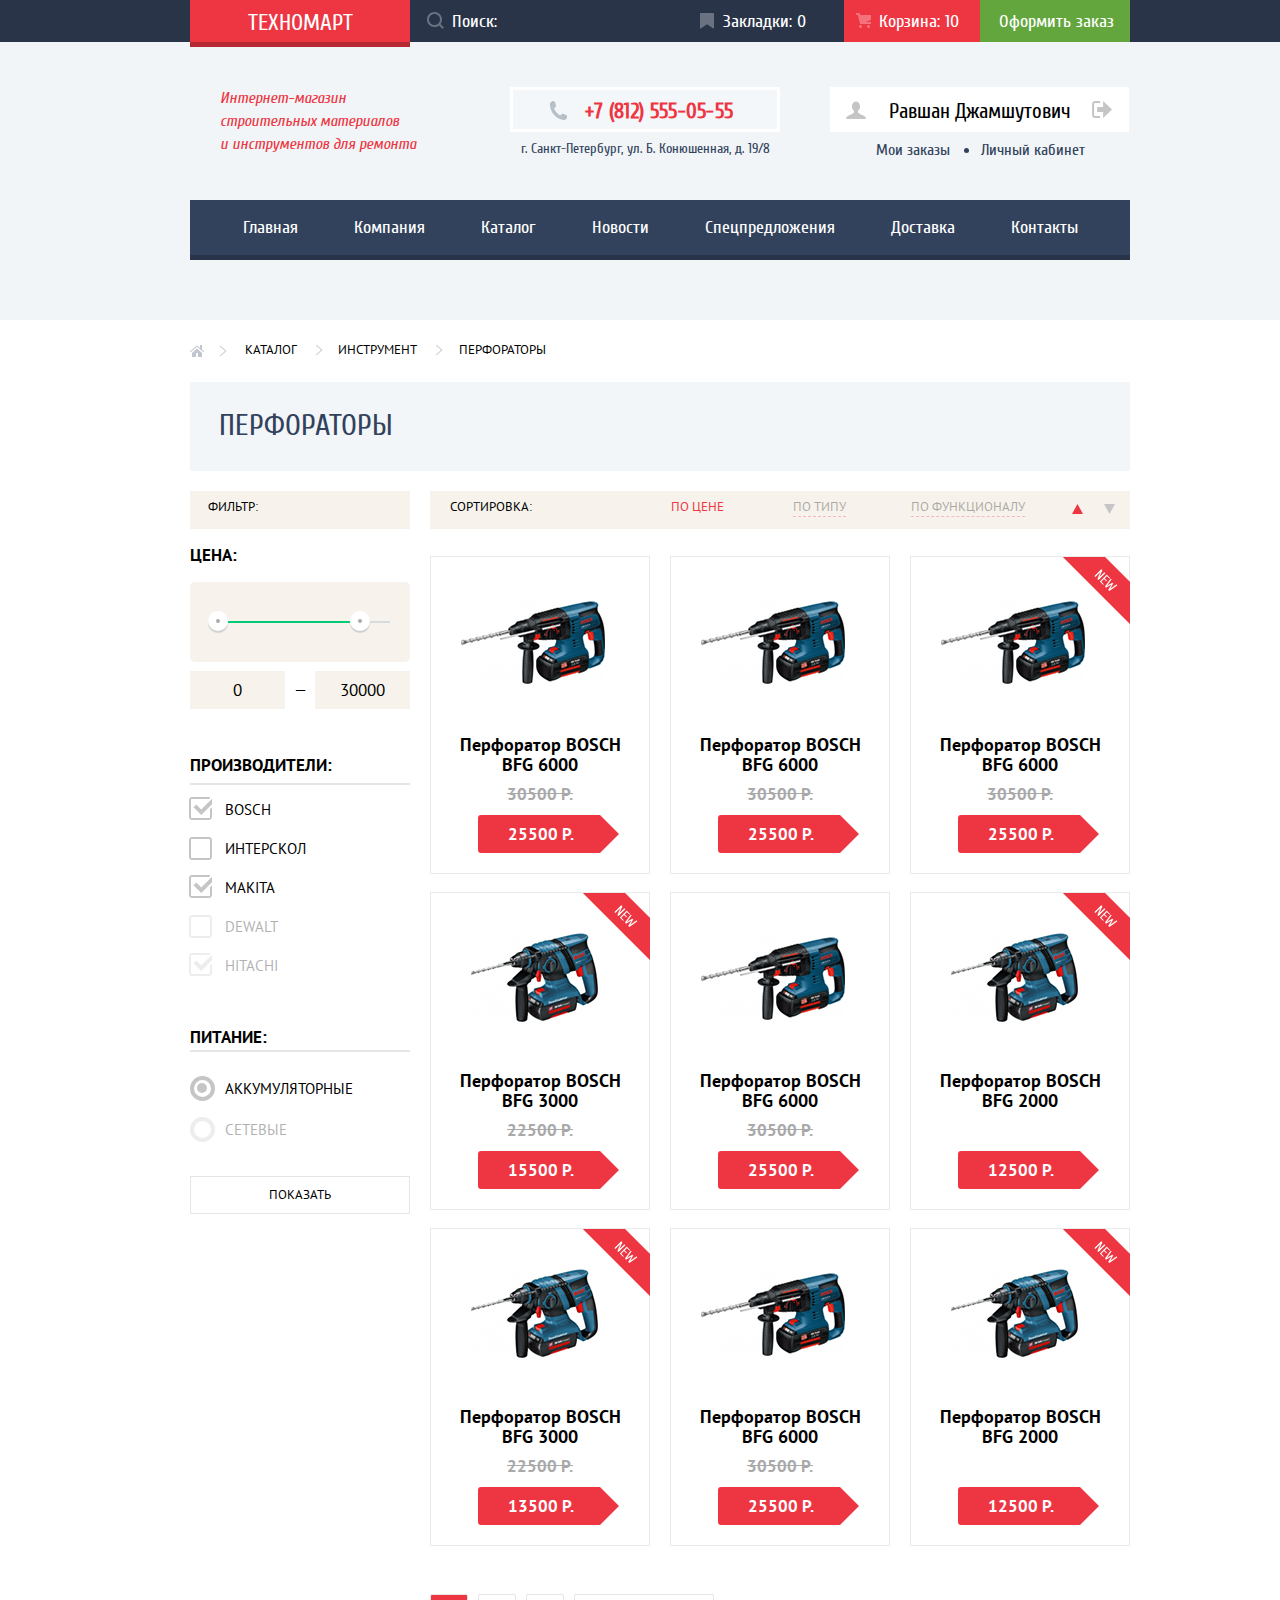
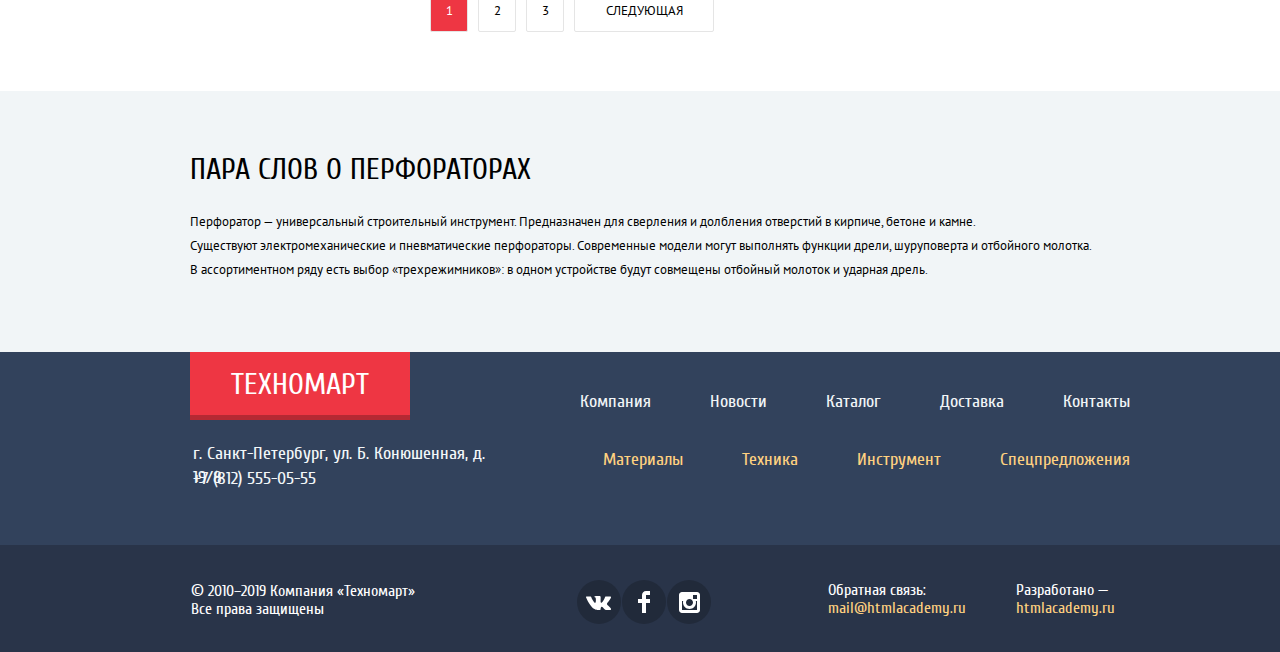
==== commit 103b0c08: "fix protect" ====
--- a/catalog.html
+++ b/catalog.html
@@ -99,8 +99,8 @@
                         <li><a class="by-price" href="">По цене</a></li>
                         <li><a class="by-type" href="">По типу</a></li>
                         <li><a class="by-function" href="">По функционалу</a></li>
-                        <li><button class="button up-button"></button></li>
-                        <li><button class="button down-button"></button></li>
+                        <li><a href="" class="up-button">Вверх</a></li>
+                        <li><a href="" class="down-button">Вниз</a></li>
                     </ul>
                 </div>
             </div>
@@ -147,11 +147,11 @@
                                 <label for="filter-Makita">Makita</label>
                             </li>
                             <li class="filter-option item-maker-list">
-                                <input class="visible-hidden  filter-input-checkbox" type="checkbox" name="Dewalt" id="filter-dewalt">
+                                <input class="visible-hidden  filter-input-checkbox" type="checkbox" name="Dewalt" id="filter-dewalt" disabled>
                                 <label for="filter-dewalt">Dewalt</label>
                             </li>
                             <li class="filter-option item-maker-list">
-                                <input class="visible-hidden filter-input-checkbox" type="checkbox" name="Hitachi" id="filter-hitachi">
+                                <input class="visible-hidden filter-input-checkbox" type="checkbox" name="Hitachi" id="filter-hitachi" checked disabled>
                                 <label for="filter-hitachi">Hitachi</label>
                             </li>
                         </ul>
@@ -165,7 +165,7 @@
                                 <label for="filter-akkum">Аккумуляторные</label>
                             </li>
                             <li class="filter-option item-power-list">
-                                <input class="visible-hidden filter-radio-input" type="radio" name="Сетевые" id="filter-power">
+                                <input class="visible-hidden filter-radio-input" type="radio" name="Сетевые" id="filter-power" disabled>
                                 <label for="filter-power"> Сетевые</label>
 
                             </li>
@@ -174,7 +174,7 @@
                     <button class="button show-button">Показать</button>
                 </form>
             </section>
-            <section class="content-catalog container">
+            <section class="content-catalog">
                 <h2 class="visible-hidden">Каталог товара</h2>
                 <ul class="item-catalog">
                     <li class="item-catalog-info">
@@ -445,7 +445,6 @@
         <iframe src="https://www.google.com/maps/embed?pb=!1m18!1m12!1m3!1d1998.6037999040354!2d30.322010416394033!3d59.938716271971415!2m3!1f0!2f0!3f0!3m2!1i1024!2i768!4f13.1!3m3!1m2!1s0x4696310fca5ba729%3A0xea9c53d4493c879f!2sBolshaya+Konyushennaya+ul.%2C+19%2C+Sankt-Peterburg%2C+Russia%2C+191186!5e0!3m2!1sen!2s!4v1441888483426"
             width="940" height="360" allowfullscreen title="Офис компании по адресу ул. Большая Конюшенная 19/8, Санкт-Петербург"></iframe>
     </div>
-    <script src="js/script.js"></script>
     <script src="js/login.min.js"></script>
 </body>
 
--- a/css/style.min.css
+++ b/css/style.min.css
@@ -1 +1 @@
-@font-face{font-family:Cuprum;font-style:normal;font-weight:400;src:url(../fonts/cuprum-v12-latin-cyrillic-regular.eot);src:local("Cuprum Regular"),local("Cuprum-Regular"),url(../fonts/cuprum-v12-latin-cyrillic-regular.eot?#iefix) format("embedded-opentype"),url(../fonts/cuprum-v12-latin-cyrillic-regular.woff2) format("woff2"),url(../fonts/cuprum-v12-latin-cyrillic-regular.woff) format("woff"),url(../fonts/cuprum-v12-latin-cyrillic-regular.ttf) format("truetype"),url(../fonts/cuprum-v12-latin-cyrillic-regular.svg#Cuprum) format("svg")}@font-face{font-family:Cuprum;font-style:italic;font-weight:400;src:url(../fonts/cuprum-v12-latin-cyrillic-italic.eot);src:local("Cuprum Italic"),local("Cuprum-Italic"),url(../fonts/cuprum-v12-latin-cyrillic-italic.eot?#iefix) format("embedded-opentype"),url(../fonts/cuprum-v12-latin-cyrillic-italic.woff2) format("woff2"),url(../fonts/cuprum-v12-latin-cyrillic-italic.woff) format("woff"),url(../fonts/cuprum-v12-latin-cyrillic-italic.ttf) format("truetype"),url(../fonts/cuprum-v12-latin-cyrillic-italic.svg#Cuprum) format("svg")}@font-face{font-family:"PT Sans";font-style:normal;font-weight:400;src:url(../fonts/pt-sans-v11-latin-cyrillic-regular.eot);src:local("PT Sans"),local("PTSans-Regular"),url(../fonts/pt-sans-v11-latin-cyrillic-regular.eot?#iefix) format("embedded-opentype"),url(../fonts/pt-sans-v11-latin-cyrillic-regular.woff2) format("woff2"),url(../fonts/pt-sans-v11-latin-cyrillic-regular.woff) format("woff"),url(../fonts/pt-sans-v11-latin-cyrillic-regular.ttf) format("truetype"),url(../fonts/pt-sans-v11-latin-cyrillic-regular.svg#PTSans) format("svg")}@font-face{font-family:"PT Sans";font-style:normal;font-weight:700;src:url(../fonts/pt-sans-v11-latin-cyrillic-700.eot);src:local("PT Sans Bold"),local("PTSans-Bold"),url(../fonts/pt-sans-v11-latin-cyrillic-700.eot?#iefix) format("embedded-opentype"),url(../fonts/pt-sans-v11-latin-cyrillic-700.woff2) format("woff2"),url(../fonts/pt-sans-v11-latin-cyrillic-700.woff) format("woff"),url(../fonts/pt-sans-v11-latin-cyrillic-700.ttf) format("truetype"),url(../fonts/pt-sans-v11-latin-cyrillic-700.svg#PTSans) format("svg")}:root{--basic-white:#FFFFFF;--basic-blue:#293449;--basic-red:#EE3643;--basic-black:#000000;--basic-blue-light:#32425C;--basic-yellow:#FFBF47;--basic-sky:#3BBCE3;--basic-pink:#DC91D8;--basic-credit:#405069;--basic-green:#63A63E;--basic-border:#367315;--basic-hover-green:#5FBB2D;--basic-active-green:#518534;--basic-salat:#8ED78F;--basic-header:#5FBB2D;--basic-orange-yellow:#FFC047;--basic-shodow-pink:#F9F5F0;--basic-gray-:#F1F5F7;--basic-red-btn:#CA2C37;--basic-shadow-orange:#FFD180;--basic-space:rgba(0, 0, 0, 0.25);--basic-vinous:#BA2732;--basic-active:#161D29;--basic-telephone:#F3F7F9;--basic-credit-button:#FF5357;--basic-fone:#F1F5F7;--basic-popular-item:#EAEAEA;--basic-fone-contact:#C5C5C5;--basic-fone-nav:#1D2739;--basic-active-red:#BA2732;--basic-old-price:#A9A9A9;--basic-filter-title:#F2F6F8;--basic-filter-bg:#F7F3EC;--basic-button-show:#E5E5E5;--basic-bookmark-hover:#32425C;--basic-alternative:rgba(255, 255, 255, 0.5);--basic-perforator:rgba(0, 0, 0, 0.25);--basic-footer:rgba(0, 0, 0, 0.24);--special:rgba(0, 0, 0, 0.0001);--basic-shadow-brand:rgba(0, 0, 0, 0.15);--basic-social:#212A3A;--basic-login-index:#3D546F;--basic-scale:#00ca74;--basic-off-scale:#D7DCDE;--basic-togle:#ABABAB;--basic-shadow:#cfcfcf;--basic-span-togle:#444444;--basic-checkbox-fone:#B5B5B5}body{min-width:960px;margin:0;padding:0;font-family:Cuprum,Arial,sans-serif;font-size:18px;line-height:24px;font-weight:400;color:var(--basic-white);background-color:var(--basic-white);background-position:top center;background-repeat:no-repeat}a{text-decoration:none}img{max-width:100%;height:auto}*,::after,::before{box-sizing:border-box}.page{height:100%}.page-body{min-height:100%;display:grid;grid-template-rows:min-content 1fr min-content;align-content:start}.main-header-navigation{display:grid;height:320px;font-size:16px;line-height:20px;color:var(--basic-white);background-color:var(--basic-fone)}:active,:hover{outline:0}.main-header-logo{width:220px;height:47px;font-size:23px;text-align:center;padding-top:11px;color:inherit;background-color:var(--basic-red);text-transform:uppercase;box-shadow:inset 0 -5px 0 var(--basic-footer)}.main-header-logo:active{outline:0;background-color:var(--basic-vinous)}.search-form{position:relative}.search-icon{position:absolute;width:17px;height:17px;top:12px;left:17px;background-image:url(../img/icon-search.svg);background-repeat:no-repeat;opacity:.3}.search-form input:hover+.search-icon{opacity:1}.search-form input:focus+.search-icon{background:url(../img/icon-search-focus.svg);background-repeat:no-repeat;opacity:1}.search-form input[type=text]{width:270px;height:42px;padding-left:42px;font:inherit;color:var(--basic-white);background-color:var(--basic-blue);border:none}.search-form input:focus{color:var(--basic-black);background-color:var(--basic-white)}::-webkit-input-placeholder{color:var(--basic-white)}:focus::-webkit-input-placeholder{color:transparent}.container{width:940px;margin:0 auto;padding:0 20px}.main-header-bar{margin:0;padding:0;height:42px;font-size:18px;line-height:24px;background-color:var(--basic-blue)}.bar-position{display:flex;flex-wrap:wrap;width:940px;margin:0;right:0}.main-header-bar a{display:block}.main-header-bookmarks{position:relative;width:150px;height:42px;padding-top:10px;padding-left:43px;color:inherit;background-color:var(--basic-blue)}.main-header-bookmarks::before{content:"";position:absolute;top:13px;left:20px;width:14px;height:16px;background-image:url(../img/icon-bookmarks.svg);opacity:.3}.main-header-bookmarks:hover:before{opacity:1}.main-header-bookmarks:hover:active{opacity:.3}.main-header-bookmarks:hover:focus{opacity:.3}.main-header-bookmarks:active{color:var(--basic-alternative);background-color:var(--basic-active)}.main-header-cart{position:relative;width:150px;height:42px;padding-top:10px;padding-left:49px;color:inherit;background-color:var(--basic-blue)}.main-header-cart::before{content:"";position:absolute;top:13px;left:26px;width:15px;height:15px;background-image:url(../img/icon-cart.svg);opacity:.3}.main-header-cart:hover:before{opacity:1}.main-header-cart:active:before{opacity:.3}.main-header-cart:focus:before{opacity:.3}.main-header-cart:active{color:var(--basic-alternative);background-color:var(--basic-active)}.main-header-order{width:150px;height:42px;padding-top:10px;padding-left:19px;color:inherit;background-color:var(--basic-green)}.main-header-order:hover{background-color:var(--basic-header)}.main-header-order:active{color:var(--basic-alternative);background-color:var(--basic-green)}.header-info-title{width:197px;height:71px;position:absolute;left:50px;top:-15px;font-size:16px;line-height:23px;font-style:italic;color:var(--basic-red)}.header-info-title p{margin:0;padding:0}.header-info{margin:0;padding:0}.header-info .container{display:flex;flex-wrap:wrap;padding-top:30px;position:relative}.main-header-contact{position:relative}.contact-phone::before{content:"";position:absolute;left:36px;top:11px;width:18px;height:19px;background-image:url(../img/icon-phone.svg)}.contact-phone{padding-top:6px;padding-left:72px;letter-spacing:.3px;position:absolute;left:320px;bottom:0;width:270px;height:45px;font-family:Cuprum,Arial,sans-serif;font-style:normal;font-weight:700;font-size:21px;line-height:30px;color:var(--basic-red);background-color:var(--basic-telephone);border:3px solid var(--basic-white)}.contact-addres{margin:0;padding:0;position:absolute;left:330px;top:5px;width:250px;height:24px;font-size:14px;line-height:24px;color:var(--basic-blue-light);text-align:center}.header-info-login{display:flex;flex-wrap:wrap;margin:0 auto;padding:0;font-size:21px;line-height:21px;color:var(--basic-black);text-align:center;position:relative}.login{padding:12px 45px;width:121px;height:45px;position:absolute;left:210px;bottom:0;color:var(--basic-black);background-color:var(--basic-white)}.login::before{content:"";position:absolute;top:14px;left:18px;width:20px;height:17px;background-image:url(../img/icon-login.svg)}.login:hover:before{background-image:url(../img/icon-login-hover.svg)}.login:active:before{background-image:url(../img/icon-login.svg)}.registration{padding:12px 24px;width:150px;height:45px;position:absolute;left:340px;bottom:0;color:var(--basic-black);background-color:var(--basic-white)}.login:hover{color:var(--basic-red)}.registration:hover{color:var(--basic-red)}.login:active{color:var(--basic-fone-contact)}.registration:active{color:var(--basic-fone-contact)}.header-site-navigation{display:flex;align-items:center;justify-content:center;flex-wrap:wrap;height:60px;margin:0;padding:0;margin-top:7px;list-style:none;background-color:var(--basic-blue-light);box-shadow:inset 0 -5px 0 var(--basic-blue)}.header-site-navigation li{font-family:Cuprum,Arial,sans-serif;font-style:normal;font-weight:400;font-size:18px;line-height:24px}.header-site-navigation a{display:block;padding:16px 28px 20px 28px;text-align:center;color:var(--basic-white)}.header-site-navigation a:hover{background-color:var(--basic-blue);box-shadow:inset 0 -5px 0 var(--basic-blue)}.header-site-navigation a:active{background-color:var(--basic-fone-nav);opacity:.5}.visible-hidden{position:absolute;width:1px;height:1px;margin:-1px;border:0;padding:0;white-space:nowrap;clip-path:inset(100%);clip:rect(0 0 0 0);overflow:hidden}.cart-catalog{width:136px;height:42px;padding-top:10px;padding-left:35px;color:inherit;background-color:var(--basic-red);position:relative}.cart-catalog::before{content:"";position:absolute;top:13px;left:12px;width:15px;height:15px;background-image:url(../img/icon-cart.svg);opacity:.3}.cart-catalog:hover:before{opacity:1}.cart-catalog:hover:active{opacity:.3}.cart-catalog:hover:focus{opacity:.3}.bookmarks-catalog{width:164px;height:42px;position:relative;padding-top:10px;padding-left:43px;color:inherit;background-color:var(--basic-blue)}.bookmarks-catalog::before{content:"";position:absolute;top:13px;left:20px;width:14px;height:16px;background-image:url(../img/icon-bookmarks.svg);opacity:.3}.bookmarks-catalog:hover:before{opacity:1}.bookmarks-catalog:hover:active{opacity:.3}.bookmarks-catalog:hover:focus{opacity:.3}.bookmarks-catalog:active{color:var(--basic-alternative);background-color:var(--basic-active)}.content{display:grid;padding-top:59px;padding-bottom:59px;font-size:24px;line-height:30px;vertical-align:middle}.content-list{display:grid;grid-template-columns:300px 300px 300px;grid-template-rows:123px 123px 123px;grid-template-areas:"materials tool technik ." "gallery-slider discount delivery .";column-gap:20px;grid-row-gap:20px;margin:0;padding:0;list-style:none;position:relative}.content-list h3{padding:0;margin:0;font-family:Cuprum,Arial,sans-serif;font-style:normal;font-weight:700;font-size:24px;line-height:30px;position:absolute;top:20px;left:22px;bottom:73px;right:159px;letter-spacing:.7px}.content-item-materials{position:relative;grid-area:materials;background-color:var(--basic-yellow)}.content-item-materials::before{content:"";position:absolute;left:230px;width:70px;height:70px;background-image:url(../img/new.png)}.content-item-materials img{position:absolute;top:31px;right:43px;bottom:27px}.content-item-tool{position:relative;grid-area:tool;background-color:var(--basic-sky)}.content-item-tool img{position:absolute;top:34px;right:31px;bottom:28px}.content-item-technik{position:relative;grid-area:technik;background-color:var(--basic-pink)}.content-item-technik img{position:absolute;top:31px;right:31px;bottom:30px}.content-item-button{padding-top:10px;width:135px;height:38px;position:absolute;bottom:21px;left:23px;font-size:14px;line-height:18px;border:none;text-align:center;text-transform:uppercase;color:var(--basic-white);background-color:hsla(0,0%,100%,.3);cursor:pointer}.content-item-button:hover{background-color:var(--basic-fone-contact);opacity:.3}.content-item-button:active{background-color:var(--basic-old-price);opacity:.3}.slider-gallery{width:620px;height:266px;grid-area:gallery-slider;position:relative}.title-slider p{padding:0;margin:0}.title-slider p:first-child{width:240px;height:36px;position:absolute;letter-spacing:.8px;top:23px;left:24px;bottom:45px;right:356px;font-family:Cuprum,Arial,sans-serif;font-style:normal;font-weight:700;font-size:36px;line-height:36px;text-transform:uppercase}.title-slider p:last-child{width:258px;height:24px;position:absolute;top:64px;left:24px;right:338px;bottom:16px;font-family:Cuprum,Arial,sans-serif;font-style:normal;font-weight:400;font-size:18px;line-height:24px;text-transform:none}.open-catalog{width:192px;height:38px;position:absolute;top:201px;left:24px;padding:11px 46px;font-family:Cuprum,Arial,sans-serif;font-style:normal;font-weight:400;font-size:14px;line-height:18px;text-transform:uppercase;background-color:var(--basic-red);color:var(--basic-white)}.open-catalog:hover{background-color:var(--basic-red-btn)}.open-catalog:active{background-color:var(--basic-active-red)}.slider-gallery-1{display:none;width:620px;height:266px;grid-area:gallery-slider;position:relative}.title-slider-1 p{margin:0;padding:0}.title-slider-1 p:first-child{width:240px;height:36px;position:absolute;top:23px;left:24px;bottom:45px;right:356px;font-family:Cuprum,Arial,sans-serif;font-style:normal;font-weight:700;font-size:36px;line-height:36px;text-transform:uppercase}.title-slider-1 p:last-child{width:258px;height:24px;position:absolute;top:64px;left:24px;right:338px;bottom:16px;font-family:Cuprum,Arial,sans-serif;font-style:normal;font-weight:400;font-size:18px;line-height:24px;text-transform:none}.content-item-slider{position:relative}.slider-controls{position:absolute;bottom:105px;left:25px;z-index:20;display:flex;flex-wrap:wrap;width:575px;justify-content:space-between}.content-item-slider .active{background-image:url(../img/btn-color.svg);background-repeat:no-repeat;background-position:60% 60%}.left-button{width:10px;height:10px;border:none;cursor:pointer;background-color:var(--basic-white);border-radius:70%;position:absolute;left:294px;bottom:36px}.right-button{width:10px;height:10px;border:none;cursor:pointer;background-color:var(--basic-white);border-radius:70%;position:absolute;left:314px;bottom:36px}.slider-btn{width:22px;height:40px;background-image:url(../img/scroll-left.svg);background-repeat:no-repeat;border:none;background-color:transparent;cursor:pointer}.right{transform:rotate(-180deg)}.content-discount-item{position:relative;grid-area:discount;background-color:var(--basic-salat)}.content-discount-item img{position:absolute;top:27px;right:45px;bottom:25px}.special-right{grid-column-start:3;grid-column-end:3}.content-delivery-item{position:relative;grid-area:delivery;background-color:var(--basic-orange-yellow)}.content-delivery-item img{position:absolute;top:32px;right:31px;bottom:28px}.special-bottom{grid-column-start:3;grid-column-end:3;grid-row-start:3;grid-row-end:3}.current{display:block}.popular-items{height:420px;margin-bottom:77px}.popular-items-title{display:flex;flex-wrap:wrap;align-items:center;justify-content:space-between;height:89px;margin:0;padding:0;padding-left:27px;margin-bottom:20px;font-size:30px;line-height:30px;text-transform:uppercase;text-align:center;color:var(--basic-blue-light);background-color:var(--basic-shodow-pink)}.popular-items-title h2{width:264px;height:30px;padding:0;margin:0;font:inherit;font-size:30px;line-height:30px}.popular-items-button{width:192px;height:38px;margin-right:14px;font-size:14px;line-height:18px;color:var(--basic-white);background-color:var(--basic-red);text-align:center;padding-top:10px;text-transform:uppercase;border:none;cursor:pointer}.popular-items-button:hover{background-color:var(--basic-red-btn)}.popular-items-button:active{background-color:var(--basic-active-red)}.popular-items-list{display:grid;grid-template-columns:220px 220px 220px 220px;grid-template-rows:318px 318px 318px 318px;column-gap:20px;margin:0;padding:0;list-style:none;font-family:PTSans,Arial,sans-serif;font-style:normal;font-weight:700;font-size:18px;line-height:20px;text-align:center;background-color:var(--basic-white)}.popular-items-list h3{width:157px;height:41px;font-family:"PT Sans",Arial,sans-serif;font-style:normal;font-weight:700;font-size:18px;line-height:20px}.popular-item-catalog:nth-child(even)::before{content:"";position:absolute;left:149px;width:70px;height:70px;background-image:url(../img/new.png)}.popular-item-catalog{position:relative;border:1px solid var(--basic-popular-item)}.hover-button{display:none}.buy-button{width:135px;height:38px;position:absolute;left:41px;top:38px;font-family:Cuprum,Arial,sans-serif;font-style:normal;font-weight:400;font-size:14px;line-height:18px;color:var(--basic-white);text-align:center;text-transform:uppercase;background-color:var(--basic-green);border-radius:2px;box-shadow:inset 0 -3px 0 var(--basic-border);border:none;cursor:pointer}.buy-button::before{content:"";position:absolute;left:25px;width:15px;height:15px;background-image:url(../img/icon-cart.svg);opacity:.3}.buy-button:hover{background-color:var(--basic-hover-green)}.buy-button:active{background-color:var(--basic-active-green)}.in-bookmarks-button{width:135px;height:38px;position:absolute;top:86px;left:41px;font-family:Cuprum,Arial,sans-serif;font-style:normal;font-weight:400;font-size:14px;line-height:18px;text-align:center;text-transform:uppercase;color:var(--basic-blue-light);background-color:var(--basic-white);border:3px solid var(--basic-green);box-sizing:border-box;border-radius:2px;cursor:pointer}.in-bookmarks-button:hover{border:3px solid var(--basic-blue-light)}.in-bookmarks-button:active{border:3px solid var(--basic-blue-light);opacity:.5}.popular-item-catalog:hover .hover-button{display:block;position:absolute}.popular-item-catalog:hover img{display:none}.popular-item-catalog:hover{box-shadow:0 4px 20px var(--basic-popular-item)}.item-image{position:absolute;top:6px;left:18px;bottom:148px;right:18px;width:184px;height:164px}.item-image-1{position:absolute;top:29px;left:40px;bottom:177px;right:53px;width:127px;height:112px}.item-image-2{position:absolute;top:22px;left:33px;bottom:168px;right:43px;width:144px;height:128px}.popular-items-list h3{position:absolute;top:178px;left:30px;bottom:97px;right:24px;margin:0;padding:0;font-size:18px;line-height:20px;color:var(--basic-black)}.old-price{margin:0;padding:0;position:absolute;top:228px;left:24px;bottom:72px;right:24px;font-family:"PT Sans",Arial,sans-serif;font-style:normal;font-weight:700;font-size:17px;line-height:18px;text-align:center;text-decoration-line:line-through;text-transform:uppercase;color:var(--basic-old-price);cursor:pointer}.new-price-button{padding-right:20px;margin-top:258px;margin-left:16px;width:141px;height:38px;font-family:"PT Sans",Arial,sans-serif;font-style:normal;font-weight:700;font-size:17px;line-height:18px;color:var(--basic-white);background-color:var(--basic-red);text-transform:uppercase;border:none;position:relative;border-radius:3px 0 0 3px;cursor:pointer}.new-price-button:after{content:"";position:absolute;top:0;right:-19px;width:0;height:0;border:19px solid #fff;border-left-color:#ee3643}.new-price-button:hover::after{border-left-color:var(--basic-red-btn)}.new-price-button:active::after{border-left-color:var(--basic-active-red)}.new-price-button:hover{background-color:var(--basic-red-btn)}.new-price-button:active{background-color:var(--basic-active-red)}.popular-brand{display:grid;margin-bottom:70px;max-height:420px}.popular-brand-title{display:flex;flex-wrap:wrap;align-items:center;justify-content:space-between;height:89px;margin:0;padding:0;padding-left:28px;text-transform:uppercase;text-align:center;color:var(--basic-blue-light);background-color:var(--basic-shodow-pink)}.popular-brand-title h2{width:367px;height:30px;padding:0;margin:0;padding-top:1px;font:inherit;font-size:30px;line-height:30px}.popular-brand-title a{margin-right:18px;padding-top:11px}.popular-brand-button{width:192px;height:38px;font-size:14px;line-height:18px;color:var(--basic-white);background-color:var(--basic-red);text-align:center;text-transform:uppercase;border:none;cursor:pointer}.popular-brand-button:hover{background-color:var(--basic-red-btn)}.popular-brand-button:active{background-color:var(--basic-active-red)}.popular-brand-gallery{display:grid;grid-template-columns:220px 220px 220px 220px;grid-template-rows:145px 145px 145px 145px;column-gap:20px;grid-row-gap:20px;padding:0}.popular-brand-gallery a{display:block;width:220px;height:145px}.brand{position:relative;background:var(--basic-white);border:1px solid var(--basic-popular-item);box-sizing:border-box}.brand-img-1 img{position:absolute;top:54px;left:47px;bottom:54;right:47px}.brand-img-2 img{position:absolute;top:50px;left:48px;bottom:55px;right:49px}.brand-img-3 img{position:absolute;top:48px;left:37px;bottom:53px;right:37px}.brand-img-4 img{position:absolute;top:34px;left:9px;bottom:36px;right:11px}.brand-img-5 img{position:absolute;top:58px;left:28px;bottom:56px;right:23px}.brand-img-6 img{position:absolute;top:35px;left:47px;bottom:36px;right:49px}.brand-img-7 img{position:absolute;top:24px;left:35px;bottom:25px;right:34px}.brand-img-8 img{position:absolute;top:38px;left:6px;bottom:42px;right:8px}.brand:active{opacity:.5}.brand:hover{filter:drop-shadow(0 4px 20px var(--basic-shadow-brand))}.service{height:522px;margin-bottom:70px;background-color:var(--basic-gray-);color:var(--basic-black);position:relative}.service-title{width:107px;height:30px;margin:0;padding:0;position:absolute;top:64px;font-family:Cuprum,Arial,sans-serif;font-style:normal;font-weight:400;font-size:30px;line-height:30px;text-transform:uppercase}.service-title-info{margin:0;padding:0;width:394px;height:49px;position:absolute;top:118px;font-family:"PT Sans",Arial,sans-serif;font-style:normal;font-weight:400;font-size:13px;line-height:24px}.service-info{position:absolute;top:237px;margin:0;padding:0;list-style:none}.service-info .open-color{background-color:var(--basic-white);color:var(--basic-blue-light)}.service-info .open-color-1{background-color:var(--basic-blue-light);color:var(--basic-white)}.service-delivery-button{width:241px;height:61px;font-family:Cuprum,Arial,sans-serif;font-style:normal;font-weight:700;font-size:21px;line-height:30px;padding-left:22px;padding-right:139px;letter-spacing:.6px;background-color:var(--basic-white);color:var(--basic-blue-light);border:none}.service-info button{cursor:pointer}.service-delivery-button:hover{background-color:var(--basic-blue);color:var(--basic-white)}.service-delivery-button:active{background-color:var(--basic-white);color:var(--basic-blue-light)}.service-garanty-button{width:240px;height:61px;padding-right:140px;padding-left:22px;letter-spacing:.6px;font-family:Cuprum,Arial,sans-serif;font-style:normal;font-weight:700;font-size:21px;line-height:30px;color:var(--basic-white);border:none;background-color:var(--basic-blue-light);box-shadow:0 1px 0 var(--basic-blue),inset 0 1px 0 var(--basic-credit)}.service-garanty-button:hover{background-color:var(--basic-blue)}.service-garanty-button:active{background-color:var(--basic-white);color:var(--basic-blue-light)}.service-credit-button{width:240px;height:61px;padding-left:22px;padding-right:157px;letter-spacing:.6px;font-family:Cuprum,Arial,sans-serif;font-style:normal;font-weight:700;font-size:21px;line-height:30px;color:var(--basic-white);border:none;background-color:var(--basic-blue-light);box-shadow:0 1px 0 var(--basic-blue),inset 0 1px 0 var(--basic-credit)}.service-credit-button:hover{background-color:var(--basic-blue)}.service-credit-button:active{background-color:var(--basic-white);color:var(--basic-blue-light)}.shadow-slider{display:none}.about-delivery{position:relative;width:620px;height:285px;color:var(--basic-bookmark-hover);text-transform:uppercase}.about-delivery h3{margin:0;padding:0;font-family:Cuprum,Arial,sans-serif;font-style:normal;font-weight:400;font-size:30px;line-height:30px;position:absolute;top:235px;left:320px;bottom:257px;width:305px;height:30px}.about-delivery p{margin:0;padding:0;position:absolute;top:295px;left:320px;width:300px;height:99px;font-family:"PT Sans",Arial,sans-serif;font-style:normal;font-weight:400;font-size:13px;line-height:24px;text-transform:none;color:var(--basic-black)}.about-delivery img{margin:0;padding:0;position:absolute;top:257px;left:471px;right:131px;bottom:4px;width:468px;height:261px}.about-garanty{position:relative;width:620px;height:285px;color:var(--basic-bookmark-hover);text-transform:uppercase;font:inherit;font-size:21px;line-height:30px;color:var(--basic-blue-light)}.about-garanty h3{margin:0;padding:0;font-family:Cuprum,Arial,sans-serif;font-style:normal;font-weight:400;font-size:30px;line-height:30px;position:absolute;top:235px;left:320px;bottom:257px;width:305px;height:30px}.about-garanty p{margin:0;padding:0;position:absolute;top:295px;left:320px;bottom:128px;width:300px;height:99px;font-family:"PT Sans",Arial,sans-serif;font-style:normal;font-weight:400;font-size:13px;line-height:24px;text-transform:none;color:var(--basic-black)}.about-garanty img{margin:0;padding:0;position:absolute;top:257px;left:471px;right:131px;bottom:4px;width:468px;height:261px}.about-credit{position:relative;width:620px;height:285px;color:var(--basic-bookmark-hover);text-transform:uppercase;font:inherit;font-size:21px;line-height:30px;color:var(--basic-blue-light)}.about-credit h3{margin:0;padding:0;font-family:Cuprum,Arial,sans-serif;font-style:normal;font-weight:400;font-size:30px;line-height:30px;position:absolute;top:235px;left:320px;bottom:257px;width:305px;height:30px}.about-credit p{margin:0;padding:0;position:absolute;top:295px;left:320px;bottom:128px;width:300px;height:99px;font-family:"PT Sans",Arial,sans-serif;font-style:normal;font-weight:400;font-size:13px;line-height:24px;text-transform:none;color:var(--basic-black)}.about-credit img{margin:0;padding:0;position:absolute;top:257px;left:471px;right:131px;bottom:4px;width:468px;height:261px}.credit-button{width:195px;height:38px;position:absolute;left:320px;top:375px;font-family:Cuprum,Arial,sans-serif;font-style:normal;font-weight:400;font-size:14px;line-height:18px;text-align:center;text-transform:uppercase;color:var(--basic-white);background-color:var(--basic-credit-button);border:none}.credit-button:hover{background-color:var(--basic-active-red)}.credit-button:active{background-color:var(--basic-red-btn)}.column-index{display:grid;grid-template-columns:470px 470px;column-gap:170px;margin-bottom:69px}.about-company h2{padding:0;margin:0;padding-bottom:24px;font:inherit;font-size:30px;line-height:30px;text-transform:uppercase;color:var(--basic-black)}.about-company-info{font-family:"PT Sans",Arial,sans-serif;font-style:normal;font-weight:400;font-size:13px;line-height:24px;text-transform:none;color:var(--basic-black)}.about-company-info p{margin:0;padding:0}.about-company-info p:first-child{padding-bottom:25px}.activity-company{margin:0;padding:0;list-style:none;color:var(--basic-black);position:relative}.activity-company li{display:block;margin:0;padding:3px 0 9px 0;font-family:Cuprum,Arial,sans-serif;font-style:normal;font-weight:400;font-size:18px;line-height:24px}.activity-company li:nth-child(1)::before{content:"";position:absolute;top:16px;width:25px;height:2px;background-color:var(--basic-red)}.activity-company li:nth-child(2)::before{content:"";position:absolute;top:50px;width:25px;height:2px;background-color:var(--basic-red)}.activity-company li:nth-child(3)::before{content:"";position:absolute;top:84px;width:25px;height:2px;background-color:var(--basic-red)}.company-direction{position:relative;padding-left:37px;font:inherit;color:var(--basic-black)}.about-company button{margin:0;padding:0;margin-top:11px}.about-company-button{width:220px;height:38px;font-family:Cuprum,Arial,sans-serif;font-style:normal;font-weight:400;font-size:14px;line-height:18px;text-transform:uppercase;color:var(--basic-white);background-color:var(--basic-red);border:none;cursor:pointer}.about-company-button:hover{background-color:var(--basic-active-red)}.about-company-button:active{background-color:var(--basic-red-btn)}.service-info::after{content:"";position:absolute;bottom:-50px;left:230px;background-image:url(../img/service-btn-shadow.png);width:10px;height:279px}.company-contacts button{margin:0;padding:0;margin-top:26px;font-family:Cuprum,Arial,sans-serif;font-style:normal;font-weight:400}.company-contacts h2{margin:0;padding:0;padding-bottom:24px;font-family:Cuprum,Arial,sans-serif;font-style:normal;font-weight:400;font-size:30px;line-height:30px;text-transform:uppercase;color:var(--basic-black)}.company-contacts p{margin:0;padding:0;padding-bottom:32px}.geo-contacts{font-family:"PT Sans",Arial,sans-serif;font-style:normal;font-weight:400;font-size:13px;line-height:24px;color:var(--basic-black);text-transform:none}.button-contacts{width:300px;height:38px;font-size:14px;line-height:18px;text-transform:uppercase;background-color:var(--basic-red);color:var(--basic-white);border:none;cursor:pointer}.button-contacts:hover{background-color:var(--basic-active-red)}.button-contacts:active{background-color:var(--basic-red-btn)}.company-contacts img{width:300px;height:158px;display:block}.up-footer-menu{margin:0;padding:0;height:193px;position:relative}.page-footer{background-color:var(--basic-blue-light)}.logo-footer{padding:21px;position:absolute;text-align:center;font-size:30px;text-transform:uppercase;width:220px;height:68px;background-color:var(--basic-red);box-shadow:inset 0 -5px 0 var(--basic-footer);color:var(--basic-white)}.logo-footer:active{background-color:var(--basic-vinous)}.footer-list{display:flex;flex-wrap:wrap;align-items:flex-end;justify-content:flex-end;margin:0;padding:0;list-style:none}.footer-list a{display:block;padding-top:38px;padding-left:59px;padding-bottom:34px}.footer-list li{font-family:Cuprum,Arial,sans-serif;font-style:normal;font-weight:400;font-size:18px;line-height:24px}.footer-menu{color:var(--basic-gray-);text-decoration:none}.footer-menu:hover{text-decoration-line:underline}.footer-menu:active{opacity:.5;text-decoration-line:none}.addres{width:321px;height:49px;position:absolute;top:90px;left:3px;margin:0;padding:0;font:inherit;color:var(--basic-telephone)}.telephone{width:321px;height:49px;position:absolute;top:115px;left:3px;margin:0;padding:0;font:inherit;color:var(--basic-telephone)}.page-footer-bottom{display:flex;flex-wrap:wrap;flex-direction:row;align-items:flex-end;justify-content:flex-end;margin:0;padding:0;font-family:Cuprum,Arial,sans-serif;font-style:normal;font-weight:400;font-size:18px;line-height:24px;list-style:none}.page-footer-bottom li{padding-left:59px}.page-footer-bottom-list{color:var(--basic-shadow-orange)}.page-footer-bottom-list:hover{text-decoration-line:underline}.page-footer-bottom-list:active{text-decoration-line:none;opacity:.5}.page-footer-down{height:107px;background-color:var(--basic-blue)}.position-feedback{display:flex;flex-wrap:wrap;padding-top:35px;margin:0}.copyright p{margin:0;padding:0;padding-top:2px;padding-left:1px;font-family:Cuprum,Arial,sans-serif;font-style:normal;font-weight:400;font-size:16px;line-height:18px;color:var(--basic-white)}.position-feedback ul{display:flex;flex-wrap:wrap;justify-content:space-between;width:90px}.social-icon{margin:0;padding:0;list-style:none;text-align:center}.social-button{display:flex;flex-wrap:wrap;margin-left:162px;width:44px;height:44px;background-color:var(--basic-social);border-radius:50%;color:var(--basic-white);position:relative}.vk{position:absolute;width:44px;height:44px;background-image:url(../img/vk.svg);background-repeat:no-repeat;background-position:center}.instagram{position:absolute;width:44px;height:44px;background-image:url(../img/instagram.svg);background-repeat:no-repeat;background-position:center}.facebook{position:absolute;width:44px;height:44px;background-image:url(../img/facebook.svg);background-repeat:no-repeat;background-position:center}.social-button:hover{background-color:var(--basic-red)}.social-button:active{background-color:var(--basic-red)}.social-icon span{visibility:hidden}.feedbacks{display:flex;flex-wrap:wrap;margin:0;padding:0;position:relative}.feedbacks li:first-child{position:absolute;left:323px;top:1px}.feedbacks li:last-child{position:absolute;left:511px;top:1px}.footer-feedback{list-style:none;font-family:Cuprum,Arial,sans-serif;font-style:normal;font-weight:400;font-size:16px;line-height:18px;color:var(--basic-white)}.feedback-contacts{color:var(--basic-shadow-orange)}.feedback-contacts:hover{text-decoration-line:underline}.feedback-contacts:active{text-decoration-line:none;color:var(--basic-red)}.added-to-card p{font-size:25px;line-height:25px;margin:0;margin-top:20px;margin-left:-200px;padding:0;color:var(--basic-black);text-align:center}.added-to-card-icon{position:relative;width:66px;height:66px;margin-right:33px;border-radius:50%;background-color:var(--basic-green)}.added-to-card-icon::before{position:absolute;top:30px;left:21px;width:35px;height:8px;content:"";-webkit-transform:rotate(-45deg);transform:rotate(-45deg);border-radius:1px;background-color:var(--basic-white)}.added-to-card-icon::after{position:absolute;top:35px;left:12px;width:22px;height:8px;content:"";-webkit-transform:rotate(45deg);transform:rotate(45deg);border-radius:1px;background-color:var(--basic-white)}.added-to-card .btn-size{display:grid;grid-row-gap:10px;text-align:center;margin-top:-20px}.pop-up{font-size:13px;line-height:18px;position:fixed;top:200px;left:620px;display:none;width:620px;margin-left:-310px;border:none}.pop-up-close{font-size:0;position:absolute;top:9px;right:9px;width:21px;height:21px;cursor:pointer;border:none;outline:0;background:0 0}.added-to-card,.modal-write-us{margin:0;margin-left:-180px;padding:0;background-color:var(--basic-white);border-top:5px solid var(--basic-red)}.pop-up-wrapper{display:grid;grid-template-columns:240px 200px 1fr;position:relative;margin:40px 80px;width:470px;height:200px;font-family:Cuprum,Arial,sans-serif;font-style:normal;font-weight:400;font-size:14px;line-height:18px}.column-write{display:grid}.column-write-1{display:grid}.user-label{font-size:18px;line-height:18px;margin:0;padding:0;color:var(--basic-black);margin-bottom:5px}.last{display:grid;grid-column-start:1;grid-column-end:1;margin-top:20px}.user-field{font-family:"PT Sans",Arial,sans-serif;width:220px;height:38px;border:2px solid #d7dcde;border-radius:3px}.message-text{display:grid;grid-column-start:1;grid-column-end:1;font-family:"PT Sans",Arial,sans-serif;width:460px;height:114px;padding:0;margin:0;border:2px solid #d7dcde;border-radius:3px;resize:none;margin-top:5px}.message-text::placeholder{font:inherit;font-size:14px;line-height:18px;padding-left:10px;padding:10px;color:var(--basic-black)}.btn-field{padding:37px 0;background-color:var(--basic-fone)}.pop-up .main-btn{display:block;font-family:Cuprum,Arial,sans-serif;font-style:normal;font-weight:400;font-size:14px;line-height:18px;background-color:var(--basic-red);color:var(--basic-white);width:410px;height:38px;margin-left:100px;border:none;text-transform:uppercase}.pop-up .main-btn:hover{background-color:var(--basic-red-btn)}.pop-up .main-btn:active{background-color:var(--basic-vinous)}.pop-up-close::after,.pop-up-close::before{position:absolute;top:0;right:-35px;width:21px;height:5px;content:"";border-radius:1px;background-color:var(--basic-red)}.pop-up-close::before{transform:rotate(45deg)}.pop-up-close::after{transform:rotate(-45deg)}.pop-up iframe{border:none}.user-field::placeholder{font:inherit;font-size:14px;line-height:18px;padding-left:10px;color:var(--basic-black)}.modal-static-map{width:940px;height:360px;border:none;box-shadow:0 0 14px 10px var(--basic-shadow-brand)}.modal-show{display:block}.modal-animation{animation-name:pew;animation-duration:.6s}@keyframes pew{0%{transform:translateY(-2000px)}70%{transform:translateY(30px)}90%{transform:translateY(-10px)}100%{transform:translateY(0)}}.login-name{padding:14px;position:absolute;left:190px;bottom:0;width:299px;height:45px;font:inherit;font-size:21px;line-height:21px;text-align:center;color:var(--basic-black);background-color:var(--basic-white)}.login-name::before{content:"";position:absolute;left:16px;background-image:url(../img/icon-user.svg);width:20px;height:18px}.login-name::after{content:"";position:absolute;right:17px;width:20px;height:17px;background-image:url(../img/icon-login-out.svg)}.login-name:hover:before{background-image:url(../img/icon-user-hover.svg)}.login-name:active:before{background-image:url(../img/icon-user.svg)}.login-name:hover:after{background-image:url(../img/icon-logout.svg)}.login-name:active:after{background-image:url(../img/icon-login-out.svg)}.login-name:active{color:var(--basic-fone-contact)}.my-order{width:105px;position:absolute;top:9px;left:220px;font:inherit;font-size:16px;line-height:18px;text-align:center;color:var(--basic-blue-light)}.my-order::after{content:"";position:absolute;top:7px;left:104px;width:5px;height:5px;background-color:var(--basic-blue-light);border-radius:50%}.my-cabinet{width:105px;position:absolute;top:9px;left:340px;font:inherit;font-size:16px;line-height:18px;text-align:center;color:var(--basic-blue-light)}.my-cabinet:hover,.my-order:hover{color:var(--basic-red)}.my-cabinet:active,.my-order:active{color:var(--basic-fone-contact)}.main-header-cart-catalog{width:136px;font:inherit;color:var(--basic-white);background-color:var(--basic-red)}.main-header-cart-catalog:hover{background-color:var(--basic-active-red)}.main-header-cart-catalog:active{background-color:var(--basic-red-btn)}.main-catalog-unit{display:flex;align-items:flex-start;justify-content:flex-start;flex-wrap:wrap;font-family:"PT Sans",Arial,sans-serif;font-style:normal;font-weight:400;font-size:13px;line-height:18px;margin:0;padding:0;list-style:none;position:relative}.main-catalog-unit a{display:block;padding:21px 41px 20px 0}.main-catalog-unit li:first-child{padding-top:3px}.main-catalog-unit li:last-child{padding-left:1px}.main-item{text-transform:uppercase;color:var(--basic-black)}.main-item img{width:14px;height:12px}.main-catalog-unit li:first-child::before{content:"";position:absolute;width:8px;height:12px;top:25px;left:29px;background-image:url(../img/icon-right-small.svg)}.main-catalog-unit li:nth-child(2)::before{content:"";position:absolute;width:8px;height:12px;top:24px;left:125px;background-image:url(../img/icon-right-small.svg)}.main-catalog-unit li:last-child::before{content:"";position:absolute;width:8px;height:12px;top:24px;left:245px;background-image:url(../img/icon-right-small.svg)}.title-item{margin-bottom:20px;height:89px;text-transform:uppercase;color:var(--basic-blue-light);background-color:var(--basic-filter-title)}.title-item h2{margin:0;padding:0;padding-left:29px;padding-top:29px;font-family:Cuprum,Arial,sans-serif;font-style:normal;font-weight:400;font-size:30px;line-height:30px}.filter h3{margin:0;padding:0;font-family:"PT Sans",Arial,sans-serif;font-style:normal;font-weight:400;font-size:13px;line-height:18px}.filter{width:220px;height:38px;margin:0;padding:0;padding-left:18px;padding-top:7px;color:var(--basic-black);background-color:var(--basic-filter-bg);text-transform:uppercase}.item-filter{display:grid;font-family:"PT Sans",Arial,sans-serif;font-style:normal;font-weight:700;font-size:17px;line-height:30px;text-transform:uppercase;color:var(--basic-black)}.position{display:grid;grid-template-columns:220px 700px;grid-template-rows:20px 20px;column-gap:20px;grid-row-gap:25px}.content-sorting{display:flex;flex-wrap:wrap;justify-content:space-between;height:38px;padding:7px 20px;font-family:"PT Sans",Arial,sans-serif;font-style:normal;font-weight:400;font-size:13px;line-height:18px;color:var(--basic-black);text-transform:uppercase;background-color:var(--basic-filter-bg);position:relative}.content-sorting p{margin:0;padding:0}.sorting-by{margin:0;padding:0;list-style:none}.by-price{position:absolute;right:406px;color:var(--basic-red);mix-blend-mode:normal}.by-price:hover{color:var(--basic-black);opacity:1;border-bottom:1px solid var(--basic-red)}.by-price:active{color:var(--basic-red);border:none}.by-type{position:absolute;right:284px;color:var(--basic-black);mix-blend-mode:normal;opacity:.3;border-bottom:1px dashed var(--basic-red)}.by-type:hover{color:var(--basic-black);opacity:1;border-bottom:1px solid var(--basic-red)}.by-type:active{color:var(--basic-red);border:none}.by-function{position:absolute;right:105px;color:var(--basic-black);mix-blend-mode:normal;opacity:.3;border-bottom:1px dashed var(--basic-red)}.by-function:hover{color:var(--basic-black);opacity:1;border-bottom:1px solid var(--basic-red)}.by-function:active{color:var(--basic-red);border:none}.content-sorting button{background-color:transparent}.up-button{position:absolute;top:13px;right:47px;border:none;width:11px;height:10px;background-image:url(../img/icon-up-button.svg);background-repeat:no-repeat}.up-button:hover{background-image:url(../img/active-button.svg)}.up-button:active{background-image:url(../img/icon-up-button.svg)}.down-button{position:absolute;top:13px;right:15px;width:11px;height:10px;border:none;background-image:url(../img/icon-down-button.svg);background-repeat:no-repeat}.down-button:hover{background-image:url(../img/down-button.svg)}.down-button:active{background-image:url(../img/red-down-button.svg)}.form-position{display:grid;width:220px;height:720px;font-family:"PT Sans",Arial,sans-serif;font-style:normal;font-weight:700;font-size:17px;line-height:30px;text-transform:uppercase;color:var(--basic-black);margin:0;padding:0}.filter-item-form fieldset{margin:0;padding:0;border:none;position:relative}.filter-item-form legend{margin-bottom:20px}.filter-item-form ul{margin:0;padding:0;list-style:none}.range-controls{position:relative;height:80px;margin-top:-8px;margin-bottom:9px;padding-top:39px;padding-right:20px;padding-left:20px;background-color:var(--basic-filter-bg);border-radius:5px}.range-controls .scale{height:2px;background-color:var(--basic-off-scale)}.range-controls .bar{width:80%;height:2px;background-color:var(--basic-scale)}.range-controls .toggle{position:absolute;top:29px;left:1px;width:4px;height:4px;width:20px;height:20px;padding:0;border:8px solid var(--basic-white);background-color:var(--basic-togle);border-radius:50%;box-shadow:0 2px 1px 0 var(--basic-shadow);cursor:pointer}.range-controls .toggle-min{left:18px}.range-controls .toggle-max{left:160px}.price-controls{display:flex;flex-wrap:wrap;justify-content:space-between}.price-controls span{display:block;padding:9px 0;margin:0;font-family:"PT Sans",Arial,sans-serif;font-style:normal;font-weight:400;font-size:16px;line-height:18px;width:30px;height:18px;color:var(--basic-mdash);text-align:center}.price-controls input{width:95px;height:38px;padding-left:17px;text-align:center;border:none;background-color:var(--basic-filter-bg);font-family:"PT Sans",Arial,sans-serif;font-style:normal;font-weight:400;font-size:17px;line-height:18px}.filter-item-form fieldset:first-child{margin-top:-16px}.filter-item-form fieldset:nth-child(2){margin-top:41px}.filter-item-form fieldset:first-child:after{content:"";position:absolute;top:193px;width:220px;height:1px;border:1px solid var(--basic-button-show)}.filter-item-form fieldset:nth-child(2):after{content:"";position:absolute;top:250px;width:220px;height:1px;border:1px solid var(--basic-button-show)}.maker-list{margin:0;padding:0;font-family:"PT Sans",Arial,sans-serif;font-style:normal;font-weight:400;font-size:15px;line-height:19px;text-transform:uppercase;color:var(--basic-black)}.item-maker-list{margin-bottom:20px}.power{padding-top:27px;padding-bottom:7px}.filter-option{padding-left:35px}.filter-option label{position:relative;display:block;cursor:pointer;user-select:none}.filter-input-checkbox+label::before{content:"";position:absolute;left:-36px;top:-2px;width:23px;height:23px;background-image:url(../img/checkbox-off.svg)}.filter-input-checkbox:checked+label::before{content:"";width:23px;height:23px;position:absolute;top:-3px;left:-36px;width:23px;height:23px;background-image:url(../img/checkbox-on.svg);background-repeat:no-repeat}.filter-input-checkbox+label:hover:before{background-image:url(../img/checkbox-hover.svg)}.filter-input-checkbox:checked+label:hover:before{background-image:url(../img/checkbox-on-hover.svg)}.power-list{margin:0;padding:0;font-family:"PT Sans",Arial,sans-serif;font-style:normal;font-weight:400;font-size:15px;line-height:19px;text-transform:uppercase;color:var(--basic-black)}.filter-radio-input+label::before{content:"";position:absolute;left:-35px;top:-3px;width:25px;height:25px;border:4px solid var(--basic-fone-contact);border-radius:50%}.filter-radio-input:checked+label::after{content:"";position:absolute;left:-28px;top:4px;width:9px;height:9px;border:5px solid var(--basic-fone-contact);border-radius:50%}.filter-radio-input+label:hover:before{border:4px solid var(--basic-checkbox-fone)}.filter-radio-input:checked+label:hover:after{border:5px solid var(--basic-checkbox-fone)}.item-power-list{margin-bottom:22px}.show-button{width:220px;height:38px;margin-top:15px;font-family:"PT Sans",Arial,sans-serif;font-style:normal;font-weight:400;font-size:13px;line-height:18px;text-align:center;color:var(--basic-black);background-color:var(--basic-white);border:1px solid var(--basic-button-show);box-sizing:border-box;text-transform:uppercase}.show-button:hover{border:1px solid var(--basic-fone-contact);box-sizing:border-box;border-radius:2px}.show-button:active{border:1px solid var(--basic-red);box-sizing:border-box;border-radius:2px}.index-content-position{display:grid;grid-template-columns:1fr 1fr}.popular-items-list{display:grid;grid-template-columns:220px 220px 220px 220px;grid-template-rows:318px 318px 318px 318px;margin:0;padding:0;list-style:none;background-color:var(--basic-white)}.item-catalog-info:nth-child(3n)::before{content:"";position:absolute;left:149px;width:70px;height:70px;background-image:url(../img/new.png)}.item-catalog-info:nth-child(4)::before{content:"";position:absolute;left:149px;width:70px;height:70px;background-image:url(../img/new.png)}.item-catalog-info:nth-child(7)::before{content:"";position:absolute;left:149px;width:70px;height:70px;background-image:url(../img/new.png)}.item-catalog-info:hover .hover-button{display:block;position:absolute}.item-catalog-info:hover img{display:none}.item-catalog-info:hover{box-shadow:0 4px 20px var(--basic-popular-item)}.content-catalog{display:grid}.item-catalog{display:grid;grid-template-columns:220px 220px 220px;grid-template-rows:318px 318px 318px;column-gap:20px;grid-row-gap:18px;font-family:PTSans,Arial,sans-serif;font-style:normal;font-weight:700;margin:0;padding:0;list-style:none;text-align:center}.item-catalog-info{border:1px solid var(--basic-popular-item);position:relative}.item-catalog h3{font-family:"PT Sans",Arial,sans-serif;font-style:normal;font-weight:700;font-size:18px;line-height:20px;position:absolute;left:15px;right:15px;top:178px;margin:0;padding:0;color:var(--basic-black)}.item-catalog-img{position:absolute;left:30px;top:22px;width:144px;height:128px}.item-catalog-img-1{position:absolute;top:29px;left:40px;bottom:177px;right:53px;width:127px;height:112px}.page-list{display:flex;flex-wrap:wrap;justify-content:space-between;width:284px;height:38px;margin:0;padding:0;margin-top:48px;margin-bottom:59px;list-style:none;font-family:"PT Sans",Arial,sans-serif;font-style:normal;font-weight:400;font-size:13px;line-height:18px;text-align:center;color:var(--basic-black);cursor:pointer}.page-list li{display:block;padding:7px}.page-list a{color:var(--basic-black)}.first a{color:var(--basic-white)}.page-list li:active{border:1px solid var(--basic-red);border-radius:2px;color:var(--basic-black)}.page-list li:hover{border:1px solid var(--basic-fone-contact);border-radius:2px}.page-list li:active{border:1px solid var(--basic-red);border-radius:2px}.first{width:38px;height:38px;background-color:var(--basic-red);border:1px solid var(--basic-button-show);border-radius:2px}.second{width:38px;height:38px;border:1px solid var(--basic-button-show);border-radius:2px}.three{width:38px;height:38px;border:1px solid var(--basic-button-show);border-radius:2px}.next-page{width:140px;height:38px;border:1px solid var(--basic-button-show);border-radius:2px;color:var(--basic-black);text-transform:uppercase}.about-perforators h2{font-family:Cuprum,Arial,sans-serif;font-style:normal;font-weight:400;margin:0;padding:0;font-size:30px;line-height:30px;text-transform:uppercase;color:var(--basic-black)}.about-perforators{display:flex;flex-wrap:wrap;margin:0;padding:0;height:261px;padding-top:64px;color:var(--basic-black);background-color:var(--basic-gray-)}.about-perforators p{margin:0;padding:0;width:907px;padding-top:25px;font-family:"PT Sans",Arial,sans-serif;font-style:normal;font-weight:400;font-size:13px;line-height:24px}
+@font-face{font-family:Cuprum;font-style:normal;font-weight:400;src:url(../fonts/cuprum-v12-latin-cyrillic-regular.eot);src:local("Cuprum Regular"),local("Cuprum-Regular"),url(../fonts/cuprum-v12-latin-cyrillic-regular.eot?#iefix) format("embedded-opentype"),url(../fonts/cuprum-v12-latin-cyrillic-regular.woff2) format("woff2"),url(../fonts/cuprum-v12-latin-cyrillic-regular.woff) format("woff"),url(../fonts/cuprum-v12-latin-cyrillic-regular.ttf) format("truetype"),url(../fonts/cuprum-v12-latin-cyrillic-regular.svg#Cuprum) format("svg")}@font-face{font-family:Cuprum;font-style:italic;font-weight:400;src:url(../fonts/cuprum-v12-latin-cyrillic-italic.eot);src:local("Cuprum Italic"),local("Cuprum-Italic"),url(../fonts/cuprum-v12-latin-cyrillic-italic.eot?#iefix) format("embedded-opentype"),url(../fonts/cuprum-v12-latin-cyrillic-italic.woff2) format("woff2"),url(../fonts/cuprum-v12-latin-cyrillic-italic.woff) format("woff"),url(../fonts/cuprum-v12-latin-cyrillic-italic.ttf) format("truetype"),url(../fonts/cuprum-v12-latin-cyrillic-italic.svg#Cuprum) format("svg")}@font-face{font-family:"PT Sans";font-style:normal;font-weight:400;src:url(../fonts/pt-sans-v11-latin-cyrillic-regular.eot);src:local("PT Sans"),local("PTSans-Regular"),url(../fonts/pt-sans-v11-latin-cyrillic-regular.eot?#iefix) format("embedded-opentype"),url(../fonts/pt-sans-v11-latin-cyrillic-regular.woff2) format("woff2"),url(../fonts/pt-sans-v11-latin-cyrillic-regular.woff) format("woff"),url(../fonts/pt-sans-v11-latin-cyrillic-regular.ttf) format("truetype"),url(../fonts/pt-sans-v11-latin-cyrillic-regular.svg#PTSans) format("svg")}@font-face{font-family:"PT Sans";font-style:normal;font-weight:700;src:url(../fonts/pt-sans-v11-latin-cyrillic-700.eot);src:local("PT Sans Bold"),local("PTSans-Bold"),url(../fonts/pt-sans-v11-latin-cyrillic-700.eot?#iefix) format("embedded-opentype"),url(../fonts/pt-sans-v11-latin-cyrillic-700.woff2) format("woff2"),url(../fonts/pt-sans-v11-latin-cyrillic-700.woff) format("woff"),url(../fonts/pt-sans-v11-latin-cyrillic-700.ttf) format("truetype"),url(../fonts/pt-sans-v11-latin-cyrillic-700.svg#PTSans) format("svg")}:root{--basic-white:#FFFFFF;--basic-blue:#293449;--basic-red:#EE3643;--basic-black:#000000;--basic-blue-light:#32425C;--basic-yellow:#FFBF47;--basic-sky:#3BBCE3;--basic-pink:#DC91D8;--basic-credit:#405069;--basic-green:#63A63E;--basic-border:#367315;--basic-hover-green:#5FBB2D;--basic-active-green:#518534;--basic-salat:#8ED78F;--basic-header:#5FBB2D;--basic-orange-yellow:#FFC047;--basic-shodow-pink:#F9F5F0;--basic-gray-:#F1F5F7;--basic-red-btn:#CA2C37;--basic-shadow-orange:#FFD180;--basic-space:rgba(0, 0, 0, 0.25);--basic-vinous:#BA2732;--basic-active:#161D29;--basic-telephone:#F3F7F9;--basic-credit-button:#FF5357;--basic-fone:#F1F5F7;--basic-popular-item:#EAEAEA;--basic-fone-contact:#C5C5C5;--basic-fone-nav:#1D2739;--basic-active-red:#BA2732;--basic-old-price:#A9A9A9;--basic-filter-title:#F2F6F8;--basic-filter-bg:#F7F3EC;--basic-button-show:#E5E5E5;--basic-bookmark-hover:#32425C;--basic-alternative:rgba(255, 255, 255, 0.5);--basic-perforator:rgba(0, 0, 0, 0.25);--basic-footer:rgba(0, 0, 0, 0.24);--special:rgba(0, 0, 0, 0.0001);--basic-shadow-brand:rgba(0, 0, 0, 0.15);--basic-social:#212A3A;--basic-login-index:#3D546F;--basic-scale:#00ca74;--basic-off-scale:#D7DCDE;--basic-togle:#ABABAB;--basic-shadow:#cfcfcf;--basic-span-togle:#444444;--basic-checkbox-fone:#B5B5B5}body{min-width:960px;margin:0;padding:0;font-family:Cuprum,Arial,sans-serif;font-size:18px;line-height:24px;font-weight:400;color:var(--basic-white);background-color:var(--basic-white);background-position:top center;background-repeat:no-repeat}a{text-decoration:none}img{max-width:100%;height:auto}*,::after,::before{box-sizing:border-box}.page{height:100%}.page-body{min-height:100%;display:grid;grid-template-rows:min-content 1fr min-content;align-content:start}.main-header-navigation{display:grid;height:320px;font-size:16px;line-height:20px;color:var(--basic-white);background-color:var(--basic-fone)}:active,:hover{outline:0}.main-header-logo{width:220px;height:47px;font-size:23px;text-align:center;padding-top:11px;color:inherit;background-color:var(--basic-red);text-transform:uppercase;box-shadow:inset 0 -5px 0 var(--basic-footer)}.main-header-logo:active{outline:0;background-color:var(--basic-vinous)}.search-form{position:relative}.search-icon{position:absolute;width:17px;height:17px;top:12px;left:17px;background-image:url(../img/icon-search.svg);background-repeat:no-repeat;opacity:.3}.search-form input:hover+.search-icon{opacity:1}.search-form input:focus+.search-icon{background:url(../img/icon-search-focus.svg);background-repeat:no-repeat;opacity:1}.search-form input[type=text]{width:270px;height:42px;padding-left:42px;font:inherit;color:var(--basic-white);background-color:var(--basic-blue);border:none}.search-form input:focus{color:var(--basic-black);background-color:var(--basic-white)}::-webkit-input-placeholder{color:var(--basic-white)}:focus::-webkit-input-placeholder{color:transparent}.container{width:940px;margin:0 auto;padding:0 20px}.main-header-bar{margin:0;padding:0;height:42px;font-size:18px;line-height:24px;background-color:var(--basic-blue)}.bar-position{display:flex;flex-wrap:wrap;width:940px;margin:0;right:0}.main-header-bar a{display:block}.main-header-bookmarks{position:relative;width:150px;height:42px;padding-top:10px;padding-left:43px;color:inherit;background-color:var(--basic-blue)}.main-header-bookmarks::before{content:"";position:absolute;top:13px;left:20px;width:14px;height:16px;background-image:url(../img/icon-bookmarks.svg);opacity:.3}.main-header-bookmarks:hover:before{opacity:1}.main-header-bookmarks:hover:active{opacity:.3}.main-header-bookmarks:hover:focus{opacity:.3}.main-header-bookmarks:active{color:var(--basic-alternative);background-color:var(--basic-active)}.main-header-cart{position:relative;width:150px;height:42px;padding-top:10px;padding-left:49px;color:inherit;background-color:var(--basic-blue)}.main-header-cart::before{content:"";position:absolute;top:13px;left:26px;width:15px;height:15px;background-image:url(../img/icon-cart.svg);opacity:.3}.main-header-cart:hover:before{opacity:1}.main-header-cart:active:before{opacity:.3}.main-header-cart:focus:before{opacity:.3}.main-header-cart:active{color:var(--basic-alternative);background-color:var(--basic-active)}.main-header-order{width:150px;height:42px;padding-top:10px;padding-left:19px;color:inherit;background-color:var(--basic-green)}.main-header-order:hover{background-color:var(--basic-header)}.main-header-order:active{color:var(--basic-alternative);background-color:var(--basic-green)}.header-info-title{width:197px;height:71px;position:absolute;left:50px;top:-15px;font-size:16px;line-height:23px;font-style:italic;color:var(--basic-red)}.header-info-title p{margin:0;padding:0}.header-info{margin:0;padding:0}.header-info .container{display:flex;flex-wrap:wrap;padding-top:30px;position:relative}.main-header-contact{position:relative}.contact-phone::before{content:"";position:absolute;left:36px;top:11px;width:18px;height:19px;background-image:url(../img/icon-phone.svg)}.contact-phone{padding-top:6px;padding-left:72px;letter-spacing:.3px;position:absolute;left:320px;bottom:0;width:270px;height:45px;font-family:Cuprum,Arial,sans-serif;font-style:normal;font-weight:700;font-size:21px;line-height:30px;color:var(--basic-red);background-color:var(--basic-telephone);border:3px solid var(--basic-white)}.contact-addres{margin:0;padding:0;position:absolute;left:330px;top:5px;width:250px;height:24px;font-size:14px;line-height:24px;color:var(--basic-blue-light);text-align:center}.header-info-login{display:flex;flex-wrap:wrap;margin:0 auto;padding:0;font-size:21px;line-height:21px;color:var(--basic-black);text-align:center;position:relative}.login{padding:12px 45px;width:121px;height:45px;position:absolute;left:210px;bottom:0;color:var(--basic-black);background-color:var(--basic-white)}.login::before{content:"";position:absolute;top:14px;left:18px;width:20px;height:17px;background-image:url(../img/icon-login.svg)}.login:hover:before{background-image:url(../img/icon-login-hover.svg)}.login:active:before{background-image:url(../img/icon-login.svg)}.registration{padding:12px 24px;width:150px;height:45px;position:absolute;left:340px;bottom:0;color:var(--basic-black);background-color:var(--basic-white)}.login:hover{color:var(--basic-red)}.registration:hover{color:var(--basic-red)}.login:active{color:var(--basic-fone-contact)}.registration:active{color:var(--basic-fone-contact)}.header-site-navigation{display:flex;align-items:center;justify-content:center;flex-wrap:wrap;height:60px;margin:0;padding:0;margin-top:7px;list-style:none;background-color:var(--basic-blue-light);box-shadow:inset 0 -5px 0 var(--basic-blue)}.header-site-navigation li{font-family:Cuprum,Arial,sans-serif;font-style:normal;font-weight:400;font-size:18px;line-height:24px}.header-site-navigation a{display:block;padding:16px 28px 20px 28px;text-align:center;color:var(--basic-white)}.header-site-navigation a:hover{background-color:var(--basic-blue);box-shadow:inset 0 -5px 0 var(--basic-blue)}.header-site-navigation a:active{background-color:var(--basic-fone-nav);opacity:.5}.visible-hidden{position:absolute;width:1px;height:1px;margin:-1px;border:0;padding:0;white-space:nowrap;clip-path:inset(100%);clip:rect(0 0 0 0);overflow:hidden}.cart-catalog{width:136px;height:42px;padding-top:10px;padding-left:35px;color:inherit;background-color:var(--basic-red);position:relative}.cart-catalog::before{content:"";position:absolute;top:13px;left:12px;width:15px;height:15px;background-image:url(../img/icon-cart.svg);opacity:.3}.cart-catalog:hover:before{opacity:1}.cart-catalog:hover:active{opacity:.3}.cart-catalog:hover:focus{opacity:.3}.bookmarks-catalog{width:164px;height:42px;position:relative;padding-top:10px;padding-left:43px;color:inherit;background-color:var(--basic-blue)}.bookmarks-catalog::before{content:"";position:absolute;top:13px;left:20px;width:14px;height:16px;background-image:url(../img/icon-bookmarks.svg);opacity:.3}.bookmarks-catalog:hover:before{opacity:1}.bookmarks-catalog:hover:active{opacity:.3}.bookmarks-catalog:hover:focus{opacity:.3}.bookmarks-catalog:active{color:var(--basic-alternative);background-color:var(--basic-active)}.content{display:grid;padding-top:59px;padding-bottom:59px;font-size:24px;line-height:30px;vertical-align:middle}.content-list{display:grid;grid-template-columns:300px 300px 300px;grid-template-rows:123px 123px 123px;grid-template-areas:"materials tool technik ." "gallery-slider discount delivery .";column-gap:20px;grid-row-gap:20px;margin:0;padding:0;list-style:none;position:relative}.content-list h3{padding:0;margin:0;font-family:Cuprum,Arial,sans-serif;font-style:normal;font-weight:700;font-size:24px;line-height:30px;position:absolute;top:20px;left:22px;bottom:73px;right:159px;letter-spacing:.7px}.content-item-materials{position:relative;grid-area:materials;background-color:var(--basic-yellow)}.content-item-materials::before{content:"";position:absolute;left:230px;width:70px;height:70px;background-image:url(../img/new.png)}.content-item-materials img{position:absolute;top:31px;right:43px;bottom:27px}.content-item-tool{position:relative;grid-area:tool;background-color:var(--basic-sky)}.content-item-tool img{position:absolute;top:34px;right:31px;bottom:28px}.content-item-technik{position:relative;grid-area:technik;background-color:var(--basic-pink)}.content-item-technik img{position:absolute;top:31px;right:31px;bottom:30px}.content-item-button{padding-top:10px;width:135px;height:38px;position:absolute;bottom:21px;left:23px;font-size:14px;line-height:18px;border:none;text-align:center;text-transform:uppercase;color:var(--basic-white);background-color:hsla(0,0%,100%,.3);cursor:pointer}.content-item-button:hover{background-color:var(--basic-fone-contact);opacity:.3}.content-item-button:active{background-color:var(--basic-old-price);opacity:.3}.slider-gallery{width:620px;height:266px;grid-area:gallery-slider;position:relative}.title-slider p{padding:0;margin:0}.title-slider p:first-child{width:240px;height:36px;position:absolute;letter-spacing:.8px;top:23px;left:24px;bottom:45px;right:356px;font-family:Cuprum,Arial,sans-serif;font-style:normal;font-weight:700;font-size:36px;line-height:36px;text-transform:uppercase}.title-slider p:last-child{width:258px;height:24px;position:absolute;top:64px;left:24px;right:338px;bottom:16px;font-family:Cuprum,Arial,sans-serif;font-style:normal;font-weight:400;font-size:18px;line-height:24px;text-transform:none}.open-catalog{width:192px;height:38px;position:absolute;top:201px;left:24px;padding:11px 46px;font-family:Cuprum,Arial,sans-serif;font-style:normal;font-weight:400;font-size:14px;line-height:18px;text-transform:uppercase;background-color:var(--basic-red);color:var(--basic-white)}.open-catalog:hover{background-color:var(--basic-red-btn)}.open-catalog:active{background-color:var(--basic-active-red)}.slider-gallery-1{display:none;width:620px;height:266px;grid-area:gallery-slider;position:relative}.title-slider-1 p{margin:0;padding:0}.title-slider-1 p:first-child{width:240px;height:36px;position:absolute;top:23px;left:24px;bottom:45px;right:356px;font-family:Cuprum,Arial,sans-serif;font-style:normal;font-weight:700;font-size:36px;line-height:36px;text-transform:uppercase}.title-slider-1 p:last-child{width:258px;height:24px;position:absolute;top:64px;left:24px;right:338px;bottom:16px;font-family:Cuprum,Arial,sans-serif;font-style:normal;font-weight:400;font-size:18px;line-height:24px;text-transform:none}.content-item-slider{position:relative}.slider-controls{position:absolute;bottom:105px;left:25px;z-index:20;display:flex;flex-wrap:wrap;width:575px;justify-content:space-between}.content-item-slider .active{background-image:url(../img/btn-color.svg);background-repeat:no-repeat;background-position:60% 60%}.left-button{width:10px;height:10px;border:none;cursor:pointer;background-color:var(--basic-white);border-radius:70%;position:absolute;left:294px;bottom:36px}.right-button{width:10px;height:10px;border:none;cursor:pointer;background-color:var(--basic-white);border-radius:70%;position:absolute;left:314px;bottom:36px}.slider-btn{width:22px;height:40px;background-image:url(../img/scroll-left.svg);background-repeat:no-repeat;border:none;background-color:transparent;cursor:pointer}.right{transform:rotate(-180deg)}.content-discount-item{position:relative;grid-area:discount;background-color:var(--basic-salat)}.content-discount-item img{position:absolute;top:27px;right:45px;bottom:25px}.special-right{grid-column-start:3;grid-column-end:3}.content-delivery-item{position:relative;grid-area:delivery;background-color:var(--basic-orange-yellow)}.content-delivery-item img{position:absolute;top:32px;right:31px;bottom:28px}.special-bottom{grid-column-start:3;grid-column-end:3;grid-row-start:3;grid-row-end:3}.current{display:block}.popular-items{height:420px;margin-bottom:77px}.popular-items-title{display:flex;flex-wrap:wrap;align-items:center;justify-content:space-between;height:89px;margin:0;padding:0;padding-left:27px;margin-bottom:20px;font-size:30px;line-height:30px;text-transform:uppercase;text-align:center;color:var(--basic-blue-light);background-color:var(--basic-shodow-pink)}.popular-items-title h2{width:264px;height:30px;padding:0;margin:0;font:inherit;font-size:30px;line-height:30px}.popular-items-button{width:192px;height:38px;margin-right:14px;font-size:14px;line-height:18px;color:var(--basic-white);background-color:var(--basic-red);text-align:center;padding-top:10px;text-transform:uppercase;border:none;cursor:pointer}.popular-items-button:hover{background-color:var(--basic-red-btn)}.popular-items-button:active{background-color:var(--basic-active-red)}.popular-items-list{display:grid;grid-template-columns:220px 220px 220px 220px;grid-template-rows:318px 318px 318px 318px;column-gap:20px;margin:0;padding:0;list-style:none;font-family:PTSans,Arial,sans-serif;font-style:normal;font-weight:700;font-size:18px;line-height:20px;text-align:center;background-color:var(--basic-white)}.popular-items-list h3{width:157px;height:41px;font-family:"PT Sans",Arial,sans-serif;font-style:normal;font-weight:700;font-size:18px;line-height:20px}.popular-item-catalog:nth-child(even)::before{content:"";position:absolute;left:149px;width:70px;height:70px;background-image:url(../img/new.png)}.popular-item-catalog{position:relative;border:1px solid var(--basic-popular-item)}.hover-button{display:none}.buy-button{width:135px;height:38px;position:absolute;left:41px;top:38px;font-family:Cuprum,Arial,sans-serif;font-style:normal;font-weight:400;font-size:14px;line-height:18px;color:var(--basic-white);text-align:center;text-transform:uppercase;background-color:var(--basic-green);border-radius:2px;box-shadow:inset 0 -3px 0 var(--basic-border);border:none;cursor:pointer}.buy-button::before{content:"";position:absolute;left:25px;width:15px;height:15px;background-image:url(../img/icon-cart.svg);opacity:.3}.buy-button:hover{background-color:var(--basic-hover-green)}.buy-button:active{background-color:var(--basic-active-green)}.in-bookmarks-button{width:135px;height:38px;position:absolute;top:86px;left:41px;font-family:Cuprum,Arial,sans-serif;font-style:normal;font-weight:400;font-size:14px;line-height:18px;text-align:center;text-transform:uppercase;color:var(--basic-blue-light);background-color:var(--basic-white);border:3px solid var(--basic-green);box-sizing:border-box;border-radius:2px;cursor:pointer}.in-bookmarks-button:hover{border:3px solid var(--basic-blue-light)}.in-bookmarks-button:active{border:3px solid var(--basic-blue-light);opacity:.5}.popular-item-catalog:hover .hover-button{display:block;position:absolute}.popular-item-catalog:hover img{display:none}.popular-item-catalog:hover{box-shadow:0 4px 20px var(--basic-popular-item)}.item-image{position:absolute;top:6px;left:18px;bottom:148px;right:18px;width:184px;height:164px}.item-image-1{position:absolute;top:29px;left:40px;bottom:177px;right:53px;width:127px;height:112px}.item-image-2{position:absolute;top:22px;left:33px;bottom:168px;right:43px;width:144px;height:128px}.popular-items-list h3{position:absolute;top:178px;left:30px;bottom:97px;right:24px;margin:0;padding:0;font-size:18px;line-height:20px;color:var(--basic-black)}.old-price{margin:0;padding:0;position:absolute;top:228px;left:24px;bottom:72px;right:24px;font-family:"PT Sans",Arial,sans-serif;font-style:normal;font-weight:700;font-size:17px;line-height:18px;text-align:center;text-decoration-line:line-through;text-transform:uppercase;color:var(--basic-old-price);cursor:pointer}.new-price-button{padding-right:20px;margin-top:258px;margin-left:16px;width:141px;height:38px;font-family:"PT Sans",Arial,sans-serif;font-style:normal;font-weight:700;font-size:17px;line-height:18px;color:var(--basic-white);background-color:var(--basic-red);text-transform:uppercase;border:none;position:relative;border-radius:3px 0 0 3px;cursor:pointer}.new-price-button:after{content:"";position:absolute;top:0;right:-19px;width:0;height:0;border:19px solid #fff;border-left-color:#ee3643}.new-price-button:hover::after{border-left-color:var(--basic-red-btn)}.new-price-button:active::after{border-left-color:var(--basic-active-red)}.new-price-button:hover{background-color:var(--basic-red-btn)}.new-price-button:active{background-color:var(--basic-active-red)}.popular-brand{display:grid;margin-bottom:70px;max-height:420px}.popular-brand-title{display:flex;flex-wrap:wrap;align-items:center;justify-content:space-between;height:89px;margin:0;padding:0;padding-left:28px;text-transform:uppercase;text-align:center;color:var(--basic-blue-light);background-color:var(--basic-shodow-pink)}.popular-brand-title h2{width:367px;height:30px;padding:0;margin:0;padding-top:1px;font:inherit;font-size:30px;line-height:30px}.popular-brand-title a{margin-right:18px;padding-top:11px}.popular-brand-button{width:192px;height:38px;font-size:14px;line-height:18px;color:var(--basic-white);background-color:var(--basic-red);text-align:center;text-transform:uppercase;border:none;cursor:pointer}.popular-brand-button:hover{background-color:var(--basic-red-btn)}.popular-brand-button:active{background-color:var(--basic-active-red)}.popular-brand-gallery{display:grid;grid-template-columns:220px 220px 220px 220px;grid-template-rows:145px 145px 145px 145px;column-gap:20px;grid-row-gap:20px;padding:0}.popular-brand-gallery a{display:block;width:220px;height:145px}.brand{position:relative;background:var(--basic-white);border:1px solid var(--basic-popular-item);box-sizing:border-box}.brand-img-1 img{position:absolute;top:54px;left:47px;bottom:54;right:47px}.brand-img-2 img{position:absolute;top:50px;left:48px;bottom:55px;right:49px}.brand-img-3 img{position:absolute;top:48px;left:37px;bottom:53px;right:37px}.brand-img-4 img{position:absolute;top:34px;left:9px;bottom:36px;right:11px}.brand-img-5 img{position:absolute;top:58px;left:28px;bottom:56px;right:23px}.brand-img-6 img{position:absolute;top:35px;left:47px;bottom:36px;right:49px}.brand-img-7 img{position:absolute;top:24px;left:35px;bottom:25px;right:34px}.brand-img-8 img{position:absolute;top:38px;left:6px;bottom:42px;right:8px}.brand:active{opacity:.5}.brand:hover{filter:drop-shadow(0 4px 20px var(--basic-shadow-brand))}.service{height:522px;margin-bottom:70px;background-color:var(--basic-gray-);color:var(--basic-black);position:relative}.service-title{width:107px;height:30px;margin:0;padding:0;position:absolute;top:64px;font-family:Cuprum,Arial,sans-serif;font-style:normal;font-weight:400;font-size:30px;line-height:30px;text-transform:uppercase}.service-title-info{margin:0;padding:0;width:394px;height:49px;position:absolute;top:118px;font-family:"PT Sans",Arial,sans-serif;font-style:normal;font-weight:400;font-size:13px;line-height:24px}.service-info{position:absolute;top:237px;margin:0;padding:0;list-style:none}.service-info .open-color{background-color:var(--basic-white);color:var(--basic-blue-light)}.service-info .open-color-1{background-color:var(--basic-blue-light);color:var(--basic-white)}.service-delivery-button{width:241px;height:61px;font-family:Cuprum,Arial,sans-serif;font-style:normal;font-weight:700;font-size:21px;line-height:30px;padding-left:22px;padding-right:139px;letter-spacing:.6px;background-color:var(--basic-white);color:var(--basic-blue-light);border:none}.service-info button{cursor:pointer}.service-delivery-button:hover{background-color:var(--basic-blue);color:var(--basic-white)}.service-delivery-button:active{background-color:var(--basic-white);color:var(--basic-blue-light)}.service-garanty-button{width:240px;height:61px;padding-right:140px;padding-left:22px;letter-spacing:.6px;font-family:Cuprum,Arial,sans-serif;font-style:normal;font-weight:700;font-size:21px;line-height:30px;color:var(--basic-white);border:none;background-color:var(--basic-blue-light);box-shadow:0 1px 0 var(--basic-blue),inset 0 1px 0 var(--basic-credit)}.service-garanty-button:hover{background-color:var(--basic-blue)}.service-garanty-button:active{background-color:var(--basic-white);color:var(--basic-blue-light)}.service-credit-button{width:240px;height:61px;padding-left:22px;padding-right:157px;letter-spacing:.6px;font-family:Cuprum,Arial,sans-serif;font-style:normal;font-weight:700;font-size:21px;line-height:30px;color:var(--basic-white);border:none;background-color:var(--basic-blue-light);box-shadow:0 1px 0 var(--basic-blue),inset 0 1px 0 var(--basic-credit)}.service-credit-button:hover{background-color:var(--basic-blue)}.service-credit-button:active{background-color:var(--basic-white);color:var(--basic-blue-light)}.shadow-slider{display:none}.about-delivery{position:relative;width:620px;height:285px;color:var(--basic-bookmark-hover);text-transform:uppercase}.about-delivery h3{margin:0;padding:0;font-family:Cuprum,Arial,sans-serif;font-style:normal;font-weight:400;font-size:30px;line-height:30px;position:absolute;top:235px;left:320px;bottom:257px;width:305px;height:30px}.about-delivery p{margin:0;padding:0;position:absolute;top:295px;left:320px;width:300px;height:99px;font-family:"PT Sans",Arial,sans-serif;font-style:normal;font-weight:400;font-size:13px;line-height:24px;text-transform:none;color:var(--basic-black)}.about-delivery img{margin:0;padding:0;position:absolute;top:257px;left:471px;right:131px;bottom:4px;width:468px;height:261px}.about-garanty{position:relative;width:620px;height:285px;color:var(--basic-bookmark-hover);text-transform:uppercase;font:inherit;font-size:21px;line-height:30px;color:var(--basic-blue-light)}.about-garanty h3{margin:0;padding:0;font-family:Cuprum,Arial,sans-serif;font-style:normal;font-weight:400;font-size:30px;line-height:30px;position:absolute;top:235px;left:320px;bottom:257px;width:305px;height:30px}.about-garanty p{margin:0;padding:0;position:absolute;top:295px;left:320px;bottom:128px;width:300px;height:99px;font-family:"PT Sans",Arial,sans-serif;font-style:normal;font-weight:400;font-size:13px;line-height:24px;text-transform:none;color:var(--basic-black)}.about-garanty img{margin:0;padding:0;position:absolute;top:257px;left:471px;right:131px;bottom:4px;width:468px;height:261px}.about-credit{position:relative;width:620px;height:285px;color:var(--basic-bookmark-hover);text-transform:uppercase;font:inherit;font-size:21px;line-height:30px;color:var(--basic-blue-light)}.about-credit h3{margin:0;padding:0;font-family:Cuprum,Arial,sans-serif;font-style:normal;font-weight:400;font-size:30px;line-height:30px;position:absolute;top:235px;left:320px;bottom:257px;width:305px;height:30px}.about-credit p{margin:0;padding:0;position:absolute;top:295px;left:320px;bottom:128px;width:300px;height:99px;font-family:"PT Sans",Arial,sans-serif;font-style:normal;font-weight:400;font-size:13px;line-height:24px;text-transform:none;color:var(--basic-black)}.about-credit img{margin:0;padding:0;position:absolute;top:257px;left:471px;right:131px;bottom:4px;width:468px;height:261px}.credit-button{width:195px;height:38px;position:absolute;left:320px;top:375px;font-family:Cuprum,Arial,sans-serif;font-style:normal;font-weight:400;font-size:14px;line-height:18px;text-align:center;text-transform:uppercase;color:var(--basic-white);background-color:var(--basic-credit-button);border:none}.credit-button:hover{background-color:var(--basic-active-red)}.credit-button:active{background-color:var(--basic-red-btn)}.column-index{display:grid;grid-template-columns:470px 470px;column-gap:170px;margin-bottom:69px}.about-company h2{padding:0;margin:0;padding-bottom:24px;font:inherit;font-size:30px;line-height:30px;text-transform:uppercase;color:var(--basic-black)}.about-company-info{font-family:"PT Sans",Arial,sans-serif;font-style:normal;font-weight:400;font-size:13px;line-height:24px;text-transform:none;color:var(--basic-black)}.about-company-info p{margin:0;padding:0}.about-company-info p:first-child{padding-bottom:25px}.activity-company{margin:0;padding:0;list-style:none;color:var(--basic-black);position:relative}.activity-company li{display:block;margin:0;padding:3px 0 9px 0;font-family:Cuprum,Arial,sans-serif;font-style:normal;font-weight:400;font-size:18px;line-height:24px}.activity-company li:nth-child(1)::before{content:"";position:absolute;top:16px;width:25px;height:2px;background-color:var(--basic-red)}.activity-company li:nth-child(2)::before{content:"";position:absolute;top:50px;width:25px;height:2px;background-color:var(--basic-red)}.activity-company li:nth-child(3)::before{content:"";position:absolute;top:84px;width:25px;height:2px;background-color:var(--basic-red)}.company-direction{position:relative;padding-left:37px;font:inherit;color:var(--basic-black)}.about-company button{margin:0;padding:0;margin-top:11px}.about-company-button{width:220px;height:38px;font-family:Cuprum,Arial,sans-serif;font-style:normal;font-weight:400;font-size:14px;line-height:18px;text-transform:uppercase;color:var(--basic-white);background-color:var(--basic-red);border:none;cursor:pointer}.about-company-button:hover{background-color:var(--basic-active-red)}.about-company-button:active{background-color:var(--basic-red-btn)}.service-info::after{content:"";position:absolute;bottom:-50px;left:230px;background-image:url(../img/service-btn-shadow.png);width:10px;height:279px}.company-contacts{position:relative}.company-contacts h2{margin:0;padding:0;padding-bottom:24px;font-family:Cuprum,Arial,sans-serif;font-style:normal;font-weight:400;font-size:30px;line-height:30px;text-transform:uppercase;color:var(--basic-black)}.company-contacts p{margin:0;padding:0;padding-bottom:32px}.geo-contacts{font-family:"PT Sans",Arial,sans-serif;font-style:normal;font-weight:400;font-size:13px;line-height:24px;color:var(--basic-black);text-transform:none}.button-contacts{padding-top:11px;position:absolute;bottom:0;width:300px;height:38px;font-family:Cuprum,Arial,sans-serif;font-style:normal;font-weight:400;font-size:14px;line-height:18px;text-transform:uppercase;background-color:var(--basic-red);color:var(--basic-white);border:none;cursor:pointer;text-decoration:none;text-align:center}.button-contacts:hover{background-color:var(--basic-active-red)}.button-contacts:active{background-color:var(--basic-red-btn)}.company-contacts img{width:300px;height:158px;display:block}.up-footer-menu{margin:0;padding:0;height:193px;position:relative}.page-footer{background-color:var(--basic-blue-light)}.logo-footer{padding:21px;position:absolute;text-align:center;font-size:30px;text-transform:uppercase;width:220px;height:68px;background-color:var(--basic-red);box-shadow:inset 0 -5px 0 var(--basic-footer);color:var(--basic-white)}.logo-footer:active{background-color:var(--basic-vinous)}.footer-list{display:flex;flex-wrap:wrap;align-items:flex-end;justify-content:flex-end;margin:0;padding:0;list-style:none}.footer-list a{display:block;padding-top:38px;padding-left:59px;padding-bottom:34px}.footer-list li{font-family:Cuprum,Arial,sans-serif;font-style:normal;font-weight:400;font-size:18px;line-height:24px}.footer-menu{color:var(--basic-gray-);text-decoration:none}.footer-menu:hover{text-decoration-line:underline}.footer-menu:active{opacity:.5;text-decoration-line:none}.addres{width:321px;height:49px;position:absolute;top:90px;left:3px;margin:0;padding:0;font:inherit;color:var(--basic-telephone)}.telephone{width:321px;height:49px;position:absolute;top:115px;left:3px;margin:0;padding:0;font:inherit;color:var(--basic-telephone)}.page-footer-bottom{display:flex;flex-wrap:wrap;flex-direction:row;align-items:flex-end;justify-content:flex-end;margin:0;padding:0;font-family:Cuprum,Arial,sans-serif;font-style:normal;font-weight:400;font-size:18px;line-height:24px;list-style:none}.page-footer-bottom li{padding-left:59px}.page-footer-bottom-list{color:var(--basic-shadow-orange)}.page-footer-bottom-list:hover{text-decoration-line:underline}.page-footer-bottom-list:active{text-decoration-line:none;opacity:.5}.page-footer-down{height:107px;background-color:var(--basic-blue)}.position-feedback{display:flex;flex-wrap:wrap;padding-top:35px;margin:0}.copyright p{margin:0;padding:0;padding-top:2px;padding-left:1px;font-family:Cuprum,Arial,sans-serif;font-style:normal;font-weight:400;font-size:16px;line-height:18px;color:var(--basic-white)}.position-feedback ul{display:flex;flex-wrap:wrap;justify-content:space-between;width:90px}.social-icon{margin:0;padding:0;list-style:none;text-align:center}.social-button{display:flex;flex-wrap:wrap;margin-left:162px;width:44px;height:44px;background-color:var(--basic-social);border-radius:50%;color:var(--basic-white);position:relative}.vk{position:absolute;width:44px;height:44px;background-image:url(../img/vk.svg);background-repeat:no-repeat;background-position:center}.instagram{position:absolute;width:44px;height:44px;background-image:url(../img/instagram.svg);background-repeat:no-repeat;background-position:center}.facebook{position:absolute;width:44px;height:44px;background-image:url(../img/facebook.svg);background-repeat:no-repeat;background-position:center}.social-button:hover{background-color:var(--basic-red)}.social-button:active{background-color:var(--basic-red)}.social-icon span{visibility:hidden}.feedbacks{display:flex;flex-wrap:wrap;margin:0;padding:0;position:relative}.feedbacks li:first-child{position:absolute;left:323px;top:1px}.feedbacks li:last-child{position:absolute;left:511px;top:1px}.footer-feedback{list-style:none;font-family:Cuprum,Arial,sans-serif;font-style:normal;font-weight:400;font-size:16px;line-height:18px;color:var(--basic-white)}.feedback-contacts{color:var(--basic-shadow-orange)}.feedback-contacts:hover{text-decoration-line:underline}.feedback-contacts:active{text-decoration-line:none;color:var(--basic-red)}.added-to-card p{font-size:25px;line-height:25px;margin:0;margin-top:20px;margin-left:-200px;padding:0;color:var(--basic-black);text-align:center}.added-to-card-icon{position:relative;width:66px;height:66px;margin-right:33px;border-radius:50%;background-color:var(--basic-green)}.added-to-card-icon::before{position:absolute;top:30px;left:21px;width:35px;height:8px;content:"";-webkit-transform:rotate(-45deg);transform:rotate(-45deg);border-radius:1px;background-color:var(--basic-white)}.added-to-card-icon::after{position:absolute;top:35px;left:12px;width:22px;height:8px;content:"";-webkit-transform:rotate(45deg);transform:rotate(45deg);border-radius:1px;background-color:var(--basic-white)}.added-to-card .btn-size{display:grid;grid-row-gap:10px;text-align:center;margin-top:-20px}.pop-up{font-size:13px;line-height:18px;position:fixed;top:200px;left:620px;display:none;width:620px;margin-left:-310px;border:none}.pop-up-close{font-size:0;position:absolute;top:9px;right:9px;width:21px;height:21px;cursor:pointer;border:none;outline:0;background:0 0}.added-to-card,.modal-write-us{margin:0;margin-left:-180px;padding:0;background-color:var(--basic-white);border-top:5px solid var(--basic-red)}.pop-up-wrapper{display:grid;grid-template-columns:240px 200px 1fr;position:relative;margin:40px 80px;width:470px;height:200px;font-family:Cuprum,Arial,sans-serif;font-style:normal;font-weight:400;font-size:14px;line-height:18px}.column-write{display:grid}.column-write-1{display:grid}.user-label{font-size:18px;line-height:18px;margin:0;padding:0;color:var(--basic-black);margin-bottom:5px}.last{display:grid;grid-column-start:1;grid-column-end:1;margin-top:20px}.user-field{font-family:"PT Sans",Arial,sans-serif;width:220px;height:38px;border:2px solid #d7dcde;border-radius:3px}.message-text{display:grid;grid-column-start:1;grid-column-end:1;font-family:"PT Sans",Arial,sans-serif;width:460px;height:114px;padding:0;margin:0;border:2px solid #d7dcde;border-radius:3px;resize:none;margin-top:5px}.message-text::placeholder{font:inherit;font-size:14px;line-height:18px;padding-left:10px;padding:10px;color:var(--basic-black)}.btn-field{padding:37px 0;background-color:var(--basic-fone)}.pop-up .main-btn{display:block;font-family:Cuprum,Arial,sans-serif;font-style:normal;font-weight:400;font-size:14px;line-height:18px;background-color:var(--basic-red);color:var(--basic-white);width:410px;height:38px;margin-left:100px;border:none;text-transform:uppercase}.pop-up .main-btn:hover{background-color:var(--basic-red-btn)}.pop-up .main-btn:active{background-color:var(--basic-vinous)}.pop-up-close::after,.pop-up-close::before{position:absolute;top:0;right:-35px;width:21px;height:5px;content:"";border-radius:1px;background-color:var(--basic-red)}.pop-up-close::before{transform:rotate(45deg)}.pop-up-close::after{transform:rotate(-45deg)}.pop-up iframe{border:none}.user-field::placeholder{font:inherit;font-size:14px;line-height:18px;padding-left:10px;color:var(--basic-black)}.modal-static-map{width:940px;height:360px;border:none;box-shadow:0 0 14px 10px var(--basic-shadow-brand)}.modal-show{display:block}.modal-animation{animation-name:pew;animation-duration:.6s}@keyframes pew{0%{transform:translateY(-2000px)}70%{transform:translateY(30px)}90%{transform:translateY(-10px)}100%{transform:translateY(0)}}.login-name{padding:14px;position:absolute;left:190px;bottom:0;width:299px;height:45px;font:inherit;font-size:21px;line-height:21px;text-align:center;color:var(--basic-black);background-color:var(--basic-white)}.login-name::before{content:"";position:absolute;left:16px;background-image:url(../img/icon-user.svg);width:20px;height:18px}.login-name::after{content:"";position:absolute;right:17px;width:20px;height:17px;background-image:url(../img/icon-login-out.svg)}.login-name:hover:before{background-image:url(../img/icon-user-hover.svg)}.login-name:active:before{background-image:url(../img/icon-user.svg)}.login-name:hover:after{background-image:url(../img/icon-logout.svg)}.login-name:active:after{background-image:url(../img/icon-login-out.svg)}.login-name:active{color:var(--basic-fone-contact)}.my-order{width:105px;position:absolute;top:9px;left:220px;font:inherit;font-size:16px;line-height:18px;text-align:center;color:var(--basic-blue-light)}.my-order::after{content:"";position:absolute;top:7px;left:104px;width:5px;height:5px;background-color:var(--basic-blue-light);border-radius:50%}.my-cabinet{width:105px;position:absolute;top:9px;left:340px;font:inherit;font-size:16px;line-height:18px;text-align:center;color:var(--basic-blue-light)}.my-cabinet:hover,.my-order:hover{color:var(--basic-red)}.my-cabinet:active,.my-order:active{color:var(--basic-fone-contact)}.main-header-cart-catalog{width:136px;font:inherit;color:var(--basic-white);background-color:var(--basic-red)}.main-header-cart-catalog:hover{background-color:var(--basic-active-red)}.main-header-cart-catalog:active{background-color:var(--basic-red-btn)}.main-catalog-unit{display:flex;align-items:flex-start;justify-content:flex-start;flex-wrap:wrap;font-family:"PT Sans",Arial,sans-serif;font-style:normal;font-weight:400;font-size:13px;line-height:18px;margin:0;padding:0;list-style:none;position:relative}.main-catalog-unit a{display:block;padding:21px 41px 20px 0}.main-catalog-unit li:first-child{padding-top:3px}.main-catalog-unit li:last-child{padding-left:1px}.main-item{text-transform:uppercase;color:var(--basic-black)}.main-item img{width:14px;height:12px}.main-catalog-unit li:first-child::before{content:"";position:absolute;width:8px;height:12px;top:25px;left:29px;background-image:url(../img/icon-right-small.svg)}.main-catalog-unit li:nth-child(2)::before{content:"";position:absolute;width:8px;height:12px;top:24px;left:125px;background-image:url(../img/icon-right-small.svg)}.main-catalog-unit li:last-child::before{content:"";position:absolute;width:8px;height:12px;top:24px;left:245px;background-image:url(../img/icon-right-small.svg)}.title-item{margin-bottom:20px;height:89px;text-transform:uppercase;color:var(--basic-blue-light);background-color:var(--basic-filter-title)}.title-item h2{margin:0;padding:0;padding-left:29px;padding-top:29px;font-family:Cuprum,Arial,sans-serif;font-style:normal;font-weight:400;font-size:30px;line-height:30px}.filter h3{margin:0;padding:0;font-family:"PT Sans",Arial,sans-serif;font-style:normal;font-weight:400;font-size:13px;line-height:18px}.filter{width:220px;height:38px;margin:0;padding:0;padding-left:18px;padding-top:7px;color:var(--basic-black);background-color:var(--basic-filter-bg);text-transform:uppercase}.item-filter{display:grid;font-family:"PT Sans",Arial,sans-serif;font-style:normal;font-weight:700;font-size:17px;line-height:30px;text-transform:uppercase;color:var(--basic-black)}.position{display:grid;grid-template-columns:220px 700px;grid-template-rows:20px 20px;column-gap:20px;grid-row-gap:25px}.content-sorting{display:flex;flex-wrap:wrap;justify-content:space-between;height:38px;padding:7px 20px;font-family:"PT Sans",Arial,sans-serif;font-style:normal;font-weight:400;font-size:13px;line-height:18px;color:var(--basic-black);text-transform:uppercase;background-color:var(--basic-filter-bg);position:relative}.content-sorting p{margin:0;padding:0}.sorting-by{margin:0;padding:0;list-style:none}.sorting-by a{cursor:pointer}.by-price{position:absolute;right:406px;color:var(--basic-red);mix-blend-mode:normal}.by-price:hover{color:var(--basic-black);opacity:1;border-bottom:1px solid var(--basic-red)}.by-price:active{color:var(--basic-red);border:none}.by-type{position:absolute;right:284px;color:var(--basic-black);mix-blend-mode:normal;opacity:.3;border-bottom:1px dashed var(--basic-red)}.by-type:hover{color:var(--basic-black);opacity:1;border-bottom:1px solid var(--basic-red)}.by-type:active{color:var(--basic-red);border:none}.by-function{position:absolute;right:105px;color:var(--basic-black);mix-blend-mode:normal;opacity:.3;border-bottom:1px dashed var(--basic-red)}.by-function:hover{color:var(--basic-black);opacity:1;border-bottom:1px solid var(--basic-red)}.by-function:active{color:var(--basic-red);border:none}.up-button{position:absolute;top:13px;right:47px;border:none;width:11px;height:10px;background-image:url(../img/icon-up-button.svg);background-repeat:no-repeat;text-indent:-9999px}.up-button:hover{background-image:url(../img/active-button.svg)}.up-button:active{background-image:url(../img/icon-up-button.svg)}.down-button{position:absolute;top:13px;right:15px;width:11px;height:10px;border:none;background-image:url(../img/icon-down-button.svg);background-repeat:no-repeat;text-indent:-9999px}.down-button:hover{background-image:url(../img/down-button.svg)}.down-button:active{background-image:url(../img/red-down-button.svg)}.form-position{display:grid;width:220px;height:720px;font-family:"PT Sans",Arial,sans-serif;font-style:normal;font-weight:700;font-size:17px;line-height:30px;text-transform:uppercase;color:var(--basic-black);margin:0;padding:0}.filter-item-form fieldset{margin:0;padding:0;border:none;position:relative}.filter-item-form legend{margin-bottom:20px}.filter-item-form ul{margin:0;padding:0;list-style:none}.range-controls{position:relative;height:80px;margin-top:-8px;margin-bottom:9px;padding-top:39px;padding-right:20px;padding-left:20px;background-color:var(--basic-filter-bg);border-radius:5px}.range-controls .scale{height:2px;background-color:var(--basic-off-scale)}.range-controls .bar{width:80%;height:2px;background-color:var(--basic-scale)}.range-controls .toggle{position:absolute;top:29px;left:1px;width:4px;height:4px;width:20px;height:20px;padding:0;border:8px solid var(--basic-white);background-color:var(--basic-togle);border-radius:50%;box-shadow:0 2px 1px 0 var(--basic-shadow);cursor:pointer}.range-controls .toggle-min{left:18px}.range-controls .toggle-max{left:160px}.price-controls{display:flex;flex-wrap:wrap;justify-content:space-between}.price-controls span{display:block;padding:9px 0;margin:0;font-family:"PT Sans",Arial,sans-serif;font-style:normal;font-weight:400;font-size:16px;line-height:18px;width:30px;height:18px;color:var(--basic-mdash);text-align:center}.price-controls input{width:95px;height:38px;padding-left:17px;text-align:center;border:none;background-color:var(--basic-filter-bg);font-family:"PT Sans",Arial,sans-serif;font-style:normal;font-weight:400;font-size:17px;line-height:18px}.filter-item-form fieldset:first-child{margin-top:-16px}.filter-item-form fieldset:nth-child(2){margin-top:41px}.filter-item-form fieldset:first-child:after{content:"";position:absolute;top:193px;width:220px;height:1px;border:1px solid var(--basic-button-show)}.filter-item-form fieldset:nth-child(2):after{content:"";position:absolute;top:250px;width:220px;height:1px;border:1px solid var(--basic-button-show)}.maker-list{margin:0;padding:0;font-family:"PT Sans",Arial,sans-serif;font-style:normal;font-weight:400;font-size:15px;line-height:19px;text-transform:uppercase;color:var(--basic-black)}.item-maker-list{margin-bottom:20px}.power{padding-top:27px;padding-bottom:7px}.filter-option{padding-left:35px}.filter-option label{position:relative;display:block;cursor:pointer;user-select:none}.filter-input-checkbox+label::before{content:"";position:absolute;left:-36px;top:-2px;width:23px;height:23px;background-image:url(../img/checkbox-off.svg)}.filter-input-checkbox:checked+label::before{content:"";width:23px;height:23px;position:absolute;top:-3px;left:-36px;width:23px;height:23px;background-image:url(../img/checkbox-on.svg);background-repeat:no-repeat}.filter-input-checkbox:disabled+label{opacity:.3}.filter-input-checkbox+label:hover:before{background-image:url(../img/checkbox-hover.svg)}.filter-input-checkbox:checked+label:hover:before{background-image:url(../img/checkbox-on-hover.svg)}.power-list{margin:0;padding:0;font-family:"PT Sans",Arial,sans-serif;font-style:normal;font-weight:400;font-size:15px;line-height:19px;text-transform:uppercase;color:var(--basic-black)}.filter-radio-input+label::before{content:"";position:absolute;left:-35px;top:-3px;width:25px;height:25px;border:4px solid var(--basic-fone-contact);border-radius:50%}.filter-radio-input:checked+label::after{content:"";position:absolute;left:-28px;top:4px;width:9px;height:9px;border:5px solid var(--basic-fone-contact);border-radius:50%}.filter-radio-input:disabled+label{opacity:.3}.filter-radio-input+label:hover:before{border:4px solid var(--basic-checkbox-fone)}.filter-radio-input:checked+label:hover:after{border:5px solid var(--basic-checkbox-fone)}.item-power-list{margin-bottom:22px}.show-button{width:220px;height:38px;margin-top:15px;font-family:"PT Sans",Arial,sans-serif;font-style:normal;font-weight:400;font-size:13px;line-height:18px;text-align:center;color:var(--basic-black);background-color:var(--basic-white);border:1px solid var(--basic-button-show);box-sizing:border-box;text-transform:uppercase}.show-button:hover{border:1px solid var(--basic-fone-contact);box-sizing:border-box;border-radius:2px}.show-button:active{border:1px solid var(--basic-red);box-sizing:border-box;border-radius:2px}.index-content-position{display:grid;grid-template-columns:1fr 1fr}.popular-items-list{display:grid;grid-template-columns:220px 220px 220px 220px;grid-template-rows:318px 318px 318px 318px;margin:0;padding:0;list-style:none;background-color:var(--basic-white)}.item-catalog-info:nth-child(3n)::before{content:"";position:absolute;left:149px;width:70px;height:70px;background-image:url(../img/new.png)}.item-catalog-info:nth-child(4)::before{content:"";position:absolute;left:149px;width:70px;height:70px;background-image:url(../img/new.png)}.item-catalog-info:nth-child(7)::before{content:"";position:absolute;left:149px;width:70px;height:70px;background-image:url(../img/new.png)}.item-catalog-info:hover .hover-button{display:block;position:absolute}.item-catalog-info:hover img{display:none}.item-catalog-info:hover{box-shadow:0 4px 20px var(--basic-popular-item)}.content-catalog{display:grid;margin-left:20px;padding:0}.item-catalog{display:grid;grid-template-columns:220px 220px 220px;grid-template-rows:318px 318px 318px;column-gap:20px;grid-row-gap:18px;font-family:PTSans,Arial,sans-serif;font-style:normal;font-weight:700;margin:0;padding:0;list-style:none;text-align:center}.item-catalog-info{border:1px solid var(--basic-popular-item);position:relative}.item-catalog h3{font-family:"PT Sans",Arial,sans-serif;font-style:normal;font-weight:700;font-size:18px;line-height:20px;position:absolute;left:15px;right:15px;top:178px;margin:0;padding:0;color:var(--basic-black)}.item-catalog-img{position:absolute;left:30px;top:22px;width:144px;height:128px}.item-catalog-img-1{position:absolute;top:29px;left:40px;bottom:177px;right:53px;width:127px;height:112px}.page-list{display:flex;flex-wrap:wrap;justify-content:space-between;width:284px;height:38px;margin:0;padding:0;margin-top:48px;margin-bottom:59px;list-style:none;font-family:"PT Sans",Arial,sans-serif;font-style:normal;font-weight:400;font-size:13px;line-height:18px;text-align:center;color:var(--basic-black);cursor:pointer}.page-list li{display:block;padding:7px}.page-list a{color:var(--basic-black)}.first a{color:var(--basic-white)}.page-list li:active{border:1px solid var(--basic-red);border-radius:2px;color:var(--basic-black)}.page-list li:hover{border:1px solid var(--basic-fone-contact);border-radius:2px}.page-list li:active{border:1px solid var(--basic-red);border-radius:2px}.first{width:38px;height:38px;background-color:var(--basic-red);border:1px solid var(--basic-button-show);border-radius:2px}.second{width:38px;height:38px;border:1px solid var(--basic-button-show);border-radius:2px}.three{width:38px;height:38px;border:1px solid var(--basic-button-show);border-radius:2px}.next-page{width:140px;height:38px;border:1px solid var(--basic-button-show);border-radius:2px;color:var(--basic-black);text-transform:uppercase}.about-perforators h2{font-family:Cuprum,Arial,sans-serif;font-style:normal;font-weight:400;margin:0;padding:0;font-size:30px;line-height:30px;text-transform:uppercase;color:var(--basic-black)}.about-perforators{display:flex;flex-wrap:wrap;margin:0;padding:0;height:261px;padding-top:64px;color:var(--basic-black);background-color:var(--basic-gray-)}.about-perforators p{margin:0;padding:0;width:907px;padding-top:25px;font-family:"PT Sans",Arial,sans-serif;font-style:normal;font-weight:400;font-size:13px;line-height:24px}
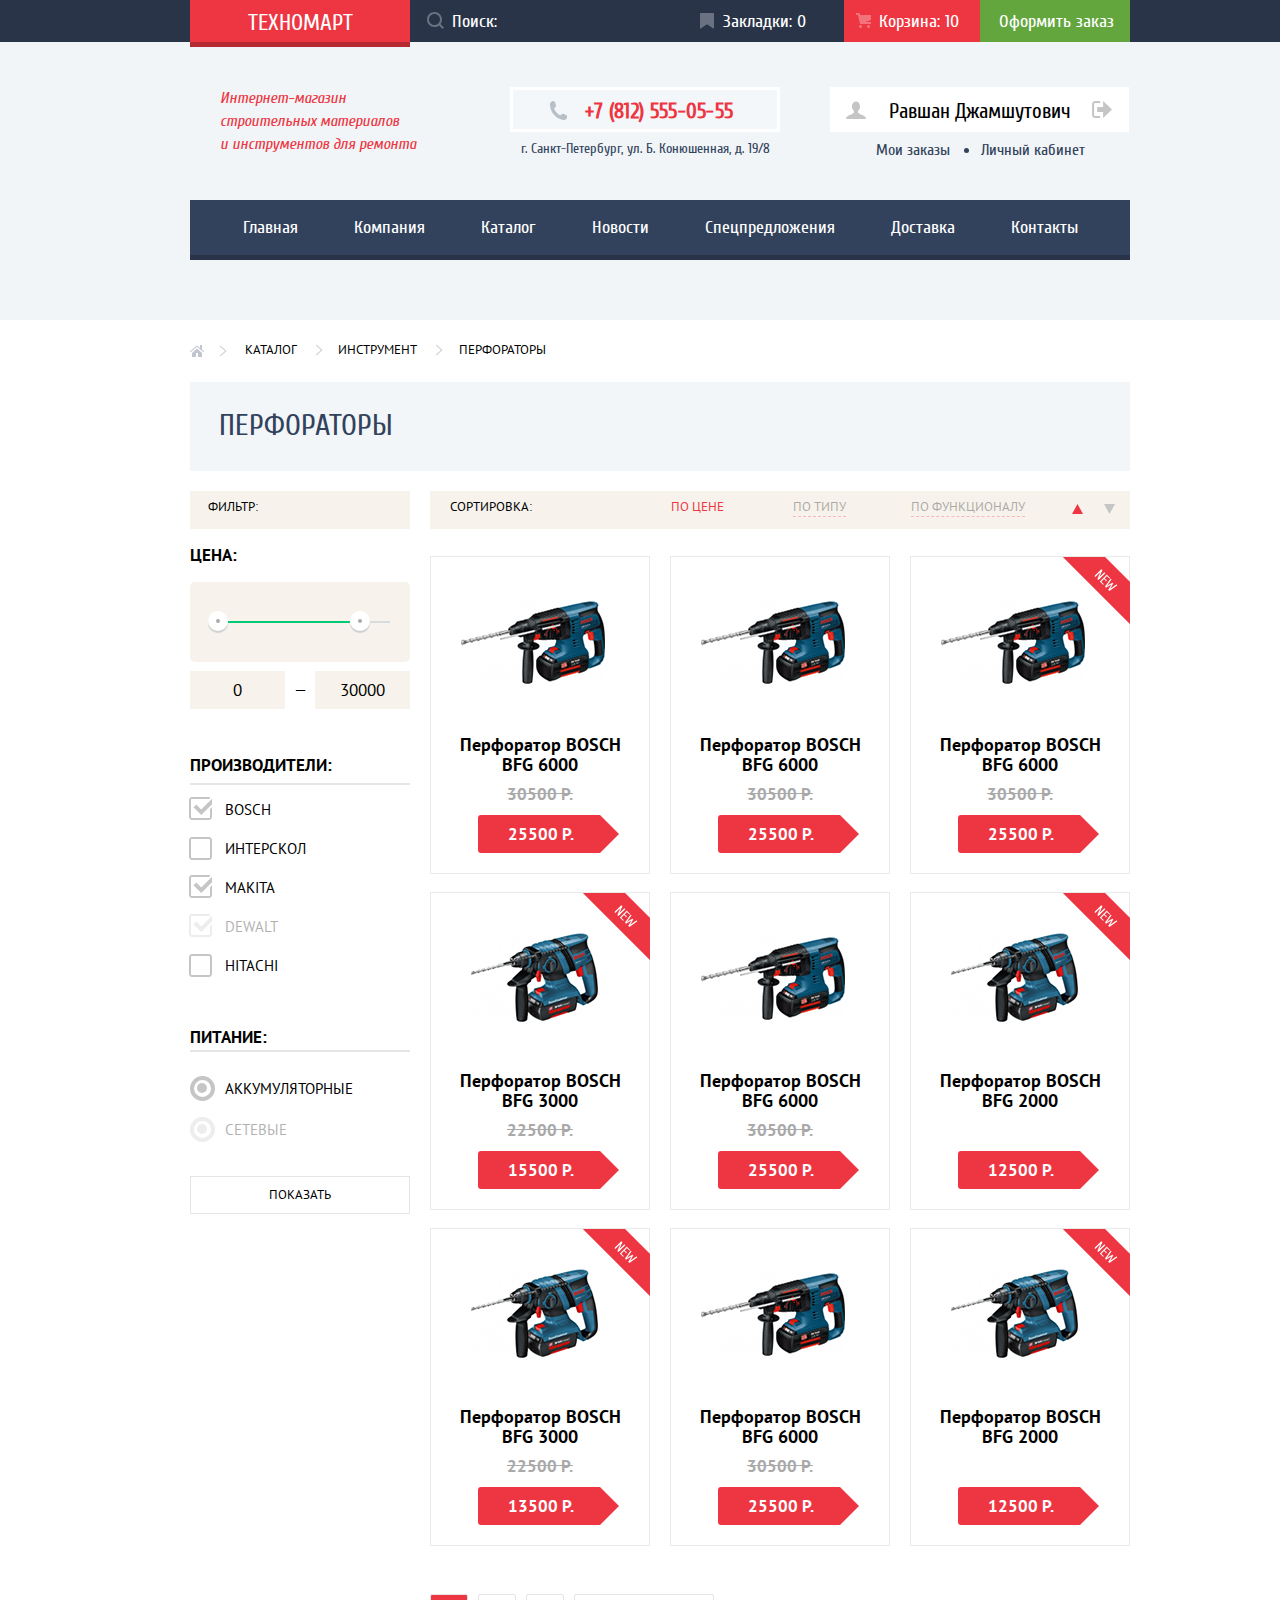
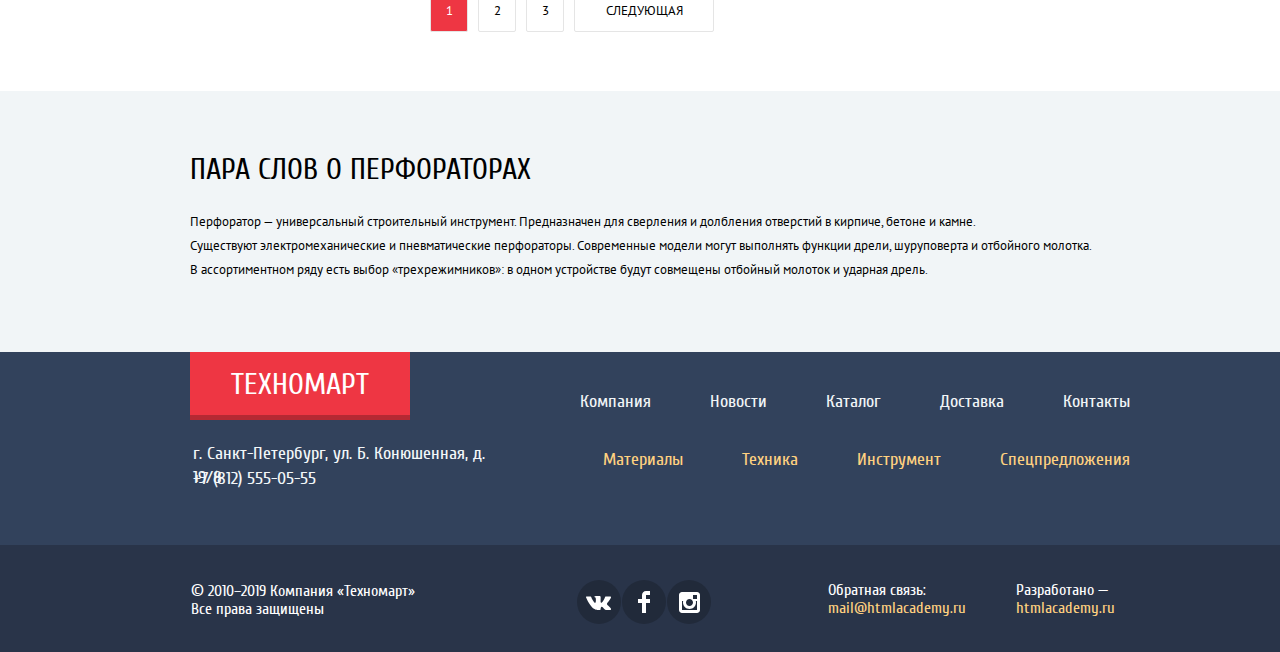
==== commit 072d72b6: "Update catalog.html" ====
--- a/catalog.html
+++ b/catalog.html
@@ -6,7 +6,6 @@
     <title>HTML Academy: Техномарт</title>
     <link href="css/normalize.css" rel="stylesheet">
     <link href="css/style.min.css" rel="stylesheet">
-
 </head>
 
 <body class="page-body">
@@ -147,11 +146,11 @@
                                 <label for="filter-Makita">Makita</label>
                             </li>
                             <li class="filter-option item-maker-list">
-                                <input class="visible-hidden  filter-input-checkbox" type="checkbox" name="Dewalt" id="filter-dewalt" disabled>
+                                <input class="visible-hidden  filter-input-checkbox" type="checkbox" name="Dewalt" id="filter-dewalt" checked disabled>
                                 <label for="filter-dewalt">Dewalt</label>
                             </li>
                             <li class="filter-option item-maker-list">
-                                <input class="visible-hidden filter-input-checkbox" type="checkbox" name="Hitachi" id="filter-hitachi" checked disabled>
+                                <input class="visible-hidden filter-input-checkbox" type="checkbox" name="Hitachi" id="filter-hitachi">
                                 <label for="filter-hitachi">Hitachi</label>
                             </li>
                         </ul>
@@ -165,7 +164,7 @@
                                 <label for="filter-akkum">Аккумуляторные</label>
                             </li>
                             <li class="filter-option item-power-list">
-                                <input class="visible-hidden filter-radio-input" type="radio" name="Сетевые" id="filter-power" disabled>
+                                <input class="visible-hidden filter-radio-input" type="radio" name="Сетевые" id="filter-power" checked disabled>
                                 <label for="filter-power"> Сетевые</label>
 
                             </li>
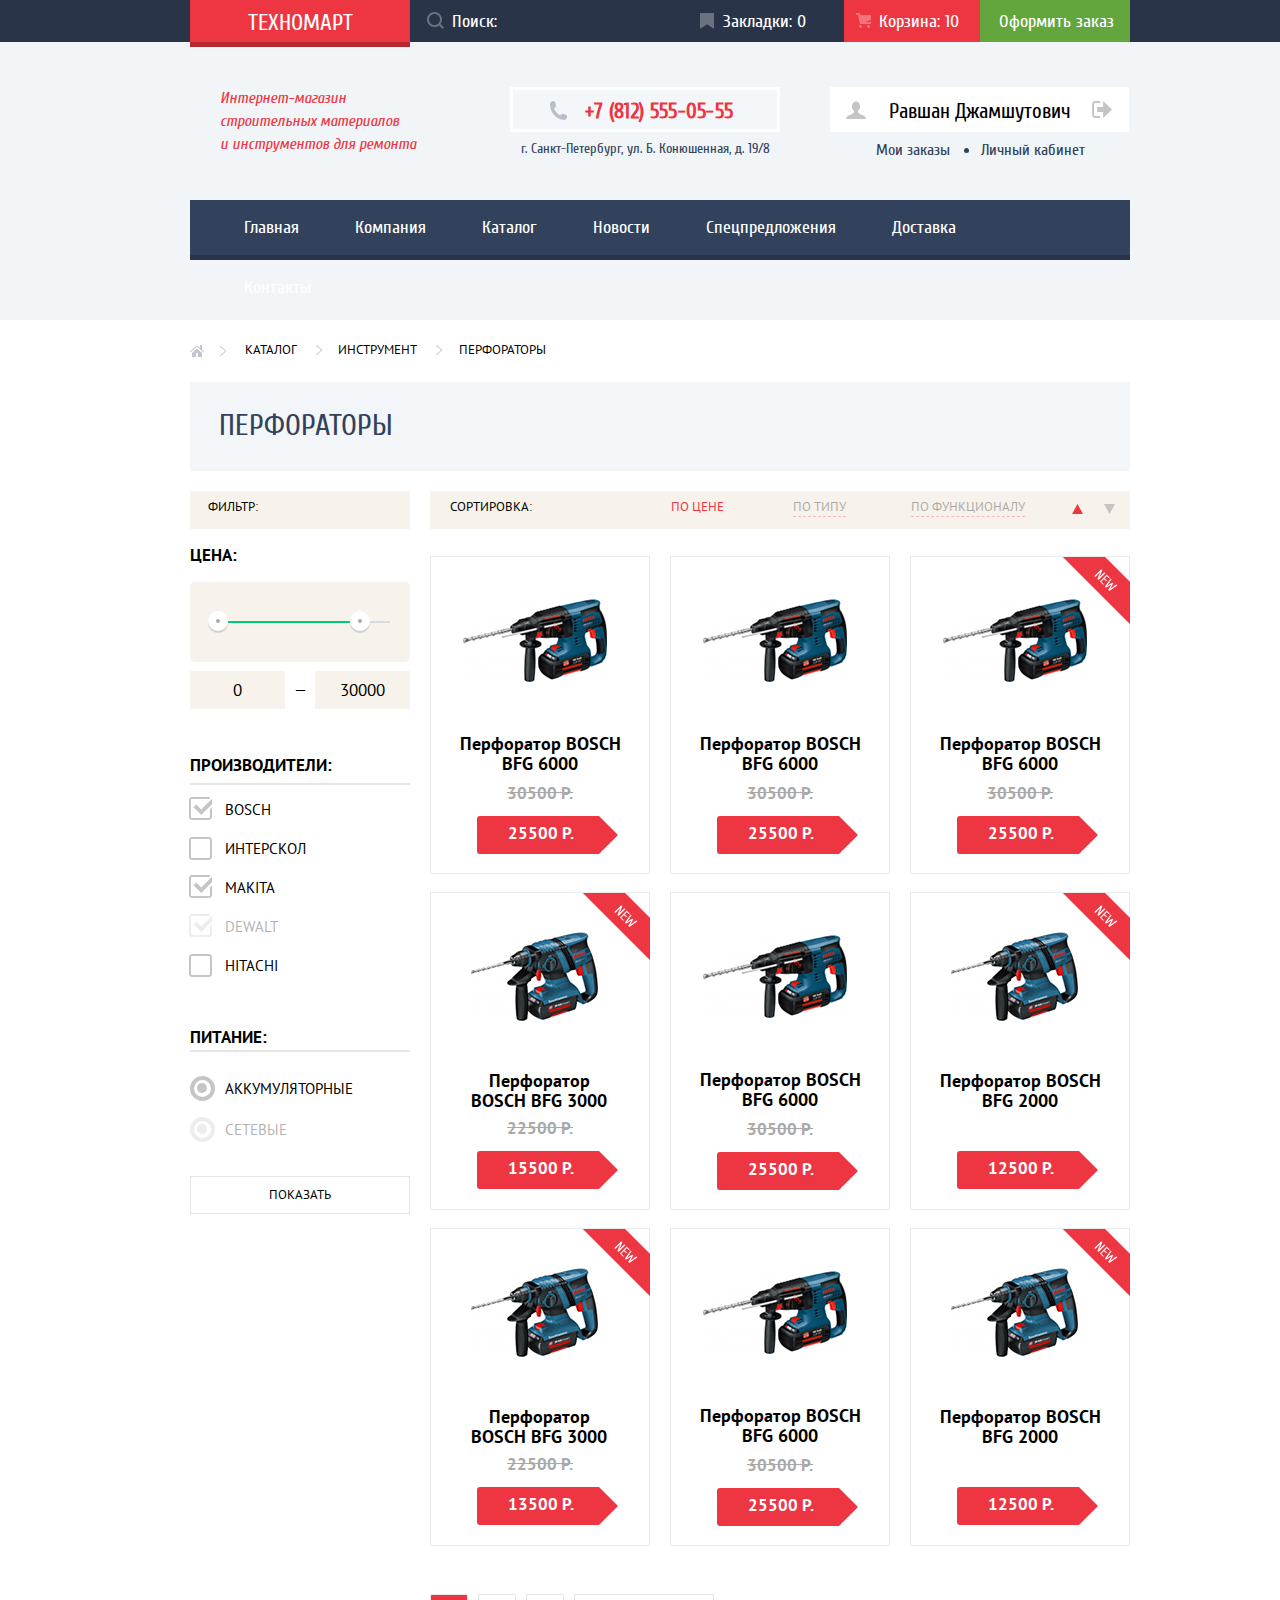
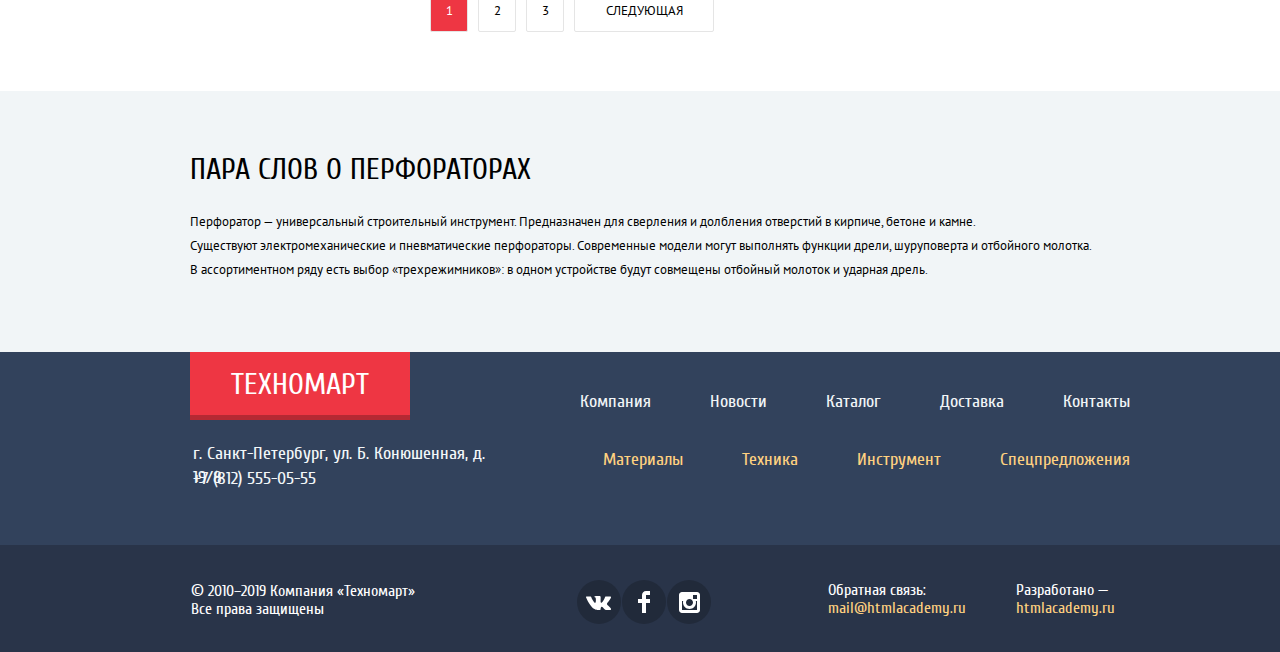
==== commit d1968961: "fix protect" ====
--- a/catalog.html
+++ b/catalog.html
@@ -98,8 +98,8 @@
                         <li><a class="by-price" href="">По цене</a></li>
                         <li><a class="by-type" href="">По типу</a></li>
                         <li><a class="by-function" href="">По функционалу</a></li>
-                        <li><a href="" class="up-button">Вверх</a></li>
-                        <li><a href="" class="down-button">Вниз</a></li>
+                        <li><a class="up-button" href="">Вверх</a></li>
+                        <li><a class="down-button" href="">Вниз</a></li>
                     </ul>
                 </div>
             </div>
@@ -184,7 +184,7 @@
                             <button class="button buy-button">Купить</button>
                             <button class="button in-bookmarks-button">В закладки</button>
                         </div>
-                        <a class="popular-item-title" href="">
+                        <a class="popular-item-title-3" href="">
                             <h3>Перфоратор BOSCH BFG 6000</h3>
                         </a>
                         <p class="old-price">30500 Р.</p>
@@ -198,7 +198,7 @@
                             <button class="button buy-button">Купить</button>
                             <button class="button in-bookmarks-button">В закладки</button>
                         </div>
-                        <a class="popular-item-title" href="">
+                        <a class="popular-item-title-3" href="">
                             <h3>Перфоратор BOSCH BFG 6000</h3>
                         </a>
                         <p class="old-price">30500 Р.</p>
@@ -213,7 +213,7 @@
                             <button class="button buy-button">Купить</button>
                             <button class="button in-bookmarks-button">В закладки</button>
                         </div>
-                        <a class="popular-item-title" href="">
+                        <a class="popular-item-title-3" href="">
                             <h3>Перфоратор BOSCH BFG 6000</h3>
                         </a>
                         <p class="old-price">30500 Р.</p>
@@ -228,7 +228,7 @@
                             <button class="button buy-button">Купить</button>
                             <button class="button in-bookmarks-button">В закладки</button>
                         </div>
-                        <a class="popular-item-title" href="">
+                        <a class="popular-item-title-1" href="">
                             <h3>Перфоратор BOSCH BFG 3000</h3>
                         </a>
                         <p class="old-price">22500 Р.</p>
@@ -243,7 +243,7 @@
                             <button class="button buy-button">Купить</button>
                             <button class="button in-bookmarks-button">В закладки</button>
                         </div>
-                        <a class="popular-item-title" href="">
+                        <a class="popular-item-title-3" href="">
                             <h3>Перфоратор BOSCH BFG 6000</h3>
                         </a>
                         <p class="old-price">30500 Р.</p>
@@ -259,7 +259,7 @@
                             <button class="button buy-button">Купить</button>
                             <button class="button in-bookmarks-button">В закладки</button>
                         </div>
-                        <a class="popular-item-title" href="">
+                        <a class="popular-item-title-2" href="">
                             <h3>Перфоратор BOSCH BFG 2000</h3>
                         </a>
                         <button class="button new-price-button">12500 Р.</button>
@@ -273,7 +273,7 @@
                             <button class="button buy-button">Купить</button>
                             <button class="button in-bookmarks-button">В закладки</button>
                         </div>
-                        <a class="popular-item-title" href="">
+                        <a class="popular-item-title-1" href="">
                             <h3>Перфоратор BOSCH BFG 3000</h3>
                         </a>
                         <p class="old-price">22500 Р.</p>
@@ -288,7 +288,7 @@
                             <button class="button buy-button">Купить</button>
                             <button class="button in-bookmarks-button">В закладки</button>
                         </div>
-                        <a class="popular-item-title" href="">
+                        <a class="popular-item-title-3" href="">
                             <h3>Перфоратор BOSCH BFG 6000</h3>
                         </a>
                         <p class="old-price">30500 Р.</p>
@@ -304,7 +304,7 @@
                             <button class="button buy-button">Купить</button>
                             <button class="button in-bookmarks-button">В закладки</button>
                         </div>
-                        <a class="popular-item-title" href="">
+                        <a class="popular-item-title-2" href="">
                             <h3>Перфоратор BOSCH BFG 2000</h3>
                         </a>
                         <button class="button new-price-button">12500 Р.</button>
--- a/css/style.min.css
+++ b/css/style.min.css
@@ -1 +1 @@
-@font-face{font-family:Cuprum;font-style:normal;font-weight:400;src:url(../fonts/cuprum-v12-latin-cyrillic-regular.eot);src:local("Cuprum Regular"),local("Cuprum-Regular"),url(../fonts/cuprum-v12-latin-cyrillic-regular.eot?#iefix) format("embedded-opentype"),url(../fonts/cuprum-v12-latin-cyrillic-regular.woff2) format("woff2"),url(../fonts/cuprum-v12-latin-cyrillic-regular.woff) format("woff"),url(../fonts/cuprum-v12-latin-cyrillic-regular.ttf) format("truetype"),url(../fonts/cuprum-v12-latin-cyrillic-regular.svg#Cuprum) format("svg")}@font-face{font-family:Cuprum;font-style:italic;font-weight:400;src:url(../fonts/cuprum-v12-latin-cyrillic-italic.eot);src:local("Cuprum Italic"),local("Cuprum-Italic"),url(../fonts/cuprum-v12-latin-cyrillic-italic.eot?#iefix) format("embedded-opentype"),url(../fonts/cuprum-v12-latin-cyrillic-italic.woff2) format("woff2"),url(../fonts/cuprum-v12-latin-cyrillic-italic.woff) format("woff"),url(../fonts/cuprum-v12-latin-cyrillic-italic.ttf) format("truetype"),url(../fonts/cuprum-v12-latin-cyrillic-italic.svg#Cuprum) format("svg")}@font-face{font-family:"PT Sans";font-style:normal;font-weight:400;src:url(../fonts/pt-sans-v11-latin-cyrillic-regular.eot);src:local("PT Sans"),local("PTSans-Regular"),url(../fonts/pt-sans-v11-latin-cyrillic-regular.eot?#iefix) format("embedded-opentype"),url(../fonts/pt-sans-v11-latin-cyrillic-regular.woff2) format("woff2"),url(../fonts/pt-sans-v11-latin-cyrillic-regular.woff) format("woff"),url(../fonts/pt-sans-v11-latin-cyrillic-regular.ttf) format("truetype"),url(../fonts/pt-sans-v11-latin-cyrillic-regular.svg#PTSans) format("svg")}@font-face{font-family:"PT Sans";font-style:normal;font-weight:700;src:url(../fonts/pt-sans-v11-latin-cyrillic-700.eot);src:local("PT Sans Bold"),local("PTSans-Bold"),url(../fonts/pt-sans-v11-latin-cyrillic-700.eot?#iefix) format("embedded-opentype"),url(../fonts/pt-sans-v11-latin-cyrillic-700.woff2) format("woff2"),url(../fonts/pt-sans-v11-latin-cyrillic-700.woff) format("woff"),url(../fonts/pt-sans-v11-latin-cyrillic-700.ttf) format("truetype"),url(../fonts/pt-sans-v11-latin-cyrillic-700.svg#PTSans) format("svg")}:root{--basic-white:#FFFFFF;--basic-blue:#293449;--basic-red:#EE3643;--basic-black:#000000;--basic-blue-light:#32425C;--basic-yellow:#FFBF47;--basic-sky:#3BBCE3;--basic-pink:#DC91D8;--basic-credit:#405069;--basic-green:#63A63E;--basic-border:#367315;--basic-hover-green:#5FBB2D;--basic-active-green:#518534;--basic-salat:#8ED78F;--basic-header:#5FBB2D;--basic-orange-yellow:#FFC047;--basic-shodow-pink:#F9F5F0;--basic-gray-:#F1F5F7;--basic-red-btn:#CA2C37;--basic-shadow-orange:#FFD180;--basic-space:rgba(0, 0, 0, 0.25);--basic-vinous:#BA2732;--basic-active:#161D29;--basic-telephone:#F3F7F9;--basic-credit-button:#FF5357;--basic-fone:#F1F5F7;--basic-popular-item:#EAEAEA;--basic-fone-contact:#C5C5C5;--basic-fone-nav:#1D2739;--basic-active-red:#BA2732;--basic-old-price:#A9A9A9;--basic-filter-title:#F2F6F8;--basic-filter-bg:#F7F3EC;--basic-button-show:#E5E5E5;--basic-bookmark-hover:#32425C;--basic-alternative:rgba(255, 255, 255, 0.5);--basic-perforator:rgba(0, 0, 0, 0.25);--basic-footer:rgba(0, 0, 0, 0.24);--special:rgba(0, 0, 0, 0.0001);--basic-shadow-brand:rgba(0, 0, 0, 0.15);--basic-social:#212A3A;--basic-login-index:#3D546F;--basic-scale:#00ca74;--basic-off-scale:#D7DCDE;--basic-togle:#ABABAB;--basic-shadow:#cfcfcf;--basic-span-togle:#444444;--basic-checkbox-fone:#B5B5B5}body{min-width:960px;margin:0;padding:0;font-family:Cuprum,Arial,sans-serif;font-size:18px;line-height:24px;font-weight:400;color:var(--basic-white);background-color:var(--basic-white);background-position:top center;background-repeat:no-repeat}a{text-decoration:none}img{max-width:100%;height:auto}*,::after,::before{box-sizing:border-box}.page{height:100%}.page-body{min-height:100%;display:grid;grid-template-rows:min-content 1fr min-content;align-content:start}.main-header-navigation{display:grid;height:320px;font-size:16px;line-height:20px;color:var(--basic-white);background-color:var(--basic-fone)}:active,:hover{outline:0}.main-header-logo{width:220px;height:47px;font-size:23px;text-align:center;padding-top:11px;color:inherit;background-color:var(--basic-red);text-transform:uppercase;box-shadow:inset 0 -5px 0 var(--basic-footer)}.main-header-logo:active{outline:0;background-color:var(--basic-vinous)}.search-form{position:relative}.search-icon{position:absolute;width:17px;height:17px;top:12px;left:17px;background-image:url(../img/icon-search.svg);background-repeat:no-repeat;opacity:.3}.search-form input:hover+.search-icon{opacity:1}.search-form input:focus+.search-icon{background:url(../img/icon-search-focus.svg);background-repeat:no-repeat;opacity:1}.search-form input[type=text]{width:270px;height:42px;padding-left:42px;font:inherit;color:var(--basic-white);background-color:var(--basic-blue);border:none}.search-form input:focus{color:var(--basic-black);background-color:var(--basic-white)}::-webkit-input-placeholder{color:var(--basic-white)}:focus::-webkit-input-placeholder{color:transparent}.container{width:940px;margin:0 auto;padding:0 20px}.main-header-bar{margin:0;padding:0;height:42px;font-size:18px;line-height:24px;background-color:var(--basic-blue)}.bar-position{display:flex;flex-wrap:wrap;width:940px;margin:0;right:0}.main-header-bar a{display:block}.main-header-bookmarks{position:relative;width:150px;height:42px;padding-top:10px;padding-left:43px;color:inherit;background-color:var(--basic-blue)}.main-header-bookmarks::before{content:"";position:absolute;top:13px;left:20px;width:14px;height:16px;background-image:url(../img/icon-bookmarks.svg);opacity:.3}.main-header-bookmarks:hover:before{opacity:1}.main-header-bookmarks:hover:active{opacity:.3}.main-header-bookmarks:hover:focus{opacity:.3}.main-header-bookmarks:active{color:var(--basic-alternative);background-color:var(--basic-active)}.main-header-cart{position:relative;width:150px;height:42px;padding-top:10px;padding-left:49px;color:inherit;background-color:var(--basic-blue)}.main-header-cart::before{content:"";position:absolute;top:13px;left:26px;width:15px;height:15px;background-image:url(../img/icon-cart.svg);opacity:.3}.main-header-cart:hover:before{opacity:1}.main-header-cart:active:before{opacity:.3}.main-header-cart:focus:before{opacity:.3}.main-header-cart:active{color:var(--basic-alternative);background-color:var(--basic-active)}.main-header-order{width:150px;height:42px;padding-top:10px;padding-left:19px;color:inherit;background-color:var(--basic-green)}.main-header-order:hover{background-color:var(--basic-header)}.main-header-order:active{color:var(--basic-alternative);background-color:var(--basic-green)}.header-info-title{width:197px;height:71px;position:absolute;left:50px;top:-15px;font-size:16px;line-height:23px;font-style:italic;color:var(--basic-red)}.header-info-title p{margin:0;padding:0}.header-info{margin:0;padding:0}.header-info .container{display:flex;flex-wrap:wrap;padding-top:30px;position:relative}.main-header-contact{position:relative}.contact-phone::before{content:"";position:absolute;left:36px;top:11px;width:18px;height:19px;background-image:url(../img/icon-phone.svg)}.contact-phone{padding-top:6px;padding-left:72px;letter-spacing:.3px;position:absolute;left:320px;bottom:0;width:270px;height:45px;font-family:Cuprum,Arial,sans-serif;font-style:normal;font-weight:700;font-size:21px;line-height:30px;color:var(--basic-red);background-color:var(--basic-telephone);border:3px solid var(--basic-white)}.contact-addres{margin:0;padding:0;position:absolute;left:330px;top:5px;width:250px;height:24px;font-size:14px;line-height:24px;color:var(--basic-blue-light);text-align:center}.header-info-login{display:flex;flex-wrap:wrap;margin:0 auto;padding:0;font-size:21px;line-height:21px;color:var(--basic-black);text-align:center;position:relative}.login{padding:12px 45px;width:121px;height:45px;position:absolute;left:210px;bottom:0;color:var(--basic-black);background-color:var(--basic-white)}.login::before{content:"";position:absolute;top:14px;left:18px;width:20px;height:17px;background-image:url(../img/icon-login.svg)}.login:hover:before{background-image:url(../img/icon-login-hover.svg)}.login:active:before{background-image:url(../img/icon-login.svg)}.registration{padding:12px 24px;width:150px;height:45px;position:absolute;left:340px;bottom:0;color:var(--basic-black);background-color:var(--basic-white)}.login:hover{color:var(--basic-red)}.registration:hover{color:var(--basic-red)}.login:active{color:var(--basic-fone-contact)}.registration:active{color:var(--basic-fone-contact)}.header-site-navigation{display:flex;align-items:center;justify-content:center;flex-wrap:wrap;height:60px;margin:0;padding:0;margin-top:7px;list-style:none;background-color:var(--basic-blue-light);box-shadow:inset 0 -5px 0 var(--basic-blue)}.header-site-navigation li{font-family:Cuprum,Arial,sans-serif;font-style:normal;font-weight:400;font-size:18px;line-height:24px}.header-site-navigation a{display:block;padding:16px 28px 20px 28px;text-align:center;color:var(--basic-white)}.header-site-navigation a:hover{background-color:var(--basic-blue);box-shadow:inset 0 -5px 0 var(--basic-blue)}.header-site-navigation a:active{background-color:var(--basic-fone-nav);opacity:.5}.visible-hidden{position:absolute;width:1px;height:1px;margin:-1px;border:0;padding:0;white-space:nowrap;clip-path:inset(100%);clip:rect(0 0 0 0);overflow:hidden}.cart-catalog{width:136px;height:42px;padding-top:10px;padding-left:35px;color:inherit;background-color:var(--basic-red);position:relative}.cart-catalog::before{content:"";position:absolute;top:13px;left:12px;width:15px;height:15px;background-image:url(../img/icon-cart.svg);opacity:.3}.cart-catalog:hover:before{opacity:1}.cart-catalog:hover:active{opacity:.3}.cart-catalog:hover:focus{opacity:.3}.bookmarks-catalog{width:164px;height:42px;position:relative;padding-top:10px;padding-left:43px;color:inherit;background-color:var(--basic-blue)}.bookmarks-catalog::before{content:"";position:absolute;top:13px;left:20px;width:14px;height:16px;background-image:url(../img/icon-bookmarks.svg);opacity:.3}.bookmarks-catalog:hover:before{opacity:1}.bookmarks-catalog:hover:active{opacity:.3}.bookmarks-catalog:hover:focus{opacity:.3}.bookmarks-catalog:active{color:var(--basic-alternative);background-color:var(--basic-active)}.content{display:grid;padding-top:59px;padding-bottom:59px;font-size:24px;line-height:30px;vertical-align:middle}.content-list{display:grid;grid-template-columns:300px 300px 300px;grid-template-rows:123px 123px 123px;grid-template-areas:"materials tool technik ." "gallery-slider discount delivery .";column-gap:20px;grid-row-gap:20px;margin:0;padding:0;list-style:none;position:relative}.content-list h3{padding:0;margin:0;font-family:Cuprum,Arial,sans-serif;font-style:normal;font-weight:700;font-size:24px;line-height:30px;position:absolute;top:20px;left:22px;bottom:73px;right:159px;letter-spacing:.7px}.content-item-materials{position:relative;grid-area:materials;background-color:var(--basic-yellow)}.content-item-materials::before{content:"";position:absolute;left:230px;width:70px;height:70px;background-image:url(../img/new.png)}.content-item-materials img{position:absolute;top:31px;right:43px;bottom:27px}.content-item-tool{position:relative;grid-area:tool;background-color:var(--basic-sky)}.content-item-tool img{position:absolute;top:34px;right:31px;bottom:28px}.content-item-technik{position:relative;grid-area:technik;background-color:var(--basic-pink)}.content-item-technik img{position:absolute;top:31px;right:31px;bottom:30px}.content-item-button{padding-top:10px;width:135px;height:38px;position:absolute;bottom:21px;left:23px;font-size:14px;line-height:18px;border:none;text-align:center;text-transform:uppercase;color:var(--basic-white);background-color:hsla(0,0%,100%,.3);cursor:pointer}.content-item-button:hover{background-color:var(--basic-fone-contact);opacity:.3}.content-item-button:active{background-color:var(--basic-old-price);opacity:.3}.slider-gallery{width:620px;height:266px;grid-area:gallery-slider;position:relative}.title-slider p{padding:0;margin:0}.title-slider p:first-child{width:240px;height:36px;position:absolute;letter-spacing:.8px;top:23px;left:24px;bottom:45px;right:356px;font-family:Cuprum,Arial,sans-serif;font-style:normal;font-weight:700;font-size:36px;line-height:36px;text-transform:uppercase}.title-slider p:last-child{width:258px;height:24px;position:absolute;top:64px;left:24px;right:338px;bottom:16px;font-family:Cuprum,Arial,sans-serif;font-style:normal;font-weight:400;font-size:18px;line-height:24px;text-transform:none}.open-catalog{width:192px;height:38px;position:absolute;top:201px;left:24px;padding:11px 46px;font-family:Cuprum,Arial,sans-serif;font-style:normal;font-weight:400;font-size:14px;line-height:18px;text-transform:uppercase;background-color:var(--basic-red);color:var(--basic-white)}.open-catalog:hover{background-color:var(--basic-red-btn)}.open-catalog:active{background-color:var(--basic-active-red)}.slider-gallery-1{display:none;width:620px;height:266px;grid-area:gallery-slider;position:relative}.title-slider-1 p{margin:0;padding:0}.title-slider-1 p:first-child{width:240px;height:36px;position:absolute;top:23px;left:24px;bottom:45px;right:356px;font-family:Cuprum,Arial,sans-serif;font-style:normal;font-weight:700;font-size:36px;line-height:36px;text-transform:uppercase}.title-slider-1 p:last-child{width:258px;height:24px;position:absolute;top:64px;left:24px;right:338px;bottom:16px;font-family:Cuprum,Arial,sans-serif;font-style:normal;font-weight:400;font-size:18px;line-height:24px;text-transform:none}.content-item-slider{position:relative}.slider-controls{position:absolute;bottom:105px;left:25px;z-index:20;display:flex;flex-wrap:wrap;width:575px;justify-content:space-between}.content-item-slider .active{background-image:url(../img/btn-color.svg);background-repeat:no-repeat;background-position:60% 60%}.left-button{width:10px;height:10px;border:none;cursor:pointer;background-color:var(--basic-white);border-radius:70%;position:absolute;left:294px;bottom:36px}.right-button{width:10px;height:10px;border:none;cursor:pointer;background-color:var(--basic-white);border-radius:70%;position:absolute;left:314px;bottom:36px}.slider-btn{width:22px;height:40px;background-image:url(../img/scroll-left.svg);background-repeat:no-repeat;border:none;background-color:transparent;cursor:pointer}.right{transform:rotate(-180deg)}.content-discount-item{position:relative;grid-area:discount;background-color:var(--basic-salat)}.content-discount-item img{position:absolute;top:27px;right:45px;bottom:25px}.special-right{grid-column-start:3;grid-column-end:3}.content-delivery-item{position:relative;grid-area:delivery;background-color:var(--basic-orange-yellow)}.content-delivery-item img{position:absolute;top:32px;right:31px;bottom:28px}.special-bottom{grid-column-start:3;grid-column-end:3;grid-row-start:3;grid-row-end:3}.current{display:block}.popular-items{height:420px;margin-bottom:77px}.popular-items-title{display:flex;flex-wrap:wrap;align-items:center;justify-content:space-between;height:89px;margin:0;padding:0;padding-left:27px;margin-bottom:20px;font-size:30px;line-height:30px;text-transform:uppercase;text-align:center;color:var(--basic-blue-light);background-color:var(--basic-shodow-pink)}.popular-items-title h2{width:264px;height:30px;padding:0;margin:0;font:inherit;font-size:30px;line-height:30px}.popular-items-button{width:192px;height:38px;margin-right:14px;font-size:14px;line-height:18px;color:var(--basic-white);background-color:var(--basic-red);text-align:center;padding-top:10px;text-transform:uppercase;border:none;cursor:pointer}.popular-items-button:hover{background-color:var(--basic-red-btn)}.popular-items-button:active{background-color:var(--basic-active-red)}.popular-items-list{display:grid;grid-template-columns:220px 220px 220px 220px;grid-template-rows:318px 318px 318px 318px;column-gap:20px;margin:0;padding:0;list-style:none;font-family:PTSans,Arial,sans-serif;font-style:normal;font-weight:700;font-size:18px;line-height:20px;text-align:center;background-color:var(--basic-white)}.popular-items-list h3{width:157px;height:41px;font-family:"PT Sans",Arial,sans-serif;font-style:normal;font-weight:700;font-size:18px;line-height:20px}.popular-item-catalog:nth-child(even)::before{content:"";position:absolute;left:149px;width:70px;height:70px;background-image:url(../img/new.png)}.popular-item-catalog{position:relative;border:1px solid var(--basic-popular-item)}.hover-button{display:none}.buy-button{width:135px;height:38px;position:absolute;left:41px;top:38px;font-family:Cuprum,Arial,sans-serif;font-style:normal;font-weight:400;font-size:14px;line-height:18px;color:var(--basic-white);text-align:center;text-transform:uppercase;background-color:var(--basic-green);border-radius:2px;box-shadow:inset 0 -3px 0 var(--basic-border);border:none;cursor:pointer}.buy-button::before{content:"";position:absolute;left:25px;width:15px;height:15px;background-image:url(../img/icon-cart.svg);opacity:.3}.buy-button:hover{background-color:var(--basic-hover-green)}.buy-button:active{background-color:var(--basic-active-green)}.in-bookmarks-button{width:135px;height:38px;position:absolute;top:86px;left:41px;font-family:Cuprum,Arial,sans-serif;font-style:normal;font-weight:400;font-size:14px;line-height:18px;text-align:center;text-transform:uppercase;color:var(--basic-blue-light);background-color:var(--basic-white);border:3px solid var(--basic-green);box-sizing:border-box;border-radius:2px;cursor:pointer}.in-bookmarks-button:hover{border:3px solid var(--basic-blue-light)}.in-bookmarks-button:active{border:3px solid var(--basic-blue-light);opacity:.5}.popular-item-catalog:hover .hover-button{display:block;position:absolute}.popular-item-catalog:hover img{display:none}.popular-item-catalog:hover{box-shadow:0 4px 20px var(--basic-popular-item)}.item-image{position:absolute;top:6px;left:18px;bottom:148px;right:18px;width:184px;height:164px}.item-image-1{position:absolute;top:29px;left:40px;bottom:177px;right:53px;width:127px;height:112px}.item-image-2{position:absolute;top:22px;left:33px;bottom:168px;right:43px;width:144px;height:128px}.popular-items-list h3{position:absolute;top:178px;left:30px;bottom:97px;right:24px;margin:0;padding:0;font-size:18px;line-height:20px;color:var(--basic-black)}.old-price{margin:0;padding:0;position:absolute;top:228px;left:24px;bottom:72px;right:24px;font-family:"PT Sans",Arial,sans-serif;font-style:normal;font-weight:700;font-size:17px;line-height:18px;text-align:center;text-decoration-line:line-through;text-transform:uppercase;color:var(--basic-old-price);cursor:pointer}.new-price-button{padding-right:20px;margin-top:258px;margin-left:16px;width:141px;height:38px;font-family:"PT Sans",Arial,sans-serif;font-style:normal;font-weight:700;font-size:17px;line-height:18px;color:var(--basic-white);background-color:var(--basic-red);text-transform:uppercase;border:none;position:relative;border-radius:3px 0 0 3px;cursor:pointer}.new-price-button:after{content:"";position:absolute;top:0;right:-19px;width:0;height:0;border:19px solid #fff;border-left-color:#ee3643}.new-price-button:hover::after{border-left-color:var(--basic-red-btn)}.new-price-button:active::after{border-left-color:var(--basic-active-red)}.new-price-button:hover{background-color:var(--basic-red-btn)}.new-price-button:active{background-color:var(--basic-active-red)}.popular-brand{display:grid;margin-bottom:70px;max-height:420px}.popular-brand-title{display:flex;flex-wrap:wrap;align-items:center;justify-content:space-between;height:89px;margin:0;padding:0;padding-left:28px;text-transform:uppercase;text-align:center;color:var(--basic-blue-light);background-color:var(--basic-shodow-pink)}.popular-brand-title h2{width:367px;height:30px;padding:0;margin:0;padding-top:1px;font:inherit;font-size:30px;line-height:30px}.popular-brand-title a{margin-right:18px;padding-top:11px}.popular-brand-button{width:192px;height:38px;font-size:14px;line-height:18px;color:var(--basic-white);background-color:var(--basic-red);text-align:center;text-transform:uppercase;border:none;cursor:pointer}.popular-brand-button:hover{background-color:var(--basic-red-btn)}.popular-brand-button:active{background-color:var(--basic-active-red)}.popular-brand-gallery{display:grid;grid-template-columns:220px 220px 220px 220px;grid-template-rows:145px 145px 145px 145px;column-gap:20px;grid-row-gap:20px;padding:0}.popular-brand-gallery a{display:block;width:220px;height:145px}.brand{position:relative;background:var(--basic-white);border:1px solid var(--basic-popular-item);box-sizing:border-box}.brand-img-1 img{position:absolute;top:54px;left:47px;bottom:54;right:47px}.brand-img-2 img{position:absolute;top:50px;left:48px;bottom:55px;right:49px}.brand-img-3 img{position:absolute;top:48px;left:37px;bottom:53px;right:37px}.brand-img-4 img{position:absolute;top:34px;left:9px;bottom:36px;right:11px}.brand-img-5 img{position:absolute;top:58px;left:28px;bottom:56px;right:23px}.brand-img-6 img{position:absolute;top:35px;left:47px;bottom:36px;right:49px}.brand-img-7 img{position:absolute;top:24px;left:35px;bottom:25px;right:34px}.brand-img-8 img{position:absolute;top:38px;left:6px;bottom:42px;right:8px}.brand:active{opacity:.5}.brand:hover{filter:drop-shadow(0 4px 20px var(--basic-shadow-brand))}.service{height:522px;margin-bottom:70px;background-color:var(--basic-gray-);color:var(--basic-black);position:relative}.service-title{width:107px;height:30px;margin:0;padding:0;position:absolute;top:64px;font-family:Cuprum,Arial,sans-serif;font-style:normal;font-weight:400;font-size:30px;line-height:30px;text-transform:uppercase}.service-title-info{margin:0;padding:0;width:394px;height:49px;position:absolute;top:118px;font-family:"PT Sans",Arial,sans-serif;font-style:normal;font-weight:400;font-size:13px;line-height:24px}.service-info{position:absolute;top:237px;margin:0;padding:0;list-style:none}.service-info .open-color{background-color:var(--basic-white);color:var(--basic-blue-light)}.service-info .open-color-1{background-color:var(--basic-blue-light);color:var(--basic-white)}.service-delivery-button{width:241px;height:61px;font-family:Cuprum,Arial,sans-serif;font-style:normal;font-weight:700;font-size:21px;line-height:30px;padding-left:22px;padding-right:139px;letter-spacing:.6px;background-color:var(--basic-white);color:var(--basic-blue-light);border:none}.service-info button{cursor:pointer}.service-delivery-button:hover{background-color:var(--basic-blue);color:var(--basic-white)}.service-delivery-button:active{background-color:var(--basic-white);color:var(--basic-blue-light)}.service-garanty-button{width:240px;height:61px;padding-right:140px;padding-left:22px;letter-spacing:.6px;font-family:Cuprum,Arial,sans-serif;font-style:normal;font-weight:700;font-size:21px;line-height:30px;color:var(--basic-white);border:none;background-color:var(--basic-blue-light);box-shadow:0 1px 0 var(--basic-blue),inset 0 1px 0 var(--basic-credit)}.service-garanty-button:hover{background-color:var(--basic-blue)}.service-garanty-button:active{background-color:var(--basic-white);color:var(--basic-blue-light)}.service-credit-button{width:240px;height:61px;padding-left:22px;padding-right:157px;letter-spacing:.6px;font-family:Cuprum,Arial,sans-serif;font-style:normal;font-weight:700;font-size:21px;line-height:30px;color:var(--basic-white);border:none;background-color:var(--basic-blue-light);box-shadow:0 1px 0 var(--basic-blue),inset 0 1px 0 var(--basic-credit)}.service-credit-button:hover{background-color:var(--basic-blue)}.service-credit-button:active{background-color:var(--basic-white);color:var(--basic-blue-light)}.shadow-slider{display:none}.about-delivery{position:relative;width:620px;height:285px;color:var(--basic-bookmark-hover);text-transform:uppercase}.about-delivery h3{margin:0;padding:0;font-family:Cuprum,Arial,sans-serif;font-style:normal;font-weight:400;font-size:30px;line-height:30px;position:absolute;top:235px;left:320px;bottom:257px;width:305px;height:30px}.about-delivery p{margin:0;padding:0;position:absolute;top:295px;left:320px;width:300px;height:99px;font-family:"PT Sans",Arial,sans-serif;font-style:normal;font-weight:400;font-size:13px;line-height:24px;text-transform:none;color:var(--basic-black)}.about-delivery img{margin:0;padding:0;position:absolute;top:257px;left:471px;right:131px;bottom:4px;width:468px;height:261px}.about-garanty{position:relative;width:620px;height:285px;color:var(--basic-bookmark-hover);text-transform:uppercase;font:inherit;font-size:21px;line-height:30px;color:var(--basic-blue-light)}.about-garanty h3{margin:0;padding:0;font-family:Cuprum,Arial,sans-serif;font-style:normal;font-weight:400;font-size:30px;line-height:30px;position:absolute;top:235px;left:320px;bottom:257px;width:305px;height:30px}.about-garanty p{margin:0;padding:0;position:absolute;top:295px;left:320px;bottom:128px;width:300px;height:99px;font-family:"PT Sans",Arial,sans-serif;font-style:normal;font-weight:400;font-size:13px;line-height:24px;text-transform:none;color:var(--basic-black)}.about-garanty img{margin:0;padding:0;position:absolute;top:257px;left:471px;right:131px;bottom:4px;width:468px;height:261px}.about-credit{position:relative;width:620px;height:285px;color:var(--basic-bookmark-hover);text-transform:uppercase;font:inherit;font-size:21px;line-height:30px;color:var(--basic-blue-light)}.about-credit h3{margin:0;padding:0;font-family:Cuprum,Arial,sans-serif;font-style:normal;font-weight:400;font-size:30px;line-height:30px;position:absolute;top:235px;left:320px;bottom:257px;width:305px;height:30px}.about-credit p{margin:0;padding:0;position:absolute;top:295px;left:320px;bottom:128px;width:300px;height:99px;font-family:"PT Sans",Arial,sans-serif;font-style:normal;font-weight:400;font-size:13px;line-height:24px;text-transform:none;color:var(--basic-black)}.about-credit img{margin:0;padding:0;position:absolute;top:257px;left:471px;right:131px;bottom:4px;width:468px;height:261px}.credit-button{width:195px;height:38px;position:absolute;left:320px;top:375px;font-family:Cuprum,Arial,sans-serif;font-style:normal;font-weight:400;font-size:14px;line-height:18px;text-align:center;text-transform:uppercase;color:var(--basic-white);background-color:var(--basic-credit-button);border:none}.credit-button:hover{background-color:var(--basic-active-red)}.credit-button:active{background-color:var(--basic-red-btn)}.column-index{display:grid;grid-template-columns:470px 470px;column-gap:170px;margin-bottom:69px}.about-company h2{padding:0;margin:0;padding-bottom:24px;font:inherit;font-size:30px;line-height:30px;text-transform:uppercase;color:var(--basic-black)}.about-company-info{font-family:"PT Sans",Arial,sans-serif;font-style:normal;font-weight:400;font-size:13px;line-height:24px;text-transform:none;color:var(--basic-black)}.about-company-info p{margin:0;padding:0}.about-company-info p:first-child{padding-bottom:25px}.activity-company{margin:0;padding:0;list-style:none;color:var(--basic-black);position:relative}.activity-company li{display:block;margin:0;padding:3px 0 9px 0;font-family:Cuprum,Arial,sans-serif;font-style:normal;font-weight:400;font-size:18px;line-height:24px}.activity-company li:nth-child(1)::before{content:"";position:absolute;top:16px;width:25px;height:2px;background-color:var(--basic-red)}.activity-company li:nth-child(2)::before{content:"";position:absolute;top:50px;width:25px;height:2px;background-color:var(--basic-red)}.activity-company li:nth-child(3)::before{content:"";position:absolute;top:84px;width:25px;height:2px;background-color:var(--basic-red)}.company-direction{position:relative;padding-left:37px;font:inherit;color:var(--basic-black)}.about-company button{margin:0;padding:0;margin-top:11px}.about-company-button{width:220px;height:38px;font-family:Cuprum,Arial,sans-serif;font-style:normal;font-weight:400;font-size:14px;line-height:18px;text-transform:uppercase;color:var(--basic-white);background-color:var(--basic-red);border:none;cursor:pointer}.about-company-button:hover{background-color:var(--basic-active-red)}.about-company-button:active{background-color:var(--basic-red-btn)}.service-info::after{content:"";position:absolute;bottom:-50px;left:230px;background-image:url(../img/service-btn-shadow.png);width:10px;height:279px}.company-contacts{position:relative}.company-contacts h2{margin:0;padding:0;padding-bottom:24px;font-family:Cuprum,Arial,sans-serif;font-style:normal;font-weight:400;font-size:30px;line-height:30px;text-transform:uppercase;color:var(--basic-black)}.company-contacts p{margin:0;padding:0;padding-bottom:32px}.geo-contacts{font-family:"PT Sans",Arial,sans-serif;font-style:normal;font-weight:400;font-size:13px;line-height:24px;color:var(--basic-black);text-transform:none}.button-contacts{padding-top:11px;position:absolute;bottom:0;width:300px;height:38px;font-family:Cuprum,Arial,sans-serif;font-style:normal;font-weight:400;font-size:14px;line-height:18px;text-transform:uppercase;background-color:var(--basic-red);color:var(--basic-white);border:none;cursor:pointer;text-decoration:none;text-align:center}.button-contacts:hover{background-color:var(--basic-active-red)}.button-contacts:active{background-color:var(--basic-red-btn)}.company-contacts img{width:300px;height:158px;display:block}.up-footer-menu{margin:0;padding:0;height:193px;position:relative}.page-footer{background-color:var(--basic-blue-light)}.logo-footer{padding:21px;position:absolute;text-align:center;font-size:30px;text-transform:uppercase;width:220px;height:68px;background-color:var(--basic-red);box-shadow:inset 0 -5px 0 var(--basic-footer);color:var(--basic-white)}.logo-footer:active{background-color:var(--basic-vinous)}.footer-list{display:flex;flex-wrap:wrap;align-items:flex-end;justify-content:flex-end;margin:0;padding:0;list-style:none}.footer-list a{display:block;padding-top:38px;padding-left:59px;padding-bottom:34px}.footer-list li{font-family:Cuprum,Arial,sans-serif;font-style:normal;font-weight:400;font-size:18px;line-height:24px}.footer-menu{color:var(--basic-gray-);text-decoration:none}.footer-menu:hover{text-decoration-line:underline}.footer-menu:active{opacity:.5;text-decoration-line:none}.addres{width:321px;height:49px;position:absolute;top:90px;left:3px;margin:0;padding:0;font:inherit;color:var(--basic-telephone)}.telephone{width:321px;height:49px;position:absolute;top:115px;left:3px;margin:0;padding:0;font:inherit;color:var(--basic-telephone)}.page-footer-bottom{display:flex;flex-wrap:wrap;flex-direction:row;align-items:flex-end;justify-content:flex-end;margin:0;padding:0;font-family:Cuprum,Arial,sans-serif;font-style:normal;font-weight:400;font-size:18px;line-height:24px;list-style:none}.page-footer-bottom li{padding-left:59px}.page-footer-bottom-list{color:var(--basic-shadow-orange)}.page-footer-bottom-list:hover{text-decoration-line:underline}.page-footer-bottom-list:active{text-decoration-line:none;opacity:.5}.page-footer-down{height:107px;background-color:var(--basic-blue)}.position-feedback{display:flex;flex-wrap:wrap;padding-top:35px;margin:0}.copyright p{margin:0;padding:0;padding-top:2px;padding-left:1px;font-family:Cuprum,Arial,sans-serif;font-style:normal;font-weight:400;font-size:16px;line-height:18px;color:var(--basic-white)}.position-feedback ul{display:flex;flex-wrap:wrap;justify-content:space-between;width:90px}.social-icon{margin:0;padding:0;list-style:none;text-align:center}.social-button{display:flex;flex-wrap:wrap;margin-left:162px;width:44px;height:44px;background-color:var(--basic-social);border-radius:50%;color:var(--basic-white);position:relative}.vk{position:absolute;width:44px;height:44px;background-image:url(../img/vk.svg);background-repeat:no-repeat;background-position:center}.instagram{position:absolute;width:44px;height:44px;background-image:url(../img/instagram.svg);background-repeat:no-repeat;background-position:center}.facebook{position:absolute;width:44px;height:44px;background-image:url(../img/facebook.svg);background-repeat:no-repeat;background-position:center}.social-button:hover{background-color:var(--basic-red)}.social-button:active{background-color:var(--basic-red)}.social-icon span{visibility:hidden}.feedbacks{display:flex;flex-wrap:wrap;margin:0;padding:0;position:relative}.feedbacks li:first-child{position:absolute;left:323px;top:1px}.feedbacks li:last-child{position:absolute;left:511px;top:1px}.footer-feedback{list-style:none;font-family:Cuprum,Arial,sans-serif;font-style:normal;font-weight:400;font-size:16px;line-height:18px;color:var(--basic-white)}.feedback-contacts{color:var(--basic-shadow-orange)}.feedback-contacts:hover{text-decoration-line:underline}.feedback-contacts:active{text-decoration-line:none;color:var(--basic-red)}.added-to-card p{font-size:25px;line-height:25px;margin:0;margin-top:20px;margin-left:-200px;padding:0;color:var(--basic-black);text-align:center}.added-to-card-icon{position:relative;width:66px;height:66px;margin-right:33px;border-radius:50%;background-color:var(--basic-green)}.added-to-card-icon::before{position:absolute;top:30px;left:21px;width:35px;height:8px;content:"";-webkit-transform:rotate(-45deg);transform:rotate(-45deg);border-radius:1px;background-color:var(--basic-white)}.added-to-card-icon::after{position:absolute;top:35px;left:12px;width:22px;height:8px;content:"";-webkit-transform:rotate(45deg);transform:rotate(45deg);border-radius:1px;background-color:var(--basic-white)}.added-to-card .btn-size{display:grid;grid-row-gap:10px;text-align:center;margin-top:-20px}.pop-up{font-size:13px;line-height:18px;position:fixed;top:200px;left:620px;display:none;width:620px;margin-left:-310px;border:none}.pop-up-close{font-size:0;position:absolute;top:9px;right:9px;width:21px;height:21px;cursor:pointer;border:none;outline:0;background:0 0}.added-to-card,.modal-write-us{margin:0;margin-left:-180px;padding:0;background-color:var(--basic-white);border-top:5px solid var(--basic-red)}.pop-up-wrapper{display:grid;grid-template-columns:240px 200px 1fr;position:relative;margin:40px 80px;width:470px;height:200px;font-family:Cuprum,Arial,sans-serif;font-style:normal;font-weight:400;font-size:14px;line-height:18px}.column-write{display:grid}.column-write-1{display:grid}.user-label{font-size:18px;line-height:18px;margin:0;padding:0;color:var(--basic-black);margin-bottom:5px}.last{display:grid;grid-column-start:1;grid-column-end:1;margin-top:20px}.user-field{font-family:"PT Sans",Arial,sans-serif;width:220px;height:38px;border:2px solid #d7dcde;border-radius:3px}.message-text{display:grid;grid-column-start:1;grid-column-end:1;font-family:"PT Sans",Arial,sans-serif;width:460px;height:114px;padding:0;margin:0;border:2px solid #d7dcde;border-radius:3px;resize:none;margin-top:5px}.message-text::placeholder{font:inherit;font-size:14px;line-height:18px;padding-left:10px;padding:10px;color:var(--basic-black)}.btn-field{padding:37px 0;background-color:var(--basic-fone)}.pop-up .main-btn{display:block;font-family:Cuprum,Arial,sans-serif;font-style:normal;font-weight:400;font-size:14px;line-height:18px;background-color:var(--basic-red);color:var(--basic-white);width:410px;height:38px;margin-left:100px;border:none;text-transform:uppercase}.pop-up .main-btn:hover{background-color:var(--basic-red-btn)}.pop-up .main-btn:active{background-color:var(--basic-vinous)}.pop-up-close::after,.pop-up-close::before{position:absolute;top:0;right:-35px;width:21px;height:5px;content:"";border-radius:1px;background-color:var(--basic-red)}.pop-up-close::before{transform:rotate(45deg)}.pop-up-close::after{transform:rotate(-45deg)}.pop-up iframe{border:none}.user-field::placeholder{font:inherit;font-size:14px;line-height:18px;padding-left:10px;color:var(--basic-black)}.modal-static-map{width:940px;height:360px;border:none;box-shadow:0 0 14px 10px var(--basic-shadow-brand)}.modal-show{display:block}.modal-animation{animation-name:pew;animation-duration:.6s}@keyframes pew{0%{transform:translateY(-2000px)}70%{transform:translateY(30px)}90%{transform:translateY(-10px)}100%{transform:translateY(0)}}.login-name{padding:14px;position:absolute;left:190px;bottom:0;width:299px;height:45px;font:inherit;font-size:21px;line-height:21px;text-align:center;color:var(--basic-black);background-color:var(--basic-white)}.login-name::before{content:"";position:absolute;left:16px;background-image:url(../img/icon-user.svg);width:20px;height:18px}.login-name::after{content:"";position:absolute;right:17px;width:20px;height:17px;background-image:url(../img/icon-login-out.svg)}.login-name:hover:before{background-image:url(../img/icon-user-hover.svg)}.login-name:active:before{background-image:url(../img/icon-user.svg)}.login-name:hover:after{background-image:url(../img/icon-logout.svg)}.login-name:active:after{background-image:url(../img/icon-login-out.svg)}.login-name:active{color:var(--basic-fone-contact)}.my-order{width:105px;position:absolute;top:9px;left:220px;font:inherit;font-size:16px;line-height:18px;text-align:center;color:var(--basic-blue-light)}.my-order::after{content:"";position:absolute;top:7px;left:104px;width:5px;height:5px;background-color:var(--basic-blue-light);border-radius:50%}.my-cabinet{width:105px;position:absolute;top:9px;left:340px;font:inherit;font-size:16px;line-height:18px;text-align:center;color:var(--basic-blue-light)}.my-cabinet:hover,.my-order:hover{color:var(--basic-red)}.my-cabinet:active,.my-order:active{color:var(--basic-fone-contact)}.main-header-cart-catalog{width:136px;font:inherit;color:var(--basic-white);background-color:var(--basic-red)}.main-header-cart-catalog:hover{background-color:var(--basic-active-red)}.main-header-cart-catalog:active{background-color:var(--basic-red-btn)}.main-catalog-unit{display:flex;align-items:flex-start;justify-content:flex-start;flex-wrap:wrap;font-family:"PT Sans",Arial,sans-serif;font-style:normal;font-weight:400;font-size:13px;line-height:18px;margin:0;padding:0;list-style:none;position:relative}.main-catalog-unit a{display:block;padding:21px 41px 20px 0}.main-catalog-unit li:first-child{padding-top:3px}.main-catalog-unit li:last-child{padding-left:1px}.main-item{text-transform:uppercase;color:var(--basic-black)}.main-item img{width:14px;height:12px}.main-catalog-unit li:first-child::before{content:"";position:absolute;width:8px;height:12px;top:25px;left:29px;background-image:url(../img/icon-right-small.svg)}.main-catalog-unit li:nth-child(2)::before{content:"";position:absolute;width:8px;height:12px;top:24px;left:125px;background-image:url(../img/icon-right-small.svg)}.main-catalog-unit li:last-child::before{content:"";position:absolute;width:8px;height:12px;top:24px;left:245px;background-image:url(../img/icon-right-small.svg)}.title-item{margin-bottom:20px;height:89px;text-transform:uppercase;color:var(--basic-blue-light);background-color:var(--basic-filter-title)}.title-item h2{margin:0;padding:0;padding-left:29px;padding-top:29px;font-family:Cuprum,Arial,sans-serif;font-style:normal;font-weight:400;font-size:30px;line-height:30px}.filter h3{margin:0;padding:0;font-family:"PT Sans",Arial,sans-serif;font-style:normal;font-weight:400;font-size:13px;line-height:18px}.filter{width:220px;height:38px;margin:0;padding:0;padding-left:18px;padding-top:7px;color:var(--basic-black);background-color:var(--basic-filter-bg);text-transform:uppercase}.item-filter{display:grid;font-family:"PT Sans",Arial,sans-serif;font-style:normal;font-weight:700;font-size:17px;line-height:30px;text-transform:uppercase;color:var(--basic-black)}.position{display:grid;grid-template-columns:220px 700px;grid-template-rows:20px 20px;column-gap:20px;grid-row-gap:25px}.content-sorting{display:flex;flex-wrap:wrap;justify-content:space-between;height:38px;padding:7px 20px;font-family:"PT Sans",Arial,sans-serif;font-style:normal;font-weight:400;font-size:13px;line-height:18px;color:var(--basic-black);text-transform:uppercase;background-color:var(--basic-filter-bg);position:relative}.content-sorting p{margin:0;padding:0}.sorting-by{margin:0;padding:0;list-style:none}.sorting-by a{cursor:pointer}.by-price{position:absolute;right:406px;color:var(--basic-red);mix-blend-mode:normal}.by-price:hover{color:var(--basic-black);opacity:1;border-bottom:1px solid var(--basic-red)}.by-price:active{color:var(--basic-red);border:none}.by-type{position:absolute;right:284px;color:var(--basic-black);mix-blend-mode:normal;opacity:.3;border-bottom:1px dashed var(--basic-red)}.by-type:hover{color:var(--basic-black);opacity:1;border-bottom:1px solid var(--basic-red)}.by-type:active{color:var(--basic-red);border:none}.by-function{position:absolute;right:105px;color:var(--basic-black);mix-blend-mode:normal;opacity:.3;border-bottom:1px dashed var(--basic-red)}.by-function:hover{color:var(--basic-black);opacity:1;border-bottom:1px solid var(--basic-red)}.by-function:active{color:var(--basic-red);border:none}.up-button{position:absolute;top:13px;right:47px;border:none;width:11px;height:10px;background-image:url(../img/icon-up-button.svg);background-repeat:no-repeat;text-indent:-9999px}.up-button:hover{background-image:url(../img/active-button.svg)}.up-button:active{background-image:url(../img/icon-up-button.svg)}.down-button{position:absolute;top:13px;right:15px;width:11px;height:10px;border:none;background-image:url(../img/icon-down-button.svg);background-repeat:no-repeat;text-indent:-9999px}.down-button:hover{background-image:url(../img/down-button.svg)}.down-button:active{background-image:url(../img/red-down-button.svg)}.form-position{display:grid;width:220px;height:720px;font-family:"PT Sans",Arial,sans-serif;font-style:normal;font-weight:700;font-size:17px;line-height:30px;text-transform:uppercase;color:var(--basic-black);margin:0;padding:0}.filter-item-form fieldset{margin:0;padding:0;border:none;position:relative}.filter-item-form legend{margin-bottom:20px}.filter-item-form ul{margin:0;padding:0;list-style:none}.range-controls{position:relative;height:80px;margin-top:-8px;margin-bottom:9px;padding-top:39px;padding-right:20px;padding-left:20px;background-color:var(--basic-filter-bg);border-radius:5px}.range-controls .scale{height:2px;background-color:var(--basic-off-scale)}.range-controls .bar{width:80%;height:2px;background-color:var(--basic-scale)}.range-controls .toggle{position:absolute;top:29px;left:1px;width:4px;height:4px;width:20px;height:20px;padding:0;border:8px solid var(--basic-white);background-color:var(--basic-togle);border-radius:50%;box-shadow:0 2px 1px 0 var(--basic-shadow);cursor:pointer}.range-controls .toggle-min{left:18px}.range-controls .toggle-max{left:160px}.price-controls{display:flex;flex-wrap:wrap;justify-content:space-between}.price-controls span{display:block;padding:9px 0;margin:0;font-family:"PT Sans",Arial,sans-serif;font-style:normal;font-weight:400;font-size:16px;line-height:18px;width:30px;height:18px;color:var(--basic-mdash);text-align:center}.price-controls input{width:95px;height:38px;padding-left:17px;text-align:center;border:none;background-color:var(--basic-filter-bg);font-family:"PT Sans",Arial,sans-serif;font-style:normal;font-weight:400;font-size:17px;line-height:18px}.filter-item-form fieldset:first-child{margin-top:-16px}.filter-item-form fieldset:nth-child(2){margin-top:41px}.filter-item-form fieldset:first-child:after{content:"";position:absolute;top:193px;width:220px;height:1px;border:1px solid var(--basic-button-show)}.filter-item-form fieldset:nth-child(2):after{content:"";position:absolute;top:250px;width:220px;height:1px;border:1px solid var(--basic-button-show)}.maker-list{margin:0;padding:0;font-family:"PT Sans",Arial,sans-serif;font-style:normal;font-weight:400;font-size:15px;line-height:19px;text-transform:uppercase;color:var(--basic-black)}.item-maker-list{margin-bottom:20px}.power{padding-top:27px;padding-bottom:7px}.filter-option{padding-left:35px}.filter-option label{position:relative;display:block;cursor:pointer;user-select:none}.filter-input-checkbox+label::before{content:"";position:absolute;left:-36px;top:-2px;width:23px;height:23px;background-image:url(../img/checkbox-off.svg)}.filter-input-checkbox:checked+label::before{content:"";width:23px;height:23px;position:absolute;top:-3px;left:-36px;width:23px;height:23px;background-image:url(../img/checkbox-on.svg);background-repeat:no-repeat}.filter-input-checkbox:disabled+label{opacity:.3}.filter-input-checkbox+label:hover:before{background-image:url(../img/checkbox-hover.svg)}.filter-input-checkbox:checked+label:hover:before{background-image:url(../img/checkbox-on-hover.svg)}.power-list{margin:0;padding:0;font-family:"PT Sans",Arial,sans-serif;font-style:normal;font-weight:400;font-size:15px;line-height:19px;text-transform:uppercase;color:var(--basic-black)}.filter-radio-input+label::before{content:"";position:absolute;left:-35px;top:-3px;width:25px;height:25px;border:4px solid var(--basic-fone-contact);border-radius:50%}.filter-radio-input:checked+label::after{content:"";position:absolute;left:-28px;top:4px;width:9px;height:9px;border:5px solid var(--basic-fone-contact);border-radius:50%}.filter-radio-input:disabled+label{opacity:.3}.filter-radio-input+label:hover:before{border:4px solid var(--basic-checkbox-fone)}.filter-radio-input:checked+label:hover:after{border:5px solid var(--basic-checkbox-fone)}.item-power-list{margin-bottom:22px}.show-button{width:220px;height:38px;margin-top:15px;font-family:"PT Sans",Arial,sans-serif;font-style:normal;font-weight:400;font-size:13px;line-height:18px;text-align:center;color:var(--basic-black);background-color:var(--basic-white);border:1px solid var(--basic-button-show);box-sizing:border-box;text-transform:uppercase}.show-button:hover{border:1px solid var(--basic-fone-contact);box-sizing:border-box;border-radius:2px}.show-button:active{border:1px solid var(--basic-red);box-sizing:border-box;border-radius:2px}.index-content-position{display:grid;grid-template-columns:1fr 1fr}.popular-items-list{display:grid;grid-template-columns:220px 220px 220px 220px;grid-template-rows:318px 318px 318px 318px;margin:0;padding:0;list-style:none;background-color:var(--basic-white)}.item-catalog-info:nth-child(3n)::before{content:"";position:absolute;left:149px;width:70px;height:70px;background-image:url(../img/new.png)}.item-catalog-info:nth-child(4)::before{content:"";position:absolute;left:149px;width:70px;height:70px;background-image:url(../img/new.png)}.item-catalog-info:nth-child(7)::before{content:"";position:absolute;left:149px;width:70px;height:70px;background-image:url(../img/new.png)}.item-catalog-info:hover .hover-button{display:block;position:absolute}.item-catalog-info:hover img{display:none}.item-catalog-info:hover{box-shadow:0 4px 20px var(--basic-popular-item)}.content-catalog{display:grid;margin-left:20px;padding:0}.item-catalog{display:grid;grid-template-columns:220px 220px 220px;grid-template-rows:318px 318px 318px;column-gap:20px;grid-row-gap:18px;font-family:PTSans,Arial,sans-serif;font-style:normal;font-weight:700;margin:0;padding:0;list-style:none;text-align:center}.item-catalog-info{border:1px solid var(--basic-popular-item);position:relative}.item-catalog h3{font-family:"PT Sans",Arial,sans-serif;font-style:normal;font-weight:700;font-size:18px;line-height:20px;position:absolute;left:15px;right:15px;top:178px;margin:0;padding:0;color:var(--basic-black)}.item-catalog-img{position:absolute;left:30px;top:22px;width:144px;height:128px}.item-catalog-img-1{position:absolute;top:29px;left:40px;bottom:177px;right:53px;width:127px;height:112px}.page-list{display:flex;flex-wrap:wrap;justify-content:space-between;width:284px;height:38px;margin:0;padding:0;margin-top:48px;margin-bottom:59px;list-style:none;font-family:"PT Sans",Arial,sans-serif;font-style:normal;font-weight:400;font-size:13px;line-height:18px;text-align:center;color:var(--basic-black);cursor:pointer}.page-list li{display:block;padding:7px}.page-list a{color:var(--basic-black)}.first a{color:var(--basic-white)}.page-list li:active{border:1px solid var(--basic-red);border-radius:2px;color:var(--basic-black)}.page-list li:hover{border:1px solid var(--basic-fone-contact);border-radius:2px}.page-list li:active{border:1px solid var(--basic-red);border-radius:2px}.first{width:38px;height:38px;background-color:var(--basic-red);border:1px solid var(--basic-button-show);border-radius:2px}.second{width:38px;height:38px;border:1px solid var(--basic-button-show);border-radius:2px}.three{width:38px;height:38px;border:1px solid var(--basic-button-show);border-radius:2px}.next-page{width:140px;height:38px;border:1px solid var(--basic-button-show);border-radius:2px;color:var(--basic-black);text-transform:uppercase}.about-perforators h2{font-family:Cuprum,Arial,sans-serif;font-style:normal;font-weight:400;margin:0;padding:0;font-size:30px;line-height:30px;text-transform:uppercase;color:var(--basic-black)}.about-perforators{display:flex;flex-wrap:wrap;margin:0;padding:0;height:261px;padding-top:64px;color:var(--basic-black);background-color:var(--basic-gray-)}.about-perforators p{margin:0;padding:0;width:907px;padding-top:25px;font-family:"PT Sans",Arial,sans-serif;font-style:normal;font-weight:400;font-size:13px;line-height:24px}
+@font-face{font-family:Cuprum;font-style:normal;font-weight:400;src:url(../fonts/cuprum-v12-latin-cyrillic-regular.eot);src:local("Cuprum Regular"),local("Cuprum-Regular"),url(../fonts/cuprum-v12-latin-cyrillic-regular.eot?#iefix) format("embedded-opentype"),url(../fonts/cuprum-v12-latin-cyrillic-regular.woff2) format("woff2"),url(../fonts/cuprum-v12-latin-cyrillic-regular.woff) format("woff"),url(../fonts/cuprum-v12-latin-cyrillic-regular.ttf) format("truetype"),url(../fonts/cuprum-v12-latin-cyrillic-regular.svg#Cuprum) format("svg")}@font-face{font-family:Cuprum;font-style:italic;font-weight:400;src:url(../fonts/cuprum-v12-latin-cyrillic-italic.eot);src:local("Cuprum Italic"),local("Cuprum-Italic"),url(../fonts/cuprum-v12-latin-cyrillic-italic.eot?#iefix) format("embedded-opentype"),url(../fonts/cuprum-v12-latin-cyrillic-italic.woff2) format("woff2"),url(../fonts/cuprum-v12-latin-cyrillic-italic.woff) format("woff"),url(../fonts/cuprum-v12-latin-cyrillic-italic.ttf) format("truetype"),url(../fonts/cuprum-v12-latin-cyrillic-italic.svg#Cuprum) format("svg")}@font-face{font-family:"PT Sans";font-style:normal;font-weight:400;src:url(../fonts/pt-sans-v11-latin-cyrillic-regular.eot);src:local("PT Sans"),local("PTSans-Regular"),url(../fonts/pt-sans-v11-latin-cyrillic-regular.eot?#iefix) format("embedded-opentype"),url(../fonts/pt-sans-v11-latin-cyrillic-regular.woff2) format("woff2"),url(../fonts/pt-sans-v11-latin-cyrillic-regular.woff) format("woff"),url(../fonts/pt-sans-v11-latin-cyrillic-regular.ttf) format("truetype"),url(../fonts/pt-sans-v11-latin-cyrillic-regular.svg#PTSans) format("svg")}@font-face{font-family:"PT Sans";font-style:normal;font-weight:700;src:url(../fonts/pt-sans-v11-latin-cyrillic-700.eot);src:local("PT Sans Bold"),local("PTSans-Bold"),url(../fonts/pt-sans-v11-latin-cyrillic-700.eot?#iefix) format("embedded-opentype"),url(../fonts/pt-sans-v11-latin-cyrillic-700.woff2) format("woff2"),url(../fonts/pt-sans-v11-latin-cyrillic-700.woff) format("woff"),url(../fonts/pt-sans-v11-latin-cyrillic-700.ttf) format("truetype"),url(../fonts/pt-sans-v11-latin-cyrillic-700.svg#PTSans) format("svg")}:root{--basic-white:#FFFFFF;--basic-blue:#293449;--basic-red:#EE3643;--basic-black:#000000;--basic-blue-light:#32425C;--basic-yellow:#FFBF47;--basic-sky:#3BBCE3;--basic-pink:#DC91D8;--basic-credit:#405069;--basic-green:#63A63E;--basic-border:#367315;--basic-hover-green:#5FBB2D;--basic-active-green:#518534;--basic-salat:#8ED78F;--basic-header:#5FBB2D;--basic-orange-yellow:#FFC047;--basic-shodow-pink:#F9F5F0;--basic-gray-:#F1F5F7;--basic-red-btn:#CA2C37;--basic-shadow-orange:#FFD180;--basic-space:rgba(0, 0, 0, 0.25);--basic-vinous:#BA2732;--basic-active:#161D29;--basic-telephone:#F3F7F9;--basic-credit-button:#FF5357;--basic-fone:#F1F5F7;--basic-popular-item:#EAEAEA;--basic-fone-contact:#C5C5C5;--basic-fone-nav:#1D2739;--basic-active-red:#BA2732;--basic-old-price:#A9A9A9;--basic-filter-title:#F2F6F8;--basic-filter-bg:#F7F3EC;--basic-button-show:#E5E5E5;--basic-bookmark-hover:#32425C;--basic-alternative:rgba(255, 255, 255, 0.5);--basic-perforator:rgba(0, 0, 0, 0.25);--basic-footer:rgba(0, 0, 0, 0.24);--special:rgba(0, 0, 0, 0.0001);--basic-shadow-brand:rgba(0, 0, 0, 0.15);--basic-social:#212A3A;--basic-login-index:#3D546F;--basic-scale:#00ca74;--basic-off-scale:#D7DCDE;--basic-togle:#ABABAB;--basic-shadow:#cfcfcf;--basic-span-togle:#444444;--basic-checkbox-fone:#B5B5B5}body{min-width:960px;margin:0;padding:0;font-family:Cuprum,Arial,sans-serif;font-size:18px;line-height:24px;font-weight:400;color:var(--basic-white);background-color:var(--basic-white);background-position:top center;background-repeat:no-repeat}a{text-decoration:none}img{max-width:100%;height:auto}*,::after,::before{box-sizing:border-box}.page{height:100%}.page-body{min-height:100%;display:grid;grid-template-rows:min-content 1fr min-content;align-content:start}.main-header-navigation{display:grid;height:320px;font-size:16px;line-height:20px;color:var(--basic-white);background-color:var(--basic-fone)}:active,:hover{outline:0}.main-header-logo{width:220px;height:47px;font-size:23px;text-align:center;padding-top:11px;color:inherit;background-color:var(--basic-red);text-transform:uppercase;box-shadow:inset 0 -5px 0 var(--basic-footer)}.main-header-logo:active{outline:0;background-color:var(--basic-vinous)}.search-form{position:relative}.search-icon{position:absolute;width:17px;height:17px;top:12px;left:17px;background-image:url(../img/icon-search.svg);background-repeat:no-repeat;opacity:.3}.search-form input:hover+.search-icon{opacity:1}.search-form input:focus+.search-icon{background:url(../img/icon-search-focus.svg);background-repeat:no-repeat;opacity:1}.search-form input[type=text]{width:270px;height:42px;padding-left:42px;font:inherit;color:var(--basic-white);background-color:var(--basic-blue);border:none}.search-form input:focus{color:var(--basic-black);background-color:var(--basic-white)}::-webkit-input-placeholder{color:var(--basic-white)}:focus::-webkit-input-placeholder{color:transparent}.container{width:940px;margin:0 auto;padding:0 20px}.main-header-bar{margin:0;padding:0;height:42px;font-size:18px;line-height:24px;background-color:var(--basic-blue)}.bar-position{display:flex;flex-wrap:wrap;width:940px;margin:0;right:0}.main-header-bar a{display:block}.main-header-bookmarks{position:relative;width:150px;height:42px;padding-top:10px;padding-left:43px;color:inherit;background-color:var(--basic-blue)}.main-header-bookmarks::before{content:"";position:absolute;top:13px;left:20px;width:14px;height:16px;background-image:url(../img/icon-bookmarks.svg);opacity:.3}.main-header-bookmarks:hover:before{opacity:1}.main-header-bookmarks:hover:active{opacity:.3}.main-header-bookmarks:hover:focus{opacity:.3}.main-header-bookmarks:active{color:var(--basic-alternative);background-color:var(--basic-active)}.main-header-cart{position:relative;width:150px;height:42px;padding-top:10px;padding-left:49px;color:inherit;background-color:var(--basic-blue)}.main-header-cart::before{content:"";position:absolute;top:13px;left:26px;width:15px;height:15px;background-image:url(../img/icon-cart.svg);opacity:.3}.main-header-cart:hover:before{opacity:1}.main-header-cart:active:before{opacity:.3}.main-header-cart:focus:before{opacity:.3}.main-header-cart:active{color:var(--basic-alternative);background-color:var(--basic-active)}.main-header-order{width:150px;height:42px;padding-top:10px;padding-left:19px;color:inherit;background-color:var(--basic-green)}.main-header-order:hover{background-color:var(--basic-header)}.main-header-order:active{color:var(--basic-alternative);background-color:var(--basic-green)}.header-info-title{width:197px;height:71px;position:absolute;left:50px;top:-15px;font-size:16px;line-height:23px;font-style:italic;color:var(--basic-red)}.header-info-title p{margin:0;padding:0}.header-info{margin:0;padding:0}.header-info .container{display:flex;flex-wrap:wrap;padding-top:30px;position:relative}.main-header-contact{position:relative}.contact-phone::before{content:"";position:absolute;left:36px;top:11px;width:18px;height:19px;background-image:url(../img/icon-phone.svg)}.contact-phone{padding-top:6px;padding-left:72px;letter-spacing:.3px;position:absolute;left:320px;bottom:0;width:270px;height:45px;font-family:Cuprum,Arial,sans-serif;font-style:normal;font-weight:700;font-size:21px;line-height:30px;color:var(--basic-red);background-color:var(--basic-telephone);border:3px solid var(--basic-white)}.contact-addres{margin:0;padding:0;position:absolute;left:330px;top:5px;width:250px;height:24px;font-size:14px;line-height:24px;color:var(--basic-blue-light);text-align:center}.header-info-login{display:flex;flex-wrap:wrap;margin:0 auto;padding:0;font-size:21px;line-height:21px;color:var(--basic-black);text-align:center;position:relative}.login{padding:12px 45px;width:121px;height:45px;position:absolute;left:210px;bottom:0;color:var(--basic-black);background-color:var(--basic-white)}.login::before{content:"";position:absolute;top:14px;left:18px;width:20px;height:17px;background-image:url(../img/icon-login.svg)}.login:hover:before{background-image:url(../img/icon-login-hover.svg)}.login:active:before{background-image:url(../img/icon-login.svg)}.registration{padding:12px 24px;width:150px;height:45px;position:absolute;left:340px;bottom:0;color:var(--basic-black);background-color:var(--basic-white)}.login:hover{color:var(--basic-red)}.registration:hover{color:var(--basic-red)}.login:active{color:var(--basic-fone-contact)}.registration:active{color:var(--basic-fone-contact)}.header-site-navigation{display:flex;align-items:flex-start;justify-content:flex-start;flex-wrap:wrap;height:60px;margin:0;padding:0;margin-top:7px;padding-left:26px;padding-right:26px;list-style:none;background-color:var(--basic-blue-light);box-shadow:inset 0 -5px 0 var(--basic-blue)}.header-site-navigation li{font-family:Cuprum,Arial,sans-serif;font-style:normal;font-weight:400;font-size:18px;line-height:24px}.header-site-navigation a{display:block;padding:16px 28px 20px 28px;text-align:center;color:var(--basic-white)}.header-site-navigation a:hover{background-color:var(--basic-blue);box-shadow:inset 0 -5px 0 var(--basic-blue)}.header-site-navigation a:active{background-color:var(--basic-fone-nav);opacity:.5}.visible-hidden{position:absolute;width:1px;height:1px;margin:-1px;border:0;padding:0;white-space:nowrap;clip-path:inset(100%);clip:rect(0 0 0 0);overflow:hidden}.cart-catalog{width:136px;height:42px;padding-top:10px;padding-left:35px;color:inherit;background-color:var(--basic-red);position:relative}.cart-catalog::before{content:"";position:absolute;top:13px;left:12px;width:15px;height:15px;background-image:url(../img/icon-cart.svg);opacity:.3}.cart-catalog:hover:before{opacity:1}.cart-catalog:hover:active{opacity:.3}.cart-catalog:hover:focus{opacity:.3}.bookmarks-catalog{width:164px;height:42px;position:relative;padding-top:10px;padding-left:43px;color:inherit;background-color:var(--basic-blue)}.bookmarks-catalog::before{content:"";position:absolute;top:13px;left:20px;width:14px;height:16px;background-image:url(../img/icon-bookmarks.svg);opacity:.3}.bookmarks-catalog:hover:before{opacity:1}.bookmarks-catalog:hover:active{opacity:.3}.bookmarks-catalog:hover:focus{opacity:.3}.bookmarks-catalog:active{color:var(--basic-alternative);background-color:var(--basic-active)}.content{display:grid;padding-top:59px;padding-bottom:59px;font-size:24px;line-height:30px;vertical-align:middle}.content-list{display:grid;grid-template-columns:300px 300px 300px;grid-template-rows:123px 123px 123px;grid-template-areas:"materials tool technik ." "gallery-slider discount delivery .";column-gap:20px;grid-row-gap:20px;margin:0;padding:0;list-style:none;position:relative}.content-list h3{padding:0;margin:0;font-family:Cuprum,Arial,sans-serif;font-style:normal;font-weight:700;font-size:24px;line-height:30px;position:absolute;top:20px;left:22px;bottom:73px;right:159px;letter-spacing:.7px}.content-item-materials{position:relative;grid-area:materials;background-color:var(--basic-yellow)}.content-item-materials::before{content:"";position:absolute;left:230px;width:70px;height:70px;background-image:url(../img/new.png)}.content-item-materials img{position:absolute;top:31px;right:43px;bottom:27px}.content-item-tool{position:relative;grid-area:tool;background-color:var(--basic-sky)}.content-item-tool img{position:absolute;top:34px;right:31px;bottom:28px}.content-item-technik{position:relative;grid-area:technik;background-color:var(--basic-pink)}.content-item-technik img{position:absolute;top:31px;right:31px;bottom:30px}.content-item-button{padding-top:10px;width:135px;height:38px;position:absolute;bottom:21px;left:23px;font-size:14px;line-height:18px;border:none;text-align:center;text-transform:uppercase;color:var(--basic-white);background-color:hsla(0,0%,100%,.3);cursor:pointer}.content-item-button:hover{background-color:var(--basic-fone-contact);opacity:.3}.content-item-button:active{background-color:var(--basic-old-price);opacity:.3}.slider-gallery{width:620px;height:266px;grid-area:gallery-slider;position:relative}.title-slider p{padding:0;margin:0}.title-slider p:first-child{width:240px;height:36px;position:absolute;letter-spacing:.8px;top:23px;left:24px;bottom:45px;right:356px;font-family:Cuprum,Arial,sans-serif;font-style:normal;font-weight:700;font-size:36px;line-height:36px;text-transform:uppercase}.title-slider p:last-child{width:258px;height:24px;position:absolute;top:64px;left:24px;right:338px;bottom:16px;font-family:Cuprum,Arial,sans-serif;font-style:normal;font-weight:400;font-size:18px;line-height:24px;text-transform:none}.open-catalog{width:192px;height:38px;position:absolute;top:201px;left:24px;padding:11px 46px;font-family:Cuprum,Arial,sans-serif;font-style:normal;font-weight:400;font-size:14px;line-height:18px;text-transform:uppercase;background-color:var(--basic-red);color:var(--basic-white)}.open-catalog:hover{background-color:var(--basic-red-btn)}.open-catalog:active{background-color:var(--basic-active-red)}.slider-gallery-1{display:none;width:620px;height:266px;grid-area:gallery-slider;position:relative}.title-slider-1 p{margin:0;padding:0}.title-slider-1 p:first-child{width:240px;height:36px;position:absolute;top:23px;left:24px;bottom:45px;right:356px;font-family:Cuprum,Arial,sans-serif;font-style:normal;font-weight:700;font-size:36px;line-height:36px;text-transform:uppercase}.title-slider-1 p:last-child{width:258px;height:24px;position:absolute;top:64px;left:24px;right:338px;bottom:16px;font-family:Cuprum,Arial,sans-serif;font-style:normal;font-weight:400;font-size:18px;line-height:24px;text-transform:none}.content-item-slider{position:relative}.slider-controls{position:absolute;bottom:105px;left:25px;z-index:20;display:flex;flex-wrap:wrap;width:575px;justify-content:space-between}.content-item-slider .active{background-image:url(../img/btn-color.svg);background-repeat:no-repeat;background-position:60% 60%}.left-button{width:10px;height:10px;border:none;cursor:pointer;background-color:var(--basic-white);border-radius:70%;position:absolute;left:294px;bottom:36px}.right-button{width:10px;height:10px;border:none;cursor:pointer;background-color:var(--basic-white);border-radius:70%;position:absolute;left:314px;bottom:36px}.slider-btn{width:22px;height:40px;background-image:url(../img/scroll-left.svg);background-repeat:no-repeat;border:none;background-color:transparent;cursor:pointer}.right{transform:rotate(-180deg)}.content-discount-item{position:relative;grid-area:discount;background-color:var(--basic-salat)}.content-discount-item img{position:absolute;top:27px;right:45px;bottom:25px}.special-right{grid-column-start:3;grid-column-end:3}.content-delivery-item{position:relative;grid-area:delivery;background-color:var(--basic-orange-yellow)}.content-delivery-item img{position:absolute;top:32px;right:31px;bottom:28px}.special-bottom{grid-column-start:3;grid-column-end:3;grid-row-start:3;grid-row-end:3}.current{display:block}.popular-items{display:grid;margin-bottom:70px}.popular-items-title{display:flex;flex-wrap:wrap;align-items:center;justify-content:space-between;height:89px;margin:0;padding:0;padding-left:27px;margin-bottom:20px;font-size:30px;line-height:30px;text-transform:uppercase;text-align:center;color:var(--basic-blue-light);background-color:var(--basic-shodow-pink)}.popular-items-title h2{width:264px;height:30px;padding:0;margin:0;font:inherit;font-size:30px;line-height:30px}.popular-items-button{width:192px;height:38px;margin-right:14px;font-size:14px;line-height:18px;color:var(--basic-white);background-color:var(--basic-red);text-align:center;padding-top:10px;text-transform:uppercase;border:none;cursor:pointer}.popular-items-button:hover{background-color:var(--basic-red-btn)}.popular-items-button:active{background-color:var(--basic-active-red)}.popular-items-list{display:grid;grid-template-columns:repeat(4,220px);column-gap:20px;min-height:318px;margin:0;padding:0;list-style:none;background-color:var(--basic-white)}.popular-items-list h3{margin:0;padding:0;font-family:"PT Sans",Arial,sans-serif;font-style:normal;font-weight:700;font-size:18px;line-height:20px;color:var(--basic-black)}.popular-item-catalog:nth-child(even)::before{content:"";position:absolute;left:149px;width:70px;height:70px;background-image:url(../img/new.png)}.popular-item-title{padding-left:30px;padding-right:30px;text-align:center}.popular-item-title-1{padding-left:28px;padding-right:30px;text-align:center}.popular-item-title-2{padding-left:28px;padding-right:28px;margin-bottom:26px}.popular-item-title-3{padding-left:28px;padding-right:28px;padding-bottom:2px}.popular-item-catalog{display:flex;flex-direction:column;align-items:flex-start;border:1px solid var(--basic-popular-item);position:relative}.hover-button{display:none}.buy-button{width:135px;height:38px;position:absolute;left:41px;top:38px;font-family:Cuprum,Arial,sans-serif;font-style:normal;font-weight:400;font-size:14px;line-height:18px;color:var(--basic-white);text-align:center;text-transform:uppercase;background-color:var(--basic-green);border-radius:2px;box-shadow:inset 0 -3px 0 var(--basic-border);border:none;cursor:pointer}.buy-button::before{content:"";position:absolute;left:25px;width:15px;height:15px;background-image:url(../img/icon-cart.svg);opacity:.3}.buy-button:hover{background-color:var(--basic-hover-green)}.buy-button:active{background-color:var(--basic-active-green)}.in-bookmarks-button{width:135px;height:38px;position:absolute;top:86px;left:41px;font-family:Cuprum,Arial,sans-serif;font-style:normal;font-weight:400;font-size:14px;line-height:18px;text-align:center;text-transform:uppercase;color:var(--basic-blue-light);background-color:var(--basic-white);border:3px solid var(--basic-green);box-sizing:border-box;border-radius:2px;cursor:pointer}.in-bookmarks-button:hover{border:3px solid var(--basic-blue-light)}.in-bookmarks-button:active{border:3px solid var(--basic-blue-light);opacity:.5}.popular-item-catalog:hover .hover-button{display:block;position:absolute}.popular-item-catalog:hover img{visibility:hidden}.popular-item-catalog:hover{box-shadow:0 4px 20px var(--basic-popular-item)}.item-image{padding-top:5px;padding-left:17px;padding-bottom:3px}.item-image-1{padding-left:39px;padding-top:28px;padding-bottom:33px;padding-right:53px}.item-image-2{padding-left:32px;padding-top:21px;padding-bottom:22px;padding-right:33px}.popular-items-list button:nth-child(4){margin-top:39px;padding-top:10px;padding-right:20px}.old-price{display:inline-block;vertical-align:middle;margin:0;padding:0;padding-left:76px;padding-right:70px;padding-top:8px;font-family:"PT Sans",Arial,sans-serif;font-style:normal;font-weight:700;font-size:17px;line-height:18px;text-align:center;text-decoration-line:line-through;text-transform:uppercase;color:var(--basic-old-price);cursor:pointer}.new-price-button{display:inline-block;vertical-align:middle;margin-left:46px;margin-right:34px;margin-top:14px;width:141px;height:38px;font-family:"PT Sans",Arial,sans-serif;font-style:normal;font-weight:700;font-size:17px;line-height:18px;color:var(--basic-white);background-color:var(--basic-red);text-transform:uppercase;border:none;position:relative;border-radius:3px 0 0 3px;cursor:pointer;padding-right:20px;padding-bottom:10px;padding-top:6px}.new-price-button:after{content:"";position:absolute;top:0;right:-19px;width:0;height:0;border:19px solid #fff;border-left-color:#ee3643}.new-price-button:hover::after{border-left-color:var(--basic-red-btn)}.new-price-button:active::after{border-left-color:var(--basic-active-red)}.new-price-button:hover{background-color:var(--basic-red-btn)}.new-price-button:active{background-color:var(--basic-active-red)}.popular-brand{display:grid;margin-bottom:53px}.popular-brand-title{display:flex;flex-wrap:wrap;align-items:center;justify-content:space-between;height:89px;margin:0;padding:0;padding-left:28px;text-transform:uppercase;text-align:center;color:var(--basic-blue-light);background-color:var(--basic-shodow-pink)}.popular-brand-title h2{width:367px;height:30px;padding:0;margin:0;padding-top:1px;font:inherit;font-size:30px;line-height:30px}.popular-brand-title a{margin-right:18px;padding-top:11px}.popular-brand-button{width:192px;height:38px;font-size:14px;line-height:18px;color:var(--basic-white);background-color:var(--basic-red);text-align:center;text-transform:uppercase;border:none;cursor:pointer}.popular-brand-button:hover{background-color:var(--basic-red-btn)}.popular-brand-button:active{background-color:var(--basic-active-red)}.popular-brand-gallery{display:grid;grid-template-columns:220px 220px 220px 220px;grid-template-rows:min(145px,145px,145px,145px);column-gap:20px;grid-row-gap:20px;padding:0}.popular-brand-gallery a{display:block;width:220px;height:145px}.brand{position:relative;background:var(--basic-white);border:1px solid var(--basic-popular-item);box-sizing:border-box}.brand-img-1 img{position:absolute;top:54px;left:47px;bottom:54;right:47px}.brand-img-2 img{position:absolute;top:50px;left:48px;bottom:55px;right:49px}.brand-img-3 img{position:absolute;top:48px;left:37px;bottom:53px;right:37px}.brand-img-4 img{position:absolute;top:34px;left:9px;bottom:36px;right:11px}.brand-img-5 img{position:absolute;top:58px;left:28px;bottom:56px;right:23px}.brand-img-6 img{position:absolute;top:35px;left:47px;bottom:36px;right:49px}.brand-img-7 img{position:absolute;top:24px;left:35px;bottom:25px;right:34px}.brand-img-8 img{position:absolute;top:38px;left:6px;bottom:42px;right:8px}.brand:active{opacity:.5}.brand:hover{filter:drop-shadow(0 4px 20px var(--basic-shadow-brand))}.service{min-height:522px;margin-bottom:69px;background-color:var(--basic-gray-);color:var(--basic-black);position:relative}.service-name{display:grid;padding-top:64px}.service-title{margin:0;padding:0;font-family:Cuprum,Arial,sans-serif;font-style:normal;font-weight:400;font-size:30px;line-height:30px;text-transform:uppercase;margin-bottom:24px}.service-title-info{margin:0;padding:0;font-family:"PT Sans",Arial,sans-serif;font-style:normal;font-weight:400;font-size:13px;line-height:24px}.service-position{display:grid;margin-top:70px;grid-template-columns:250px 1fr}.service-info{position:relative;margin:0;padding:0;margin-top:3px;list-style:none}.service-info .open-color{background-color:var(--basic-white);color:var(--basic-blue-light)}.service-info .open-color-1{background-color:var(--basic-blue-light);color:var(--basic-white)}.service-delivery-button{width:241px;height:61px;font-family:Cuprum,Arial,sans-serif;font-style:normal;font-weight:700;font-size:21px;line-height:30px;padding-left:22px;padding-right:139px;padding-bottom:5px;letter-spacing:.6px;background-color:var(--basic-white);color:var(--basic-blue-light);border:none}.service-info button{cursor:pointer}.service-delivery-button:hover{background-color:var(--basic-blue);color:var(--basic-white)}.service-delivery-button:active{background-color:var(--basic-white);color:var(--basic-blue-light)}.service-garanty-button{width:240px;height:61px;padding-right:140px;padding-left:23px;padding-bottom:3px;letter-spacing:.6px;font-family:Cuprum,Arial,sans-serif;font-style:normal;font-weight:700;font-size:21px;line-height:30px;color:var(--basic-white);border:none;background-color:var(--basic-blue-light);box-shadow:0 1px 0 var(--basic-blue),inset 0 1px 0 var(--basic-credit)}.service-garanty-button:hover{background-color:var(--basic-blue)}.service-garanty-button:active{background-color:var(--basic-white);color:var(--basic-blue-light)}.service-credit-button{width:240px;height:61px;padding-left:22px;padding-right:157px;padding-top:0;letter-spacing:.6px;font-family:Cuprum,Arial,sans-serif;font-style:normal;font-weight:700;font-size:21px;line-height:30px;color:var(--basic-white);border:none;background-color:var(--basic-blue-light);box-shadow:0 1px 0 var(--basic-blue),inset 0 1px 0 var(--basic-credit)}.service-credit-button:hover{background-color:var(--basic-blue)}.service-credit-button:active{background-color:var(--basic-white);color:var(--basic-blue-light)}.shadow-slider{display:none}.about-delivery{margin-left:70px;position:relative;color:var(--basic-bookmark-hover);text-transform:uppercase}.about-delivery h3{margin:0;padding:0;padding-bottom:29px;font-family:Cuprum,Arial,sans-serif;font-style:normal;font-weight:400;font-size:30px;line-height:30px}.about-delivery p{margin:0;padding:0;font-family:"PT Sans",Arial,sans-serif;font-style:normal;font-weight:400;font-size:13px;line-height:24px;text-transform:none;color:var(--basic-black)}.about-delivery img{margin:0;padding:0;margin-left:151px;margin-top:-135px}.about-garanty{margin-left:70px;color:var(--basic-bookmark-hover);text-transform:uppercase;font:inherit;font-size:21px;line-height:30px;color:var(--basic-blue-light)}.about-garanty h3{margin:0;padding:0;padding-bottom:25px;font-family:Cuprum,Arial,sans-serif;font-style:normal;font-weight:400;font-size:30px;line-height:30px}.about-garanty p{margin:0;padding:0;font-family:"PT Sans",Arial,sans-serif;font-style:normal;font-weight:400;font-size:13px;line-height:24px;text-transform:none;color:var(--basic-black)}.about-garanty img{margin:0;padding:0;margin-left:240px;margin-top:-178px}.about-credit{margin-left:70px;color:var(--basic-bookmark-hover);text-transform:uppercase;font:inherit;font-size:21px;line-height:30px;color:var(--basic-blue-light);position:relative}.about-credit h3{margin:0;padding:0;padding-bottom:29px;font-family:Cuprum,Arial,sans-serif;font-style:normal;font-weight:400;font-size:30px;line-height:30px}.about-credit p{margin:0;padding:0;font-family:"PT Sans",Arial,sans-serif;font-style:normal;font-weight:400;font-size:13px;line-height:24px;text-transform:none;color:var(--basic-black)}.about-credit img{margin:0;padding:0;position:absolute;left:167px;top:0}.credit-button{width:195px;height:38px;margin-top:26px;border-radius:4px;font-family:Cuprum,Arial,sans-serif;font-style:normal;font-weight:400;font-size:14px;line-height:18px;text-align:center;text-transform:uppercase;color:var(--basic-white);background-color:var(--basic-credit-button);border:none}.credit-button:hover{background-color:var(--basic-active-red)}.credit-button:active{background-color:var(--basic-red-btn)}.column-index{display:grid;grid-template-columns:470px 470px;column-gap:170px;margin-bottom:70px}.about-company h2{padding:0;margin:0;padding-bottom:24px;font:inherit;font-size:30px;line-height:30px;text-transform:uppercase;color:var(--basic-black)}.about-company-info{font-family:"PT Sans",Arial,sans-serif;font-style:normal;font-weight:400;font-size:13px;line-height:24px;text-transform:none;color:var(--basic-black)}.about-company-info p{margin:0;padding:0}.about-company-info p:first-child{padding-bottom:25px}.activity-company{margin:0;padding:0;list-style:none;color:var(--basic-black);position:relative}.activity-company li{display:block;margin:0;padding:3px 0 9px 0;font-family:Cuprum,Arial,sans-serif;font-style:normal;font-weight:400;font-size:18px;line-height:24px}.activity-company li:nth-child(1)::before{content:"";position:absolute;top:16px;width:25px;height:2px;background-color:var(--basic-red)}.activity-company li:nth-child(2)::before{content:"";position:absolute;top:50px;width:25px;height:2px;background-color:var(--basic-red)}.activity-company li:nth-child(3)::before{content:"";position:absolute;top:84px;width:25px;height:2px;background-color:var(--basic-red)}.company-direction{position:relative;padding-left:37px;font:inherit;color:var(--basic-black)}.about-company button{margin:0;padding:0;margin-top:11px}.about-company-button{width:220px;height:38px;font-family:Cuprum,Arial,sans-serif;font-style:normal;font-weight:400;font-size:14px;line-height:18px;text-transform:uppercase;color:var(--basic-white);background-color:var(--basic-red);border:none;cursor:pointer}.about-company-button:hover{background-color:var(--basic-active-red)}.about-company-button:active{background-color:var(--basic-red-btn)}.service-info img{margin-left:230px;margin-top:-230px}.company-contacts{position:relative}.company-contacts h2{margin:0;padding:0;padding-bottom:24px;font-family:Cuprum,Arial,sans-serif;font-style:normal;font-weight:400;font-size:30px;line-height:30px;text-transform:uppercase;color:var(--basic-black)}.company-contacts p{margin:0;padding:0;padding-bottom:32px}.geo-contacts{font-family:"PT Sans",Arial,sans-serif;font-style:normal;font-weight:400;font-size:13px;line-height:24px;color:var(--basic-black);text-transform:none}.button-contacts{padding-top:11px;position:absolute;bottom:0;width:300px;height:38px;font-family:Cuprum,Arial,sans-serif;font-style:normal;font-weight:400;font-size:14px;line-height:18px;text-transform:uppercase;background-color:var(--basic-red);color:var(--basic-white);border:none;cursor:pointer;text-decoration:none;text-align:center}.button-contacts:hover{background-color:var(--basic-active-red)}.button-contacts:active{background-color:var(--basic-red-btn)}.company-contacts img{width:300px;height:158px;display:block}.up-footer-menu{margin:0;padding:0;height:193px;position:relative}.page-footer{background-color:var(--basic-blue-light)}.logo-footer{padding:21px;position:absolute;text-align:center;font-size:30px;text-transform:uppercase;width:220px;height:68px;background-color:var(--basic-red);box-shadow:inset 0 -5px 0 var(--basic-footer);color:var(--basic-white)}.logo-footer:active{background-color:var(--basic-vinous)}.footer-list{display:flex;flex-wrap:wrap;align-items:flex-end;justify-content:flex-end;margin:0;padding:0;list-style:none}.footer-list a{display:block;padding-top:38px;padding-left:59px;padding-bottom:34px}.footer-list li{font-family:Cuprum,Arial,sans-serif;font-style:normal;font-weight:400;font-size:18px;line-height:24px}.footer-menu{color:var(--basic-gray-);text-decoration:none}.footer-menu:hover{text-decoration-line:underline}.footer-menu:active{opacity:.5;text-decoration-line:none}.addres{width:321px;height:49px;position:absolute;top:90px;left:3px;margin:0;padding:0;font:inherit;color:var(--basic-telephone)}.telephone{width:321px;height:49px;position:absolute;top:115px;left:3px;margin:0;padding:0;font:inherit;color:var(--basic-telephone)}.page-footer-bottom{display:flex;flex-wrap:wrap;flex-direction:row;align-items:flex-end;justify-content:flex-end;margin:0;padding:0;font-family:Cuprum,Arial,sans-serif;font-style:normal;font-weight:400;font-size:18px;line-height:24px;list-style:none}.page-footer-bottom li{padding-left:59px}.page-footer-bottom-list{color:var(--basic-shadow-orange)}.page-footer-bottom-list:hover{text-decoration-line:underline}.page-footer-bottom-list:active{text-decoration-line:none;opacity:.5}.page-footer-down{height:107px;background-color:var(--basic-blue)}.position-feedback{display:flex;flex-wrap:wrap;padding-top:35px;margin:0}.copyright p{margin:0;padding:0;padding-top:2px;padding-left:1px;font-family:Cuprum,Arial,sans-serif;font-style:normal;font-weight:400;font-size:16px;line-height:18px;color:var(--basic-white)}.position-feedback ul{display:flex;flex-wrap:wrap;justify-content:space-between;width:90px}.social-icon{margin:0;padding:0;list-style:none;text-align:center}.social-button{display:flex;flex-wrap:wrap;margin-left:162px;width:44px;height:44px;background-color:var(--basic-social);border-radius:50%;color:var(--basic-white);position:relative}.vk{position:absolute;width:44px;height:44px;background-image:url(../img/vk.svg);background-repeat:no-repeat;background-position:center}.instagram{position:absolute;width:44px;height:44px;background-image:url(../img/instagram.svg);background-repeat:no-repeat;background-position:center}.facebook{position:absolute;width:44px;height:44px;background-image:url(../img/facebook.svg);background-repeat:no-repeat;background-position:center}.social-button:hover{background-color:var(--basic-red)}.social-button:active{background-color:var(--basic-red)}.social-icon span{visibility:hidden}.feedbacks{display:flex;flex-wrap:wrap;margin:0;padding:0;position:relative}.feedbacks li:first-child{position:absolute;left:323px;top:1px}.feedbacks li:last-child{position:absolute;left:511px;top:1px}.footer-feedback{list-style:none;font-family:Cuprum,Arial,sans-serif;font-style:normal;font-weight:400;font-size:16px;line-height:18px;color:var(--basic-white)}.feedback-contacts{color:var(--basic-shadow-orange)}.feedback-contacts:hover{text-decoration-line:underline}.feedback-contacts:active{text-decoration-line:none;color:var(--basic-red)}.added-to-card p{font-size:25px;line-height:25px;margin:0;margin-top:20px;margin-left:-200px;padding:0;color:var(--basic-black);text-align:center}.added-to-card-icon{position:relative;width:66px;height:66px;margin-right:33px;border-radius:50%;background-color:var(--basic-green)}.added-to-card-icon::before{position:absolute;top:30px;left:21px;width:35px;height:8px;content:"";-webkit-transform:rotate(-45deg);transform:rotate(-45deg);border-radius:1px;background-color:var(--basic-white)}.added-to-card-icon::after{position:absolute;top:35px;left:12px;width:22px;height:8px;content:"";-webkit-transform:rotate(45deg);transform:rotate(45deg);border-radius:1px;background-color:var(--basic-white)}.added-to-card .btn-size{display:grid;grid-row-gap:10px;text-align:center;margin-top:-20px}.pop-up{font-size:13px;line-height:18px;position:fixed;top:200px;left:620px;display:none;width:620px;margin-left:-310px;border:none}.pop-up-close{font-size:0;position:absolute;top:9px;right:9px;width:21px;height:21px;cursor:pointer;border:none;outline:0;background:0 0}.added-to-card,.modal-write-us{margin:0;margin-left:-180px;padding:0;background-color:var(--basic-white);border-top:5px solid var(--basic-red)}.pop-up-wrapper{display:grid;grid-template-columns:240px 200px 1fr;position:relative;margin:40px 80px;width:470px;height:200px;font-family:Cuprum,Arial,sans-serif;font-style:normal;font-weight:400;font-size:14px;line-height:18px}.column-write{display:grid}.column-write-1{display:grid}.user-label{font-size:18px;line-height:18px;margin:0;padding:0;color:var(--basic-black);margin-bottom:5px}.last{display:grid;grid-column-start:1;grid-column-end:1;margin-top:20px}.user-field{font-family:"PT Sans",Arial,sans-serif;width:220px;height:38px;border:2px solid #d7dcde;border-radius:3px}.message-text{display:grid;grid-column-start:1;grid-column-end:1;font-family:"PT Sans",Arial,sans-serif;width:460px;height:114px;padding:0;margin:0;border:2px solid #d7dcde;border-radius:3px;resize:none;margin-top:5px}.message-text::placeholder{font:inherit;font-size:14px;line-height:18px;padding-left:10px;padding:10px;color:var(--basic-black)}.btn-field{padding:37px 0;background-color:var(--basic-fone)}.pop-up .main-btn{display:block;font-family:Cuprum,Arial,sans-serif;font-style:normal;font-weight:400;font-size:14px;line-height:18px;background-color:var(--basic-red);color:var(--basic-white);width:410px;height:38px;margin-left:100px;border:none;text-transform:uppercase}.pop-up .main-btn:hover{background-color:var(--basic-red-btn)}.pop-up .main-btn:active{background-color:var(--basic-vinous)}.pop-up-close::after,.pop-up-close::before{position:absolute;top:0;right:-35px;width:21px;height:5px;content:"";border-radius:1px;background-color:var(--basic-red)}.pop-up-close::before{transform:rotate(45deg)}.pop-up-close::after{transform:rotate(-45deg)}.pop-up iframe{border:none}.user-field::placeholder{font:inherit;font-size:14px;line-height:18px;padding-left:10px;color:var(--basic-black)}.modal-static-map{width:940px;height:360px;border:none;box-shadow:0 0 14px 10px var(--basic-shadow-brand)}.modal-show{display:block}.modal-animation{animation-name:pew;animation-duration:.6s}@keyframes pew{0%{transform:translateY(-2000px)}70%{transform:translateY(30px)}90%{transform:translateY(-10px)}100%{transform:translateY(0)}}.login-name{padding:14px;position:absolute;left:190px;bottom:0;width:299px;height:45px;font:inherit;font-size:21px;line-height:21px;text-align:center;color:var(--basic-black);background-color:var(--basic-white)}.login-name::before{content:"";position:absolute;left:16px;background-image:url(../img/icon-user.svg);width:20px;height:18px}.login-name::after{content:"";position:absolute;right:17px;width:20px;height:17px;background-image:url(../img/icon-login-out.svg)}.login-name:hover:before{background-image:url(../img/icon-user-hover.svg)}.login-name:active:before{background-image:url(../img/icon-user.svg)}.login-name:hover:after{background-image:url(../img/icon-logout.svg)}.login-name:active:after{background-image:url(../img/icon-login-out.svg)}.login-name:active{color:var(--basic-fone-contact)}.my-order{width:105px;position:absolute;top:9px;left:220px;font:inherit;font-size:16px;line-height:18px;text-align:center;color:var(--basic-blue-light)}.my-order::after{content:"";position:absolute;top:7px;left:104px;width:5px;height:5px;background-color:var(--basic-blue-light);border-radius:50%}.my-cabinet{width:105px;position:absolute;top:9px;left:340px;font:inherit;font-size:16px;line-height:18px;text-align:center;color:var(--basic-blue-light)}.my-cabinet:hover,.my-order:hover{color:var(--basic-red)}.my-cabinet:active,.my-order:active{color:var(--basic-fone-contact)}.main-header-cart-catalog{width:136px;font:inherit;color:var(--basic-white);background-color:var(--basic-red)}.main-header-cart-catalog:hover{background-color:var(--basic-active-red)}.main-header-cart-catalog:active{background-color:var(--basic-red-btn)}.main-catalog-unit{display:flex;align-items:flex-start;justify-content:flex-start;flex-wrap:wrap;font-family:"PT Sans",Arial,sans-serif;font-style:normal;font-weight:400;font-size:13px;line-height:18px;margin:0;padding:0;list-style:none;position:relative}.main-catalog-unit a{display:block;padding:21px 41px 20px 0}.main-catalog-unit li:first-child{padding-top:3px}.main-catalog-unit li:last-child{padding-left:1px}.main-item{text-transform:uppercase;color:var(--basic-black)}.main-item img{width:14px;height:12px}.main-catalog-unit li:first-child::before{content:"";position:absolute;width:8px;height:12px;top:25px;left:29px;background-image:url(../img/icon-right-small.svg)}.main-catalog-unit li:nth-child(2)::before{content:"";position:absolute;width:8px;height:12px;top:24px;left:125px;background-image:url(../img/icon-right-small.svg)}.main-catalog-unit li:last-child::before{content:"";position:absolute;width:8px;height:12px;top:24px;left:245px;background-image:url(../img/icon-right-small.svg)}.title-item{margin-bottom:20px;height:89px;text-transform:uppercase;color:var(--basic-blue-light);background-color:var(--basic-filter-title)}.title-item h2{margin:0;padding:0;padding-left:29px;padding-top:29px;font-family:Cuprum,Arial,sans-serif;font-style:normal;font-weight:400;font-size:30px;line-height:30px}.filter h3{margin:0;padding:0;font-family:"PT Sans",Arial,sans-serif;font-style:normal;font-weight:400;font-size:13px;line-height:18px}.filter{width:220px;height:38px;margin:0;padding:0;padding-left:18px;padding-top:7px;color:var(--basic-black);background-color:var(--basic-filter-bg);text-transform:uppercase}.item-filter{display:grid;font-family:"PT Sans",Arial,sans-serif;font-style:normal;font-weight:700;font-size:17px;line-height:30px;text-transform:uppercase;color:var(--basic-black)}.position{display:grid;grid-template-columns:220px 700px;grid-template-rows:20px 20px;column-gap:20px;grid-row-gap:25px}.content-sorting{display:flex;flex-wrap:wrap;justify-content:space-between;height:38px;padding:7px 20px;font-family:"PT Sans",Arial,sans-serif;font-style:normal;font-weight:400;font-size:13px;line-height:18px;color:var(--basic-black);text-transform:uppercase;background-color:var(--basic-filter-bg);position:relative}.content-sorting p{margin:0;padding:0}.sorting-by{margin:0;padding:0;list-style:none}.sorting-by a{cursor:pointer}.by-price{position:absolute;right:406px;color:var(--basic-red);mix-blend-mode:normal}.by-price:hover{color:var(--basic-black);opacity:1;border-bottom:1px solid var(--basic-red)}.by-price:active{color:var(--basic-red);border:none}.by-type{position:absolute;right:284px;color:var(--basic-black);mix-blend-mode:normal;opacity:.3;border-bottom:1px dashed var(--basic-red)}.by-type:hover{color:var(--basic-black);opacity:1;border-bottom:1px solid var(--basic-red)}.by-type:active{color:var(--basic-red);border:none}.by-function{position:absolute;right:105px;color:var(--basic-black);mix-blend-mode:normal;opacity:.3;border-bottom:1px dashed var(--basic-red)}.by-function:hover{color:var(--basic-black);opacity:1;border-bottom:1px solid var(--basic-red)}.by-function:active{color:var(--basic-red);border:none}.up-button{position:absolute;top:13px;right:47px;border:none;width:11px;height:10px;background-image:url(../img/icon-up-button.svg);background-repeat:no-repeat;text-indent:-9999px}.up-button:hover{background-image:url(../img/active-button.svg)}.up-button:active{background-image:url(../img/icon-up-button.svg)}.down-button{position:absolute;top:13px;right:15px;width:11px;height:10px;border:none;background-image:url(../img/icon-down-button.svg);background-repeat:no-repeat;text-indent:-9999px}.down-button:hover{background-image:url(../img/down-button.svg)}.down-button:active{background-image:url(../img/red-down-button.svg)}.form-position{display:grid;width:220px;height:720px;font-family:"PT Sans",Arial,sans-serif;font-style:normal;font-weight:700;font-size:17px;line-height:30px;text-transform:uppercase;color:var(--basic-black);margin:0;padding:0}.filter-item-form fieldset{margin:0;padding:0;border:none;position:relative}.filter-item-form legend{margin-bottom:20px}.filter-item-form ul{margin:0;padding:0;list-style:none}.range-controls{position:relative;height:80px;margin-top:-8px;margin-bottom:9px;padding-top:39px;padding-right:20px;padding-left:20px;background-color:var(--basic-filter-bg);border-radius:5px}.range-controls .scale{height:2px;background-color:var(--basic-off-scale)}.range-controls .bar{width:80%;height:2px;background-color:var(--basic-scale)}.range-controls .toggle{position:absolute;top:29px;left:1px;width:4px;height:4px;width:20px;height:20px;padding:0;border:8px solid var(--basic-white);background-color:var(--basic-togle);border-radius:50%;box-shadow:0 2px 1px 0 var(--basic-shadow);cursor:pointer}.range-controls .toggle-min{left:18px}.range-controls .toggle-max{left:160px}.price-controls{display:flex;flex-wrap:wrap;justify-content:space-between}.price-controls span{display:block;padding:9px 0;margin:0;font-family:"PT Sans",Arial,sans-serif;font-style:normal;font-weight:400;font-size:16px;line-height:18px;width:30px;height:18px;color:var(--basic-mdash);text-align:center}.price-controls input{width:95px;height:38px;padding-left:17px;text-align:center;border:none;background-color:var(--basic-filter-bg);font-family:"PT Sans",Arial,sans-serif;font-style:normal;font-weight:400;font-size:17px;line-height:18px}.filter-item-form fieldset:first-child{margin-top:-16px}.filter-item-form fieldset:nth-child(2){margin-top:41px}.filter-item-form fieldset:first-child:after{content:"";position:absolute;top:193px;width:220px;height:1px;border:1px solid var(--basic-button-show)}.filter-item-form fieldset:nth-child(2):after{content:"";position:absolute;top:250px;width:220px;height:1px;border:1px solid var(--basic-button-show)}.maker-list{margin:0;padding:0;font-family:"PT Sans",Arial,sans-serif;font-style:normal;font-weight:400;font-size:15px;line-height:19px;text-transform:uppercase;color:var(--basic-black)}.item-maker-list{margin-bottom:20px}.power{padding-top:27px;padding-bottom:7px}.filter-option{padding-left:35px}.filter-option label{position:relative;display:block;cursor:pointer;user-select:none}.filter-input-checkbox+label::before{content:"";position:absolute;left:-36px;top:-2px;width:23px;height:23px;background-image:url(../img/checkbox-off.svg)}.filter-input-checkbox:checked+label::before{content:"";width:23px;height:23px;position:absolute;top:-3px;left:-36px;width:23px;height:23px;background-image:url(../img/checkbox-on.svg);background-repeat:no-repeat}.filter-input-checkbox:disabled+label{opacity:.3}.filter-input-checkbox+label:hover:before{background-image:url(../img/checkbox-hover.svg)}.filter-input-checkbox:checked+label:hover:before{background-image:url(../img/checkbox-on-hover.svg)}.power-list{margin:0;padding:0;font-family:"PT Sans",Arial,sans-serif;font-style:normal;font-weight:400;font-size:15px;line-height:19px;text-transform:uppercase;color:var(--basic-black)}.filter-radio-input+label::before{content:"";position:absolute;left:-35px;top:-3px;width:25px;height:25px;border:4px solid var(--basic-fone-contact);border-radius:50%}.filter-radio-input:checked+label::after{content:"";position:absolute;left:-28px;top:4px;width:9px;height:9px;border:5px solid var(--basic-fone-contact);border-radius:50%}.filter-radio-input:disabled+label{opacity:.3}.filter-radio-input+label:hover:before{border:4px solid var(--basic-checkbox-fone)}.filter-radio-input:checked+label:hover:after{border:5px solid var(--basic-checkbox-fone)}.item-power-list{margin-bottom:22px}.show-button{width:220px;height:38px;margin-top:15px;font-family:"PT Sans",Arial,sans-serif;font-style:normal;font-weight:400;font-size:13px;line-height:18px;text-align:center;color:var(--basic-black);background-color:var(--basic-white);border:1px solid var(--basic-button-show);box-sizing:border-box;text-transform:uppercase}.show-button:hover{border:1px solid var(--basic-fone-contact);box-sizing:border-box;border-radius:2px}.show-button:active{border:1px solid var(--basic-red);box-sizing:border-box;border-radius:2px}.index-content-position{display:grid;grid-template-columns:1fr 1fr}.item-catalog-info:nth-child(3n)::before{content:"";position:absolute;left:149px;width:70px;height:70px;background-image:url(../img/new.png)}.item-catalog-info:nth-child(4)::before{content:"";position:absolute;left:149px;width:70px;height:70px;background-image:url(../img/new.png)}.item-catalog-info:nth-child(7)::before{content:"";position:absolute;left:149px;width:70px;height:70px;background-image:url(../img/new.png)}.item-catalog-info:hover .hover-button{display:block;position:absolute}.item-catalog-info:hover img{visibility:hidden}.item-catalog-info:hover{box-shadow:0 4px 20px var(--basic-popular-item)}.content-catalog{display:grid;margin-left:20px;padding:0}.item-catalog{display:grid;grid-template-columns:repeat(3,220px);column-gap:20px;grid-row-gap:18px;font-family:PTSans,Arial,sans-serif;font-style:normal;font-weight:700;margin:0;padding:0;list-style:none;text-align:center}.item-catalog-info{display:flex;flex-direction:column;align-items:flex-start;border:1px solid var(--basic-popular-item);position:relative;min-height:318px}.item-catalog h3{margin:0;padding:0;font-family:"PT Sans",Arial,sans-serif;font-style:normal;font-weight:700;font-size:18px;line-height:20px;color:var(--basic-black)}.item-catalog-img{margin-left:32px;margin-top:20px;margin-bottom:23px}.item-catalog-img-1{margin-left:40px;margin-top:28px;margin-bottom:32px}.page-list{display:flex;flex-wrap:wrap;justify-content:space-between;width:284px;height:38px;margin:0;padding:0;margin-top:48px;margin-bottom:59px;list-style:none;font-family:"PT Sans",Arial,sans-serif;font-style:normal;font-weight:400;font-size:13px;line-height:18px;text-align:center;color:var(--basic-black);cursor:pointer}.page-list li{display:block;padding:7px}.page-list a{color:var(--basic-black)}.first a{color:var(--basic-white)}.page-list li:active{border:1px solid var(--basic-red);border-radius:2px;color:var(--basic-black)}.page-list li:hover{border:1px solid var(--basic-fone-contact);border-radius:2px}.page-list li:active{border:1px solid var(--basic-red);border-radius:2px}.first{width:38px;height:38px;background-color:var(--basic-red);border:1px solid var(--basic-button-show);border-radius:2px}.second{width:38px;height:38px;border:1px solid var(--basic-button-show);border-radius:2px}.three{width:38px;height:38px;border:1px solid var(--basic-button-show);border-radius:2px}.next-page{width:140px;height:38px;border:1px solid var(--basic-button-show);border-radius:2px;color:var(--basic-black);text-transform:uppercase}.about-perforators h2{font-family:Cuprum,Arial,sans-serif;font-style:normal;font-weight:400;margin:0;padding:0;font-size:30px;line-height:30px;text-transform:uppercase;color:var(--basic-black)}.about-perforators{display:flex;flex-wrap:wrap;margin:0;padding:0;height:261px;padding-top:64px;color:var(--basic-black);background-color:var(--basic-gray-)}.about-perforators p{margin:0;padding:0;width:907px;padding-top:25px;font-family:"PT Sans",Arial,sans-serif;font-style:normal;font-weight:400;font-size:13px;line-height:24px}
